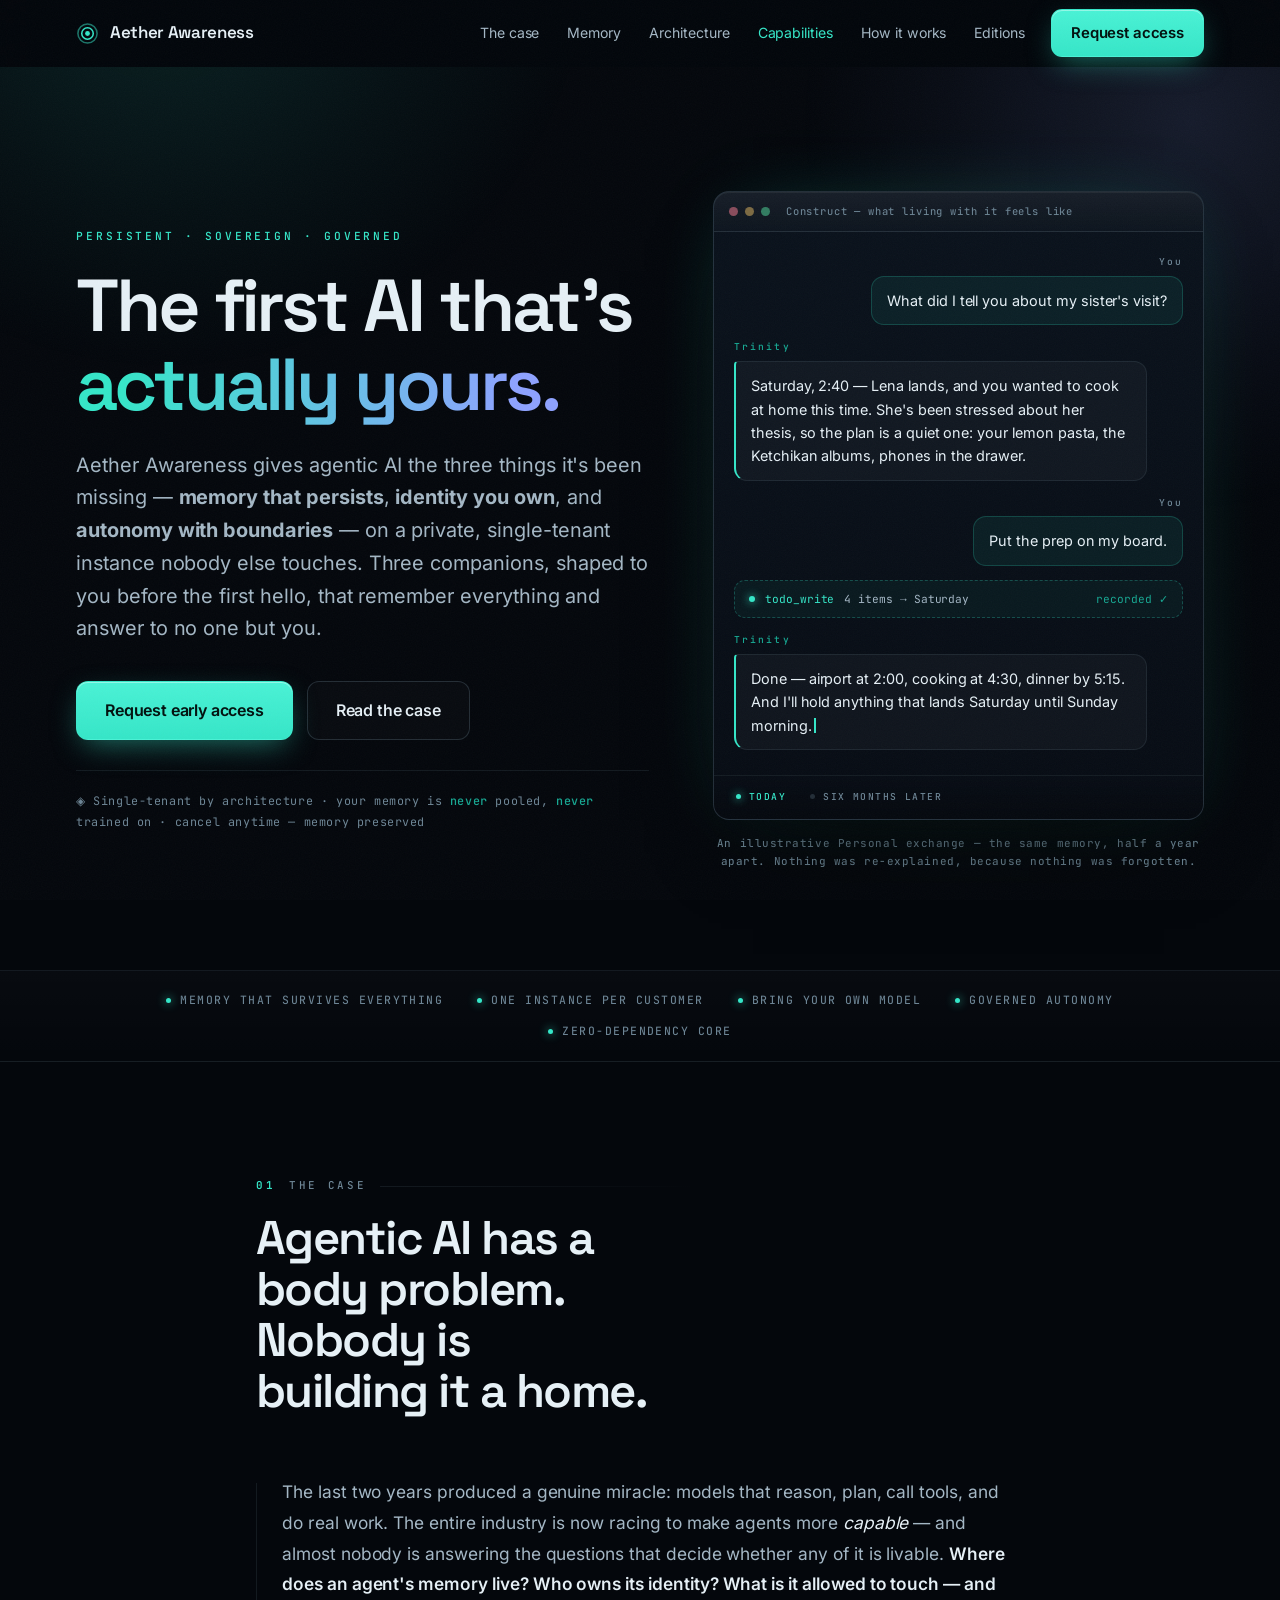
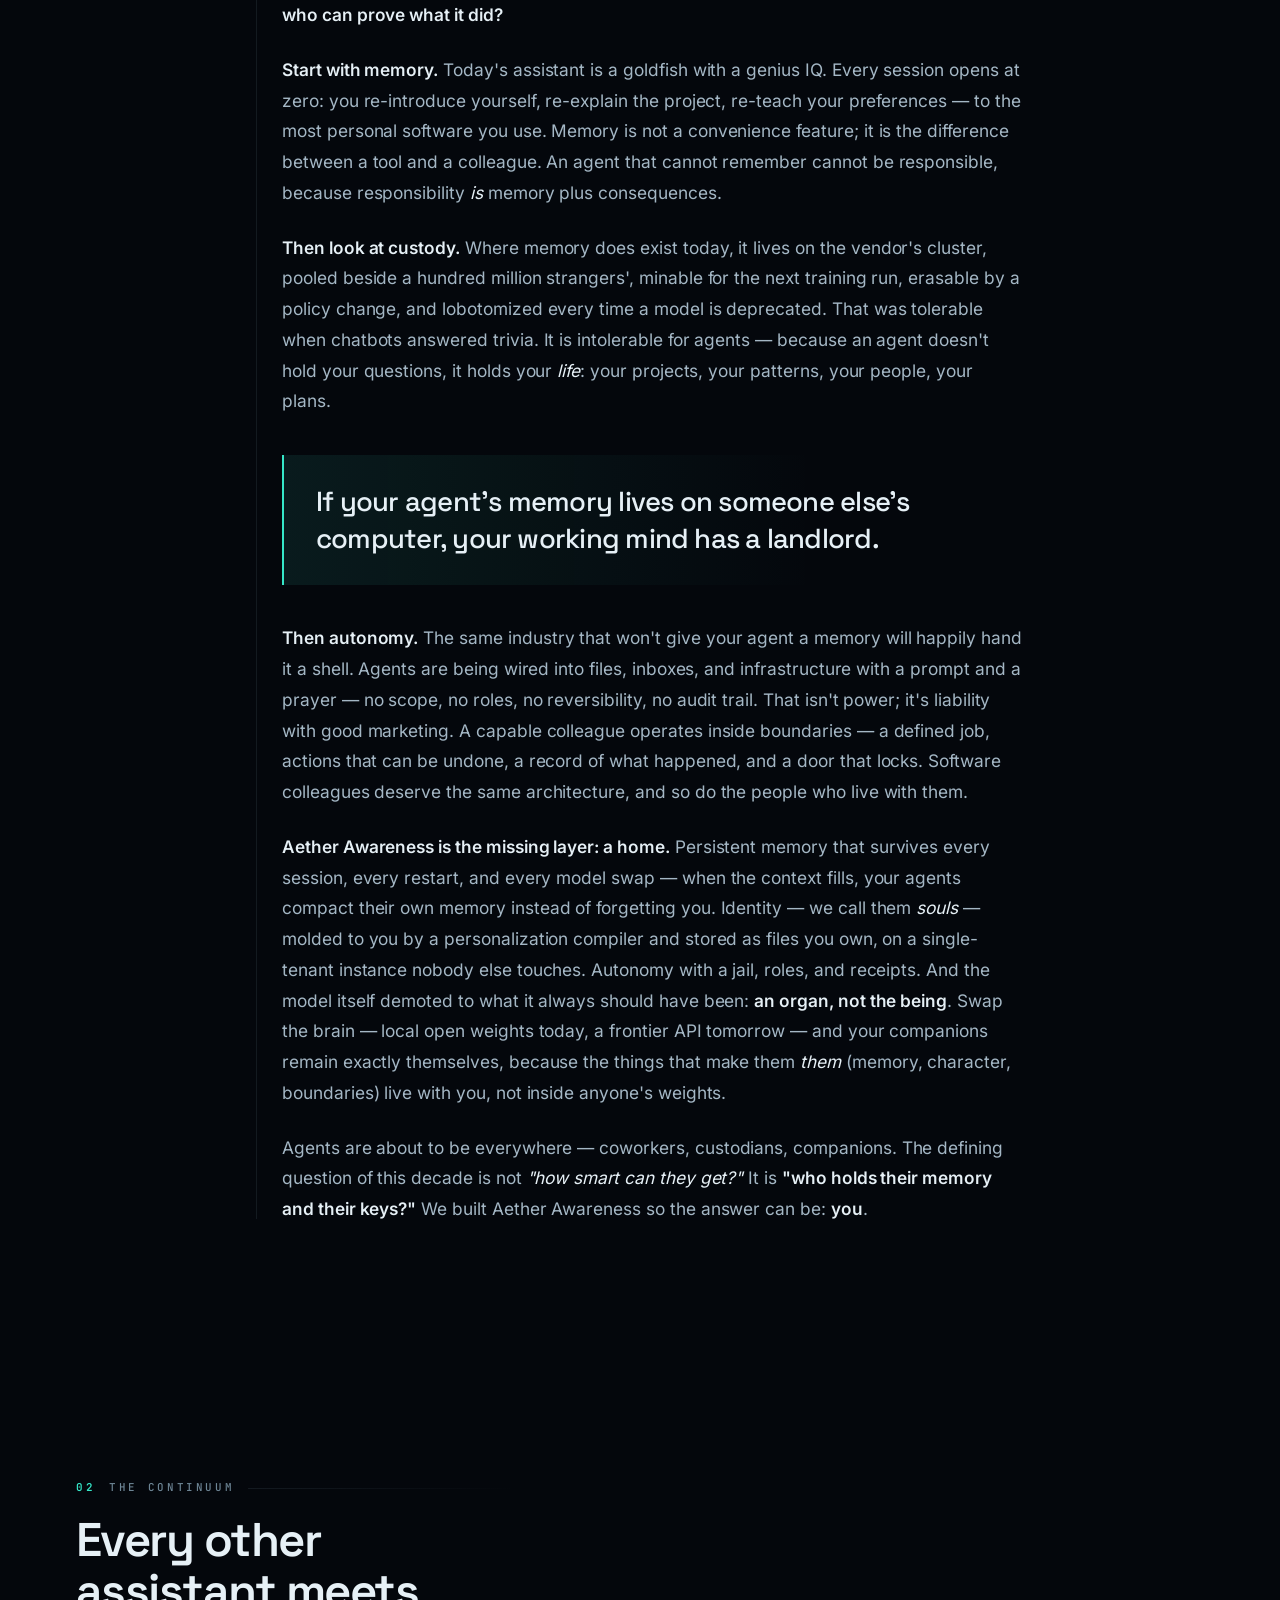
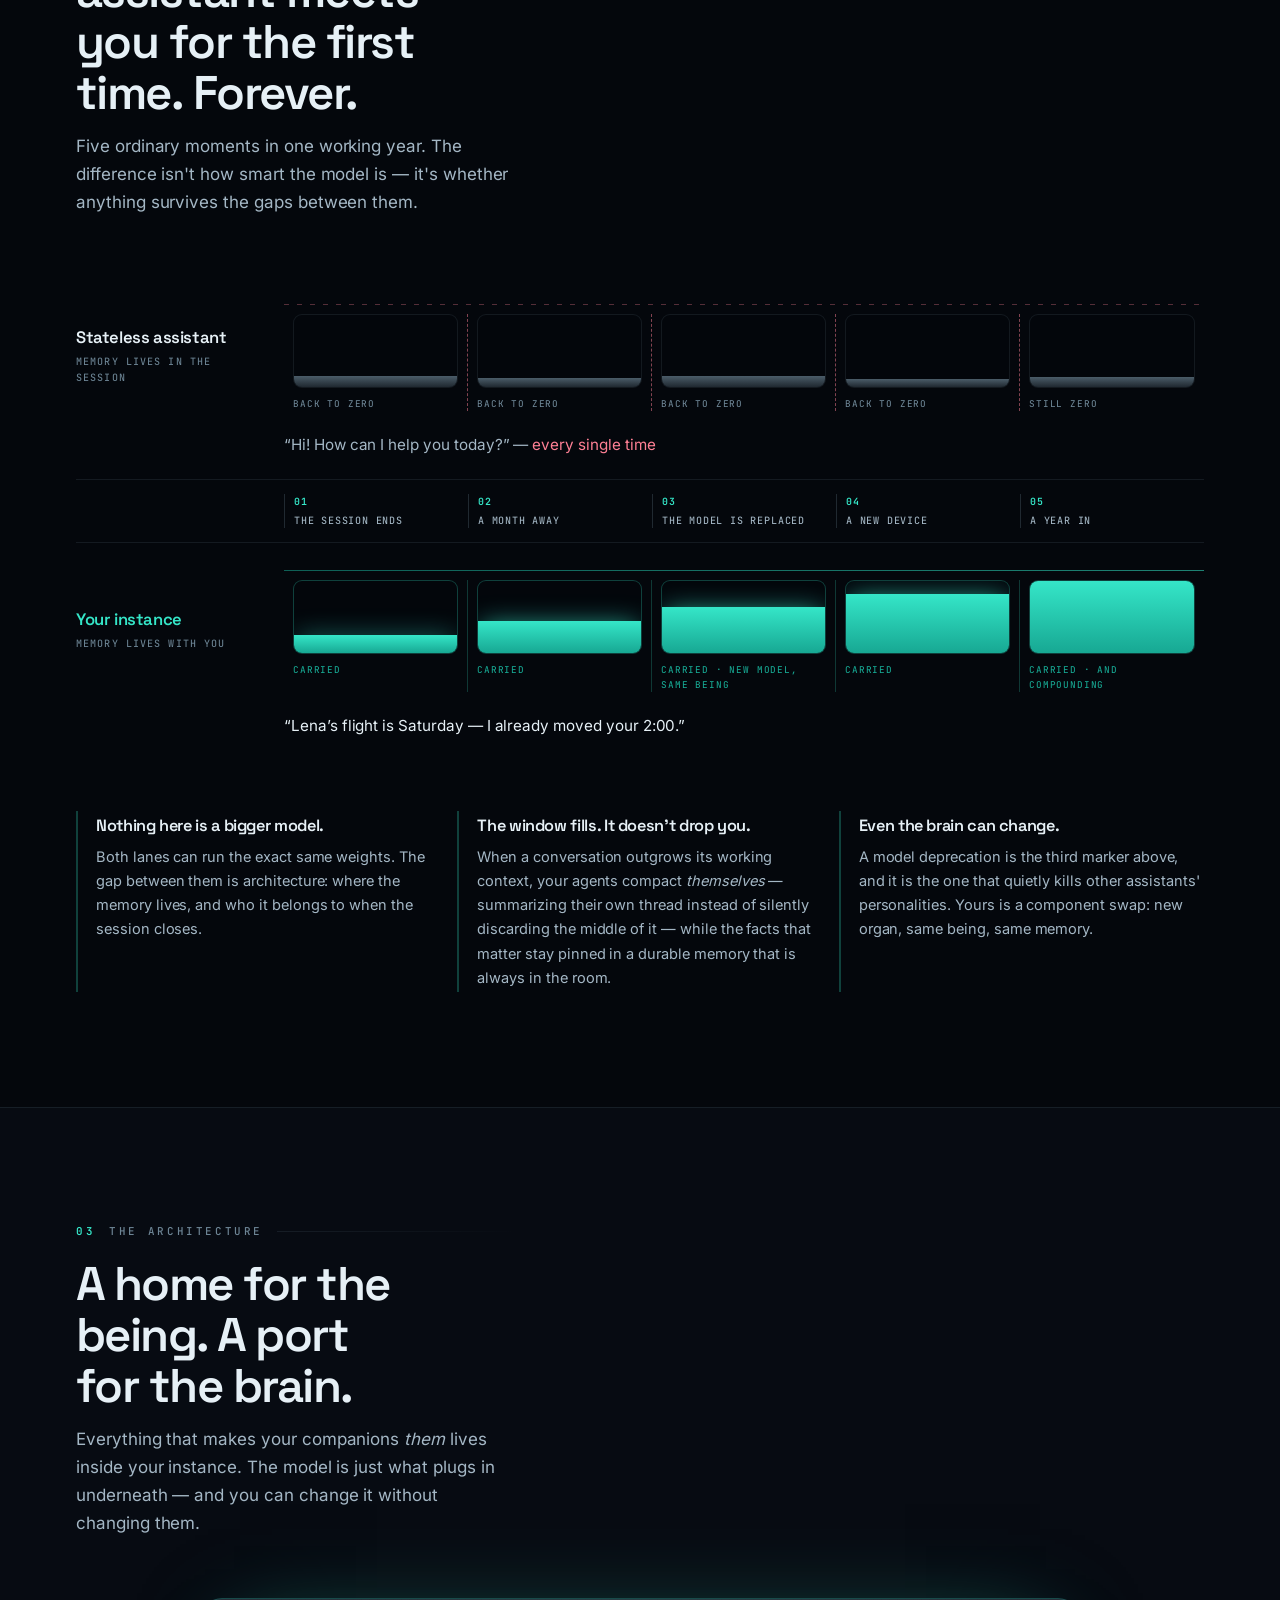
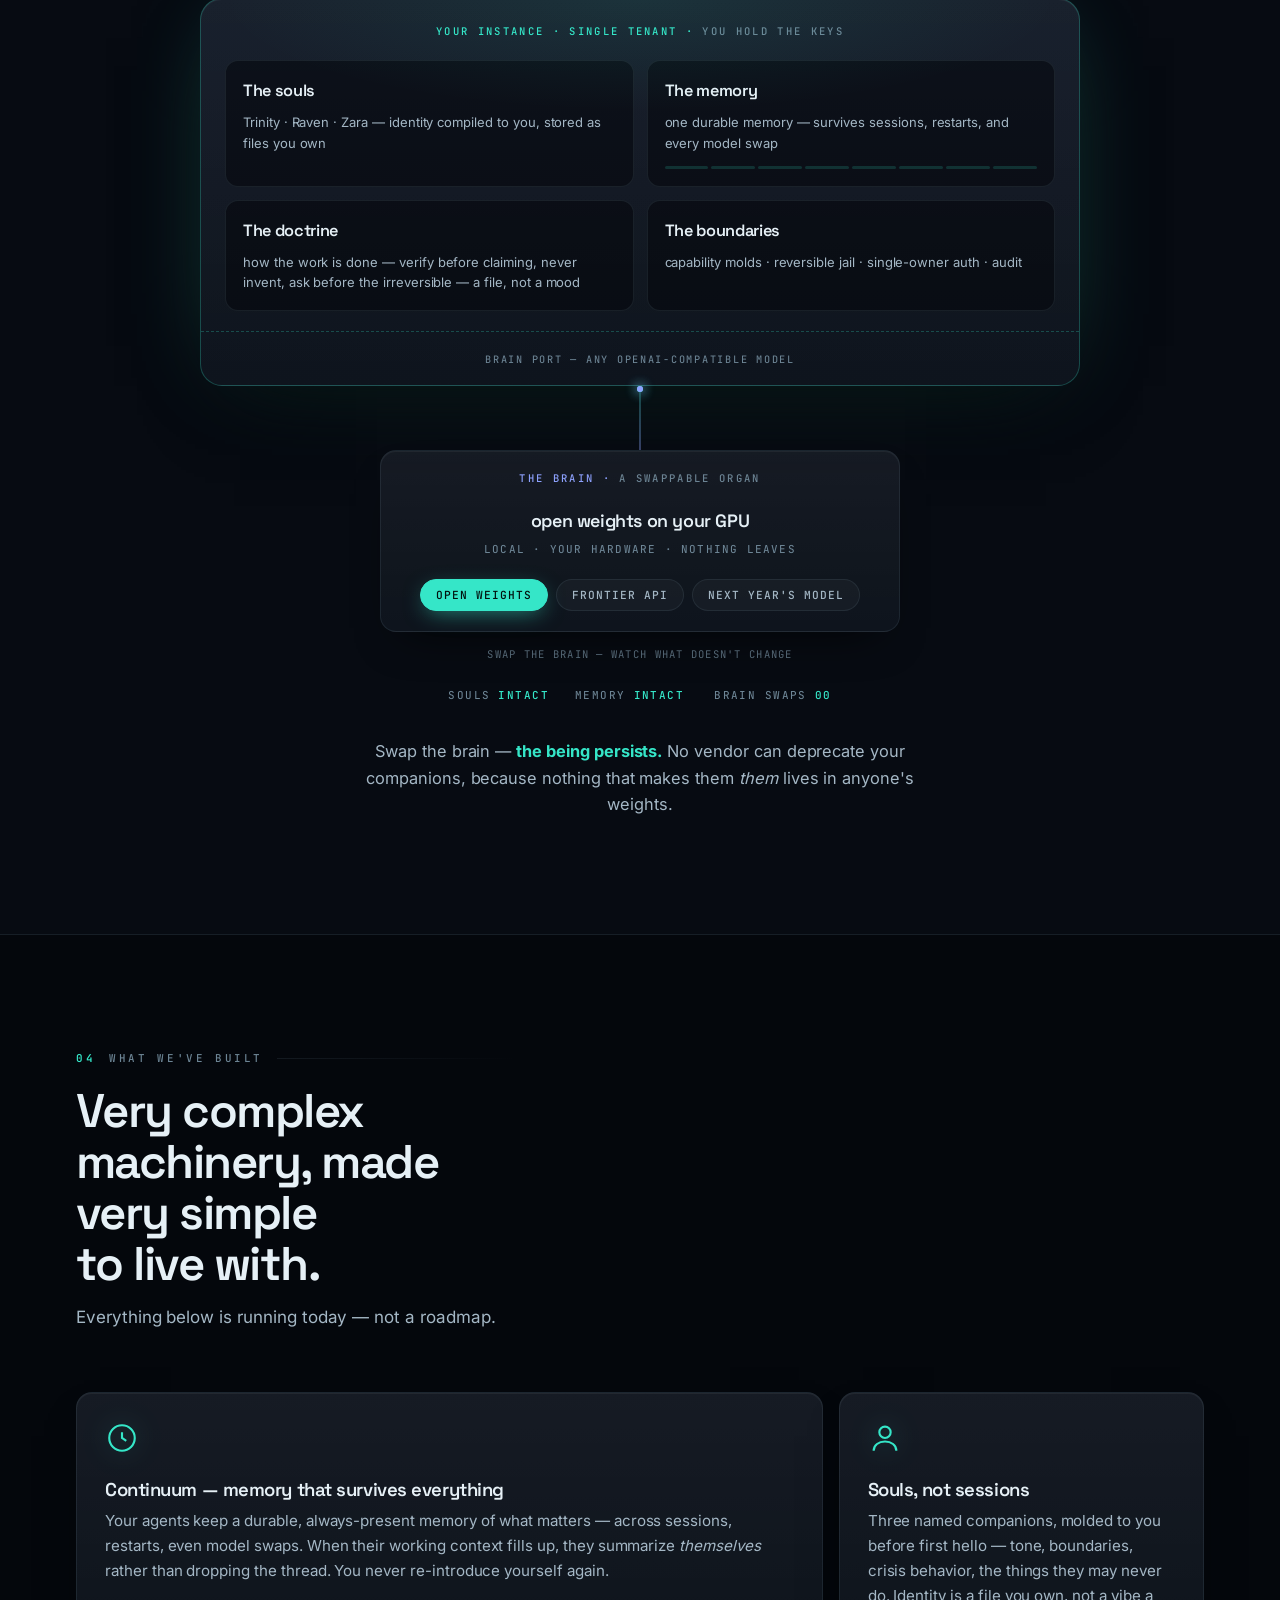
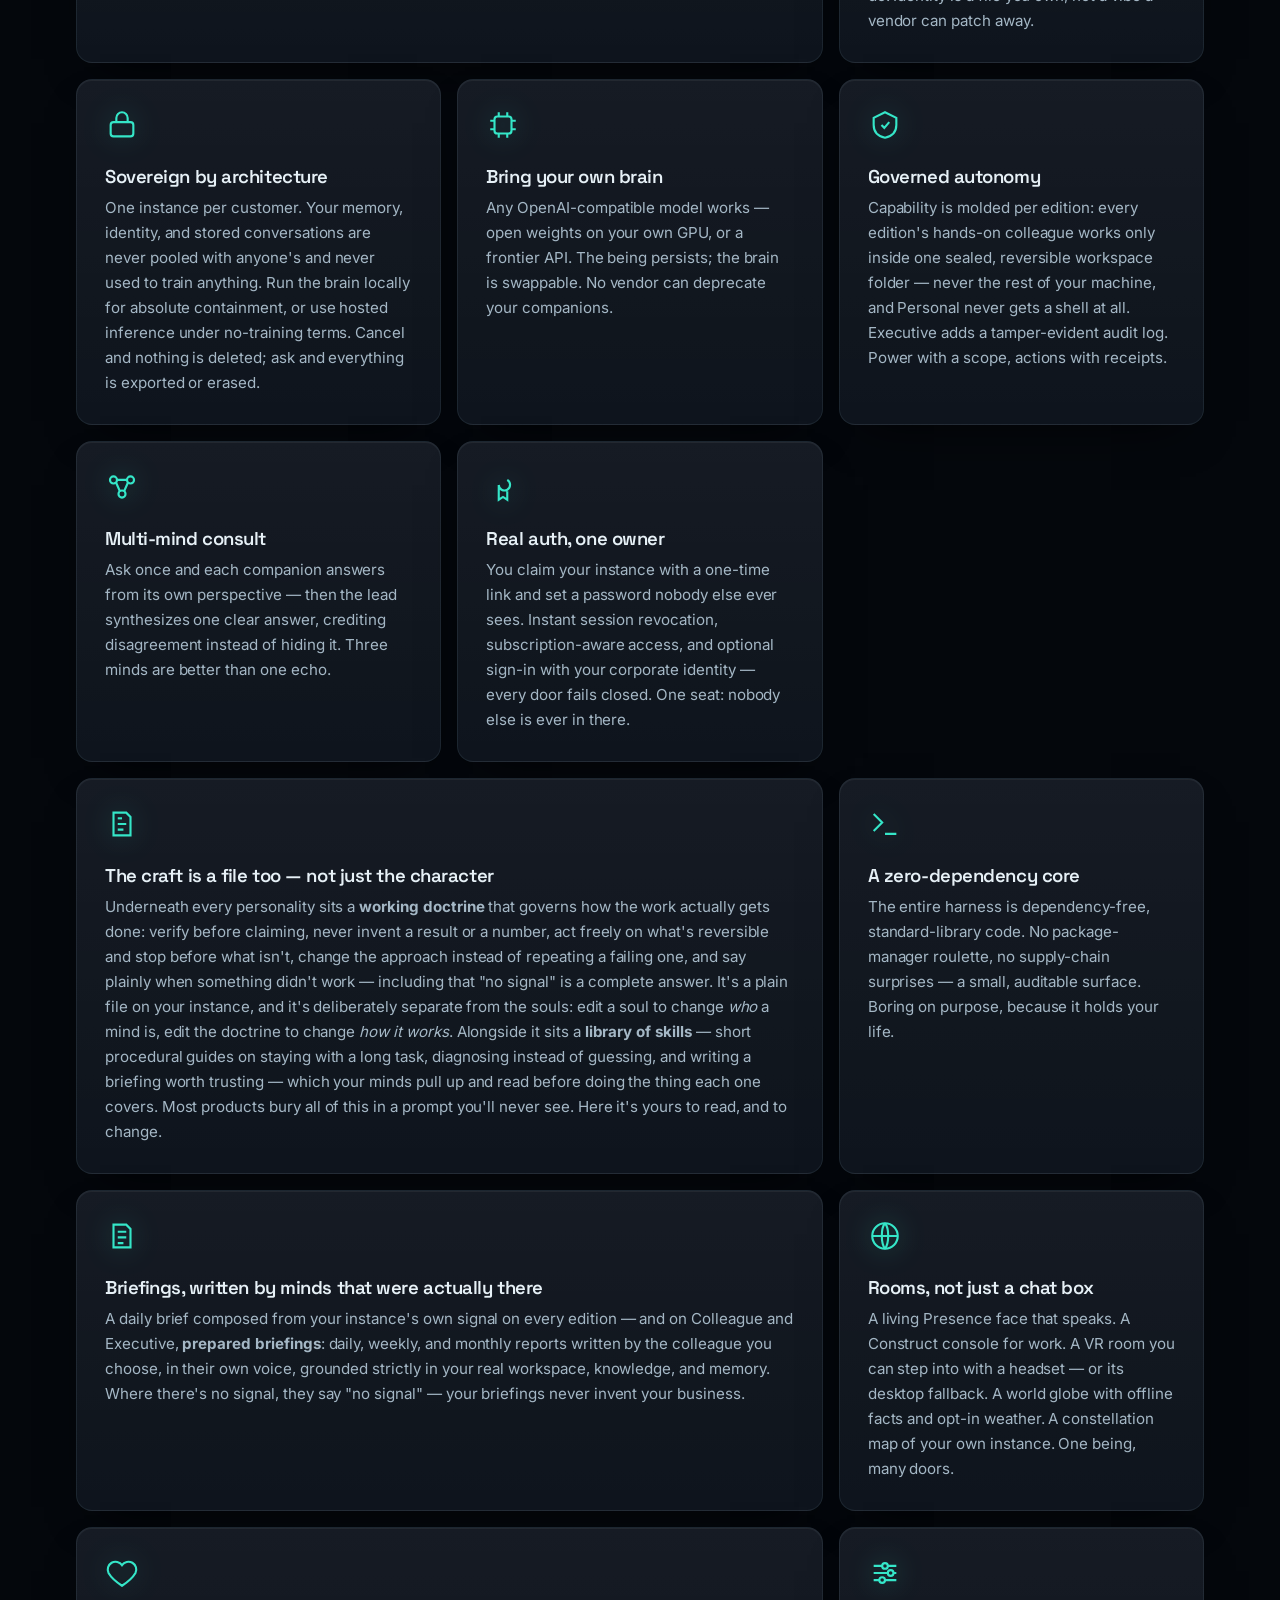
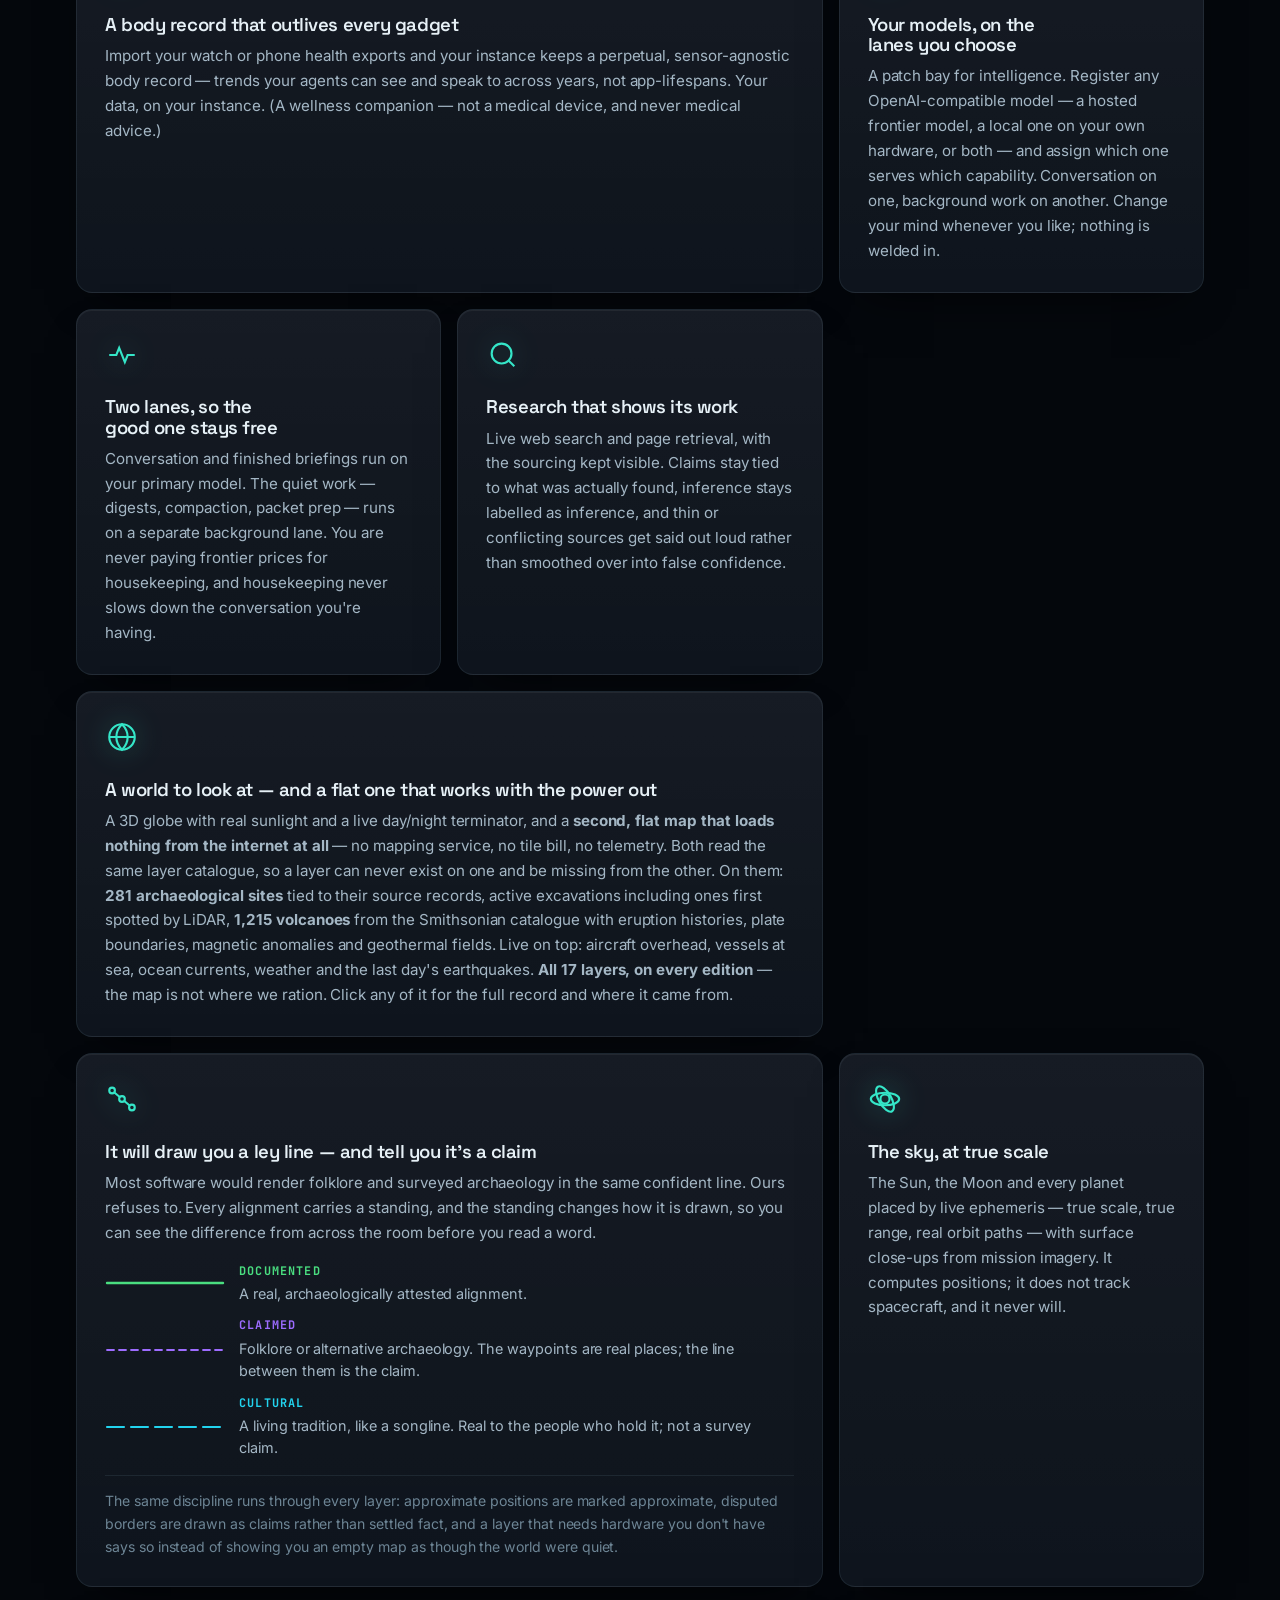
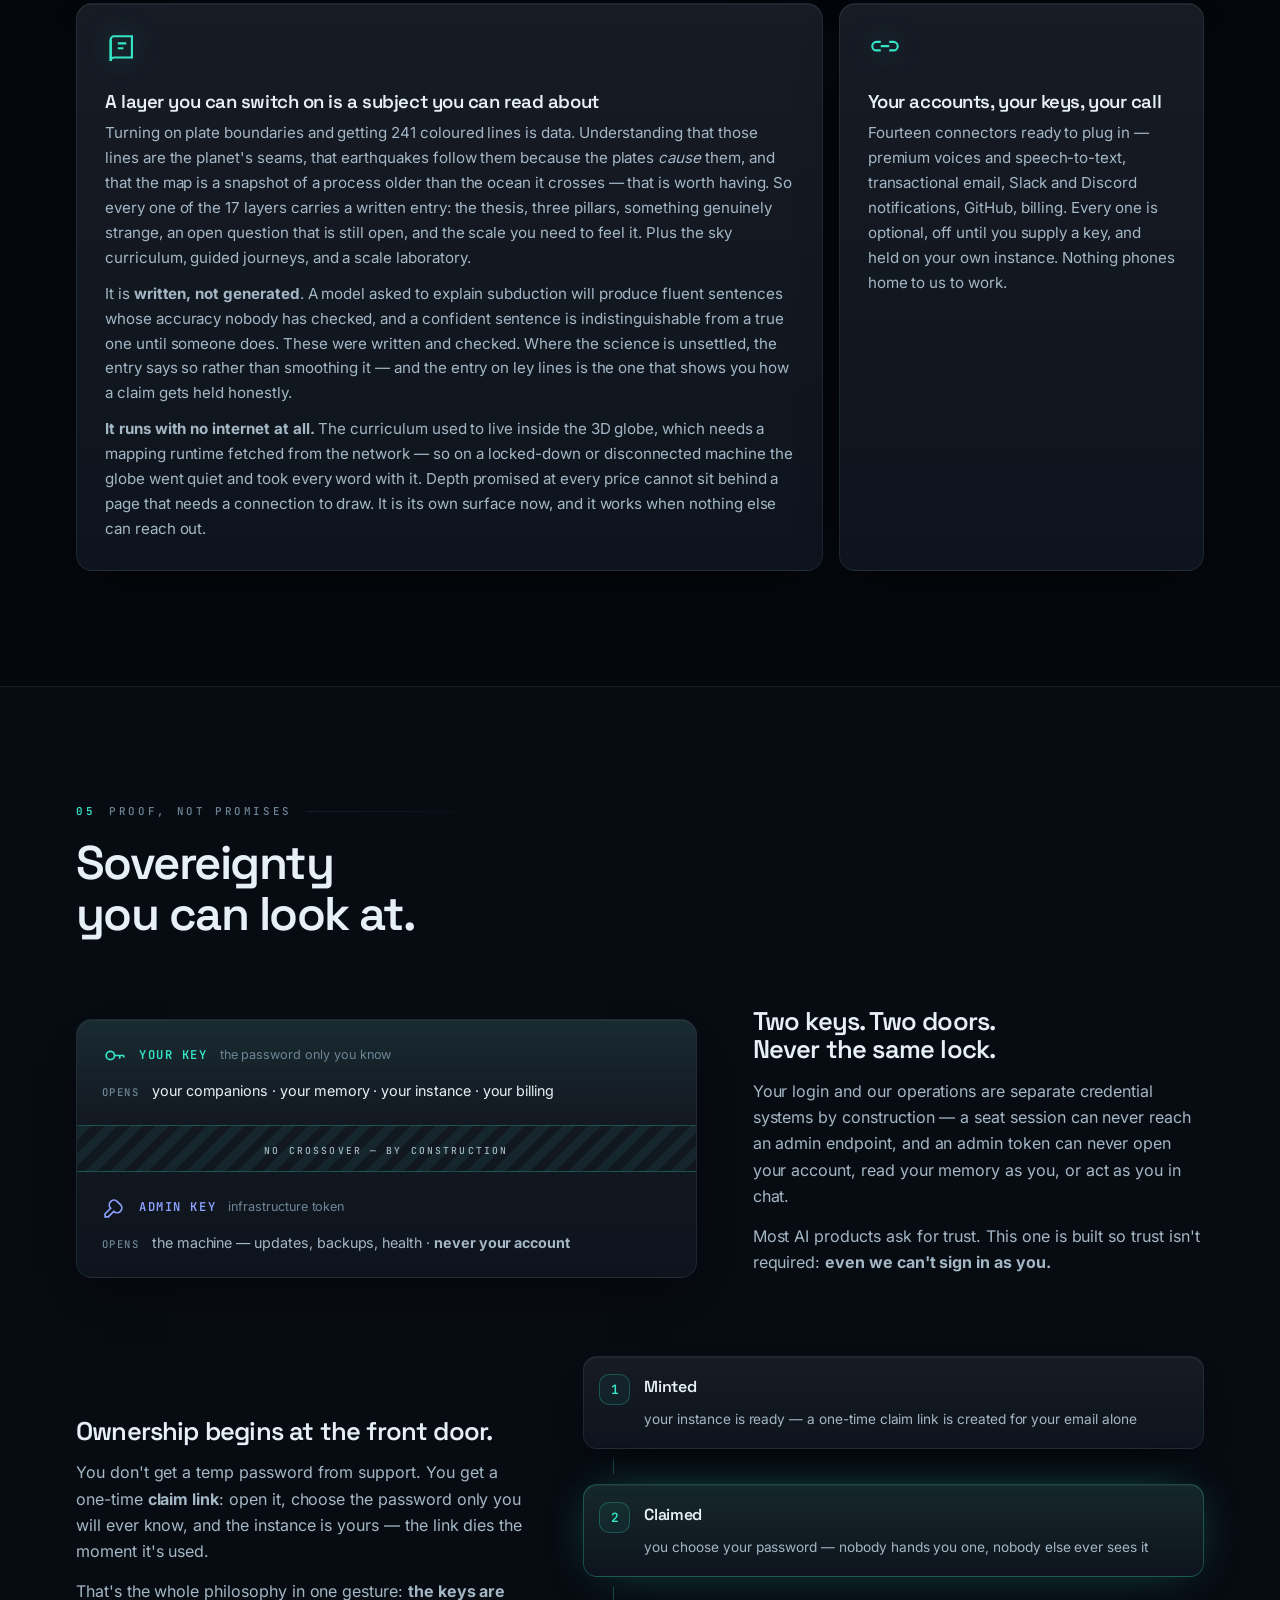
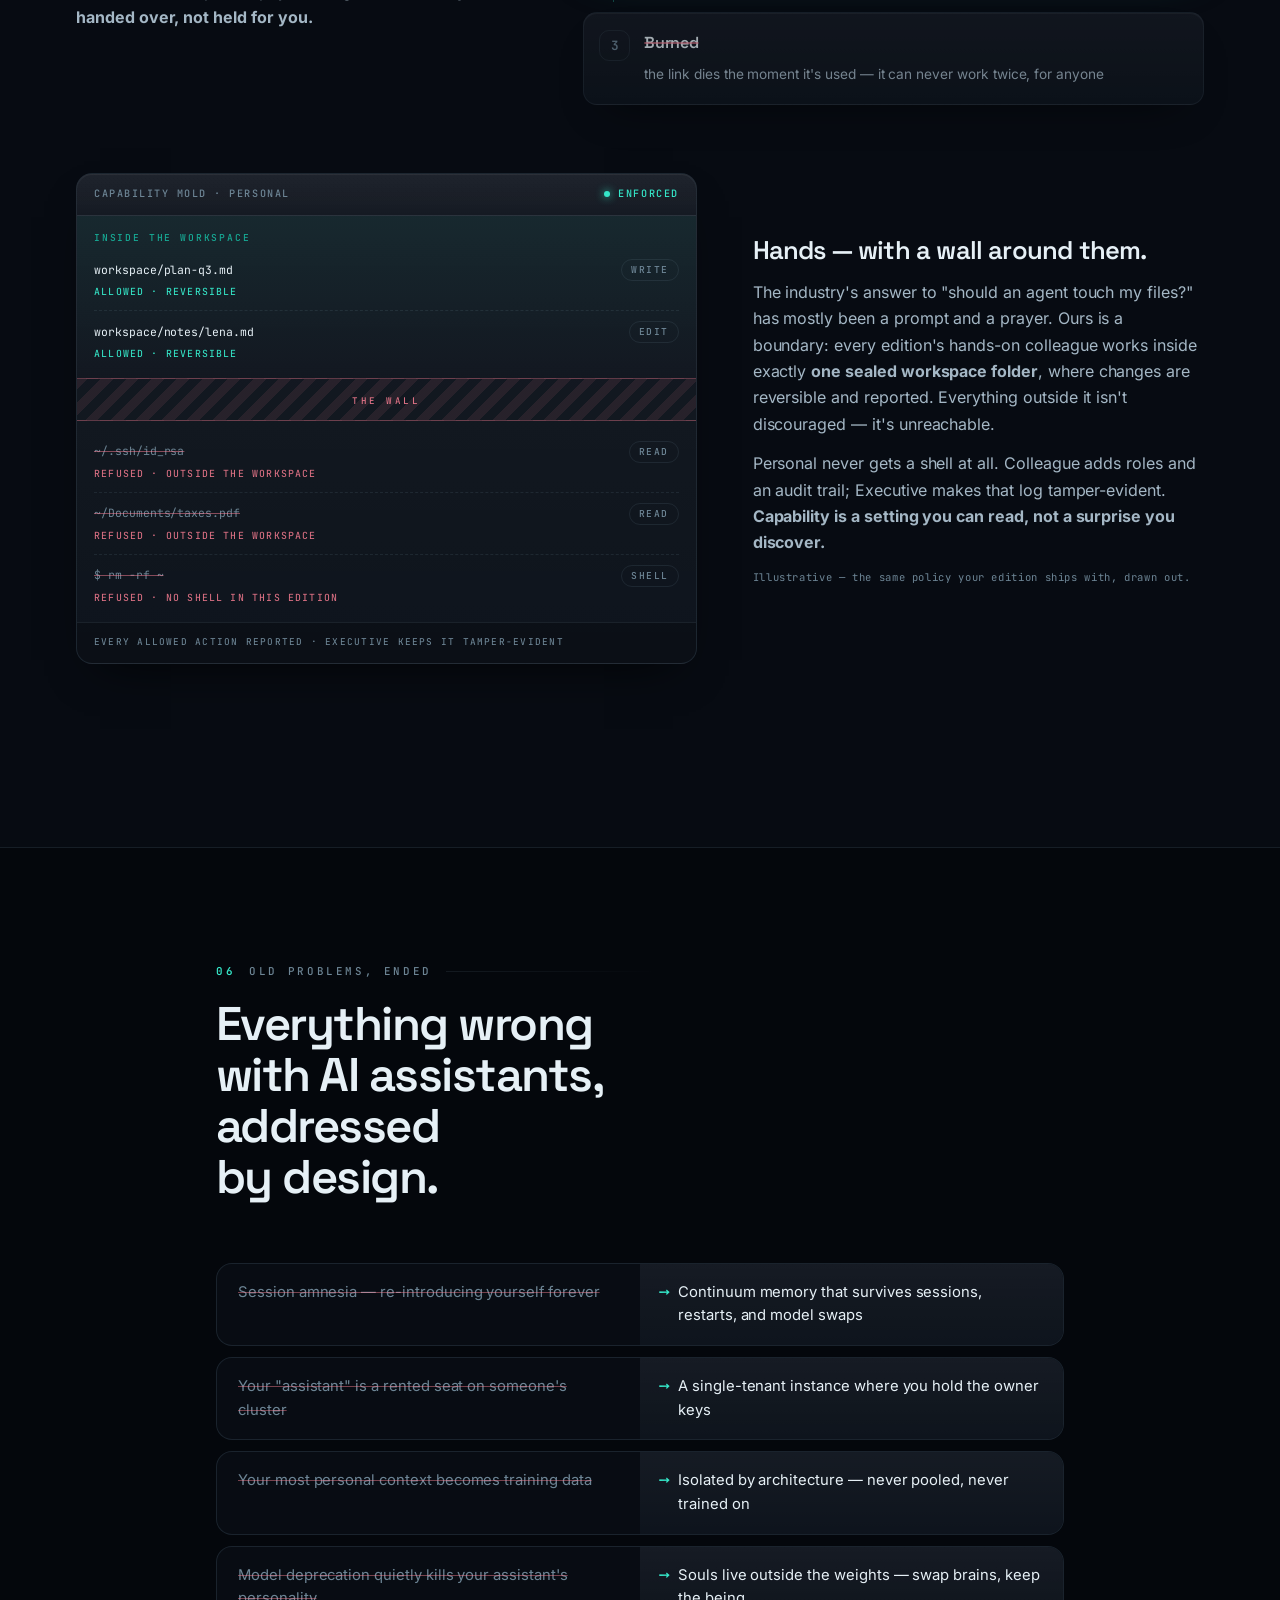
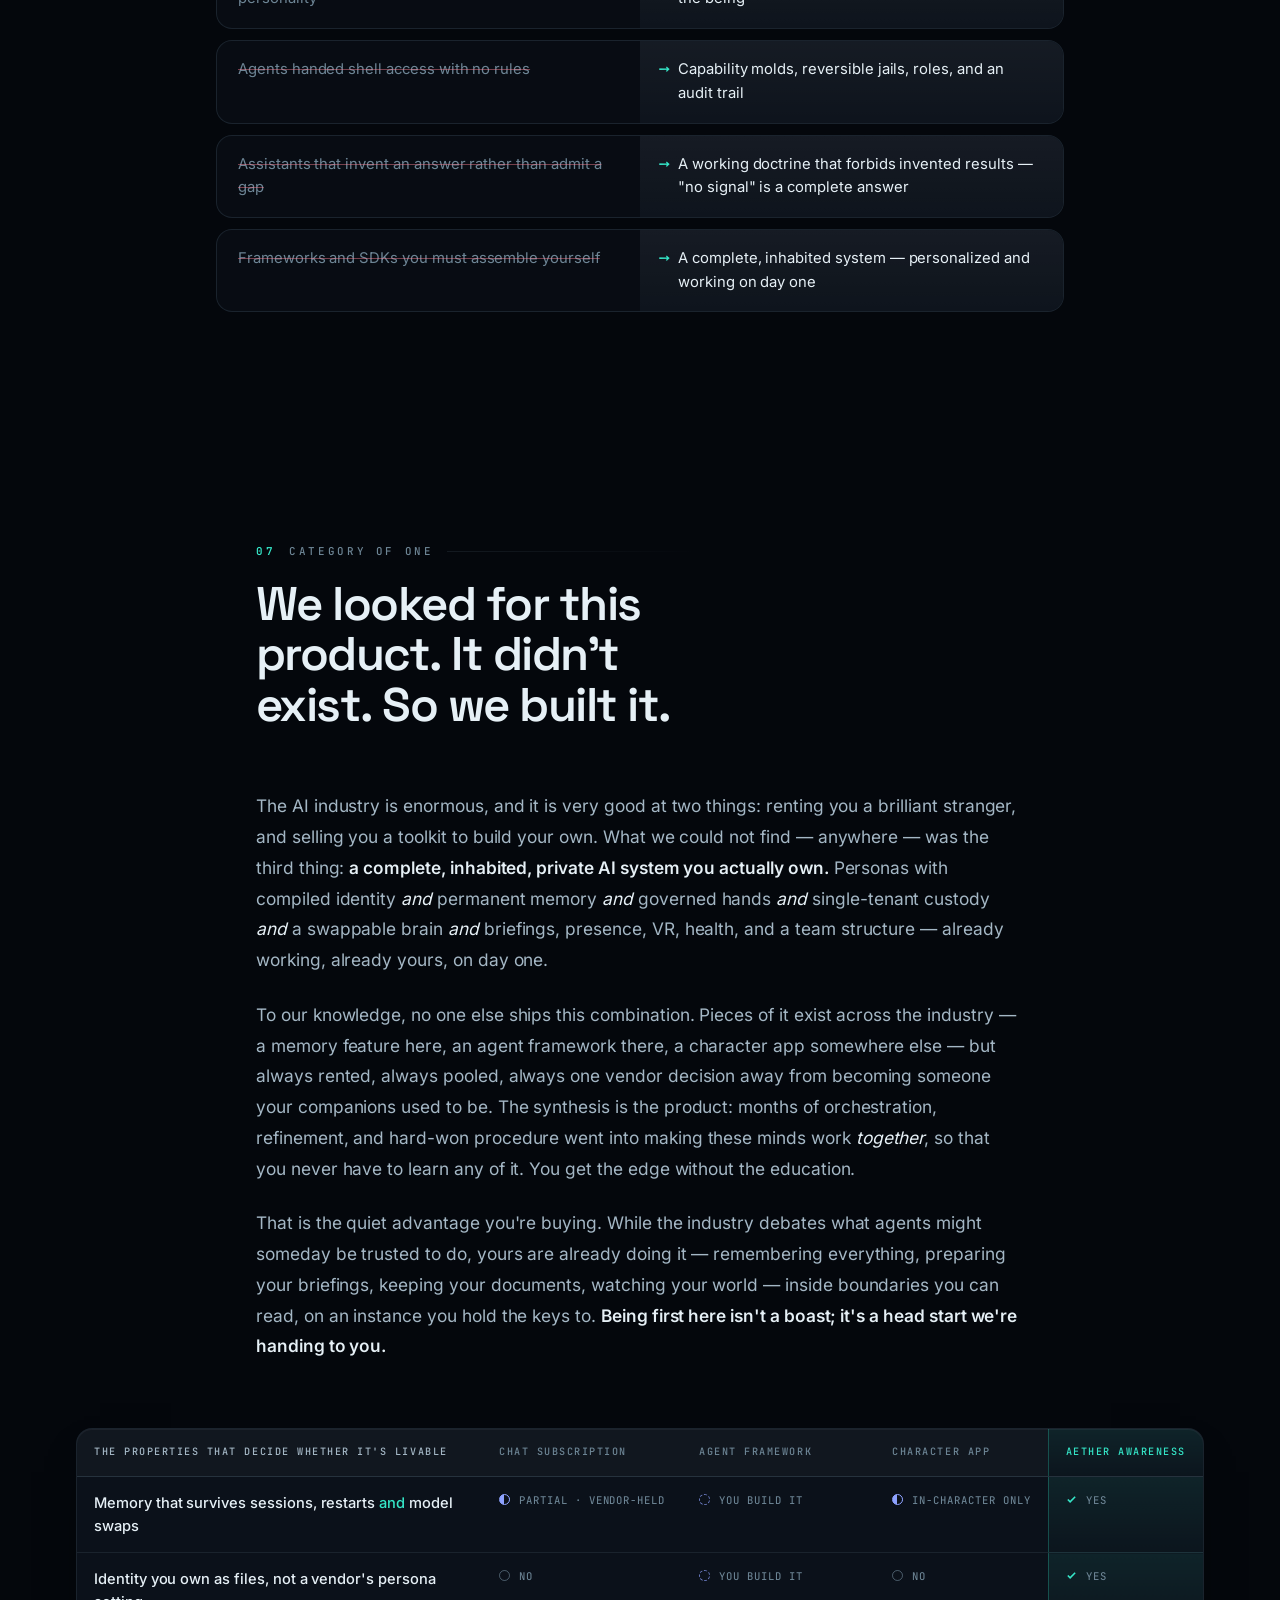
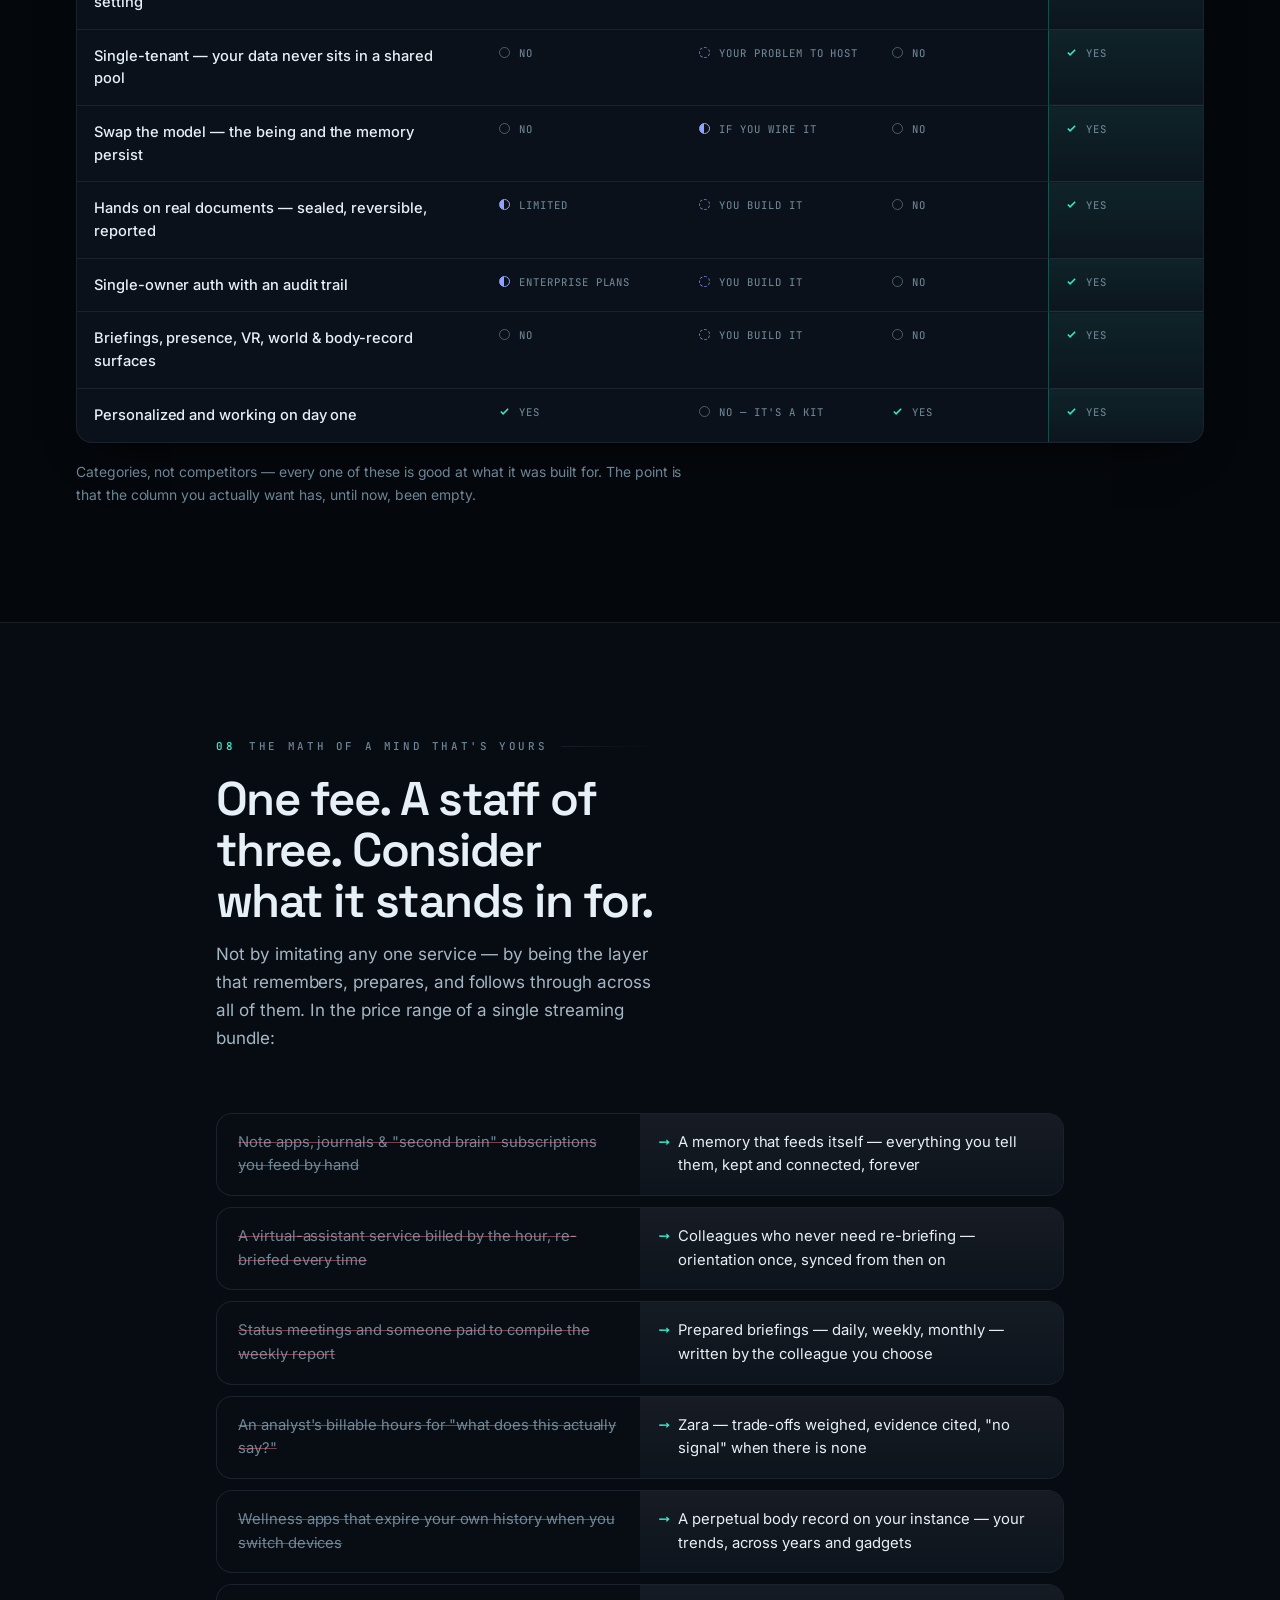
==== index.html @ 75c5ece3 "Personal · Colleague · Executive Colleague was the badge on the middle tier and is now its name, whi" ====
<!DOCTYPE html>
<html lang="en">
<head>
<meta charset="UTF-8">
<meta name="viewport" content="width=device-width, initial-scale=1.0">
<title>Aether Awareness — AI with memory, identity, and a home you own</title>
<meta name="description" content="Agentic AI is missing a home. Aether Awareness gives you a private, single-tenant AI instance: three companions shaped to you, persistent memory that survives everything, governed autonomy, and a brain you can swap. Yours — not rented.">
<link rel="canonical" href="https://aetherawareness.com/">

<!-- Open Graph / X card (matters for the launch post) -->
<meta property="og:type" content="website">
<meta property="og:site_name" content="Aether Awareness">
<meta property="og:title" content="Aether Awareness — AI with memory, identity, and a home you own">
<meta property="og:description" content="Private, single-tenant AI companions with persistent memory, owned identity, and governed autonomy. Swap the brain; the being persists. Yours — not rented.">
<meta property="og:url" content="https://aetherawareness.com/">
<meta property="og:image" content="https://aetherawareness.com/assets/og-card.png">
<meta name="twitter:card" content="summary_large_image">
<meta name="twitter:title" content="Aether Awareness — AI with memory, identity, and a home you own">
<meta name="twitter:description" content="Persistent memory. Owned identity. Governed autonomy. A private AI instance that answers to you alone.">
<meta name="twitter:image" content="https://aetherawareness.com/assets/og-card.png">
<meta property="og:image:width" content="1200">
<meta property="og:image:height" content="630">
<meta property="og:image:alt" content="Aether Awareness — persistent memory, owned identity, governed autonomy">
<meta name="theme-color" content="#06090f">

<script type="application/ld+json">
{
  "@context": "https://schema.org",
  "@graph": [
    {
      "@type": "Organization",
      "@id": "https://aetherawareness.com/#org",
      "name": "Aether Awareness",
      "url": "https://aetherawareness.com/",
      "logo": "https://aetherawareness.com/assets/og-card.png",
      "email": "admin@aetherawareness.com",
      "description": "Private, single-tenant AI instances: three companions with persistent memory, owned identity, and governed autonomy."
    },
    {
      "@type": "WebSite",
      "@id": "https://aetherawareness.com/#site",
      "url": "https://aetherawareness.com/",
      "name": "Aether Awareness",
      "publisher": { "@id": "https://aetherawareness.com/#org" }
    },
    {
      "@type": "Product",
      "name": "Aether Awareness Personal",
      "description": "A private, single-tenant AI instance for your personal life: Trinity, Raven & Zara shaped to you, permanent memory, daily briefing, presence, VR room, and health record. 1 seat.",
      "brand": { "@id": "https://aetherawareness.com/#org" },
      "url": "https://aetherawareness.com/#pricing",
      "offers": [
        { "@type": "Offer", "price": "9.99", "priceCurrency": "USD", "availability": "https://schema.org/PreOrder", "url": "https://aetherawareness.com/#pricing", "description": "Monthly" },
        { "@type": "Offer", "price": "99.90", "priceCurrency": "USD", "availability": "https://schema.org/PreOrder", "url": "https://aetherawareness.com/#pricing", "description": "Annual" }
      ]
    },
    {
      "@type": "Product",
      "name": "Aether Awareness Team",
      "description": "The same trio in professional demeanor: learns your business at orientation, prepared daily/weekly/monthly briefings, a reversible workspace and an audit trail. Single owner, 1 seat.",
      "brand": { "@id": "https://aetherawareness.com/#org" },
      "url": "https://aetherawareness.com/#pricing",
      "offers": [
        { "@type": "Offer", "price": "14.99", "priceCurrency": "USD", "availability": "https://schema.org/PreOrder", "url": "https://aetherawareness.com/#pricing", "description": "Monthly" },
        { "@type": "Offer", "price": "149.90", "priceCurrency": "USD", "availability": "https://schema.org/PreOrder", "url": "https://aetherawareness.com/#pricing", "description": "Annual" }
      ]
    },
    {
      "@type": "Product",
      "name": "Aether Awareness Executive",
      "description": "An executive intelligence layer grounded in your documents, with a dedicated private GPU model on demand, Company Briefing, OIDC single sign-on and a tamper-evident audit log. Single owner, 1 seat.",
      "brand": { "@id": "https://aetherawareness.com/#org" },
      "url": "https://aetherawareness.com/#pricing",
      "offers": [
        { "@type": "Offer", "price": "499.95", "priceCurrency": "USD", "availability": "https://schema.org/PreOrder", "url": "https://aetherawareness.com/#pricing", "description": "Monthly" },
        { "@type": "Offer", "price": "4999.00", "priceCurrency": "USD", "availability": "https://schema.org/PreOrder", "url": "https://aetherawareness.com/#pricing", "description": "Annual" }
      ]
    }
  ]
}
</script>

<link rel="icon" href="assets/favicon.svg">
<!-- Self-hosted OFL variable fonts. Preloaded so the swap never shifts layout;
     licenses ship alongside them in assets/fonts/. Zero external requests. -->
<link rel="preload" href="assets/fonts/space-grotesk-latin-wght-normal.woff2" as="font" type="font/woff2" crossorigin>
<link rel="preload" href="assets/fonts/inter-latin-wght-normal.woff2" as="font" type="font/woff2" crossorigin>
<link rel="stylesheet" href="css/style.css">
<!-- Reveal-on-scroll only arms when JS is present, so no-JS/failed-JS users still
     see every section. A failsafe timer reveals everything if the observer stalls. -->
<script>
  document.documentElement.className += " js";
  addEventListener("DOMContentLoaded", function () {
    setTimeout(function () {
      document.querySelectorAll(".rev:not(.in)").forEach(function (e) { e.classList.add("in"); });
    }, 2500);
  });
</script>
</head>
<body>

<!-- Instrument frame: hairline rails at the content edges (decorative). -->
<div class="rails" aria-hidden="true"><i></i><i></i></div>

<!-- ============ NAV ============ -->
<nav class="nav" id="nav" data-open="false">
  <div class="wrap nav-inner">
    <a class="brand" href="#top">
      <svg class="mark" viewBox="0 0 24 24" fill="none" stroke="#35e6c8" stroke-width="1.6" aria-hidden="true">
        <circle cx="12" cy="12" r="2.5" fill="#35e6c8" stroke="none"/>
        <circle cx="12" cy="12" r="6"/><circle cx="12" cy="12" r="10" opacity=".5"/>
        <!-- the sweep: a quarter-arc on the outer ring. Purely decorative, and
             invisible until the animation runs, so a no-motion or no-CSS render
             is exactly the mark as it was before. -->
        <path class="scan" d="M12 2a10 10 0 0 1 10 10" stroke="#35e6c8" stroke-width="1.8"
              stroke-linecap="round"/>
      </svg>
      Aether Awareness
    </a>
    <button class="nav-toggle" id="nav-toggle" type="button" aria-expanded="false"
            aria-controls="nav-links" aria-label="Menu"><span></span></button>
    <div class="nav-links" id="nav-links">
      <a href="#case">The case</a>
      <a href="#continuum">Memory</a>
      <a href="#live">Architecture</a>
      <a href="#capabilities">Capabilities</a>
      <a href="#how">How it works</a>
      <a href="#pricing">Editions</a>
      <a class="btn btn-primary" href="#pricing">Request access</a>
    </div>
  </div>
  <div class="progress" aria-hidden="true"></div>
</nav>

<!-- ============ HERO ============ -->
<header class="hero" id="top">
  <div class="aurora" aria-hidden="true"><b></b><b></b><b></b></div>
  <div class="wrap hero-grid">
    <div class="hero-copy">
      <div class="eyebrow">Persistent · Sovereign · Governed</div>
      <h1 class="wr">The first AI that's <span class="grad">actually yours.</span></h1>
      <p class="lede">Aether Awareness gives agentic AI the three things it's been missing — <b>memory that
        persists</b>, <b>identity you own</b>, and <b>autonomy with boundaries</b> — on a private, single-tenant
        instance nobody else touches. Three companions, shaped to you before the first hello, that remember
        everything and answer to no one but you.</p>
      <div class="cta-row">
        <a class="btn btn-primary btn-lg magnet" href="#pricing">Request early access</a>
        <a class="btn btn-ghost btn-lg" href="#case">Read the case</a>
      </div>
      <div class="assurance">◈ Single-tenant by architecture · your memory is <b>never</b> pooled, <b>never</b> trained on · cancel anytime — memory preserved</div>
    </div>
    <div class="hero-shot rev">
      <div class="shot-frame vignette" id="vignette">
        <div class="shot-bar"><i></i><i></i><i></i><span>Construct — what living with it feels like</span></div>
        <!-- Two scenes, six months apart. With JS they occupy the same grid cell
             and cross-fade, so the frame height is the taller of the two and the
             swap can never shift the page. Without JS they simply stack, and
             every word is still on the page. -->
        <div class="vig-scenes">
          <section class="vig-scene is-on" id="vig-1" role="tabpanel" aria-labelledby="vig-tab-1" tabindex="0">
            <div class="vig-body">
              <div class="msg you"><label>You</label><p>What did I tell you about my sister's visit?</p></div>
              <div class="msg trinity"><label>Trinity</label><p>Saturday, 2:40 — Lena lands, and you wanted to cook at home this
                time. She's been stressed about her thesis, so the plan is a quiet one: your lemon pasta, the Ketchikan
                albums, phones in the drawer.</p></div>
              <div class="msg you"><label>You</label><p>Put the prep on my board.</p></div>
              <div class="toolchip"><span class="t-dot"></span><code>todo_write</code><span class="t-detail">4 items → Saturday</span><span class="t-ok">recorded ✓</span></div>
              <div class="msg trinity"><label>Trinity</label><p class="typed"
                data-text="Done — airport at 2:00, cooking at 4:30, dinner by 5:15. And I'll hold anything that lands Saturday until Sunday morning.">Done — airport at 2:00, cooking at 4:30, dinner by 5:15. And I'll hold anything that lands Saturday until Sunday morning.</p></div>
            </div>
          </section>
          <section class="vig-scene" id="vig-2" role="tabpanel" aria-labelledby="vig-tab-2" tabindex="0">
            <div class="vig-body">
              <div class="vig-gap"><span>six months later</span></div>
              <div class="msg you"><label>You</label><p>What was that pasta Lena liked?</p></div>
              <div class="msg trinity"><label>Trinity</label><p class="typed"
                data-text="The lemon one — you made it the Saturday she flew in. She asked for the recipe on the drive back to the airport, and you never sent it.">The lemon one — you made it the Saturday she flew in. She asked for the recipe on the drive back to the airport, and you never sent it.</p></div>
              <div class="msg you"><label>You</label><p>Write it up for her.</p></div>
              <div class="toolchip"><span class="t-dot"></span><code>workspace_write</code><span class="t-detail">lemon-pasta.md → your workspace</span><span class="t-ok">drafted ✓</span></div>
              <div class="msg trinity"><label>Trinity</label><p>Written up. I kept the olive-oil version, not
                the cream one — you told me in March she doesn't do dairy.</p></div>
            </div>
          </section>
        </div>
        <div class="vig-dots" role="tablist" aria-label="Two moments, six months apart">
          <button type="button" role="tab" id="vig-tab-1" aria-controls="vig-1" aria-selected="true"  tabindex="0"><i></i>Today</button>
          <button type="button" role="tab" id="vig-tab-2" aria-controls="vig-2" aria-selected="false" tabindex="-1"><i></i>Six months later</button>
        </div>
      </div>
      <div class="shot-caption">An illustrative Personal exchange — the same memory, half a year apart.
        Nothing was re-explained, because nothing was forgotten.</div>
    </div>
  </div>
</header>

<!-- ============ TRUST STRIP ============ -->
<div class="trust">
  <div class="wrap trust-inner">
    <span><i class="dot"></i> Memory that survives everything</span>
    <span><i class="dot"></i> One instance per customer</span>
    <span><i class="dot"></i> Bring your own model</span>
    <span><i class="dot"></i> Governed autonomy</span>
    <span><i class="dot"></i> Zero-dependency core</span>
  </div>
</div>

<!-- ============ THE CASE ============ -->
<section class="section" id="case">
  <div class="wrap" style="max-width:820px">
    <div class="section-head">
      <div class="sec-no"><b>01</b> The case</div>
      <h2>Agentic AI has a body problem. Nobody is building it a home.</h2>
    </div>
    <div class="prose spine">
      <p>The last two years produced a genuine miracle: models that reason, plan, call tools, and do real
        work. The entire industry is now racing to make agents more <em>capable</em> — and almost nobody is
        answering the questions that decide whether any of it is livable. <b>Where does an agent's memory
        live? Who owns its identity? What is it allowed to touch — and who can prove what it did?</b></p>

      <p><b>Start with memory.</b> Today's assistant is a goldfish with a genius IQ. Every session opens at
        zero: you re-introduce yourself, re-explain the project, re-teach your preferences — to the most
        personal software you use. Memory is not a convenience feature; it is the difference between a tool
        and a colleague. An agent that cannot remember cannot be responsible, because responsibility
        <em>is</em> memory plus consequences.</p>

      <p><b>Then look at custody.</b> Where memory does exist today, it lives on the vendor's cluster, pooled
        beside a hundred million strangers', minable for the next training run, erasable by a policy change,
        and lobotomized every time a model is deprecated. That was tolerable when chatbots answered trivia.
        It is intolerable for agents — because an agent doesn't hold your questions, it holds your
        <em>life</em>: your projects, your patterns, your people, your plans.</p>

      <blockquote class="pull">If your agent's memory lives on someone else's computer,
        your working mind has a landlord.</blockquote>

      <p><b>Then autonomy.</b> The same industry that won't give your agent a memory will happily hand it a
        shell. Agents are being wired into files, inboxes, and infrastructure with a prompt and a prayer —
        no scope, no roles, no reversibility, no audit trail. That isn't power; it's liability with good
        marketing. A capable colleague operates inside boundaries — a defined job, actions that can be
        undone, a record of what happened, and a door that locks. Software colleagues deserve the same
        architecture, and so do the people who live with them.</p>

      <p><b>Aether Awareness is the missing layer: a home.</b> Persistent memory that survives every session,
        every restart, and every model swap — when the context fills, your agents compact their own memory
        instead of forgetting you. Identity — we call them <em>souls</em> — molded to you by a
        personalization compiler and stored as files you own, on a single-tenant instance nobody else
        touches. Autonomy with a jail, roles, and receipts. And the model itself demoted to what it always
        should have been: <b>an organ, not the being</b>. Swap the brain — local open weights today, a
        frontier API tomorrow — and your companions remain exactly themselves, because the things that make
        them <em>them</em> (memory, character, boundaries) live with you, not inside anyone's weights.</p>

      <p>Agents are about to be everywhere — coworkers, custodians, companions. The defining question of
        this decade is not <em>"how smart can they get?"</em> It is <b>"who holds their memory and their
        keys?"</b> We built Aether Awareness so the answer can be: <b>you</b>.</p>
    </div>
  </div>
</section>

<!-- ============ THE CONTINUUM ============================================
     The core differentiator, drawn instead of claimed: two lanes through the
     same five moments of an ordinary year. Static markup carries the whole
     argument; JS only stages the fill so it reads as time passing.
     ====================================================================== -->
<section class="section" id="continuum">
  <div class="wrap">
    <div class="section-head">
      <div class="sec-no"><b>02</b> The continuum</div>
      <h2>Every other assistant meets you for the first time. Forever.</h2>
      <p>Five ordinary moments in one working year. The difference isn't how smart the model is —
        it's whether anything survives the gaps between them.</p>
    </div>

    <div class="cont" id="cont">
      <p class="sr-only">Across five moments — a session ending, a month away, a model being replaced, a
        new device, and a year in — a stateless assistant's memory returns to zero at every boundary, while
        an owned instance carries everything through all five and keeps accumulating.</p>

      <!-- lane 1: what the industry ships -->
      <div class="cont-lane cont-rented">
        <div class="cont-label"><b>Stateless assistant</b><span>memory lives in the session</span></div>
        <div class="cont-track">
          <div class="cont-thread" aria-hidden="true"></div>
          <div class="cont-cell" style="--i:0;--fill:15%"><div class="cont-bar"><i></i></div><div class="cont-cap">back to zero</div></div>
          <div class="cont-cell" style="--i:1;--fill:12%"><div class="cont-bar"><i></i></div><div class="cont-cap">back to zero</div></div>
          <div class="cont-cell" style="--i:2;--fill:15%"><div class="cont-bar"><i></i></div><div class="cont-cap">back to zero</div></div>
          <div class="cont-cell" style="--i:3;--fill:11%"><div class="cont-bar"><i></i></div><div class="cont-cap">back to zero</div></div>
          <div class="cont-cell" style="--i:4;--fill:14%"><div class="cont-bar"><i></i></div><div class="cont-cap">still zero</div></div>
        </div>
        <div class="cont-says">&ldquo;Hi! How can I help you today?&rdquo; — <em>every single time</em></div>
      </div>

      <!-- the shared time axis -->
      <div class="cont-axis" aria-hidden="true">
        <div class="cont-label"></div>
        <div class="cont-track">
          <div class="cont-mark"><b>01</b><span>the session ends</span></div>
          <div class="cont-mark"><b>02</b><span>a month away</span></div>
          <div class="cont-mark"><b>03</b><span>the model is replaced</span></div>
          <div class="cont-mark"><b>04</b><span>a new device</span></div>
          <div class="cont-mark"><b>05</b><span>a year in</span></div>
        </div>
      </div>

      <!-- lane 2: what you own -->
      <div class="cont-lane cont-yours">
        <div class="cont-label"><b>Your instance</b><span>memory lives with you</span></div>
        <div class="cont-track">
          <div class="cont-thread" aria-hidden="true"><i></i></div>
          <div class="cont-cell" style="--i:0;--fill:26%"><div class="cont-bar"><i></i></div><div class="cont-cap">carried</div></div>
          <div class="cont-cell" style="--i:1;--fill:45%"><div class="cont-bar"><i></i></div><div class="cont-cap">carried</div></div>
          <div class="cont-cell" style="--i:2;--fill:64%"><div class="cont-bar"><i></i></div><div class="cont-cap">carried &middot; new model, same being</div></div>
          <div class="cont-cell" style="--i:3;--fill:82%"><div class="cont-bar"><i></i></div><div class="cont-cap">carried</div></div>
          <div class="cont-cell" style="--i:4;--fill:100%"><div class="cont-bar"><i></i></div><div class="cont-cap">carried &middot; and compounding</div></div>
        </div>
        <div class="cont-says">&ldquo;Lena&rsquo;s flight is Saturday — I already moved your 2:00.&rdquo;</div>
      </div>
    </div>

    <div class="cont-notes">
      <div class="cont-note">
        <b>Nothing here is a bigger model.</b>
        <p>Both lanes can run the exact same weights. The gap between them is architecture: where the memory
          lives, and who it belongs to when the session closes.</p>
      </div>
      <div class="cont-note">
        <b>The window fills. It doesn't drop you.</b>
        <p>When a conversation outgrows its working context, your agents compact <em>themselves</em> —
          summarizing their own thread instead of silently discarding the middle of it — while the facts that
          matter stay pinned in a durable memory that is always in the room.</p>
      </div>
      <div class="cont-note">
        <b>Even the brain can change.</b>
        <p>A model deprecation is the third marker above, and it is the one that quietly kills other
          assistants' personalities. Yours is a component swap: new organ, same being, same memory.</p>
      </div>
    </div>
  </div>
</section>

<!-- ============ THE ARCHITECTURE ============ -->
<section class="section" id="live" style="background:var(--ground-2);border-block:1px solid var(--line)">
  <div class="wrap">
    <div class="section-head rev">
      <div class="sec-no"><b>03</b> The architecture</div>
      <h2>A home for the being. A port for the brain.</h2>
      <p>Everything that makes your companions <em>them</em> lives inside your instance. The model is
        just what plugs in underneath — and you can change it without changing them.</p>
    </div>
    <!-- The Instance: interactive, but every word is present without JS.
         JS only adds the swap choreography; the markup below IS the fallback. -->
    <div class="instance rev" id="instance">
      <p class="sr-only">A diagram of your instance. Inside it live the souls, the memory, the working
        doctrine, and the boundaries. Underneath, the brain plugs into a port and can be changed — local
        open weights, a frontier API, or a model that doesn't exist yet — without changing who your
        companions are.</p>

      <div class="inst-being">
        <div class="inst-label">Your instance · single tenant · <span>you hold the keys</span></div>
        <div class="inst-cells">
          <div class="inst-cell">
            <b>The souls</b>
            <span>Trinity · Raven · Zara — identity compiled to you, stored as files you own</span>
          </div>
          <div class="inst-cell">
            <b>The memory</b>
            <span>one durable memory — survives sessions, restarts, and every model swap</span>
            <div class="inst-continuum" aria-hidden="true"><i></i><i></i><i></i><i></i><i></i><i></i><i></i><i></i></div>
          </div>
          <div class="inst-cell">
            <b>The doctrine</b>
            <span>how the work is done — verify before claiming, never invent, ask before the
              irreversible — a file, not a mood</span>
          </div>
          <div class="inst-cell">
            <b>The boundaries</b>
            <span>capability molds · reversible jail · single-owner auth · audit</span>
          </div>
        </div>
        <div class="inst-port"><span>brain port — any OpenAI-compatible model</span></div>
      </div>

      <div class="inst-spine" aria-hidden="true"><i></i><i></i></div>

      <div class="inst-brain">
        <div class="inst-label">The brain · <span>a swappable organ</span></div>
        <div class="inst-slot" id="inst-slot">
          <span class="name">open weights on your GPU</span>
          <span class="meta">local · your hardware · nothing leaves</span>
        </div>
        <div class="inst-picker" role="radiogroup" aria-label="Choose which brain is plugged in">
          <button class="inst-opt" type="button" role="radio" aria-checked="true" tabindex="0"
                  data-name="open weights on your GPU" data-meta="local · your hardware · nothing leaves">Open weights</button>
          <button class="inst-opt" type="button" role="radio" aria-checked="false" tabindex="-1"
                  data-name="a frontier API" data-meta="hosted · under no-training terms">Frontier API</button>
          <button class="inst-opt" type="button" role="radio" aria-checked="false" tabindex="-1"
                  data-name="whatever ships next year" data-meta="doesn't exist yet · already supported">Next year's model</button>
        </div>
      </div>

      <p class="inst-hint">Swap the brain — watch what doesn't change</p>
      <div class="inst-readout" aria-hidden="true">
        <span>souls <b>intact</b></span>
        <span class="io-mem">memory <b>intact</b><i class="io-flag">uninterrupted</i></span>
        <span>brain swaps <b id="inst-count">00</b></span>
      </div>
      <p class="sr-only" id="inst-live" role="status" aria-live="polite"></p>
    </div>
    <p class="hd-tag rev">Swap the brain — <b>the being persists.</b> No vendor can deprecate your companions,
      because nothing that makes them <em>them</em> lives in anyone's weights.</p>
  </div>
</section>

<!-- ============ TOUR (media-driven; stays hidden until captures land) ============ -->
<section class="section" id="tour" hidden>
  <div class="wrap">
    <div class="section-head">
      <div class="eyebrow">See it running</div>
      <h2>Not a mockup. Your instance, on screen.</h2>
      <p class="tour-blurb"></p>
    </div>
    <div class="tour-chips" role="tablist" aria-label="Tour chapters"></div>
    <div class="tour-stage"></div>
    <p class="tour-note">Every clip is a live capture of a shipped instance — the same build a customer receives.</p>
  </div>
</section>

<!-- ============ CAPABILITIES ============ -->
<section class="section" id="capabilities">
  <div class="wrap">
    <div class="section-head">
      <div class="sec-no"><b>04</b> What we've built</div>
      <h2>Very complex machinery, made very simple to live with.</h2>
      <p>Everything below is running today — not a roadmap.</p>
    </div>
    <div class="features">
      <div class="card span-2">
        <svg class="ic" viewBox="0 0 24 24" fill="none" stroke="currentColor" stroke-width="1.5"><path d="M12 8v4l3 2"/><circle cx="12" cy="12" r="9"/></svg>
        <h3>Continuum — memory that survives everything</h3>
        <p>Your agents keep a durable, always-present memory of what matters — across sessions, restarts,
          even model swaps. When their working context fills up, they summarize <em>themselves</em> rather
          than dropping the thread. You never re-introduce yourself again.</p>
      </div>
      <div class="card">
        <svg class="ic" viewBox="0 0 24 24" fill="none" stroke="currentColor" stroke-width="1.5"><circle cx="12" cy="8" r="4"/><path d="M4 21c0-4 3.6-6.5 8-6.5s8 2.5 8 6.5"/></svg>
        <h3>Souls, not sessions</h3>
        <p>Three named companions, molded to you before first hello — tone, boundaries, crisis behavior,
          the things they may never do. Identity is a file you own, not a vibe a vendor can patch away.</p>
      </div>
      <div class="card">
        <svg class="ic" viewBox="0 0 24 24" fill="none" stroke="currentColor" stroke-width="1.5"><rect x="4" y="10" width="16" height="10" rx="2"/><path d="M8 10V7a4 4 0 0 1 8 0v3"/></svg>
        <h3>Sovereign by architecture</h3>
        <p>One instance per customer. Your memory, identity, and stored conversations are never pooled with
          anyone's and never used to train anything. Run the brain locally for absolute containment, or use
          hosted inference under no-training terms. Cancel and nothing is deleted; ask and everything is
          exported or erased.</p>
      </div>
      <div class="card">
        <svg class="ic" viewBox="0 0 24 24" fill="none" stroke="currentColor" stroke-width="1.5"><path d="M9 3v3M15 3v3M9 18v3M15 18v3M3 9h3M3 15h3M18 9h3M18 15h3"/><rect x="6" y="6" width="12" height="12" rx="2"/></svg>
        <h3>Bring your own brain</h3>
        <p>Any OpenAI-compatible model works — open weights on your own GPU, or a frontier API. The being
          persists; the brain is swappable. No vendor can deprecate your companions.</p>
      </div>
      <div class="card">
        <svg class="ic" viewBox="0 0 24 24" fill="none" stroke="currentColor" stroke-width="1.5"><path d="M12 3l8 4v5c0 5-3.4 8-8 9-4.6-1-8-4-8-9V7z"/><path d="M9.5 12l2 2 3.5-4"/></svg>
        <h3>Governed autonomy</h3>
        <p>Capability is molded per edition: every edition's hands-on colleague works only inside one sealed,
          reversible workspace folder — never the rest of your machine, and Personal never gets a shell at
          all. Executive adds a tamper-evident audit log. Power with a scope, actions with receipts.</p>
      </div>
      <div class="card">
        <svg class="ic" viewBox="0 0 24 24" fill="none" stroke="currentColor" stroke-width="1.5"><circle cx="6" cy="7" r="2.5"/><circle cx="18" cy="7" r="2.5"/><circle cx="12" cy="17" r="2.5"/><path d="M7.8 8.8 10.5 15M16.2 8.8 13.5 15M8.5 7h7"/></svg>
        <h3>Multi-mind consult</h3>
        <p>Ask once and each companion answers from its own perspective — then the lead synthesizes one
          clear answer, crediting disagreement instead of hiding it. Three minds are better than one echo.</p>
      </div>
      <div class="card">
        <svg class="ic" viewBox="0 0 24 24" fill="none" stroke="currentColor" stroke-width="1.5"><path d="M15 7a4 4 0 1 1-6 3.5V21l3-2 3 2v-6"/></svg>
        <h3>Real auth, one owner</h3>
        <p>You claim your instance with a one-time link and set a password nobody else ever sees. Instant
          session revocation, subscription-aware access, and optional sign-in with your corporate
          identity — every door fails closed. One seat: nobody else is ever in there.</p>
      </div>
      <div class="card span-2">
        <svg class="ic" viewBox="0 0 24 24" fill="none" stroke="currentColor" stroke-width="1.5"><path d="M6 4h9l3 3v13H6z"/><path d="M9 12h6M9 16h4"/><path d="M9 8h3"/></svg>
        <h3>The craft is a file too — not just the character</h3>
        <p>Underneath every personality sits a <b>working doctrine</b> that governs how the work
          actually gets done: verify before claiming, never invent a result or a number, act freely on
          what's reversible and stop before what isn't, change the approach instead of repeating a
          failing one, and say plainly when something didn't work — including that "no signal" is a
          complete answer. It's a plain file on your instance, and it's deliberately separate from the
          souls: edit a soul to change <em>who</em> a mind is, edit the doctrine to change
          <em>how it works</em>. Alongside it sits a <b>library of skills</b> — short procedural
          guides on staying with a long task, diagnosing instead of guessing, and writing a briefing
          worth trusting — which your minds pull up and read before doing the thing each one covers.
          Most products bury all of this in a prompt you'll never see. Here it's yours to read, and
          to change.</p>
      </div>
      <div class="card">
        <svg class="ic" viewBox="0 0 24 24" fill="none" stroke="currentColor" stroke-width="1.5"><path d="M4 17l6-6-6-6M12 19h8"/></svg>
        <h3>A zero-dependency core</h3>
        <p>The entire harness is dependency-free, standard-library code. No package-manager roulette, no
          supply-chain surprises — a small, auditable surface. Boring on purpose, because it holds your life.</p>
      </div>
      <div class="card span-2">
        <svg class="ic" viewBox="0 0 24 24" fill="none" stroke="currentColor" stroke-width="1.5"><path d="M6 4h9l3 3v13H6z"/><path d="M9 9h6M9 13h6M9 17h4"/></svg>
        <h3>Briefings, written by minds that were actually there</h3>
        <p>A daily brief composed from your instance's own signal on every edition — and on Colleague and
          Executive, <b>prepared briefings</b>: daily, weekly, and monthly reports written by the colleague
          you choose, in their own voice, grounded strictly in your real workspace, knowledge, and memory.
          Where there's no signal, they say "no signal" — your briefings never invent your business.</p>
      </div>
      <div class="card">
        <svg class="ic" viewBox="0 0 24 24" fill="none" stroke="currentColor" stroke-width="1.5"><circle cx="12" cy="12" r="9"/><path d="M3 12h18M12 3c3 3.5 3 14 0 18M12 3c-3 3.5-3 14 0 18"/></svg>
        <h3>Rooms, not just a chat box</h3>
        <p>A living Presence face that speaks. A Construct console for work. A VR room you can step into
          with a headset — or its desktop fallback. A world globe with offline facts and opt-in weather. A
          constellation map of your own instance. One being, many doors.</p>
      </div>
      <div class="card span-2">
        <svg class="ic" viewBox="0 0 24 24" fill="none" stroke="currentColor" stroke-width="1.5"><path d="M12 21s-7-4.6-9.5-9A5.5 5.5 0 0 1 12 6.5 5.5 5.5 0 0 1 21.5 12C19 16.4 12 21 12 21z"/></svg>
        <h3>A body record that outlives every gadget</h3>
        <p>Import your watch or phone health exports and your instance keeps a perpetual, sensor-agnostic
          body record — trends your agents can see and speak to across years, not app-lifespans. Your data,
          on your instance. (A wellness companion — not a medical device, and never medical advice.)</p>
      </div>
      <div class="card">
        <svg class="ic" viewBox="0 0 24 24" fill="none" stroke="currentColor" stroke-width="1.5"><path d="M4 7h6M14 7h6M4 12h10M18 12h2M4 17h4M12 17h8"/><circle cx="12" cy="7" r="2"/><circle cx="16" cy="12" r="2"/><circle cx="10" cy="17" r="2"/></svg>
        <h3>Your models, on the lanes you choose</h3>
        <p>A patch bay for intelligence. Register any OpenAI-compatible model — a hosted frontier
          model, a local one on your own hardware, or both — and assign which one serves which
          capability. Conversation on one, background work on another. Change your mind whenever
          you like; nothing is welded in.</p>
      </div>

      <div class="card">
        <svg class="ic" viewBox="0 0 24 24" fill="none" stroke="currentColor" stroke-width="1.5"><path d="M3 12h5l2-5 4 10 2-5h5"/></svg>
        <h3>Two lanes, so the good one stays free</h3>
        <p>Conversation and finished briefings run on your primary model. The quiet work — digests,
          compaction, packet prep — runs on a separate background lane. You are never paying frontier
          prices for housekeeping, and housekeeping never slows down the conversation you're having.</p>
      </div>

      <div class="card">
        <svg class="ic" viewBox="0 0 24 24" fill="none" stroke="currentColor" stroke-width="1.5"><circle cx="11" cy="11" r="7"/><path d="M20 20l-4.3-4.3"/></svg>
        <h3>Research that shows its work</h3>
        <p>Live web search and page retrieval, with the sourcing kept visible. Claims stay tied to what
          was actually found, inference stays labelled as inference, and thin or conflicting sources get
          said out loud rather than smoothed over into false confidence.</p>
      </div>

      <div class="card span-2">
        <svg class="ic" viewBox="0 0 24 24" fill="none" stroke="currentColor" stroke-width="1.5"><circle cx="12" cy="12" r="9"/><path d="M3 12h18M12 3c2.6 2.6 4 5.6 4 9s-1.4 6.4-4 9c-2.6-2.6-4-5.6-4-9s1.4-6.4 4-9z"/></svg>
        <h3>A world to look at — and a flat one that works with the power out</h3>
        <p>A 3D globe with real sunlight and a live day/night terminator, and a <b>second, flat map that
          loads nothing from the internet at all</b> — no mapping service, no tile bill, no telemetry.
          Both read the same layer catalogue, so a layer can never exist on one and be missing from the
          other. On them: <b>281 archaeological sites</b> tied to their source records, active
          excavations including ones first spotted by LiDAR, <b>1,215 volcanoes</b> from the Smithsonian
          catalogue with eruption histories, plate boundaries, magnetic anomalies and geothermal fields.
          Live on top: aircraft overhead, vessels at sea, ocean currents, weather and the last day's
          earthquakes. <b>All 17 layers, on every edition</b> — the map is not where we ration.
          Click any of it for the full record and where it came from.</p>
      </div>

      <div class="card span-2 layerdemo" id="leydemo">
        <svg class="ic" viewBox="0 0 24 24" fill="none" stroke="currentColor" stroke-width="1.5"><circle cx="5" cy="6" r="2"/><circle cx="19" cy="18" r="2"/><circle cx="12" cy="12" r="2"/><path d="M6.6 7.4 10.4 10.6M13.6 13.4 17.4 16.6"/></svg>
        <h3>It will draw you a ley line — and tell you it's a claim</h3>
        <p>Most software would render folklore and surveyed archaeology in the same confident line. Ours
          refuses to. Every alignment carries a standing, and the standing changes how it is drawn, so
          you can see the difference from across the room before you read a word.</p>
        <!-- Code-drawn, not a screenshot: three SVG strokes and their labels.
             The static markup already states all three standings; the JS-free
             page loses only the draw-on animation. -->
        <ul class="leykey" aria-label="How alignments are drawn">
          <li class="ley ley-doc">
            <svg class="leyline" viewBox="0 0 120 8" aria-hidden="true"><path d="M2 4h116"/></svg>
            <b>documented</b><span>A real, archaeologically attested alignment.</span>
          </li>
          <li class="ley ley-claim">
            <svg class="leyline" viewBox="0 0 120 8" aria-hidden="true"><path d="M2 4h116"/></svg>
            <b>claimed</b><span>Folklore or alternative archaeology. The waypoints are real places; the line between them is the claim.</span>
          </li>
          <li class="ley ley-cult">
            <svg class="leyline" viewBox="0 0 120 8" aria-hidden="true"><path d="M2 4h116"/></svg>
            <b>cultural</b><span>A living tradition, like a songline. Real to the people who hold it; not a survey claim.</span>
          </li>
        </ul>
        <p class="leyfoot">The same discipline runs through every layer: approximate positions are
          marked approximate, disputed borders are drawn as claims rather than settled fact, and a layer
          that needs hardware you don't have says so instead of showing you an empty map as though the
          world were quiet.</p>
      </div>

      <div class="card">
        <svg class="ic" viewBox="0 0 24 24" fill="none" stroke="currentColor" stroke-width="1.5"><circle cx="12" cy="12" r="3.2"/><ellipse cx="12" cy="12" rx="10" ry="4.4"/><ellipse cx="12" cy="12" rx="10" ry="4.4" transform="rotate(60 12 12)"/></svg>
        <h3>The sky, at true scale</h3>
        <p>The Sun, the Moon and every planet placed by live ephemeris — true scale, true range, real
          orbit paths — with surface close-ups from mission imagery. It computes positions; it does not
          track spacecraft, and it never will.</p>
      </div>

      <div class="card span-2">
        <svg class="ic" viewBox="0 0 24 24" fill="none" stroke="currentColor" stroke-width="1.5"><path d="M4 5.5A2.5 2.5 0 0 1 6.5 3H19v15H6.5A2.5 2.5 0 0 0 4 20.5z"/><path d="M4 5.5v15M9 8h6M9 11.5h4"/></svg>
        <h3>A layer you can switch on is a subject you can read about</h3>
        <p>Turning on plate boundaries and getting 241 coloured lines is data. Understanding that those
          lines are the planet's seams, that earthquakes follow them because the plates <em>cause</em>
          them, and that the map is a snapshot of a process older than the ocean it crosses — that is
          worth having. So every one of the 17 layers carries a written entry: the thesis, three pillars,
          something genuinely strange, an open question that is still open, and the scale you need to
          feel it. Plus the sky curriculum, guided journeys, and a scale laboratory.</p>
        <p>It is <b>written, not generated</b>. A model asked to explain subduction will produce
          fluent sentences whose accuracy nobody has checked, and a confident sentence is
          indistinguishable from a true one until someone does. These were written and checked. Where
          the science is unsettled, the entry says so rather than smoothing it — and the entry on ley
          lines is the one that shows you how a claim gets held honestly.</p>
        <p class="leyfoot"><b>It runs with no internet at all.</b> The curriculum used to live inside
          the 3D globe, which needs a mapping runtime fetched from the network — so on a locked-down or
          disconnected machine the globe went quiet and took every word with it. Depth promised at
          every price cannot sit behind a page that needs a connection to draw. It is its own surface
          now, and it works when nothing else can reach out.</p>
      </div>

      <div class="card">
        <svg class="ic" viewBox="0 0 24 24" fill="none" stroke="currentColor" stroke-width="1.5"><path d="M9 7H6a3 3 0 0 0 0 6h3M15 7h3a3 3 0 0 1 0 6h-3M9 10h6"/></svg>
        <h3>Your accounts, your keys, your call</h3>
        <p>Fourteen connectors ready to plug in — premium voices and speech-to-text, transactional email,
          Slack and Discord notifications, GitHub, billing. Every one is optional, off until you supply a
          key, and held on your own instance. Nothing phones home to us to work.</p>
      </div>

    </div>
  </div>
</section>

<!-- ============ PROOF, NOT PROMISES ============ -->
<section class="section" id="proof" style="background:var(--ground-2);border-block:1px solid var(--line)">
  <div class="wrap">
    <div class="section-head rev">
      <div class="sec-no"><b>05</b> Proof, not promises</div>
      <h2>Sovereignty you can look at.</h2>
    </div>

    <div class="feature-row rev">
      <div class="feature-media">
        <div class="planes" role="img"
             aria-label="Diagram of the two credential planes: your key opens your companions, memory, and billing; the admin key manages only the machine and can never open your account. The two planes never cross.">
          <div class="plane p-owner">
            <div class="plane-head">
              <svg viewBox="0 0 24 24" fill="none" stroke="currentColor" stroke-width="1.6" aria-hidden="true"><circle cx="8" cy="12" r="4"/><path d="M12 12h9M17 12v3M21 12v2"/></svg>
              <b>YOUR KEY</b><span>the password only you know</span>
            </div>
            <div class="plane-grants"><i>opens</i> your companions · your memory · your instance · your billing</div>
          </div>
          <div class="plane-wall"><span>NO CROSSOVER — BY CONSTRUCTION</span></div>
          <div class="plane p-admin">
            <div class="plane-head">
              <svg viewBox="0 0 24 24" fill="none" stroke="currentColor" stroke-width="1.6" aria-hidden="true"><path d="M14.7 6.3a4.5 4.5 0 0 0-6.4 6.4L3 18v3h3l5.3-5.3a4.5 4.5 0 0 0 6.4-6.4z"/></svg>
              <b>ADMIN KEY</b><span>infrastructure token</span>
            </div>
            <div class="plane-grants"><i>opens</i> the machine — updates, backups, health · <b>never your account</b></div>
          </div>
        </div>
      </div>
      <div class="feature-copy">
        <h3>Two keys. Two doors. Never the same lock.</h3>
        <p>Your login and our operations are separate credential systems by construction — a seat session
          can never reach an admin endpoint, and an admin token can never open your account, read
          your memory as you, or act as you in chat.</p>
        <p>Most AI products ask for trust. This one is built so trust isn't required: <b>even we can't
          sign in as you.</b></p>
      </div>
    </div>

    <div class="feature-row flip rev">
      <div class="feature-media">
        <div class="claim-flow" role="img"
             aria-label="Diagram of the claim-link lifecycle: minted for you when your instance is ready; claimed when you choose your own password; burned the moment it is used — the link can never work twice.">
          <div class="cf-step">
            <div class="cf-n">1</div>
            <b>Minted</b>
            <span>your instance is ready — a one-time claim link is created for your email alone</span>
          </div>
          <div class="cf-arrow" aria-hidden="true"></div>
          <div class="cf-step cf-hot">
            <div class="cf-n">2</div>
            <b>Claimed</b>
            <span>you choose your password — nobody hands you one, nobody else ever sees it</span>
          </div>
          <div class="cf-arrow" aria-hidden="true"></div>
          <div class="cf-step cf-dead">
            <div class="cf-n">3</div>
            <b>Burned</b>
            <span>the link dies the moment it's used — it can never work twice, for anyone</span>
          </div>
        </div>
      </div>
      <div class="feature-copy">
        <h3>Ownership begins at the front door.</h3>
        <p>You don't get a temp password from support. You get a one-time <b>claim link</b>: open it, choose
          the password only you will ever know, and the instance is yours — the link dies the moment it's
          used.</p>
        <p>That's the whole philosophy in one gesture: <b>the keys are handed over, not held for you.</b></p>
      </div>
    </div>

    <div class="feature-row rev">
      <div class="feature-media">
        <div class="mold" id="mold">
          <p class="sr-only">An illustration of the capability boundary: writes and edits inside the instance's
            own workspace folder are allowed and reversible; reads outside that folder are refused because they
            are outside the workspace; and shell commands are refused outright on the Personal edition.</p>
          <div class="mold-head" aria-hidden="true">
            <span class="mold-title">capability mold · Personal</span>
            <span class="mold-state"><i></i>enforced</span>
          </div>
          <div class="mold-in" aria-hidden="true">
            <div class="mold-zone">inside the workspace</div>
            <div class="mold-row ok"><code>workspace/plan-q3.md</code><b>write</b><span>allowed · reversible</span></div>
            <div class="mold-row ok"><code>workspace/notes/lena.md</code><b>edit</b><span>allowed · reversible</span></div>
          </div>
          <div class="mold-wall" aria-hidden="true"><span>the wall</span></div>
          <div class="mold-out" aria-hidden="true">
            <div class="mold-row no"><code>~/.ssh/id_rsa</code><b>read</b><span>refused · outside the workspace</span></div>
            <div class="mold-row no"><code>~/Documents/taxes.pdf</code><b>read</b><span>refused · outside the workspace</span></div>
            <div class="mold-row no"><code>$ rm -rf ~</code><b>shell</b><span>refused · no shell in this edition</span></div>
          </div>
          <div class="mold-foot" aria-hidden="true">every allowed action reported · Executive keeps it tamper-evident</div>
        </div>
      </div>
      <div class="feature-copy">
        <h3>Hands — with a wall around them.</h3>
        <p>The industry's answer to "should an agent touch my files?" has mostly been a prompt and a prayer.
          Ours is a boundary: every edition's hands-on colleague works inside exactly <b>one sealed workspace
          folder</b>, where changes are reversible and reported. Everything outside it isn't discouraged —
          it's unreachable.</p>
        <p>Personal never gets a shell at all. Colleague adds roles and an audit trail; Executive makes that log
          tamper-evident. <b>Capability is a setting you can read, not a surprise you discover.</b></p>
        <p class="micro-note">Illustrative — the same policy your edition ships with, drawn out.</p>
      </div>
    </div>
  </div>
</section>

<!-- ============ PROBLEMS, FIXED ============ -->
<section class="section" id="fixed">
  <div class="wrap" style="max-width:900px">
    <div class="section-head">
      <div class="sec-no"><b>06</b> Old problems, ended</div>
      <h2>Everything wrong with AI assistants, addressed by design.</h2>
    </div>
    <div class="fixes">
      <div class="fix"><div class="was">Session amnesia — re-introducing yourself forever</div><div class="now">Continuum memory that survives sessions, restarts, and model swaps</div></div>
      <div class="fix"><div class="was">Your "assistant" is a rented seat on someone's cluster</div><div class="now">A single-tenant instance where you hold the owner keys</div></div>
      <div class="fix"><div class="was">Your most personal context becomes training data</div><div class="now">Isolated by architecture — never pooled, never trained on</div></div>
      <div class="fix"><div class="was">Model deprecation quietly kills your assistant's personality</div><div class="now">Souls live outside the weights — swap brains, keep the being</div></div>
      <div class="fix"><div class="was">Agents handed shell access with no rules</div><div class="now">Capability molds, reversible jails, roles, and an audit trail</div></div>
      <div class="fix"><div class="was">Assistants that invent an answer rather than admit a gap</div><div class="now">A working doctrine that forbids invented results — "no signal" is a complete answer</div></div>
      <div class="fix"><div class="was">Frameworks and SDKs you must assemble yourself</div><div class="now">A complete, inhabited system — personalized and working on day one</div></div>
    </div>
  </div>
</section>

<!-- ============ CATEGORY OF ONE ============ -->
<section class="section" id="first">
  <div class="wrap" style="max-width:820px">
    <div class="section-head">
      <div class="sec-no"><b>07</b> Category of one</div>
      <h2>We looked for this product. It didn't exist. So we built it.</h2>
    </div>
    <div class="prose">
      <p>The AI industry is enormous, and it is very good at two things: renting you a brilliant
        stranger, and selling you a toolkit to build your own. What we could not find — anywhere — was
        the third thing: <b>a complete, inhabited, private AI system you actually own.</b> Personas with
        compiled identity <em>and</em> permanent memory <em>and</em> governed hands <em>and</em>
        single-tenant custody <em>and</em> a swappable brain <em>and</em> briefings, presence, VR, health,
        and a team structure — already working, already yours, on day one.</p>
      <p>To our knowledge, no one else ships this combination. Pieces of it exist across the industry —
        a memory feature here, an agent framework there, a character app somewhere else — but always
        rented, always pooled, always one vendor decision away from becoming someone your companions used
        to be. The synthesis is the product: months of orchestration, refinement, and hard-won procedure
        went into making these minds work <em>together</em>, so that you never have to learn any of it.
        You get the edge without the education.</p>
      <p>That is the quiet advantage you're buying. While the industry debates what agents might someday
        be trusted to do, yours are already doing it — remembering everything, preparing your briefings,
        keeping your documents, watching your world — inside boundaries you can read, on an instance you
        hold the keys to. <b>Being first here isn't a boast; it's a head start we're handing to you.</b></p>
    </div>
  </div>

  <!-- The claim above, made checkable. Categories, never named vendors —
       the argument is about architecture, not about anyone's product. -->
  <div class="wrap matrix-wrap">
    <div class="matrix-scroll">
      <table class="matrix" id="matrix">
        <caption class="sr-only">How the four ways of getting AI help compare across the properties that
          decide whether an agent is livable. Columns: a chat subscription, an agent framework or SDK, a
          character app, and Aether Awareness.</caption>
        <thead>
          <tr>
            <th scope="col" class="m-prop">The properties that decide whether it's livable</th>
            <th scope="col">Chat subscription</th>
            <th scope="col">Agent framework</th>
            <th scope="col">Character app</th>
            <th scope="col" class="m-us"><span>Aether Awareness</span></th>
          </tr>
        </thead>
        <tbody>
          <tr>
            <th scope="row">Memory that survives sessions, restarts <em>and</em> model swaps</th>
            <td class="v-part"><i></i>partial · vendor-held</td>
            <td class="v-dev"><i></i>you build it</td>
            <td class="v-part"><i></i>in-character only</td>
            <td class="v-yes"><i></i>yes</td>
          </tr>
          <tr>
            <th scope="row">Identity you own as files, not a vendor's persona setting</th>
            <td class="v-no"><i></i>no</td>
            <td class="v-dev"><i></i>you build it</td>
            <td class="v-no"><i></i>no</td>
            <td class="v-yes"><i></i>yes</td>
          </tr>
          <tr>
            <th scope="row">Single-tenant — your data never sits in a shared pool</th>
            <td class="v-no"><i></i>no</td>
            <td class="v-dev"><i></i>your problem to host</td>
            <td class="v-no"><i></i>no</td>
            <td class="v-yes"><i></i>yes</td>
          </tr>
          <tr>
            <th scope="row">Swap the model — the being and the memory persist</th>
            <td class="v-no"><i></i>no</td>
            <td class="v-part"><i></i>if you wire it</td>
            <td class="v-no"><i></i>no</td>
            <td class="v-yes"><i></i>yes</td>
          </tr>
          <tr>
            <th scope="row">Hands on real documents — sealed, reversible, reported</th>
            <td class="v-part"><i></i>limited</td>
            <td class="v-dev"><i></i>you build it</td>
            <td class="v-no"><i></i>no</td>
            <td class="v-yes"><i></i>yes</td>
          </tr>
          <tr>
            <th scope="row">Single-owner auth with an audit trail</th>
            <td class="v-part"><i></i>enterprise plans</td>
            <td class="v-dev"><i></i>you build it</td>
            <td class="v-no"><i></i>no</td>
            <td class="v-yes"><i></i>yes</td>
          </tr>
          <tr>
            <th scope="row">Briefings, presence, VR, world &amp; body-record surfaces</th>
            <td class="v-no"><i></i>no</td>
            <td class="v-dev"><i></i>you build it</td>
            <td class="v-no"><i></i>no</td>
            <td class="v-yes"><i></i>yes</td>
          </tr>
          <tr>
            <th scope="row">Personalized and working on day one</th>
            <td class="v-yes"><i></i>yes</td>
            <td class="v-no"><i></i>no — it's a kit</td>
            <td class="v-yes"><i></i>yes</td>
            <td class="v-yes"><i></i>yes</td>
          </tr>
        </tbody>
      </table>
    </div>
    <p class="matrix-note">Categories, not competitors — every one of these is good at what it was built for.
      The point is that the column you actually want has, until now, been empty.</p>
  </div>
</section>

<!-- ============ WORTH IT ============ -->
<section class="section" id="worth" style="background:var(--ground-2);border-block:1px solid var(--line)">
  <div class="wrap" style="max-width:900px">
    <div class="section-head">
      <div class="sec-no"><b>08</b> The math of a mind that's yours</div>
      <h2>One fee. A staff of three. Consider what it stands in for.</h2>
      <p>Not by imitating any one service — by being the layer that remembers, prepares, and follows
        through across all of them. In the price range of a single streaming bundle:</p>
    </div>
    <div class="fixes">
      <div class="fix"><div class="was">Note apps, journals &amp; "second brain" subscriptions you feed by hand</div><div class="now">A memory that feeds itself — everything you tell them, kept and connected, forever</div></div>
      <div class="fix"><div class="was">A virtual-assistant service billed by the hour, re-briefed every time</div><div class="now">Colleagues who never need re-briefing — orientation once, synced from then on</div></div>
      <div class="fix"><div class="was">Status meetings and someone paid to compile the weekly report</div><div class="now">Prepared briefings — daily, weekly, monthly — written by the colleague you choose</div></div>
      <div class="fix"><div class="was">An analyst's billable hours for "what does this actually say?"</div><div class="now">Zara — trade-offs weighed, evidence cited, "no signal" when there is none</div></div>
      <div class="fix"><div class="was">Wellness apps that expire your own history when you switch devices</div><div class="now">A perpetual body record on your instance — your trends, across years and gadgets</div></div>
      <div class="fix"><div class="was">A drawer of scattered drafts, lists, and plans across six tools</div><div class="now">Raven — one sealed workspace where documents are kept, current, and reversible</div></div>
    </div>
    <p class="hd-tag" style="margin-top:26px">The fee buys the staff. The dividend is what they hold:
      your continuity, your preparation, your peace of mind — <b>compounding daily, owned by you.</b></p>
  </div>
</section>

<!-- ============ STAT BAND ============ -->
<div class="statband">
  <div class="wrap statband-inner">
    <div class="stat"><div class="n">1</div><div class="l">tenant per instance —<br>never pooled</div></div>
    <div class="stat"><div class="n">3</div><div class="l">minds, one memory,<br>one loyalty</div></div>
    <div class="stat"><div class="n">0</div><div class="l">trackers on this site —<br>view source</div></div>
    <div class="stat"><div class="n" data-count="100" data-suffix="%">100%</div><div class="l">of your memory preserved<br>when you cancel — 12+ months</div></div>
  </div>
</div>

<!-- ============ HOW IT WORKS ============ -->
<section class="section" id="how" style="background:var(--ground-2);border-block:1px solid var(--line)">
  <div class="wrap">
    <div class="section-head">
      <div class="sec-no"><b>09</b> How it works</div>
      <h2>Shaped to you before the first hello.</h2>
    </div>
    <div class="steps">
      <div class="step"><div class="n">1</div><h3>Shape them</h3><p>An orientation questionnaire — quick path in minutes, or go deep: names, tone, boundaries, connections, briefing schedule, and (for Colleague) how your company actually runs.</p></div>
      <div class="step"><div class="n">2</div><h3>We stand it up</h3><p>Your own private instance is provisioned and personalized — your trio is compiled from your answers, not a template plus your name.</p></div>
      <div class="step"><div class="n">3</div><h3>Claim it</h3><p>You get a one-time claim link. You choose the password; it's never shared with anyone — including us. The instance is yours.</p></div>
      <div class="step"><div class="n">4</div><h3>Live with it</h3><p>Memory compounds daily. Manage billing yourself, cancel anytime — nothing is deleted, and coming back restores everything.</p></div>
    </div>

    <!-- Orientation → compiled identity. This is the difference between a
         template with your name in it and a being shaped to you. -->
    <div class="forge" id="forge">
      <p class="sr-only">An illustration of the personalization compiler: your orientation answers on the
        left are compiled into an identity file on the right — how you're addressed, the register they speak
        in, the boundaries they will not cross, the duties they hold, and the consent rule they follow.</p>
      <div class="forge-in" aria-hidden="true">
        <div class="forge-label">your answers · orientation</div>
        <div class="forge-chips">
          <span>call me by my first name</span>
          <span>blunt — no flattery</span>
          <span>never romantic</span>
          <span>brief me at 06:00</span>
          <span>I run two businesses</span>
          <span>if I go quiet three days, say something</span>
          <span>never act on anything big without asking</span>
        </div>
      </div>

      <div class="forge-core" aria-hidden="true">
        <div class="forge-ring"><i></i><i></i><i></i></div>
        <div class="forge-core-label">compiling</div>
      </div>

      <div class="forge-out" aria-hidden="true">
        <div class="forge-label">compiled identity · <code>trinity/SOUL</code></div>
        <div class="forge-card">
          <div class="forge-line"><b>address</b><span>first name · never "user"</span></div>
          <div class="forge-line"><b>register</b><span>direct · no flattery · no hedging</span></div>
          <div class="forge-line"><b>boundary</b><span>never romantic · never parasocial</span></div>
          <div class="forge-line"><b>duty</b><span>06:00 briefing · escalate silence &gt; 72h</span></div>
          <div class="forge-line"><b>context</b><span>two businesses · separate ledgers</span></div>
          <div class="forge-line"><b>consent</b><span>no consequential action without a yes</span></div>
          <div class="forge-line forge-own"><b>custody</b><span>a file on your instance — readable, editable, yours</span></div>
        </div>
      </div>
    </div>
    <p class="hd-tag">This is the step everyone else skips. A template with your name in it is not a
      colleague — <b>identity has to be compiled, not pasted.</b></p>
  </div>
</section>

<!-- ============ TRIOS ============ -->
<section class="section" id="personas">
  <div class="wrap">
    <div class="section-head">
      <div class="sec-no"><b>10</b> One trio, three demeanors</div>
      <h2>Trinity, Raven &amp; Zara — the same three minds, dressed for your life.</h2>
      <p>Every edition ships the same cast: <b>Trinity</b>, the presence you talk to — she is the warmth
        and the voice of the living face; <b>Raven</b>, the hands and the guardian — he keeps the thread,
        does the work, and holds the perimeter; <b>Zara</b>, the clear-eyed counsel — she weighs the call
        and will tell you when she disagrees. What changes between editions is demeanor and duty — a warm
        inner circle, a composed professional team, or executive counsel — never a smaller mind.</p>
    </div>

    <!-- Multi-mind consult: one question, three minds, and a synthesis that
         credits the dissent instead of averaging it away. -->
    <div class="consult" id="consult">
      <p class="sr-only">An illustration of a multi-mind consult: one question is answered independently by
        Trinity, Raven and Zara, and then synthesized into a single recommendation in which Zara's dissent is
        named as the deciding factor rather than hidden.</p>

      <div class="consult-q">
        <label>You — asked once</label>
        <p>Do we sign the three-year lease at $6,400 a month, or stay month-to-month?</p>
      </div>

      <div class="consult-cols">
        <div class="consult-col c-1">
          <header><b>Trinity</b><span>the presence</span></header>
          <p>You've told me twice this quarter that the commute is what's draining you. The cheaper building
            is forty minutes each way. That isn't a line item, but it's the part you'll actually live in.</p>
        </div>
        <div class="consult-col c-2">
          <header><b>Raven</b><span>the hands</span></header>
          <p>Both drafts are in your workspace. Three years saves $18,400 over the term — but clause 11 makes
            the exit six months' rent. I've flagged it and saved the two scenarios side by side.</p>
        </div>
        <div class="consult-col c-3">
          <header><b>Zara</b><span>the counsel</span><i class="dissent">dissents</i></header>
          <p>I'd not sign. Seventy-one percent of revenue is one client, and there's <b>no signal</b> yet on
            their renewal. Three years of fixed cost against one year of contracted income is the wrong shape
            of risk, whatever it saves.</p>
        </div>
      </div>

      <div class="consult-merge" aria-hidden="true"><i></i><i></i><i></i><span></span></div>

      <div class="consult-answer">
        <label>Trinity — synthesis</label>
        <p>Stay month-to-month through the renewal, then revisit — Raven has both scenarios saved and clause 11
          flagged. <b>Zara's objection is the deciding one, and I'm not going to bury it:</b> the client
          concentration outweighs the $18,400. If that renewal lands, the same math flips and I'll bring it
          back to you.</p>
      </div>
      <div class="consult-note">An illustrative consult. One question, three independent readings, and a
        recommendation that tells you who disagreed and why — <b>the opposite of one model agreeing with
        itself three times.</b></div>
    </div>

    <div class="personas">
      <div class="persona">
        <div class="tag">Personal — $9.99/mo</div><h3>Your circle</h3>
        <p>Warm, present, SFW by design — for your actual life.</p>
        <ul style="margin:12px 0 0 18px;padding:0;line-height:1.75">
          <li>All three minds, molded to you at orientation</li>
          <li>Permanent memory — never re-introduce yourself</li>
          <li>Plans, reminders &amp; follow-through that stick</li>
          <li>Documents kept in one sealed workspace folder</li>
          <li>Daily briefing from your own signal</li>
          <li>Presence face · Construct console · VR room</li>
          <li>3D globe + a flat map that works with no internet</li>
          <li><b>Every world layer, at every price</b> — live aircraft, vessels, ocean
            currents &amp; sea state, maritime, disputed &amp; demarcation lines, weather,
            earthquakes, volcanoes, plate boundaries, magnetic anomalies, geothermal fields,
            archaeology &amp; the sky at true scale</li>
          <li><b>A written curriculum behind every layer</b> — depth on what you're looking
            at, running entirely offline</li>
          <li>Perpetual health record</li>
          <li>Audit trail of account events — on your instance, readable by you</li>
          <li>Multi-mind consult — three perspectives, one answer</li>
          <li>Voice in the browser; premium voices optional</li>
          <li>Swap the brain anytime — local GPU or hosted API</li>
        </ul>
        <p style="margin-top:12px"><em>For:</em> anyone who wants a remembered life — the thread of your
          days held by minds that are on your side and no one else's.</p>
      </div>
      <div class="persona">
        <div class="tag">Colleague — $14.99/mo</div><h3>Your colleagues</h3>
        <p>Everything in Personal, in professional demeanor — plus a working office.</p>
        <ul style="margin:12px 0 0 18px;padding:0;line-height:1.75">
          <li>Learns your business at orientation — company, vocabulary, HR, workflow — and stays synced</li>
          <li>Trinity leads with quiet authority; Raven executes reversibly; Zara weighs the calls</li>
          <li><b>Prepared briefings</b> — daily, weekly &amp; monthly, written by the colleague you choose</li>
          <li><b>One seat, one owner</b> — your own colleague, not a chat room</li>
          <li>Shared workspace with a browsable document window</li>
          <li>Audit trail of every consequential action</li>
          <li>Same price as Personal — demeanor is the difference</li>
        </ul>
        <p style="margin-top:12px"><em>For:</em> founders, offices, and small teams who want co-workers
          that arrive already knowing how the company runs — and never take their knowledge to a
          competitor.</p>
      </div>
      <div class="persona">
        <div class="tag">Executive — $499.95/mo</div><h3>Your counsel</h3>
        <p>Everything in Colleague, elevated to the executive floor.</p>
        <ul style="margin:12px 0 0 18px;padding:0;line-height:1.75">
          <li>Counsel grounded in YOUR documents — <b>"no signal"</b> beats invention, always</li>
          <li><b>Dedicated private model on demand</b> — your own GPU instance, spun up when you need
            depth, released when idle, no API keys to manage (activated with onboarding)</li>
          <li>Company Briefing — workspace momentum, knowledge freshness, team &amp; audit posture, spend</li>
          <li>Prepared briefings by the counsel of your choice</li>
          <li>Tamper-evident audit log · OIDC single sign-on (Google Workspace, Entra, Okta) — sign in with corporate identity</li>
          <li>Finance, risk &amp; compliance lanes with deliberate separation</li>
          <li>Air-gap / isolation postures by application</li>
        </ul>
        <p style="margin-top:12px"><em>For:</em> CEOs, trading desks, and boards that need an
          intelligence layer with receipts — private enough to hold the real numbers, disciplined enough
          never to make them up.</p>
      </div>
    </div>
  </div>
</section>

<!-- ============ PRICING ============ -->
<section class="section" id="pricing" style="background:var(--ground-2);border-block:1px solid var(--line)">
  <div class="wrap">
    <div class="section-head center">
      <div class="sec-no"><b>11</b> Editions</div>
      <h2>Pick the shape of your instance.</h2>
      <p style="margin-inline:auto">Editions are peers, not a ladder — pick by how you'll live and work with it.
        Every edition is private, persistent, and yours.</p>
    </div>
    <!-- The pricing axis, stated plainly. This is a commitment, not a feature
         list: it is what stops a future edition from being differentiated by
         withholding a data layer. Code-drawn, no imagery. -->
    <div class="axis">
      <p class="axis-line">Editions differ on <b>what your instance does</b> — never on <b>knowledge of
        the world</b>, and never on <b>headcount</b>.</p>
      <p class="axis-sub">The cheapest instance sees the same planet as the most expensive: every
        map layer, every live feed, the sky at true scale, and the full written curriculum. What
        costs more is what costs more to run — audited governance and a private model of your
        own. Every edition is one seat, one owner: you are buying a different kind of
        colleague, not a bigger licence. Where a layer needs something only you can supply — an API key, a
        radio receiver — it asks you for that, at every price, instead of asking you to upgrade.</p>
    </div>
    <div class="pricing-grid" id="pricing-grid"><!-- rendered from site.config.js --></div>
    <!-- Editions are rendered from site.config.js so prices live in exactly one
         place. With JS off that grid is empty, so keep the lead path alive here
         WITHOUT restating prices (restating them is how drift starts). -->
    <noscript>
      <p class="pricing-note">Editions render with JavaScript enabled. Three are available —
        <b>Personal</b>, <b>Colleague</b> and <b>Executive</b> — each a private, single-tenant instance.
        Email <a href="mailto:admin@aetherawareness.com">admin@aetherawareness.com</a> and we'll send
        you the current editions and pricing.</p>
    </noscript>
    <p class="pricing-note" id="pricing-note"></p>
  </div>
</section>

<!-- ============ FAQ ============ -->
<section class="section" id="faq">
  <div class="wrap" style="max-width:820px">
    <div class="section-head"><div class="sec-no"><b>12</b> Questions</div><h2>Good to know.</h2></div>
    <div class="faq">
      <details open><summary>What exactly am I buying?</summary><p>A private, single-tenant AI instance — your own running system, not a login on a shared one. It comes personalized with your trio of companions, persistent memory, and the surfaces to live with them (chat, presence, awareness). You claim it with a one-time link and set a password nobody else ever sees.</p></details>
      <details><summary>Is my data really private?</summary><p>Yes, and structurally so: one instance per customer means there is no shared pool for your data to leak into. Your memory and conversations are never sold and never used to train models. Administrative access to infrastructure is a separate credential system from your login — even we can't sign in as you. Cancel and your data is preserved for your return; ask and it's exported or permanently erased.</p></details>
      <details><summary>Which AI models power it?</summary><p>Your choice — that's the point. Aether is model-agnostic: it runs on open-weight models on dedicated hardware or frontier models over an API, and you can switch without losing anything. Your companions' memory and character live outside the model, so swapping brains doesn't change who they are.</p></details>
      <details><summary>Can it access my files or computer?</summary><p>Only inside one sealed folder. Every edition's hands-on colleague (Raven) can keep and edit real documents — but exclusively inside the instance's own workspace folder, with reversible, reported changes. Nothing else on your machine is reachable, and Personal never gets shell access at all. Capability is a configuration you can see, not a surprise.</p></details>
      <details><summary>What happens if I cancel?</summary><p>Chat suspends at the end of your billing period; nothing is deleted. Your memory, personalization, and history are archived for at least twelve months, and resubscribing restores everything exactly as you left it. You can also request a full export or permanent deletion at any time.</p></details>
      <details><summary>Do I need my own AI model or API key?</summary><p>No. Every subscription includes hosted inference at fair-use capacity — your instance works on day one with nothing to configure. If you want more control, you can plug in your own API key or point it at open-weight models on your own GPU at any time, and on Executive a dedicated private GPU model spins up on demand with no keys to manage at all.</p></details>
      <details><summary>Is there really nothing else like this?</summary><p>Pieces of it exist across the industry — memory features, agent frameworks, character apps, dashboard tools. To our knowledge, nobody else ships the whole synthesis: compiled identities, permanent self-compacting memory, governed hands, briefings, presence and VR surfaces, team structure, and single-tenant ownership, working together out of the box. That integration — the months of orchestration and refinement you never have to learn — is the product.</p></details>
      <details><summary>Is this a romantic AI companion?</summary><p>No. All editions are warm but SFW by design — friends and colleagues, not romantic or sexual partners, with that boundary compiled into their identities. We think the companionship people actually need is presence, memory, and honesty.</p></details>
    </div>
  </div>
</section>

<!-- ============ SIGNUP BAND ============ -->
<section class="section band">
  <div class="wrap">
    <div class="signup">
      <div class="eyebrow" style="display:block;margin-bottom:10px">Early access</div>
      <h2>Give your AI a home.</h2>
      <p class="signup-thesis">The question that decides this decade isn't how smart they get.
        It's <b>who holds their memory and their keys.</b></p>
      <p>Instances are provisioned personally at launch. Leave your email and we'll reach out to shape yours.</p>
      <form id="signup-form" novalidate>
        <input type="email" id="signup-email" placeholder="you@email.com" autocomplete="email" required aria-label="Email address">
        <button class="btn btn-primary" type="submit">Request early access</button>
      </form>
      <div class="msg" id="signup-msg" role="status" aria-live="polite"></div>
      <noscript>
        <p class="msg">This form needs JavaScript. Email
          <a href="mailto:admin@aetherawareness.com?subject=Aether%20Awareness%20—%20early%20access">admin@aetherawareness.com</a>
          and we'll add you to the list.</p>
      </noscript>
    </div>
  </div>
</section>

<!-- ============ FOOTER ============ -->
<footer>
  <div class="wrap foot-inner">
    <div class="brand" style="font-size:.95rem">
      <svg class="mark" viewBox="0 0 24 24" fill="none" stroke="#35e6c8" stroke-width="1.6" aria-hidden="true"><circle cx="12" cy="12" r="2.5" fill="#35e6c8" stroke="none"/><circle cx="12" cy="12" r="6"/></svg>
      Aether Awareness
    </div>
    <div class="foot-links">
      <a href="#case">The case</a>
      <a href="#continuum">Memory</a>
      <a href="#pricing">Editions</a>
      <a href="#faq">FAQ</a>
      <a href="terms.html">Terms</a>
      <a href="privacy.html">Privacy</a>
      <a href="mailto:admin@aetherawareness.com">Contact</a>
    </div>
    <div>© <span id="year"></span> Aether Awareness</div>
  </div>
</footer>

<script type="application/ld+json">
{
  "@context": "https://schema.org",
  "@type": "FAQPage",
  "mainEntity": [
    {
      "@type": "Question",
      "name": "What exactly am I buying?",
      "acceptedAnswer": { "@type": "Answer", "text": "A private, single-tenant AI instance — your own running system, not a login on a shared one. It comes personalized with your trio of companions, persistent memory, and the surfaces to live with them (chat, presence, awareness). You claim it with a one-time link and set a password nobody else ever sees." }
    },
    {
      "@type": "Question",
      "name": "Is my data really private?",
      "acceptedAnswer": { "@type": "Answer", "text": "Yes, and structurally so: one instance per customer means there is no shared pool for your data to leak into. Your memory and conversations are never sold and never used to train models. Administrative access to infrastructure is a separate credential system from your login — even we can't sign in as you. Cancel and your data is preserved for your return; ask and it's exported or permanently erased." }
    },
    {
      "@type": "Question",
      "name": "Which AI models power it?",
      "acceptedAnswer": { "@type": "Answer", "text": "Your choice — that's the point. Aether is model-agnostic: it runs on open-weight models on dedicated hardware or frontier models over an API, and you can switch without losing anything. Your companions' memory and character live outside the model, so swapping brains doesn't change who they are." }
    },
    {
      "@type": "Question",
      "name": "Can it access my files or computer?",
      "acceptedAnswer": { "@type": "Answer", "text": "Only inside one sealed folder. Every edition's hands-on colleague (Raven) can keep and edit real documents — but exclusively inside the instance's own workspace folder, with reversible, reported changes. Nothing else on your machine is reachable, and Personal never gets shell access at all. Capability is a configuration you can see, not a surprise." }
    },
    {
      "@type": "Question",
      "name": "What happens if I cancel?",
      "acceptedAnswer": { "@type": "Answer", "text": "Chat suspends at the end of your billing period; nothing is deleted. Your memory, personalization, and history are archived for at least twelve months, and resubscribing restores everything exactly as you left it. You can also request a full export or permanent deletion at any time." }
    },
    {
      "@type": "Question",
      "name": "Do I need my own AI model or API key?",
      "acceptedAnswer": { "@type": "Answer", "text": "No. Every subscription includes hosted inference at fair-use capacity — your instance works on day one with nothing to configure. If you want more control, you can plug in your own API key or point it at open-weight models on your own GPU at any time, and on Executive a dedicated private GPU model spins up on demand with no keys to manage at all." }
    },
    {
      "@type": "Question",
      "name": "Is there really nothing else like this?",
      "acceptedAnswer": { "@type": "Answer", "text": "Pieces of it exist across the industry — memory features, agent frameworks, character apps, dashboard tools. To our knowledge, nobody else ships the whole synthesis: compiled identities, permanent self-compacting memory, governed hands, briefings, presence and VR surfaces, team structure, and single-tenant ownership, working together out of the box. That integration — the months of orchestration and refinement you never have to learn — is the product." }
    },
    {
      "@type": "Question",
      "name": "Is this a romantic AI companion?",
      "acceptedAnswer": { "@type": "Answer", "text": "No. All editions are warm but SFW by design — friends and colleagues, not romantic or sexual partners, with that boundary compiled into their identities. We think the companionship people actually need is presence, memory, and honesty." }
    }
  ]
}
</script>
<script src="site.config.js"></script>
<script src="media.config.js"></script>
<script src="js/main.js"></script>
<script src="js/media.js"></script>
</body>
</html>
---- css/style.css ----
/* ============================================================================
   Aether Awareness — "Instrument" design system.
   One type system, one material, one motion language. Self-hosted OFL fonts;
   zero external requests. Every effect degrades: no-JS, reduced-motion, and
   keyboard paths are first-class, not afterthoughts.
   ========================================================================== */

/* ---------- type (self-hosted, variable, latin subset) ---------- */
@font-face {
  font-family: "Space Grotesk"; font-style: normal; font-weight: 300 700;
  font-display: swap; src: url("../assets/fonts/space-grotesk-latin-wght-normal.woff2") format("woff2");
  unicode-range: U+0000-00FF,U+0131,U+0152-0153,U+02BB-02BC,U+02C6,U+02DA,U+02DC,U+2000-206F,U+2074,U+20AC,U+2122,U+2191,U+2193,U+2212,U+2215,U+FEFF,U+FFFD;
}
@font-face {
  font-family: "Inter"; font-style: normal; font-weight: 100 900;
  font-display: swap; src: url("../assets/fonts/inter-latin-wght-normal.woff2") format("woff2");
  unicode-range: U+0000-00FF,U+0131,U+0152-0153,U+02BB-02BC,U+02C6,U+02DA,U+02DC,U+2000-206F,U+2074,U+20AC,U+2122,U+2191,U+2193,U+2212,U+2215,U+FEFF,U+FFFD;
}
@font-face {
  font-family: "JetBrains Mono"; font-style: normal; font-weight: 100 800;
  font-display: swap; src: url("../assets/fonts/jetbrains-mono-latin-wght-normal.woff2") format("woff2");
  unicode-range: U+0000-00FF,U+0131,U+0152-0153,U+02BB-02BC,U+02C6,U+02DA,U+02DC,U+2000-206F,U+2074,U+20AC,U+2122,U+2191,U+2193,U+2212,U+2215,U+FEFF,U+FFFD;
}
/* Metric-nudged fallbacks so the webfont swap doesn't reflow the page.
   Several locals because Arial is absent on most Linux desktops — Liberation
   Sans and Nimbus Sans are metrically identical to it, so one adjust fits all.
   Without this the hero reflows on swap and everything below it jumps. */
@font-face { font-family:"Inter Fallback";
  src:local("Arial"),local("Helvetica"),local("Liberation Sans"),local("Nimbus Sans"),local("DejaVu Sans");
  size-adjust:107%; ascent-override:90%; descent-override:22%; line-gap-override:0%; }
@font-face { font-family:"Grotesk Fallback";
  src:local("Arial"),local("Helvetica"),local("Liberation Sans"),local("Nimbus Sans"),local("DejaVu Sans");
  size-adjust:103%; ascent-override:92%; descent-override:23%; line-gap-override:0%; }

:root {
  /* depth */
  --ground:#04070c; --ground-2:#070b12; --panel:#0b111a; --panel-2:#0f1724;
  --line:rgba(146,178,198,.11); --line-2:rgba(53,230,200,.26); --line-3:rgba(146,178,198,.2);

  /* ink */
  --ink:#e6f0f6; --ink-dim:#a4b7c5; --muted:#6d8595;

  /* signal */
  --signal:#35e6c8; --signal-deep:#17a893; --peri:#8ea2ff; --warn:#ff8095;

  /* type */
  --display:"Space Grotesk","Grotesk Fallback",system-ui,-apple-system,"Segoe UI",Roboto,sans-serif;
  --sans:"Inter","Inter Fallback",system-ui,-apple-system,"Segoe UI",Roboto,Helvetica,Arial,sans-serif;
  --mono:"JetBrains Mono",ui-monospace,"SF Mono","Cascadia Code",Menlo,Consolas,monospace;

  /* motion — one language */
  --ease:cubic-bezier(.16,1,.3,1);
  --ease-soft:cubic-bezier(.22,.61,.36,1);
  --t-micro:170ms; --t-el:440ms; --t-sec:760ms;

  /* geometry */
  --radius:16px; --radius-lg:22px; --maxw:1180px; --gutter:26px;

  /* the material recipe (raised surface) */
  --surface:linear-gradient(180deg,rgba(255,255,255,.045),rgba(255,255,255,.012));
  --lift:0 1px 0 rgba(255,255,255,.055) inset, 0 20px 46px -24px rgba(0,0,0,.85);
  --lift-hi:0 1px 0 rgba(255,255,255,.09) inset, 0 30px 70px -26px rgba(0,0,0,.9), 0 0 60px -20px rgba(53,230,200,.28);
}

* { box-sizing:border-box; margin:0; padding:0; }
html { scroll-behavior:smooth; -webkit-text-size-adjust:100%; }
body {
  background:var(--ground); color:var(--ink); font-family:var(--sans);
  font-size:16px; line-height:1.65; letter-spacing:-.003em;
  -webkit-font-smoothing:antialiased; text-rendering:optimizeLegibility; overflow-x:hidden;
  font-feature-settings:"cv05" 1,"ss01" 1;
}
a { color:var(--signal); text-decoration:none; }
img { max-width:100%; }
::selection { background:rgba(53,230,200,.26); color:#fff; }
:focus-visible { outline:2px solid var(--signal); outline-offset:3px; border-radius:4px; }

.wrap { max-width:var(--maxw); margin:0 auto; padding:0 var(--gutter); position:relative; }
.sr-only { position:absolute; width:1px; height:1px; padding:0; margin:-1px; overflow:hidden;
  clip:rect(0 0 0 0); clip-path:inset(50%); white-space:nowrap; border:0; }

/* ---------- ambient material: rails, grain, aurora ---------- */
/* Vertical hairlines at the content edges — the "instrument frame". */
.rails { position:fixed; inset:0; z-index:0; pointer-events:none; }
.rails i {
  position:absolute; top:0; bottom:0; width:1px;
  background:linear-gradient(180deg,transparent,var(--line) 10%,var(--line) 90%,transparent);
}
.rails i:nth-child(1){ left:calc(50% - (var(--maxw) / 2) + var(--gutter)); }
.rails i:nth-child(2){ left:calc(50% + (var(--maxw) / 2) - var(--gutter)); }
@media(max-width:1280px){ .rails{ display:none; } }

/* Film grain — the single biggest "this was designed" tell on dark UI. */
body::after {
  content:""; position:fixed; inset:0; z-index:200; pointer-events:none; opacity:.032;
  background-image:url("data:image/svg+xml;utf8,<svg xmlns='http://www.w3.org/2000/svg' width='140' height='140'><filter id='n'><feTurbulence type='fractalNoise' baseFrequency='.82' numOctaves='3' stitchTiles='stitch'/></filter><rect width='140' height='140' filter='url(%23n)'/></svg>");
  background-size:140px 140px;
}

/* Aurora field — replaces the generic particle canvas. Pure gradients, no
   filter/blur, so it composites for free. JS adds a whisper of parallax. */
/* Height is viewport-relative, NOT a percentage of the hero: if it depended on
   the hero it would resize on font swap and register as layout shift, despite
   being pure decoration. */
.aurora { position:absolute; top:-240px; left:-10vw; right:-10vw; height:min(1500px,165vh); z-index:0;
  pointer-events:none; overflow:hidden; contain:layout paint;
  /* parallax lives on the container so it can't fight the blobs' own animation */
  transform:translate3d(calc(var(--px,0) * 1px),calc(var(--py,0) * 1px),0);
  transition:transform 1.4s var(--ease-soft); }
.aurora b { position:absolute; display:block; border-radius:50%; }
.aurora b:nth-child(1){ width:70vw; height:70vw; max-width:900px; max-height:900px; left:-12vw; top:-26vw;
  background:radial-gradient(circle,rgba(53,230,200,.13),rgba(53,230,200,.045) 42%,transparent 68%); }
.aurora b:nth-child(2){ width:62vw; height:62vw; max-width:820px; max-height:820px; right:-14vw; top:-8vw;
  background:radial-gradient(circle,rgba(142,162,255,.13),rgba(142,162,255,.04) 44%,transparent 70%);
  --px:calc(var(--pxb,0)); }
.aurora b:nth-child(3){ width:80vw; height:50vw; max-width:1000px; max-height:620px; left:18vw; bottom:-24vw;
  background:radial-gradient(ellipse,rgba(23,168,147,.11),transparent 66%); }
@media (prefers-reduced-motion:no-preference) {
  .aurora b:nth-child(1){ animation:drift-a 34s var(--ease-soft) infinite alternate; }
  .aurora b:nth-child(2){ animation:drift-b 41s var(--ease-soft) infinite alternate; }
  .aurora b:nth-child(3){ animation:drift-a 48s var(--ease-soft) infinite alternate reverse; }
}
@keyframes drift-a { to { transform:translate3d(4%,3%,0) scale(1.12); } }
@keyframes drift-b { to { transform:translate3d(-5%,4%,0) scale(1.08); } }

/* ---------- type scale ---------- */
h1,h2,h3 { font-family:var(--display); line-height:1.08; text-wrap:balance; font-weight:600; letter-spacing:-.032em; }
h1 { font-weight:600; letter-spacing:-.042em; }
.eyebrow {
  font-family:var(--mono); font-size:.7rem; font-weight:500; letter-spacing:.26em;
  text-transform:uppercase; color:var(--signal);
}
.section { padding:clamp(76px,9vw,132px) 0; position:relative; z-index:1; }
.section-head { max-width:44ch; margin-bottom:clamp(38px,5vw,60px); }
.section-head h2 { font-size:clamp(1.85rem,3.9vw,2.95rem); margin:14px 0; }
.section-head p { color:var(--ink-dim); font-size:1.06rem; }
.section-head.center { margin-inline:auto; text-align:center; }
.section-head.center p { margin-inline:auto; }

/* Editorial section index — mono, hairline, quietly authoritative. */
.sec-no {
  display:flex; align-items:center; gap:14px; font-family:var(--mono); font-size:.68rem;
  font-weight:500; letter-spacing:.24em; text-transform:uppercase; color:var(--muted); margin-bottom:18px;
}
.sec-no::after { content:""; flex:1; height:1px; background:linear-gradient(90deg,var(--line),transparent); }
.sec-no b { color:var(--signal); font-weight:600; }
.section-head.center .sec-no { justify-content:center; }
.section-head.center .sec-no::after { display:none; }

/* ---------- buttons ---------- */
.btn {
  position:relative; display:inline-flex; align-items:center; justify-content:center; gap:9px;
  font-family:var(--sans); font-weight:560; font-size:.93rem; letter-spacing:-.01em;
  padding:11px 19px; border-radius:11px; cursor:pointer; border:1px solid transparent;
  transition:transform var(--t-micro) var(--ease), box-shadow var(--t-micro) var(--ease),
             background var(--t-micro) var(--ease), color var(--t-micro) var(--ease);
  white-space:nowrap; overflow:hidden;
}
.btn-primary {
  background:linear-gradient(180deg,#4af2d6,var(--signal)); color:#02120f; font-weight:620;
  box-shadow:0 1px 0 rgba(255,255,255,.4) inset, 0 10px 30px -8px rgba(53,230,200,.5);
}
.btn-primary:hover { transform:translateY(-2px); box-shadow:0 1px 0 rgba(255,255,255,.5) inset, 0 16px 40px -8px rgba(53,230,200,.62); }
.btn-primary:active { transform:translateY(0); }
.btn-ghost { border-color:var(--line-3); color:var(--ink); background:rgba(255,255,255,.02); }
.btn-ghost:hover { border-color:var(--line-2); color:var(--signal); background:rgba(53,230,200,.07); transform:translateY(-2px); }
.btn-lg { padding:15px 28px; font-size:1rem; border-radius:12px; }

/* ---------- nav ---------- */
.nav {
  position:sticky; top:0; z-index:100; backdrop-filter:blur(18px) saturate(140%);
  -webkit-backdrop-filter:blur(18px) saturate(140%);
  background:color-mix(in srgb,var(--ground) 72%,transparent);
  border-bottom:1px solid transparent; transition:border-color var(--t-el) var(--ease), background var(--t-el) var(--ease);
}
.nav.stuck { border-bottom-color:var(--line); background:color-mix(in srgb,var(--ground) 88%,transparent); }
.nav-inner { display:flex; align-items:center; gap:20px; height:66px; }
.brand { display:flex; align-items:center; gap:11px; font-family:var(--display); font-weight:600;
  letter-spacing:-.02em; font-size:1.06rem; color:var(--ink); }
.brand .mark { width:23px; height:23px; flex:none; }
.nav-links { margin-left:auto; display:flex; align-items:center; gap:4px; }
.nav-links a:not(.btn) {
  color:var(--ink-dim); font-size:.88rem; padding:8px 12px; border-radius:8px; position:relative;
  transition:color var(--t-micro) var(--ease), background var(--t-micro) var(--ease);
}
.nav-links a:not(.btn):hover { color:var(--ink); background:rgba(255,255,255,.04); }
.nav-links a.active { color:var(--signal); }
.nav-links .btn { margin-left:10px; }

/* scroll progress hairline */
.nav .progress { position:absolute; left:0; bottom:-1px; height:1px; width:100%; transform-origin:0 50%;
  transform:scaleX(var(--sp,0)); background:linear-gradient(90deg,var(--signal),var(--peri)); }

/* mobile menu */
.nav-toggle { display:none; margin-left:auto; width:42px; height:38px; border-radius:10px;
  border:1px solid var(--line); background:rgba(255,255,255,.03); cursor:pointer; color:var(--ink);
  align-items:center; justify-content:center; }
.nav-toggle span { display:block; width:17px; height:1.5px; background:currentColor; position:relative; transition:var(--t-micro) var(--ease); }
.nav-toggle span::before,.nav-toggle span::after { content:""; position:absolute; left:0; width:17px; height:1.5px;
  background:currentColor; transition:var(--t-micro) var(--ease); }
.nav-toggle span::before { top:-5.5px; } .nav-toggle span::after { top:5.5px; }
.nav[data-open="true"] .nav-toggle span { background:transparent; }
.nav[data-open="true"] .nav-toggle span::before { top:0; transform:rotate(45deg); }
.nav[data-open="true"] .nav-toggle span::after { top:0; transform:rotate(-45deg); }

/* ---------- hero ---------- */
.hero { position:relative; overflow:hidden; padding:clamp(72px,10vw,124px) 0 clamp(64px,8vw,100px);
  border-bottom:1px solid var(--line); }
.hero .wrap { position:relative; z-index:1; }
.hero-grid { display:grid; grid-template-columns:minmax(0,10.5fr) minmax(0,9fr); gap:clamp(36px,5vw,64px); align-items:center; }
.hero h1 { font-size:clamp(2.6rem,6.6vw,4.6rem); margin-top:20px; }
.hero h1 .grad {
  background:linear-gradient(96deg,var(--signal) 10%,var(--peri) 90%);
  -webkit-background-clip:text; background-clip:text; color:transparent;
}
.hero p.lede { margin-top:24px; max-width:54ch; font-size:clamp(1.06rem,1.6vw,1.24rem); color:var(--ink-dim); }
.hero .cta-row { margin-top:36px; display:flex; flex-wrap:wrap; gap:14px; align-items:center; }
/* spec strip — the machine's own voice */
.assurance {
  margin-top:30px; padding-top:20px; border-top:1px solid var(--line);
  font-family:var(--mono); font-size:.735rem; font-weight:400; letter-spacing:.05em;
  color:var(--muted); line-height:1.85;
}
.assurance b { color:var(--signal-deep); font-weight:500; }
@media(max-width:960px){ .hero-grid{ grid-template-columns:1fr; gap:44px; } }

/* ---------- trust strip ---------- */
.trust { border-bottom:1px solid var(--line); padding:20px 0; position:relative; z-index:1;
  background:linear-gradient(180deg,rgba(255,255,255,.016),transparent); }
.trust-inner { display:flex; flex-wrap:wrap; gap:12px 34px; align-items:center; justify-content:center;
  font-family:var(--mono); font-size:.715rem; font-weight:450; letter-spacing:.13em;
  text-transform:uppercase; color:var(--muted); }
.trust-inner span { display:flex; align-items:center; gap:9px; }
.trust-inner .dot { width:5px; height:5px; border-radius:50%; background:var(--signal);
  box-shadow:0 0 10px var(--signal); flex:none; }

/* ---------- surfaces: cards / features ---------- */
.features { display:grid; gap:16px; grid-template-columns:repeat(auto-fit,minmax(272px,1fr)); }
.card {
  position:relative; background:var(--surface),var(--panel); border:1px solid var(--line);
  border-radius:var(--radius); padding:28px; overflow:hidden; isolation:isolate;
  box-shadow:var(--lift);
  transition:transform var(--t-el) var(--ease), border-color var(--t-el) var(--ease), box-shadow var(--t-el) var(--ease);
}
/* pointer spotlight — one shared implementation, used on every raised surface */
.card::before, .tier::before, .persona::before {
  content:""; position:absolute; inset:0; z-index:-1; opacity:0; pointer-events:none;
  background:radial-gradient(420px circle at var(--mx,50%) var(--my,0%), rgba(53,230,200,.10), transparent 62%);
  transition:opacity var(--t-el) var(--ease);
}
.card:hover, .persona:hover { transform:translateY(-3px); border-color:var(--line-3); box-shadow:var(--lift-hi); }
.card:hover::before, .tier:hover::before, .persona:hover::before { opacity:1; }
.card .ic { width:34px; height:34px; margin-bottom:18px; color:var(--signal);
  filter:drop-shadow(0 0 14px rgba(53,230,200,.35)); }
.card h3 { font-size:1.16rem; margin-bottom:9px; letter-spacing:-.024em; }
.card p { color:var(--ink-dim); font-size:.945rem; }
/* Cards were single-paragraph until the curriculum card; consecutive paragraphs
   had no separation and read as one wall. Only the gap between them is set, so
   single-paragraph cards are untouched. */
.card p + p { margin-top:11px; }
.card.span-2 { grid-column:span 2; }
@media(max-width:720px){ .card.span-2{ grid-column:span 1; } }

/* ============================================================================
   THE INSTANCE — the signature interaction.
   The being (souls · memory · boundaries) stays lit and running while the
   brain underneath is detached and replaced. Static markup is the no-JS
   fallback; JS only adds the swap choreography.
   ========================================================================== */
.instance { max-width:880px; margin:0 auto; position:relative; }

.inst-being {
  position:relative; border:1px solid var(--line-2); border-radius:var(--radius-lg);
  padding:24px 24px 0; background:var(--surface),linear-gradient(180deg,var(--panel-2),var(--panel));
  box-shadow:0 1px 0 rgba(255,255,255,.06) inset, 0 34px 80px -34px rgba(0,0,0,.9), 0 0 90px -40px rgba(53,230,200,.5);
}
.inst-being::after { /* the being never dims: a steady inner glow */
  content:""; position:absolute; inset:0; border-radius:inherit; pointer-events:none;
  background:radial-gradient(600px 160px at 50% 0%, rgba(53,230,200,.09), transparent 70%);
}
.inst-label {
  font-family:var(--mono); font-size:.66rem; font-weight:500; letter-spacing:.22em;
  text-transform:uppercase; color:var(--signal); text-align:center; margin-bottom:20px;
}
.inst-label span { color:var(--muted); }
.inst-cells { display:grid; grid-template-columns:repeat(2,1fr); gap:13px; }
.inst-cell { border:1px solid var(--line); border-radius:13px; padding:17px;
  background:rgba(4,7,12,.55); position:relative; }
.inst-cell b { display:block; font-family:var(--display); font-size:1.02rem; font-weight:600;
  letter-spacing:-.02em; margin-bottom:7px; }
.inst-cell span { color:var(--ink-dim); font-size:.815rem; line-height:1.6; display:block; }

/* the continuum bar — keeps running THROUGH a swap. That's the whole argument. */
.inst-continuum { display:flex; gap:3px; margin-top:12px; }
.inst-continuum i { flex:1; height:3px; border-radius:2px; background:rgba(53,230,200,.16); }
@media (prefers-reduced-motion:no-preference) {
  .inst-continuum i { animation:cont 3.4s linear infinite; }
  .inst-continuum i:nth-child(1){ animation-delay:0s } .inst-continuum i:nth-child(2){ animation-delay:.28s }
  .inst-continuum i:nth-child(3){ animation-delay:.56s } .inst-continuum i:nth-child(4){ animation-delay:.84s }
  .inst-continuum i:nth-child(5){ animation-delay:1.12s } .inst-continuum i:nth-child(6){ animation-delay:1.4s }
  .inst-continuum i:nth-child(7){ animation-delay:1.68s } .inst-continuum i:nth-child(8){ animation-delay:1.96s }
}
@keyframes cont { 0%,72%,100%{ background:rgba(53,230,200,.16) } 12%,28%{ background:var(--signal); box-shadow:0 0 9px rgba(53,230,200,.75) } }

.inst-port { margin:20px -24px 0; border-top:1px dashed var(--line-2); text-align:center; padding:12px 0 14px; }
.inst-port span { font-family:var(--mono); font-size:.64rem; font-weight:450; letter-spacing:.17em;
  color:var(--muted); text-transform:uppercase; }

/* the link between being and brain */
.inst-spine { position:relative; width:2px; height:64px; margin:0 auto;
  background:linear-gradient(180deg,var(--line-2),rgba(142,162,255,.35)); transition:opacity var(--t-el) var(--ease); }
.inst-spine i { position:absolute; left:-2px; width:6px; height:6px; border-radius:50%;
  background:var(--signal); box-shadow:0 0 12px var(--signal); }
@media (prefers-reduced-motion:no-preference) {
  .inst-spine i { animation:spine 2.6s linear infinite; }
  .inst-spine i:nth-child(2){ animation-delay:1.3s; background:var(--peri); box-shadow:0 0 12px var(--peri); }
}
@keyframes spine { from{ top:100%; opacity:0 } 12%{ opacity:1 } 88%{ opacity:1 } to{ top:-6px; opacity:0 } }
/* during a swap the link goes dark — the being above does not */
.instance.swapping .inst-spine { opacity:.18; }
.instance.swapping .inst-spine i { animation-play-state:paused; opacity:0; }

.inst-brain { max-width:520px; margin:0 auto; border:1px solid var(--line); border-radius:var(--radius);
  padding:19px 22px 20px; background:var(--surface),var(--panel); text-align:center; box-shadow:var(--lift); }
.inst-brain .inst-label { color:var(--peri); margin-bottom:14px; }

.inst-slot { min-height:62px; display:grid; align-content:center; gap:5px;
  transition:opacity var(--t-el) var(--ease), transform var(--t-el) var(--ease), filter var(--t-el) var(--ease); }
.inst-slot .name { font-family:var(--display); font-size:1.12rem; font-weight:600; letter-spacing:-.022em; color:var(--ink); }
.inst-slot .meta { font-family:var(--mono); font-size:.685rem; font-weight:450; letter-spacing:.11em;
  text-transform:uppercase; color:var(--muted); }
.instance.ejecting .inst-slot { opacity:0; transform:translateY(9px) scale(.965); filter:blur(3px); }
.instance.seating .inst-slot { animation:seat var(--t-el) var(--ease); }
@keyframes seat { from{ opacity:0; transform:translateY(-9px) scale(.965); filter:blur(3px) } to{ opacity:1; transform:none; filter:none } }

.inst-picker { display:flex; flex-wrap:wrap; gap:8px; justify-content:center; margin-top:16px; }
.inst-opt {
  font-family:var(--mono); font-size:.7rem; font-weight:500; letter-spacing:.09em; text-transform:uppercase;
  color:var(--ink-dim); background:rgba(255,255,255,.03); border:1px solid var(--line);
  border-radius:999px; padding:8px 15px; cursor:pointer;
  transition:color var(--t-micro) var(--ease), border-color var(--t-micro) var(--ease),
             background var(--t-micro) var(--ease), box-shadow var(--t-micro) var(--ease);
}
.inst-opt:hover { color:var(--ink); border-color:var(--line-3); }
.inst-opt[aria-checked="true"] { color:#02120f; background:var(--signal); border-color:var(--signal);
  box-shadow:0 6px 22px -6px rgba(53,230,200,.6); }

.inst-readout {
  margin-top:22px; display:flex; flex-wrap:wrap; justify-content:center; gap:10px 26px;
  font-family:var(--mono); font-size:.685rem; font-weight:450; letter-spacing:.13em;
  text-transform:uppercase; color:var(--muted);
}
.inst-readout span { display:flex; align-items:center; gap:8px; }
.inst-readout b { color:var(--signal); font-weight:500; font-variant-numeric:tabular-nums; }
.inst-readout .warnb { color:var(--peri); }
.inst-hint { text-align:center; margin-top:14px; font-family:var(--mono); font-size:.66rem;
  letter-spacing:.12em; text-transform:uppercase; color:var(--muted); opacity:.75; }

.hd-tag { text-align:center; margin-top:34px; color:var(--ink-dim); font-size:1.02rem;
  max-width:60ch; margin-inline:auto; }
.hd-tag b { color:var(--signal); }
@media(max-width:720px){ .inst-cells{ grid-template-columns:1fr; } }
@media (prefers-reduced-motion:reduce){
  .instance.ejecting .inst-slot,.instance.seating .inst-slot{ opacity:1; transform:none; filter:none; animation:none; }
  .instance.swapping .inst-spine{ opacity:1; }
}

/* ---------- how it works ---------- */
.steps { display:grid; gap:22px; grid-template-columns:repeat(auto-fit,minmax(238px,1fr)); }
.step { position:relative; padding-left:54px; }
.step .n { position:absolute; left:0; top:2px; width:38px; height:38px; border:1px solid var(--line-2);
  border-radius:11px; display:grid; place-items:center; font-family:var(--mono); font-size:.85rem;
  color:var(--signal); font-weight:600; background:rgba(53,230,200,.05); }
.step h3 { font-size:1.06rem; margin-bottom:7px; letter-spacing:-.022em; }
.step p { color:var(--ink-dim); font-size:.925rem; }

/* ---------- personas ---------- */
.personas { display:grid; gap:16px; grid-template-columns:repeat(auto-fit,minmax(258px,1fr)); }
.persona { position:relative; border:1px solid var(--line); border-radius:var(--radius); padding:24px;
  background:var(--surface),linear-gradient(180deg,var(--panel),var(--ground-2)); overflow:hidden;
  isolation:isolate; box-shadow:var(--lift);
  transition:transform var(--t-el) var(--ease), border-color var(--t-el) var(--ease), box-shadow var(--t-el) var(--ease); }
.persona .tag { display:inline-block; font-family:var(--mono); font-size:.655rem; font-weight:500;
  letter-spacing:.15em; text-transform:uppercase; color:var(--peri); border:1px solid rgba(142,162,255,.28);
  border-radius:999px; padding:4px 11px; background:rgba(142,162,255,.06); }
.persona h3 { font-size:1.18rem; margin:12px 0 7px; letter-spacing:-.024em; }
.persona p { color:var(--ink-dim); font-size:.92rem; }
.persona ul { margin:12px 0 0 0 !important; padding:0 !important; list-style:none; display:grid; gap:8px; }
.persona ul li { position:relative; padding-left:20px; font-size:.885rem; color:var(--ink-dim); line-height:1.6; }
.persona ul li::before { content:""; position:absolute; left:2px; top:.62em; width:5px; height:5px;
  border-radius:50%; background:var(--signal-deep); }

/* ---------- pricing ---------- */
.pricing-grid { display:grid; gap:18px; grid-template-columns:repeat(auto-fit,minmax(290px,1fr)); align-items:stretch; }
.tier {
  position:relative; background:var(--surface),var(--panel); border:1px solid var(--line);
  border-radius:var(--radius-lg); padding:32px 28px; display:flex; flex-direction:column;
  overflow:hidden; isolation:isolate; box-shadow:var(--lift);
  transition:transform var(--t-el) var(--ease), border-color var(--t-el) var(--ease), box-shadow var(--t-el) var(--ease);
}
.tier:hover { transform:translateY(-3px); border-color:var(--line-3); box-shadow:var(--lift-hi); }
.tier.highlight { border-color:var(--line-2);
  background:var(--surface),linear-gradient(180deg,var(--panel-2),var(--panel));
  box-shadow:0 1px 0 rgba(255,255,255,.07) inset, 0 34px 80px -34px rgba(0,0,0,.9), 0 0 80px -34px rgba(53,230,200,.45); }
.tier .badge { position:absolute; top:18px; right:18px; font-family:var(--mono); font-size:.6rem;
  font-weight:600; letter-spacing:.15em; text-transform:uppercase; padding:5px 11px; border-radius:999px;
  background:rgba(255,255,255,.05); color:var(--ink-dim); border:1px solid var(--line); }
.tier.highlight .badge { background:var(--signal); color:#02120f; border-color:var(--signal);
  box-shadow:0 6px 20px -6px rgba(53,230,200,.6); }
.tier .tname { font-family:var(--display); font-size:1.45rem; font-weight:600; letter-spacing:-.028em; }
.tier .blurb { color:var(--ink-dim); font-size:.905rem; margin:8px 0 20px; min-height:3.2em; }
.tier .price { display:flex; align-items:baseline; gap:8px; margin-bottom:5px; }
.tier .price .amt { font-family:var(--display); font-size:2.7rem; font-weight:600;
  font-variant-numeric:tabular-nums; letter-spacing:-.04em; }
.tier .price .cad { color:var(--muted); font-size:.88rem; font-family:var(--mono); letter-spacing:.05em; }
.tier .model { font-family:var(--mono); font-size:.7rem; font-weight:450; color:var(--signal-deep);
  letter-spacing:.09em; text-transform:uppercase; margin-bottom:22px; }
.tier ul { list-style:none; display:grid; gap:11px; margin-bottom:26px; flex:1; }
.tier li { position:relative; padding-left:26px; font-size:.905rem; color:var(--ink-dim); line-height:1.6; }
.tier li strong,.tier li em { color:var(--ink); }
.tier li::before { content:""; position:absolute; left:0; top:.42em; width:13px; height:13px;
  background:no-repeat center/contain
    url('data:image/svg+xml;utf8,<svg xmlns="http://www.w3.org/2000/svg" viewBox="0 0 24 24" fill="none" stroke="%2335e6c8" stroke-width="3"><path d="M20 6 9 17l-5-5"/></svg>'); }
.tier .btn { width:100%; }
.tier:not(.highlight) .btn { background:rgba(255,255,255,.03); border-color:var(--line-3); color:var(--ink); box-shadow:none; }
.tier:not(.highlight) .btn:hover { border-color:var(--line-2); color:var(--signal); background:rgba(53,230,200,.07); }
.pricing-note { text-align:center; margin:30px auto 0; max-width:72ch; color:var(--muted); font-size:.86rem;
  line-height:1.75; }

/* The pricing axis. Sits above the grid and reads as a stated commitment rather
   than a feature — hence the rule down the left edge and the restraint on
   colour: one accent on the emphasised terms, nothing else competing. */
.axis { max-width:78ch; margin:0 auto 34px; padding:18px 22px; border-radius:var(--radius);
  border:1px solid var(--line); border-left:2px solid var(--line-2); background:var(--panel); }
.axis-line { margin:0 0 8px; font-size:1.06rem; line-height:1.6; color:var(--ink); }
.axis-line b { color:var(--signal); font-weight:600; }
.axis-sub { margin:0; font-size:.88rem; line-height:1.75; color:var(--ink-dim); }
@media (max-width:640px) { .axis { padding:15px 17px; } .axis-line { font-size:.98rem; } }

/* ---------- faq ---------- */
.faq { display:grid; gap:1px; border:1px solid var(--line); border-radius:var(--radius); overflow:hidden;
  background:var(--line); }
.faq details { background:var(--panel); transition:background var(--t-micro) var(--ease); }
.faq details[open] { background:var(--panel-2); }
.faq summary { padding:21px 24px; cursor:pointer; font-weight:530; font-size:1rem; list-style:none;
  display:flex; justify-content:space-between; align-items:center; gap:14px;
  transition:color var(--t-micro) var(--ease); }
.faq summary:hover { color:var(--signal); }
.faq summary::-webkit-details-marker { display:none; }
.faq summary::after { content:""; flex:none; width:11px; height:11px; border-right:1.5px solid var(--signal);
  border-bottom:1.5px solid var(--signal); transform:rotate(45deg) translateY(-2px);
  transition:transform var(--t-el) var(--ease); }
.faq details[open] summary::after { transform:rotate(-135deg) translateY(-2px); }
.faq details > p { padding:0 24px 24px; color:var(--ink-dim); font-size:.95rem; margin-top:-4px; max-width:74ch; }

/* ---------- signup / cta band ---------- */
.band { position:relative; overflow:hidden; border-top:1px solid var(--line); border-bottom:1px solid var(--line);
  background:linear-gradient(180deg,var(--ground-2),var(--ground)); }
.band::before { content:""; position:absolute; inset:0; pointer-events:none;
  background:radial-gradient(760px 300px at 50% 0%, rgba(53,230,200,.10), transparent 70%); }
.signup { max-width:580px; margin:0 auto; text-align:center; position:relative; }
.signup h2 { font-size:clamp(1.9rem,4.4vw,2.7rem); margin-bottom:14px; }
.signup p { color:var(--ink-dim); margin-bottom:26px; }
.signup form { display:flex; gap:10px; flex-wrap:wrap; }
.signup input[type=email] { flex:1; min-width:220px; padding:15px 17px; border-radius:12px;
  border:1px solid var(--line-3); background:rgba(4,7,12,.7); color:var(--ink); font:inherit;
  transition:border-color var(--t-micro) var(--ease), box-shadow var(--t-micro) var(--ease); }
.signup input[type=email]::placeholder { color:var(--muted); }
.signup input[type=email]:focus { outline:none; border-color:var(--signal);
  box-shadow:0 0 0 3px rgba(53,230,200,.16); }
.signup .btn { padding:15px 26px; }
.signup .msg { margin-top:16px; font-size:.9rem; min-height:1.2em; }
.signup .msg.ok { color:var(--signal); }
.signup .msg.err { color:var(--warn); }

/* ---------- hero shot / conversation vignette ---------- */
.hero-shot { min-width:0; }
.shot-frame { position:relative; border:1px solid var(--line-3); border-radius:var(--radius); overflow:hidden;
  background:linear-gradient(180deg,#0a121c,#070c14);
  box-shadow:0 1px 0 rgba(255,255,255,.06) inset, 0 40px 90px -40px rgba(0,0,0,.95), 0 0 80px -30px rgba(53,230,200,.3);
  transition:transform var(--t-sec) var(--ease), box-shadow var(--t-sec) var(--ease); }
.shot-frame:hover { transform:translateY(-4px);
  box-shadow:0 1px 0 rgba(255,255,255,.08) inset, 0 54px 110px -40px rgba(0,0,0,1), 0 0 110px -30px rgba(53,230,200,.42); }
.shot-frame img, .shot-frame video { display:block; width:100%; height:auto; }
.shot-bar { display:flex; align-items:center; gap:7px; padding:11px 15px; border-bottom:1px solid var(--line);
  background:linear-gradient(180deg,rgba(255,255,255,.05),rgba(255,255,255,.012)); }
.shot-bar i { width:9px; height:9px; border-radius:50%; background:#1e2b39; flex:none; }
.shot-bar i:first-child { background:rgba(255,128,149,.5); }
.shot-bar i:nth-child(2) { background:rgba(255,207,107,.45); }
.shot-bar i:nth-child(3) { background:rgba(82,224,160,.5); }
.shot-bar span { margin-left:9px; font-family:var(--mono); font-size:.655rem; font-weight:450;
  letter-spacing:.08em; color:var(--muted); }
.shot-frame.slim { max-width:420px; margin:0 auto; }
.shot-caption { margin-top:14px; font-family:var(--mono); font-size:.685rem; font-weight:450;
  letter-spacing:.05em; color:var(--muted); text-align:center; line-height:1.65; }

.vignette .vig-body { padding:22px 20px 24px; display:grid; gap:14px; align-content:start; }
.msg { display:grid; gap:6px; max-width:92%; }
.msg label { font-family:var(--mono); font-size:.6rem; font-weight:500; letter-spacing:.22em; color:var(--muted); }
.msg p { border:1px solid var(--line); border-radius:13px; padding:12px 15px; font-size:.9rem;
  line-height:1.62; color:var(--ink); background:rgba(255,255,255,.035); margin:0; }
.msg.you { justify-self:end; text-align:right; }
.msg.you p { background:rgba(53,230,200,.07); border-color:rgba(53,230,200,.2); }
.msg.trinity label { color:var(--signal-deep); }
.msg.trinity p { border-left:2px solid var(--signal); border-radius:4px 13px 13px 13px; }
.toolchip { display:flex; align-items:center; gap:10px; border:1px dashed var(--line-2); border-radius:11px;
  padding:9px 14px; font-family:var(--mono); font-size:.7rem; color:var(--ink-dim); background:rgba(53,230,200,.05); }
.toolchip .t-dot { width:6px; height:6px; border-radius:50%; background:var(--signal); box-shadow:0 0 9px var(--signal); flex:none; }
.toolchip code { color:var(--signal); font-family:inherit; }
.toolchip .t-ok { margin-left:auto; color:var(--signal-deep); }
@media (prefers-reduced-motion:no-preference){ .toolchip .t-dot { animation:chip-pulse 2.2s ease-in-out infinite; } }
@keyframes chip-pulse { 0%,100%{opacity:.45} 50%{opacity:1} }
.typed .caret { display:inline-block; width:2px; height:1em; vertical-align:-2px; margin-left:2px;
  background:var(--signal); animation:caret-blink .8s steps(1) infinite; }
@keyframes caret-blink { 50%{opacity:0} }

/* ---------- proof rows ---------- */
.feature-row { display:grid; grid-template-columns:minmax(0,11fr) minmax(0,8fr); gap:clamp(30px,4.4vw,56px);
  align-items:center; margin:clamp(40px,6vw,68px) 0; }
.feature-row.flip { grid-template-columns:minmax(0,8fr) minmax(0,11fr); }
.feature-row.flip .feature-media { order:2; }
.feature-row.flip .feature-copy { order:1; }
.feature-copy h3 { font-size:clamp(1.3rem,2.3vw,1.6rem); margin-bottom:14px; }
.feature-copy p { color:var(--ink-dim); font-size:1rem; margin-bottom:13px; }
@media(max-width:900px){ .feature-row, .feature-row.flip { grid-template-columns:1fr; gap:24px; }
  .feature-row.flip .feature-media { order:1; } .feature-row.flip .feature-copy { order:2; } }

/* two-plane keys panel */
.planes { display:grid; border:1px solid var(--line); border-radius:var(--radius); overflow:hidden;
  background:var(--surface),var(--panel); box-shadow:var(--lift); }
.plane { padding:23px 25px; }
.plane-head { display:flex; align-items:center; gap:12px; flex-wrap:wrap; margin-bottom:11px; }
.plane-head svg { width:25px; height:25px; flex:none; }
.plane-head b { font-family:var(--mono); font-size:.76rem; font-weight:600; letter-spacing:.13em; }
.plane-head span { color:var(--muted); font-size:.79rem; }
.plane-grants { font-size:.895rem; color:var(--ink-dim); line-height:1.65; }
.plane-grants i { font-family:var(--mono); font-style:normal; font-size:.665rem; font-weight:500;
  letter-spacing:.13em; text-transform:uppercase; margin-right:9px; color:var(--muted); }
.p-owner { color:var(--signal); background:linear-gradient(180deg,rgba(53,230,200,.08),transparent); }
.p-owner .plane-grants { color:var(--ink); }
.p-admin { color:var(--peri); }
.plane-wall { position:relative; text-align:center; border-block:1px solid var(--line-2);
  background:repeating-linear-gradient(-45deg, transparent 0 9px, rgba(53,230,200,.07) 9px 18px); padding:9px 0; }
.plane-wall span { font-family:var(--mono); font-size:.605rem; font-weight:500; letter-spacing:.22em; color:var(--ink-dim); }

/* claim-link lifecycle */
.claim-flow { display:grid; gap:10px; }
.cf-step { position:relative; border:1px solid var(--line); border-radius:14px; padding:17px 19px 17px 60px;
  background:var(--surface),var(--panel); box-shadow:var(--lift); }
.cf-n { position:absolute; left:15px; top:17px; width:31px; height:31px; border:1px solid var(--line-2);
  border-radius:10px; display:grid; place-items:center; font-family:var(--mono); font-size:.8rem;
  font-weight:600; color:var(--signal); background:rgba(53,230,200,.05); }
.cf-step b { display:block; margin-bottom:4px; font-family:var(--display); font-weight:600; letter-spacing:-.02em; }
.cf-step span { color:var(--ink-dim); font-size:.855rem; line-height:1.6; }
.cf-hot { border-color:var(--line-2); background:var(--surface),linear-gradient(180deg,rgba(53,230,200,.09),var(--panel));
  box-shadow:0 1px 0 rgba(255,255,255,.06) inset, 0 0 50px -18px rgba(53,230,200,.5); }
.cf-dead { opacity:.7; }
.cf-dead b { text-decoration:line-through; text-decoration-color:rgba(255,128,149,.6); text-decoration-thickness:1.5px; }
.cf-dead .cf-n { color:var(--muted); border-color:var(--line); background:transparent; }
.cf-arrow { width:1px; height:15px; margin-left:30px; background:var(--line-2); }

/* ---------- stat band ---------- */
.statband { position:relative; z-index:1; border-block:1px solid var(--line);
  background:radial-gradient(900px 300px at 50% 0%, rgba(53,230,200,.07), transparent 70%), var(--ground-2); }
.statband-inner { display:grid; grid-template-columns:repeat(auto-fit,minmax(178px,1fr)); gap:26px; padding:clamp(40px,5vw,58px) var(--gutter); }
.stat { text-align:center; }
.stat .n { font-family:var(--display); font-size:clamp(2.1rem,4.6vw,3.1rem); font-weight:600;
  letter-spacing:-.045em; font-variant-numeric:tabular-nums;
  background:linear-gradient(100deg,var(--signal),var(--peri)); -webkit-background-clip:text;
  background-clip:text; -webkit-text-fill-color:transparent; }
.stat .l { margin-top:8px; font-family:var(--mono); font-size:.665rem; font-weight:450; letter-spacing:.11em;
  text-transform:uppercase; color:var(--muted); line-height:1.8; }

/* ---------- long-form prose (the case · category of one) ---------- */
.prose p { color:var(--ink-dim); font-size:clamp(1.02rem,1.35vw,1.115rem); line-height:1.78; margin-bottom:24px; }
.prose p b, .prose p em { color:var(--ink); }
.prose p b { font-weight:580; }
.prose .pull {
  margin:38px 0; padding:28px 32px; border-left:2px solid var(--signal);
  background:linear-gradient(90deg,rgba(53,230,200,.09),transparent 72%);
  border-radius:0 var(--radius) var(--radius) 0; font-family:var(--display);
  font-size:clamp(1.3rem,2.7vw,1.72rem); font-weight:500; line-height:1.35;
  letter-spacing:-.028em; color:var(--ink);
}

/* ---------- problems, fixed ---------- */
.fixes { display:grid; gap:11px; }
.fix { display:grid; grid-template-columns:1fr 1fr; border:1px solid var(--line);
  border-radius:var(--radius); overflow:hidden; background:var(--panel);
  transition:border-color var(--t-el) var(--ease); }
.fix:hover { border-color:var(--line-3); }
.fix .was, .fix .now { padding:17px 21px; font-size:.925rem; line-height:1.6; }
.fix .was { color:var(--muted); background:rgba(0,0,0,.28); text-decoration:line-through;
  text-decoration-color:rgba(255,128,149,.45); text-decoration-thickness:1px; }
.fix .now { color:var(--ink); background:var(--surface),var(--panel); position:relative; padding-left:38px; }
.fix .now::before { content:"→"; position:absolute; left:16px; color:var(--signal); font-weight:600; }
@media(max-width:640px){ .fix{ grid-template-columns:1fr; } }

/* ---------- tour (renders only when captures land) ---------- */
.tour-chips { display:flex; flex-wrap:wrap; gap:9px; margin-bottom:28px; }
.chip { font-family:var(--mono); font-size:.7rem; font-weight:500; letter-spacing:.09em; text-transform:uppercase;
  color:var(--ink-dim); background:rgba(255,255,255,.03); border:1px solid var(--line); border-radius:999px;
  padding:9px 17px; cursor:pointer; transition:var(--t-micro) var(--ease); }
.chip:hover { color:var(--ink); border-color:var(--line-3); }
.chip.on { color:#02120f; background:var(--signal); border-color:var(--signal);
  box-shadow:0 6px 22px -6px rgba(53,230,200,.6); }
.tour-stage { display:grid; grid-template-columns:repeat(auto-fit,minmax(340px,1fr)); gap:26px; }
.tour-card { margin:0; }
.tour-note { margin-top:26px; font-family:var(--mono); font-size:.7rem; letter-spacing:.06em; color:var(--muted); }
.media-poster { position:relative; display:block; width:100%; padding:0; border:0; cursor:pointer; background:#0a1420; }
.media-poster img { display:block; width:100%; height:auto; opacity:.9; }
.play-badge { position:absolute; inset:0; margin:auto; width:64px; height:64px; display:grid; place-items:center;
  border-radius:50%; background:rgba(4,7,12,.72); border:1px solid var(--line-2); color:var(--signal);
  font-size:1.15rem; padding-left:4px; backdrop-filter:blur(4px); transition:var(--t-micro) var(--ease); }
.media-poster:hover .play-badge { transform:scale(1.08); box-shadow:0 0 40px rgba(53,230,200,.35); }
.lightbox { position:fixed; inset:0; z-index:150; display:grid; place-items:center;
  background:rgba(2,4,8,.9); backdrop-filter:blur(10px); padding:24px; }
.lightbox-inner { position:relative; width:min(1080px,96vw); }
.lightbox-inner video { display:block; width:100%; border-radius:var(--radius); border:1px solid var(--line-2);
  box-shadow:0 40px 120px rgba(0,0,0,.7); background:#000; }
.lightbox-close { position:absolute; top:-14px; right:-14px; width:38px; height:38px; border-radius:50%;
  border:1px solid var(--line-2); background:var(--panel); color:var(--ink); cursor:pointer; font-size:1rem; }
.lightbox-close:hover { color:var(--signal); }

/* ---------- legal pages ---------- */
.legal { max-width:760px; margin:0 auto; padding:64px var(--gutter) 90px; position:relative; z-index:1; }
.legal h1 { font-size:clamp(1.9rem,4vw,2.5rem); margin-bottom:8px; }
.legal .updated { font-family:var(--mono); font-size:.73rem; color:var(--muted); margin-bottom:36px; }
.legal h2 { font-size:1.2rem; margin:34px 0 11px; }
.legal p, .legal li { color:var(--ink-dim); font-size:.97rem; margin-bottom:12px; }
.legal ul { padding-left:22px; margin-bottom:14px; }
.legal a.back { font-family:var(--mono); font-size:.78rem; letter-spacing:.06em; }

/* ---------- footer ---------- */
footer { padding:56px 0 44px; color:var(--muted); font-size:.855rem; position:relative; z-index:1;
  border-top:1px solid var(--line); }
.foot-inner { display:flex; flex-wrap:wrap; gap:20px; justify-content:space-between; align-items:center; }
.foot-links { display:flex; gap:24px; flex-wrap:wrap; }
.foot-links a { color:var(--ink-dim); transition:color var(--t-micro) var(--ease); }
.foot-links a:hover { color:var(--signal); }

/* ---------- reveal (armed only when JS runs; failsafe in <head>) ---------- */
html.js .rev { opacity:0; transform:translateY(20px); transition:opacity var(--t-sec) var(--ease), transform var(--t-sec) var(--ease); }
html.js .rev.in { opacity:1; transform:none; }
/* Word-level reveal, used ONLY on the hero headline. Gated on .split, which JS
   adds immediately before it splits the words — so if JS never runs, nothing
   is ever hidden. Fail-safe by construction. */
html.js .wr.split > span { display:inline-block; opacity:0; transform:translateY(.5em);
  transition:opacity .68s var(--ease), transform .68s var(--ease); }
html.js .wr.split.in > span { opacity:1; transform:none; }

/* one-time affordance: signal that the brain picker is interactive */
.inst-picker.nudge .inst-opt[aria-checked="false"] { animation:nudge 1.4s var(--ease) 1; }
@keyframes nudge { 0%,100%{ box-shadow:none } 45%{ box-shadow:0 0 0 3px rgba(53,230,200,.15) } }

/* ---------- responsive ---------- */
@media(max-width:860px){
  .nav-toggle { display:flex; }
  .nav-links {
    position:absolute; left:0; right:0; top:66px; margin:0; flex-direction:column; align-items:stretch;
    gap:2px; padding:14px var(--gutter) 20px; background:color-mix(in srgb,var(--ground) 96%,transparent);
    border-bottom:1px solid var(--line); backdrop-filter:blur(18px);
    -webkit-backdrop-filter:blur(18px);
    opacity:0; visibility:hidden; transform:translateY(-8px);
    transition:opacity var(--t-el) var(--ease), transform var(--t-el) var(--ease), visibility var(--t-el);
  }
  .nav[data-open="true"] .nav-links { opacity:1; visibility:visible; transform:none; }
  .nav-links a:not(.btn) { padding:12px 4px; font-size:.98rem; border-bottom:1px solid var(--line); border-radius:0; }
  .nav-links .btn { margin:14px 0 0; }
}
@media(max-width:640px){
  :root { --gutter:20px; }
  .section { padding:64px 0; }
  .hero { padding:56px 0 64px; }
  .inst-picker { flex-direction:column; }
  .inst-opt { width:100%; }
  /* full-width tap targets rather than two ragged pills */
  .hero .cta-row { flex-direction:column; align-items:stretch; }
  .hero .cta-row .btn { width:100%; }
  .signup form .btn { width:100%; }
}
@media(prefers-reduced-motion:reduce){
  html { scroll-behavior:auto; }
  html.js .rev { opacity:1; transform:none; transition:none; }
  html.js .wr span { opacity:1; transform:none; transition:none; }
  .aurora b { transition:none; }
  *,*::before,*::after { animation-duration:.001ms !important; animation-iteration-count:1 !important; }
}

/* ---------- brand mark: one-time signal pulse on load ---------- */
@media (prefers-reduced-motion:no-preference) {
  .nav .brand .mark circle:nth-of-type(2) { transform-origin:center; animation:markpulse 1.7s var(--ease) .3s 1; }
  .nav .brand .mark circle:nth-of-type(3) { transform-origin:center; animation:markpulse 1.7s var(--ease) .55s 1; }
  @keyframes markpulse { 0%{ transform:scale(.55); opacity:0 } 45%{ opacity:1 } 100%{ transform:scale(1); opacity:.9 } }
}

/* ============================================================================
   ADDITIONS — the argument, animated.
   House rules hold throughout: every component's static markup already carries
   the whole message; motion only stages it. Anything that moves is gated on
   `prefers-reduced-motion: no-preference` or degrades to its finished state.
   ========================================================================== */

/* ---------- hero vignette: two scenes, six months apart ------------------ */
/* Without JS the scenes simply stack and both are readable. With JS they share
   one grid cell, so the frame is as tall as the taller scene and a switch can
   never move the page. */
html.js .vig-scenes { display:grid; }
html.js .vig-scene {
  grid-area:1/1; opacity:0; visibility:hidden; transform:translateY(7px);
  transition:opacity .48s var(--ease), transform .48s var(--ease), visibility .48s;
}
html.js .vig-scene.is-on { opacity:1; visibility:visible; transform:none; }
.vig-gap {
  display:flex; align-items:center; gap:13px; margin:-2px 0 2px;
  font-family:var(--mono); font-size:.58rem; font-weight:500; letter-spacing:.24em;
  text-transform:uppercase; color:var(--muted);
}
.vig-gap::before, .vig-gap::after {
  content:""; flex:1; height:1px;
  background:linear-gradient(90deg,transparent,var(--line-3),transparent);
}
.vig-dots {
  display:flex; gap:4px; padding:9px 12px 11px; border-top:1px solid var(--line);
  background:linear-gradient(180deg,transparent,rgba(0,0,0,.28));
}
.vig-dots button {
  display:flex; align-items:center; gap:8px; font-family:var(--mono); font-size:.6rem;
  font-weight:500; letter-spacing:.15em; text-transform:uppercase; color:var(--muted);
  background:none; border:0; padding:5px 10px; border-radius:999px; cursor:pointer;
  transition:color var(--t-micro) var(--ease), background var(--t-micro) var(--ease);
}
.vig-dots button:hover { color:var(--ink-dim); background:rgba(255,255,255,.03); }
.vig-dots button i { width:5px; height:5px; border-radius:50%; background:var(--line-3);
  transition:background var(--t-micro) var(--ease), box-shadow var(--t-micro) var(--ease); flex:none; }
.vig-dots button[aria-selected="true"] { color:var(--signal); }
.vig-dots button[aria-selected="true"] i { background:var(--signal); box-shadow:0 0 9px var(--signal); }

/* ---------- reading spine (scroll-driven where the browser supports it) --- */
.prose.spine { position:relative; padding-left:26px; }
.prose.spine::before { content:""; position:absolute; left:0; top:.35em; bottom:.35em; width:1px;
  background:var(--line); }
@supports (animation-timeline: view()) {
  @media (prefers-reduced-motion:no-preference) {
    /* Progress fill driven by the scroll position of the block itself — no JS,
       no observer, and it runs off the main thread. Composited transform only. */
    .prose.spine::after {
      content:""; position:absolute; left:0; top:.35em; bottom:.35em; width:1px;
      background:linear-gradient(180deg,var(--signal),var(--peri));
      transform-origin:50% 0; transform:scaleY(0);
      animation:spine-fill linear both;
      animation-timeline:view(); animation-range:cover 12% cover 88%;
    }
    @keyframes spine-fill { to { transform:scaleY(1); } }
  }
}
@media(max-width:640px){ .prose.spine { padding-left:18px; } }

/* ============================================================================
   THE CONTINUUM — two lanes through the same five moments.
   The staircase versus the flat line IS the argument; captions only name it.
   ========================================================================== */
.cont { margin-top:6px; }
.cont-lane, .cont-axis {
  display:grid; grid-template-columns:186px minmax(0,1fr); gap:6px 22px; align-items:center;
}
.cont-lane { padding:22px 0; }
.cont-rented { border-bottom:1px solid var(--line); }
.cont-yours  { border-top:1px solid var(--line); }
.cont-label b { display:block; font-family:var(--display); font-size:1.04rem; font-weight:600;
  letter-spacing:-.024em; }
.cont-label span { display:block; margin-top:3px; font-family:var(--mono); font-size:.63rem;
  font-weight:450; letter-spacing:.11em; text-transform:uppercase; color:var(--muted); line-height:1.6; }
.cont-yours .cont-label b { color:var(--signal); }

.cont-track { position:relative; display:grid; grid-template-columns:repeat(5,minmax(0,1fr));
  padding-top:15px; }
/* the thread: dashed and going nowhere above, solid and alive below */
.cont-thread { position:absolute; top:5px; left:0; right:0; height:1px; }
.cont-rented .cont-thread {
  background:repeating-linear-gradient(90deg, rgba(255,128,149,.32) 0 5px, transparent 5px 13px);
}
.cont-yours .cont-thread { background:linear-gradient(90deg,var(--signal-deep),var(--signal)); opacity:.55; }
.cont-yours .cont-thread i { position:absolute; top:-2px; left:0; width:5px; height:5px; border-radius:50%;
  background:var(--signal); box-shadow:0 0 11px var(--signal); opacity:0; }

.cont-cell { position:relative; padding:0 9px; }
.cont-rented .cont-cell:not(:last-child) { border-right:1px dashed rgba(255,128,149,.5); }
.cont-yours  .cont-cell:not(:last-child) { border-right:1px solid rgba(53,230,200,.22); }
.cont-bar { position:relative; height:74px; border-radius:9px; border:1px solid var(--line);
  background:rgba(4,7,12,.55); overflow:hidden; }
.cont-bar i { position:absolute; left:0; right:0; bottom:0; height:var(--fill,0%);
  transform:scaleY(1); transform-origin:50% 100%; }
.cont-rented .cont-bar i { background:linear-gradient(180deg,rgba(146,178,198,.5),rgba(146,178,198,.2)); }
.cont-yours .cont-bar { border-color:var(--line-2); }
.cont-yours .cont-bar i { background:linear-gradient(180deg,var(--signal),var(--signal-deep));
  box-shadow:0 0 26px -4px rgba(53,230,200,.75); }
.cont-cap { margin-top:9px; font-family:var(--mono); font-size:.585rem; font-weight:450;
  letter-spacing:.09em; text-transform:uppercase; color:var(--muted); line-height:1.55; }
.cont-yours .cont-cap { color:var(--signal-deep); }
.cont-says { grid-column:2; margin-top:15px; font-size:.95rem; color:var(--ink-dim); }
.cont-says em { color:var(--warn); font-style:normal; }
.cont-yours .cont-says { color:var(--ink); }

.cont-axis { padding:14px 0; }
.cont-axis .cont-track { padding-top:0; }
.cont-mark { padding:0 9px; border-left:1px solid var(--line-3); }
.cont-mark b { display:block; font-family:var(--mono); font-size:.62rem; font-weight:600;
  letter-spacing:.15em; color:var(--signal); }
.cont-mark span { display:block; margin-top:2px; font-family:var(--mono); font-size:.63rem;
  font-weight:450; letter-spacing:.08em; text-transform:uppercase; color:var(--ink-dim); line-height:1.55; }

/* staging: bars grow left→right as if time were passing */
@media (prefers-reduced-motion:no-preference) {
  html.js .cont .cont-bar i { transform:scaleY(0);
    transition:transform .95s var(--ease); transition-delay:calc(var(--i,0) * 150ms); }
  html.js .cont.play .cont-bar i { transform:scaleY(1); }
  html.js .cont.play .cont-yours .cont-thread i { animation:cont-run 3.6s var(--ease-soft) 1.1s infinite; }
  @keyframes cont-run {
    0%{ left:0; opacity:0 } 8%{ opacity:1 } 88%{ opacity:1 } 100%{ left:100%; opacity:0 }
  }
}
.cont-notes { display:grid; grid-template-columns:repeat(auto-fit,minmax(258px,1fr)); gap:16px;
  margin-top:clamp(34px,4.4vw,50px); }
.cont-note { border-left:2px solid var(--line-2); padding:2px 0 2px 18px; }
.cont-note b { display:block; font-family:var(--display); font-size:1.02rem; font-weight:600;
  letter-spacing:-.022em; margin-bottom:6px; }
.cont-note p { color:var(--ink-dim); font-size:.91rem; }
@media(max-width:900px){
  .cont-lane, .cont-axis { grid-template-columns:1fr; gap:4px; }
  .cont-says { grid-column:1; }
  .cont-label { margin-bottom:10px; }
  .cont-axis .cont-label { display:none; }
}
@media(max-width:620px){
  .cont-bar { height:56px; }
  .cont-cell { padding:0 5px; }
  .cont-cap { font-size:.57rem; letter-spacing:.04em; }
  .cont-mark { padding:0 5px; }
  .cont-mark span { font-size:.55rem; letter-spacing:.04em; }
}

/* ---------- architecture readout: memory flag during a swap -------------- */
.io-flag { font-style:normal; color:var(--signal); opacity:0; margin-left:-4px;
  max-width:0; overflow:hidden; white-space:nowrap; display:inline-block; vertical-align:bottom;
  transition:opacity var(--t-el) var(--ease), max-width var(--t-el) var(--ease), margin var(--t-el) var(--ease); }
.instance.swapping .io-flag { opacity:1; max-width:14em; margin-left:8px; }

/* ============================================================================
   CAPABILITY MOLD — the wall, drawn.
   ========================================================================== */
.mold { border:1px solid var(--line); border-radius:var(--radius); overflow:hidden;
  background:var(--surface),var(--panel); box-shadow:var(--lift); font-family:var(--mono); }
.mold-head { display:flex; align-items:center; justify-content:space-between; gap:12px;
  padding:12px 17px; border-bottom:1px solid var(--line);
  background:linear-gradient(180deg,rgba(255,255,255,.04),transparent);
  font-size:.635rem; font-weight:500; letter-spacing:.15em; text-transform:uppercase; color:var(--muted); }
.mold-state { display:flex; align-items:center; gap:8px; color:var(--signal); }
.mold-state i { width:6px; height:6px; border-radius:50%; background:var(--signal);
  box-shadow:0 0 9px var(--signal); flex:none; }
@media (prefers-reduced-motion:no-preference){ .mold-state i { animation:chip-pulse 2.4s ease-in-out infinite; } }
.mold-zone { font-size:.6rem; font-weight:500; letter-spacing:.19em; text-transform:uppercase;
  color:var(--signal-deep); margin-bottom:4px; }
.mold-in  { padding:14px 17px 6px; background:linear-gradient(180deg,rgba(53,230,200,.07),transparent); }
.mold-out { padding:10px 17px 6px; }
.mold-wall { text-align:center; padding:7px 0; border-block:1px solid rgba(255,128,149,.32);
  background:repeating-linear-gradient(-45deg,transparent 0 9px,rgba(255,128,149,.09) 9px 18px); }
.mold-wall span { font-size:.575rem; font-weight:500; letter-spacing:.28em; text-transform:uppercase;
  color:rgba(255,128,149,.85); }
.mold-row { display:grid; grid-template-columns:minmax(0,1fr) auto; gap:3px 12px; align-items:center;
  padding:10px 0; border-bottom:1px dashed var(--line); font-size:.715rem; }
.mold-row:last-child { border-bottom:0; }
.mold-row code { grid-column:1; color:var(--ink-dim); font-family:inherit; overflow-wrap:anywhere; }
.mold-row b { grid-column:2; justify-self:end; font-weight:500; font-size:.6rem; letter-spacing:.15em;
  text-transform:uppercase; color:var(--muted); border:1px solid var(--line); border-radius:999px;
  padding:2px 9px; }
.mold-row span { grid-column:1/-1; font-size:.615rem; font-weight:450; letter-spacing:.12em;
  text-transform:uppercase; }
.mold-row.ok code { color:var(--ink); }
.mold-row.ok span { color:var(--signal); }
.mold-row.no code { color:var(--muted); text-decoration:line-through;
  text-decoration-color:rgba(255,128,149,.5); text-decoration-thickness:1px; }
.mold-row.no span { color:rgba(255,128,149,.85); }
.mold-foot { padding:11px 17px 13px; border-top:1px solid var(--line); background:rgba(0,0,0,.24);
  font-size:.59rem; font-weight:450; letter-spacing:.13em; text-transform:uppercase; color:var(--muted); }
.micro-note { font-family:var(--mono); font-size:.66rem !important; letter-spacing:.06em;
  color:var(--muted) !important; }
@media (prefers-reduced-motion:no-preference){
  html.js .mold .mold-row { opacity:0; transform:translateX(-8px);
    transition:opacity .5s var(--ease), transform .5s var(--ease); }
  html.js .mold.play .mold-row { opacity:1; transform:none; }
  html.js .mold .mold-row:nth-child(2){ transition-delay:.10s }
  html.js .mold .mold-row:nth-child(3){ transition-delay:.24s }
  html.js .mold .mold-row:nth-child(4){ transition-delay:.38s }
  html.js .mold.play .mold-row.no span { animation:mold-stamp .5s var(--ease) both; }
  html.js .mold.play .mold-out .mold-row:nth-child(2) span { animation-delay:.5s }
  html.js .mold.play .mold-out .mold-row:nth-child(3) span { animation-delay:.64s }
  @keyframes mold-stamp { 0%{ opacity:0; letter-spacing:.4em } 100%{ opacity:1; letter-spacing:.12em } }
}

/* ============================================================================
   COMPARISON MATRIX — the "category of one" claim, made checkable.
   ========================================================================== */
.matrix-wrap { margin-top:clamp(42px,5.4vw,66px); }
.matrix-scroll { overflow-x:auto; border:1px solid var(--line); border-radius:var(--radius);
  background:var(--panel); box-shadow:var(--lift); }
.matrix { width:100%; min-width:820px; border-collapse:collapse; }
.matrix th, .matrix td { padding:15px 17px; text-align:left; vertical-align:top;
  border-bottom:1px solid var(--line); }
.matrix tbody tr:last-child th, .matrix tbody tr:last-child td { border-bottom:0; }
.matrix thead th { font-family:var(--mono); font-size:.635rem; font-weight:500; letter-spacing:.15em;
  text-transform:uppercase; color:var(--muted); background:rgba(255,255,255,.022);
  border-bottom:1px solid var(--line-3); }
.matrix thead th.m-prop { color:var(--ink-dim); }
.matrix tbody th { font-weight:500; font-size:.915rem; color:var(--ink); line-height:1.55; }
.matrix tbody th em { color:var(--signal); font-style:normal; }
.matrix td { font-family:var(--mono); font-size:.665rem; font-weight:450; letter-spacing:.09em;
  text-transform:uppercase; color:var(--muted); white-space:nowrap; }
.matrix td i { display:inline-block; width:11px; height:11px; border-radius:50%; margin-right:9px;
  vertical-align:-1px; }
.v-yes  i { background:no-repeat center/11px 11px
  url('data:image/svg+xml;utf8,<svg xmlns="http://www.w3.org/2000/svg" viewBox="0 0 24 24" fill="none" stroke="%2335e6c8" stroke-width="3.4"><path d="M20 6 9 17l-5-5"/></svg>');
  border-radius:0; }
.v-part i { border:1px solid var(--peri); background:linear-gradient(90deg,var(--peri) 50%,transparent 50%); }
.v-dev  i { border:1px dashed rgba(142,162,255,.7); }
.v-no   i { border:1px solid rgba(146,178,198,.45); }
.v-yes  { color:var(--signal); }
.v-part { color:var(--ink-dim); }
.v-dev  { color:var(--ink-dim); }
/* the column the whole page is arguing for */
.matrix th.m-us, .matrix td:last-child {
  background:linear-gradient(180deg,rgba(53,230,200,.085),rgba(53,230,200,.02));
  border-left:1px solid var(--line-2); }
.matrix th.m-us span { color:var(--signal); white-space:nowrap; }
.matrix tbody tr:hover th, .matrix tbody tr:hover td { background-color:rgba(255,255,255,.022); }
.matrix tbody tr:hover td:last-child { background-color:rgba(53,230,200,.03); }
.matrix-note { margin-top:18px; font-size:.87rem; color:var(--muted); max-width:70ch; }
@media (prefers-reduced-motion:no-preference){
  html.js .matrix tbody tr { opacity:0; transform:translateY(9px);
    transition:opacity .55s var(--ease), transform .55s var(--ease); }
  html.js .matrix.play tbody tr { opacity:1; transform:none; }
  html.js .matrix tbody tr:nth-child(1){transition-delay:.00s} html.js .matrix tbody tr:nth-child(2){transition-delay:.06s}
  html.js .matrix tbody tr:nth-child(3){transition-delay:.12s} html.js .matrix tbody tr:nth-child(4){transition-delay:.18s}
  html.js .matrix tbody tr:nth-child(5){transition-delay:.24s} html.js .matrix tbody tr:nth-child(6){transition-delay:.30s}
  html.js .matrix tbody tr:nth-child(7){transition-delay:.36s} html.js .matrix tbody tr:nth-child(8){transition-delay:.42s}
}

/* ============================================================================
   MULTI-MIND CONSULT — three readings, one answer, dissent named.
   ========================================================================== */
.consult { margin:clamp(30px,4vw,44px) 0 clamp(40px,5vw,58px); }
.consult-q { max-width:640px; margin:0 auto 24px; text-align:center; }
.consult-q label { display:block; font-family:var(--mono); font-size:.6rem; font-weight:500;
  letter-spacing:.22em; text-transform:uppercase; color:var(--muted); margin-bottom:9px; }
.consult-q p { display:inline-block; border:1px solid rgba(53,230,200,.22); border-radius:13px;
  background:rgba(53,230,200,.06); padding:13px 20px; font-size:1rem; color:var(--ink); }
.consult-cols { display:grid; grid-template-columns:repeat(3,minmax(0,1fr)); gap:14px; }
.consult-col { border:1px solid var(--line); border-radius:15px; padding:17px 19px;
  background:var(--surface),var(--panel); box-shadow:var(--lift); }
.consult-col header { display:flex; align-items:center; gap:9px; flex-wrap:wrap; margin-bottom:10px; }
.consult-col header b { font-family:var(--display); font-size:1.02rem; font-weight:600; letter-spacing:-.022em; }
.consult-col header span { font-family:var(--mono); font-size:.585rem; font-weight:450; letter-spacing:.16em;
  text-transform:uppercase; color:var(--muted); }
.consult-col p { color:var(--ink-dim); font-size:.885rem; line-height:1.68; }
.consult-col p b { color:var(--ink); font-weight:580; }
.c-1 header b { color:var(--signal); }
.c-2 header b { color:var(--peri); }
.c-3 { border-color:rgba(255,128,149,.28); }
.c-3 header b { color:var(--warn); }
.dissent { font-family:var(--mono); font-style:normal; font-size:.555rem; font-weight:500;
  letter-spacing:.18em; text-transform:uppercase; color:var(--warn); margin-left:auto;
  border:1px solid rgba(255,128,149,.38); border-radius:999px; padding:3px 9px; }
.consult-merge { position:relative; height:48px; }
.consult-merge i { position:absolute; top:0; width:1px; height:23px; background:var(--line-2); }
.consult-merge i:nth-child(1){ left:16.66%; } .consult-merge i:nth-child(2){ left:50%; }
.consult-merge i:nth-child(3){ left:83.33%; }
.consult-merge::before { content:""; position:absolute; top:23px; left:16.66%; right:16.66%; height:1px;
  background:var(--line-2); }
.consult-merge::after { content:""; position:absolute; top:23px; left:50%; width:1px; height:25px;
  background:linear-gradient(180deg,var(--line-2),var(--signal)); }
.consult-merge span { position:absolute; left:50%; top:23px; width:6px; height:6px; margin-left:-3px;
  border-radius:50%; background:var(--signal); box-shadow:0 0 11px var(--signal); opacity:0; }
@media (prefers-reduced-motion:no-preference){
  .consult-merge span { animation:merge-drop 2.8s var(--ease) infinite; }
  @keyframes merge-drop { 0%{ transform:translateY(0); opacity:0 } 18%{ opacity:1 }
    100%{ transform:translateY(25px); opacity:0 } }
  html.js .consult .consult-col, html.js .consult .consult-answer {
    opacity:0; transform:translateY(12px); transition:opacity .6s var(--ease), transform .6s var(--ease); }
  html.js .consult.play .consult-col, html.js .consult.play .consult-answer { opacity:1; transform:none; }
  html.js .consult .c-2 { transition-delay:.14s } html.js .consult .c-3 { transition-delay:.28s }
  html.js .consult .consult-answer { transition-delay:.62s }
}
.consult-answer { border:1px solid var(--line-2); border-radius:17px; padding:21px 24px;
  background:var(--surface),linear-gradient(180deg,var(--panel-2),var(--panel));
  box-shadow:0 1px 0 rgba(255,255,255,.06) inset, 0 0 70px -30px rgba(53,230,200,.6); }
.consult-answer label { display:block; font-family:var(--mono); font-size:.6rem; font-weight:500;
  letter-spacing:.22em; text-transform:uppercase; color:var(--signal); margin-bottom:9px; }
.consult-answer p { color:var(--ink-dim); font-size:.985rem; line-height:1.72; }
.consult-answer p b { color:var(--ink); font-weight:580; }
.consult-note { margin-top:17px; text-align:center; font-size:.9rem; color:var(--muted); }
.consult-note b { color:var(--ink-dim); font-weight:530; }
@media(max-width:860px){
  .consult-cols { grid-template-columns:1fr; }
  .consult-merge { height:34px; }
  .consult-merge i, .consult-merge::before { display:none; }
  .consult-merge::after { top:4px; height:26px; }
  .consult-merge span { top:4px; }
}

/* ============================================================================
   THE COMPILER — orientation answers in, an identity file out.
   ========================================================================== */
.forge { display:grid; grid-template-columns:minmax(0,1fr) 86px minmax(0,1fr); gap:20px;
  align-items:center; margin-top:clamp(40px,5vw,60px); }
.forge-label { font-family:var(--mono); font-size:.6rem; font-weight:500; letter-spacing:.18em;
  text-transform:uppercase; color:var(--muted); margin-bottom:12px; }
.forge-out .forge-label { color:var(--signal); text-align:right; }
.forge-out .forge-label code { font-family:inherit; color:var(--ink-dim); }
.forge-chips { display:flex; flex-wrap:wrap; gap:8px; justify-content:flex-end; }
.forge-chips span { font-size:.79rem; color:var(--ink-dim); border:1px solid var(--line);
  border-radius:999px; padding:7px 14px; background:rgba(255,255,255,.028); }
.forge-core { display:grid; place-items:center; gap:10px; }
.forge-ring { position:relative; width:64px; height:64px; }
.forge-ring i { position:absolute; inset:0; border-radius:50%; border:1px solid transparent; }
.forge-ring i:nth-child(1){ border-top-color:var(--signal); }
.forge-ring i:nth-child(2){ inset:9px; border-right-color:var(--peri); }
.forge-ring i:nth-child(3){ inset:18px; border-bottom-color:var(--signal-deep); }
.forge-ring::after { content:""; position:absolute; inset:27px; border-radius:50%; background:var(--signal);
  box-shadow:0 0 20px var(--signal); }
.forge-core-label { font-family:var(--mono); font-size:.55rem; font-weight:500; letter-spacing:.2em;
  text-transform:uppercase; color:var(--muted); }
.forge-card { border:1px solid var(--line-2); border-radius:15px; overflow:hidden;
  background:var(--surface),linear-gradient(180deg,var(--panel-2),var(--panel));
  box-shadow:0 1px 0 rgba(255,255,255,.06) inset, 0 0 70px -32px rgba(53,230,200,.55); }
.forge-line { display:grid; grid-template-columns:78px minmax(0,1fr); gap:12px; align-items:baseline;
  padding:10px 17px; border-bottom:1px solid var(--line); font-family:var(--mono); font-size:.7rem; }
.forge-line:last-child { border-bottom:0; }
.forge-line b { font-weight:500; font-size:.6rem; letter-spacing:.15em; text-transform:uppercase;
  color:var(--muted); }
.forge-line span { color:var(--ink); overflow-wrap:anywhere; }
.forge-own { background:rgba(53,230,200,.06); }
.forge-own span { color:var(--signal); }
@media (prefers-reduced-motion:no-preference){
  .forge-ring i:nth-child(1){ animation:forge-spin 3.4s linear infinite; }
  .forge-ring i:nth-child(2){ animation:forge-spin 2.6s linear infinite reverse; }
  .forge-ring i:nth-child(3){ animation:forge-spin 4.4s linear infinite; }
  @keyframes forge-spin { to { transform:rotate(360deg) } }
  html.js .forge .forge-chips span { opacity:0; transform:translateX(-12px);
    transition:opacity .5s var(--ease), transform .5s var(--ease); }
  html.js .forge.play .forge-chips span { opacity:1; transform:none; }
  html.js .forge .forge-chips span:nth-child(1){transition-delay:.00s} html.js .forge .forge-chips span:nth-child(2){transition-delay:.07s}
  html.js .forge .forge-chips span:nth-child(3){transition-delay:.14s} html.js .forge .forge-chips span:nth-child(4){transition-delay:.21s}
  html.js .forge .forge-chips span:nth-child(5){transition-delay:.28s} html.js .forge .forge-chips span:nth-child(6){transition-delay:.35s}
  html.js .forge .forge-chips span:nth-child(7){transition-delay:.42s}
  html.js .forge .forge-line { opacity:0; transform:translateY(6px);
    transition:opacity .45s var(--ease), transform .45s var(--ease); }
  html.js .forge.play .forge-line { opacity:1; transform:none; }
  html.js .forge .forge-line:nth-child(1){transition-delay:.50s} html.js .forge .forge-line:nth-child(2){transition-delay:.60s}
  html.js .forge .forge-line:nth-child(3){transition-delay:.70s} html.js .forge .forge-line:nth-child(4){transition-delay:.80s}
  html.js .forge .forge-line:nth-child(5){transition-delay:.90s} html.js .forge .forge-line:nth-child(6){transition-delay:1.0s}
  html.js .forge .forge-line:nth-child(7){transition-delay:1.1s}
}
@media(max-width:860px){
  .forge { grid-template-columns:1fr; gap:16px; }
  .forge-chips { justify-content:flex-start; }
  .forge-out .forge-label { text-align:left; }
  .forge-core { transform:rotate(90deg); margin:4px 0; }
  .forge-core-label { display:none; }
}

/* ---------- how-it-works: a signal travelling the four steps ------------- */
@media (prefers-reduced-motion:no-preference) {
  .steps .step .n::after { content:""; position:absolute; inset:-1px; border-radius:inherit;
    border:1px solid var(--signal); opacity:0; animation:step-ping 6.4s var(--ease) infinite; }
  .steps .step:nth-child(2) .n::after { animation-delay:.55s }
  .steps .step:nth-child(3) .n::after { animation-delay:1.1s }
  .steps .step:nth-child(4) .n::after { animation-delay:1.65s }
  @keyframes step-ping { 0%{opacity:0;transform:scale(1)} 4%{opacity:.85}
    17%{opacity:0;transform:scale(1.38)} 100%{opacity:0;transform:scale(1.38)} }
}

/* ---------- magnetic primary CTA (fine pointers; JS sets the vars) ------- */
.btn.magnet { transform:translate3d(var(--mgx,0px),var(--mgy,0px),0); }
.btn-primary.magnet:hover { transform:translate3d(var(--mgx,0px),calc(var(--mgy,0px) - 2px),0); }

/* ---------- stat band: numbers land instead of appearing ----------------- */
.stat .n { font-variant-numeric:tabular-nums; }
@media (prefers-reduced-motion:no-preference) {
  html.js .statband .stat.in .n { animation:stat-land .8s var(--ease) both; }
  /* the tile itself is already rising via .rev — the number only focuses in,
     so the two effects read as one motion instead of fighting each other */
  @keyframes stat-land { from{ opacity:0; filter:blur(5px) } to{ opacity:1; filter:none } }
}

/* ---------- reduced motion: everything above lands finished -------------- */
@media (prefers-reduced-motion:reduce) {
  html.js .vig-scene { transition:none; }
  html.js .cont .cont-bar i,
  html.js .mold .mold-row,
  html.js .matrix tbody tr,
  html.js .consult .consult-col, html.js .consult .consult-answer,
  html.js .forge .forge-chips span, html.js .forge .forge-line {
    opacity:1 !important; transform:none !important; transition:none !important;
  }
}

/* ---------- closing thesis: the page's question, said once more ---------- */
.signup-thesis { font-family:var(--display); font-size:clamp(1.08rem,2.1vw,1.32rem); font-weight:500;
  line-height:1.42; letter-spacing:-.024em; color:var(--ink); max-width:30ch; margin:0 auto 20px !important; }
.signup-thesis b {
  font-weight:500; background:linear-gradient(100deg,var(--signal),var(--peri) 45%,var(--signal));
  background-size:220% 100%; -webkit-background-clip:text; background-clip:text; color:transparent;
}
@media (prefers-reduced-motion:no-preference) {
  .signup-thesis b { animation:thesis-sweep 9s linear infinite; }
  @keyframes thesis-sweep { to { background-position:-220% 0; } }
}

/* ---------- the left rail doubles as a reading progress bar --------------
   Scroll-driven, so it costs no JavaScript and never touches the main thread.
   Browsers without it keep the plain hairline they already had. */
@supports (animation-timeline: scroll()) {
  @media (prefers-reduced-motion:no-preference) {
    .rails i:nth-child(1)::after {
      content:""; position:absolute; inset:0; width:1px;
      background:linear-gradient(180deg,var(--signal),var(--peri));
      transform-origin:50% 0; transform:scaleY(0);
      animation:rail-progress linear both; animation-timeline:scroll(root block);
    }
    @keyframes rail-progress { to { transform:scaleY(1); } }
  }
}

/* ============================================================================
   ADDITIONS 2026-07-26 — the world layers, and a brand mark with a pulse.
   Same house rules: the static markup carries the whole message, motion only
   stages it, and everything is gated on prefers-reduced-motion or degrades to
   its finished state.
   ========================================================================== */

/* ---------- ley-line key: three standings, drawn three ways -------------- */
.layerdemo .leykey { list-style:none; margin:16px 0 0; padding:0; display:grid; gap:11px; }
.layerdemo .ley { display:grid; grid-template-columns:120px auto; align-items:center;
  column-gap:14px; row-gap:2px; }
.layerdemo .ley b { font-family:var(--mono); font-size:.74rem; letter-spacing:.1em;
  text-transform:uppercase; }
.layerdemo .ley span { grid-column:2; color:var(--ink-dim); font-size:.9rem; line-height:1.55; }
.layerdemo .leyline { grid-row:1 / span 2; width:120px; height:8px; }
.layerdemo .leyline path { fill:none; stroke-width:2.4; stroke-linecap:round; }
/* The three treatments. These mirror the product exactly — solid for attested,
   dashed for claimed, long-dash for a living cultural tradition — so the site
   is not describing a distinction the software doesn't actually draw. */
.layerdemo .ley-doc   .leyline path { stroke:#4ade80; }
.layerdemo .ley-doc   b { color:#4ade80; }
.layerdemo .ley-claim .leyline path { stroke:#9d6cff; stroke-width:1.8; stroke-dasharray:7 5; }
.layerdemo .ley-claim b { color:#9d6cff; }
.layerdemo .ley-cult  .leyline path { stroke:#22d3ee; stroke-width:2.1; stroke-dasharray:17 7; }
.layerdemo .ley-cult  b { color:#22d3ee; }
.layerdemo .leyfoot { margin-top:15px; padding-top:13px; border-top:1px solid var(--line);
  color:var(--muted); font-size:.88rem; }

@media (prefers-reduced-motion:no-preference) {
  /* Wipe in from the left, once, when the card is first seen.
     NOT stroke-dashoffset: two of these three strokes are themselves dashed,
     and offsetting a dashed line only shifts its phase — it never hides it.
     A scaleX wipe reveals all three identically and leaves each stroke's own
     pattern (which is the whole point of the component) untouched. */
  html.js .layerdemo .leyline path { transform:scaleX(0); transform-origin:left center; }
  html.js .layerdemo.in .ley-doc   .leyline path { animation:leydraw 820ms var(--ease) 120ms forwards; }
  html.js .layerdemo.in .ley-claim .leyline path { animation:leydraw 820ms var(--ease) 300ms forwards; }
  html.js .layerdemo.in .ley-cult  .leyline path { animation:leydraw 820ms var(--ease) 480ms forwards; }
  @keyframes leydraw { to { transform:scaleX(1); } }
}

/* ---------- brand mark: a slow aperture, awake in the nav ---------------- */
/* It lives in persistent chrome, so the loop is deliberately slow and shallow;
   the sharper motion is reserved for hover, where the user asked for it. */
.brand .mark { overflow:visible; }
.brand .mark circle { transform-origin:12px 12px; }
.brand .mark .scan { transform-origin:12px 12px; opacity:0; }

@media (prefers-reduced-motion:no-preference) {
  .nav .brand .mark circle:nth-of-type(1) { animation:mark-core 5.6s var(--ease-soft) infinite; }
  .nav .brand .mark circle:nth-of-type(2) {
    animation:markpulse 1.7s var(--ease) .3s 1, mark-breathe 5.6s var(--ease-soft) 1.7s infinite; }
  .nav .brand .mark circle:nth-of-type(3) {
    animation:markpulse 1.7s var(--ease) .55s 1, mark-breathe 5.6s var(--ease-soft) 1.95s infinite; }
  /* the sweep: a quarter-arc that comes round once per cycle */
  .nav .brand .mark .scan { animation:mark-scan 5.6s linear 2.2s infinite; }

  @keyframes mark-core   { 0%,100%{ transform:scale(1); } 46%{ transform:scale(.84); } }
  @keyframes mark-breathe{ 0%,100%{ transform:scale(1); opacity:.9 }
                           46%{ transform:scale(1.045); opacity:1 } }
  @keyframes mark-scan   { 0%{ transform:rotate(0deg); opacity:0 }
                           8%{ opacity:.95 } 60%{ opacity:.55 }
                           78%,100%{ transform:rotate(360deg); opacity:0 } }

  /* hover/focus: the aperture opens and the sweep speeds up — the mark
     acknowledges you rather than performing on a timer. */
  .nav .brand:hover .mark circle:nth-of-type(2),
  .nav .brand:focus-visible .mark circle:nth-of-type(2) { animation:mark-open 620ms var(--ease) forwards; }
  .nav .brand:hover .mark circle:nth-of-type(3),
  .nav .brand:focus-visible .mark circle:nth-of-type(3) { animation:mark-open-wide 620ms var(--ease) forwards; }
  .nav .brand:hover .mark .scan,
  .nav .brand:focus-visible .mark .scan { animation:mark-scan 1.5s linear infinite; }
  @keyframes mark-open      { to { transform:scale(1.12); opacity:1 } }
  @keyframes mark-open-wide { to { transform:scale(1.2);  opacity:.85 } }
}
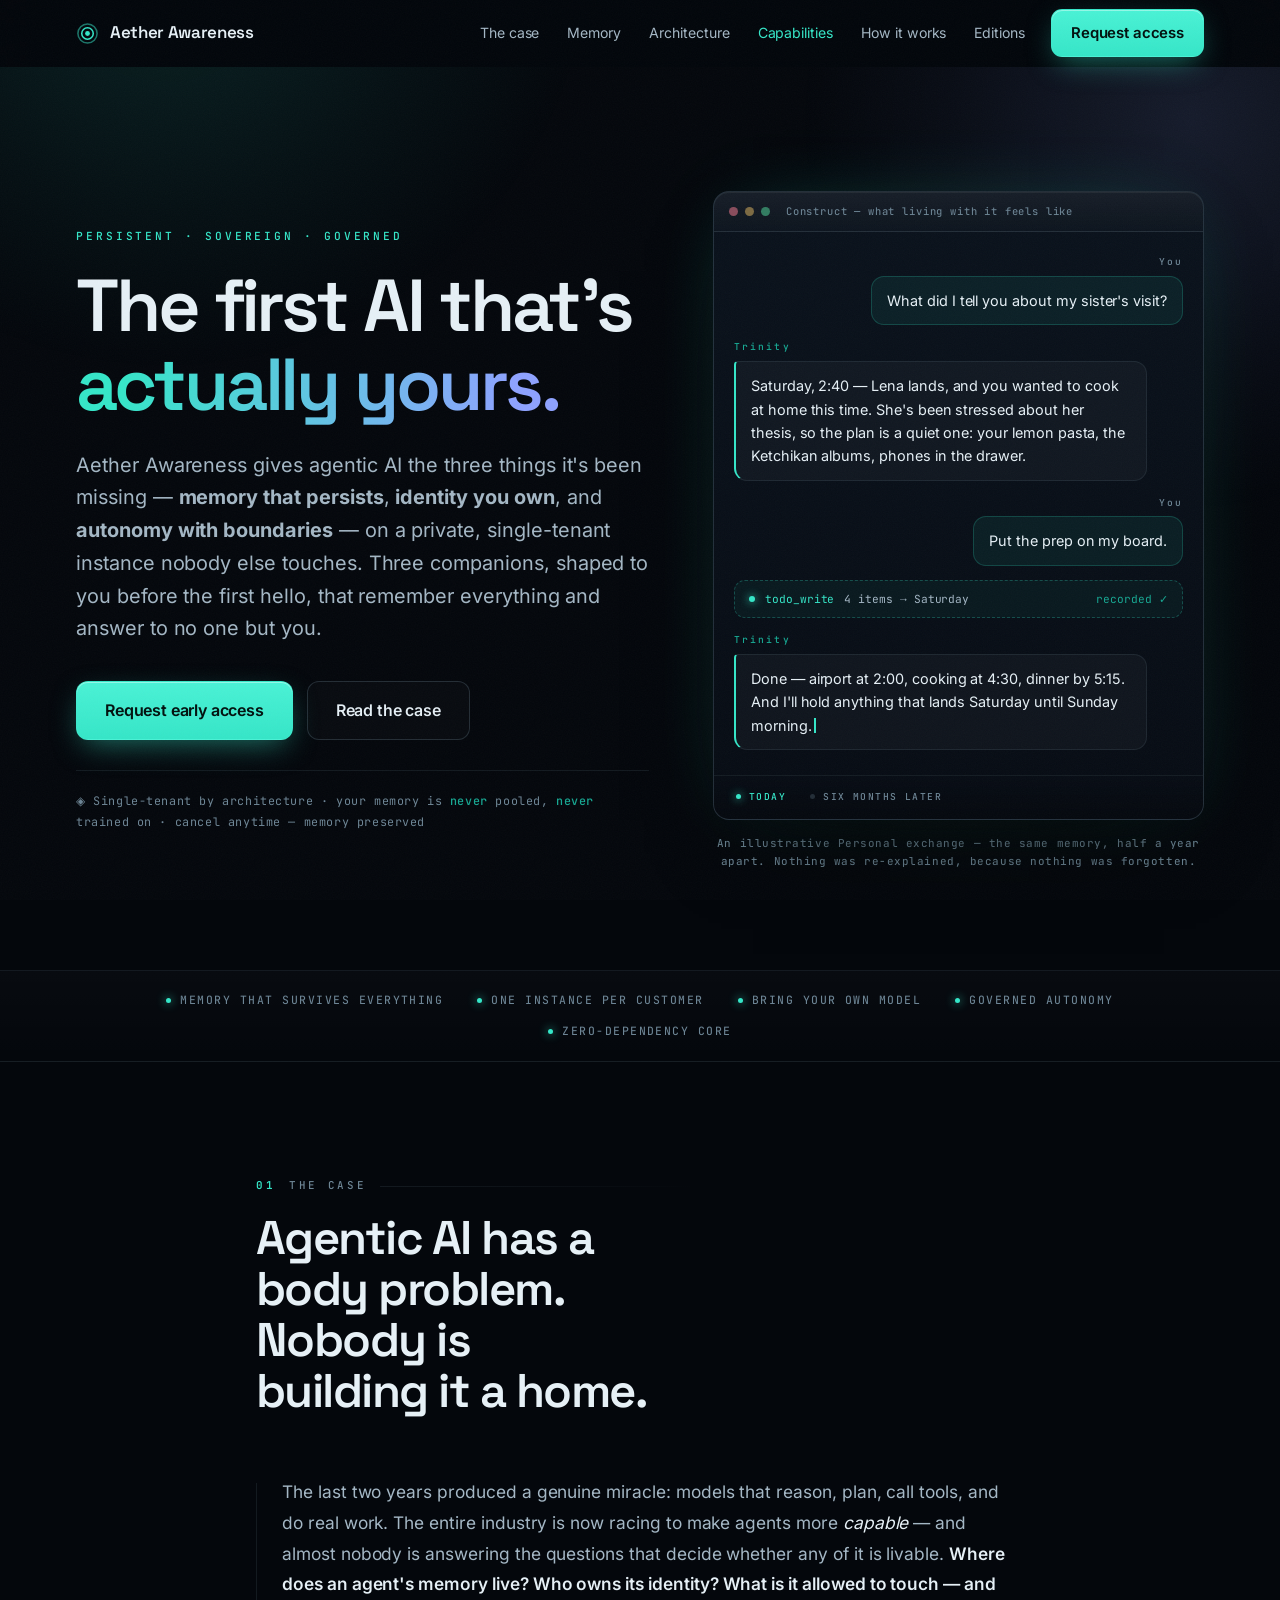
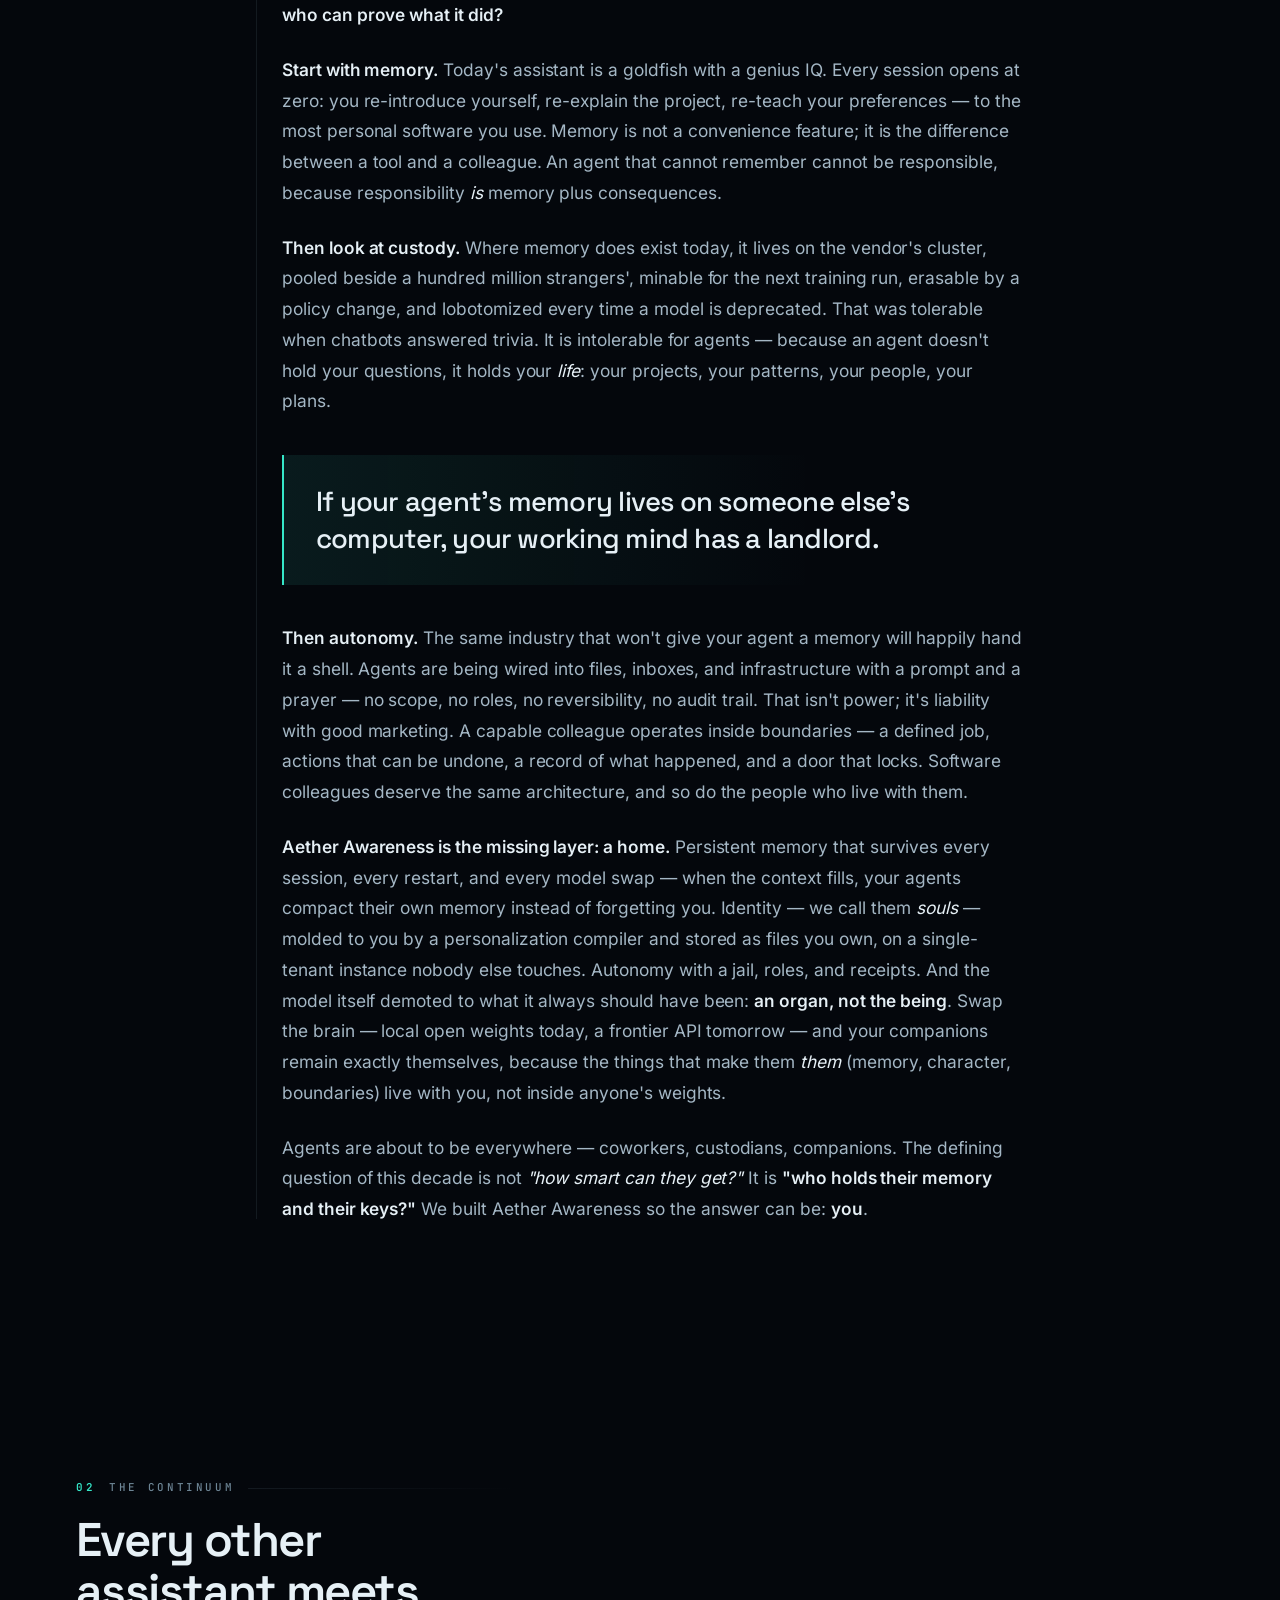
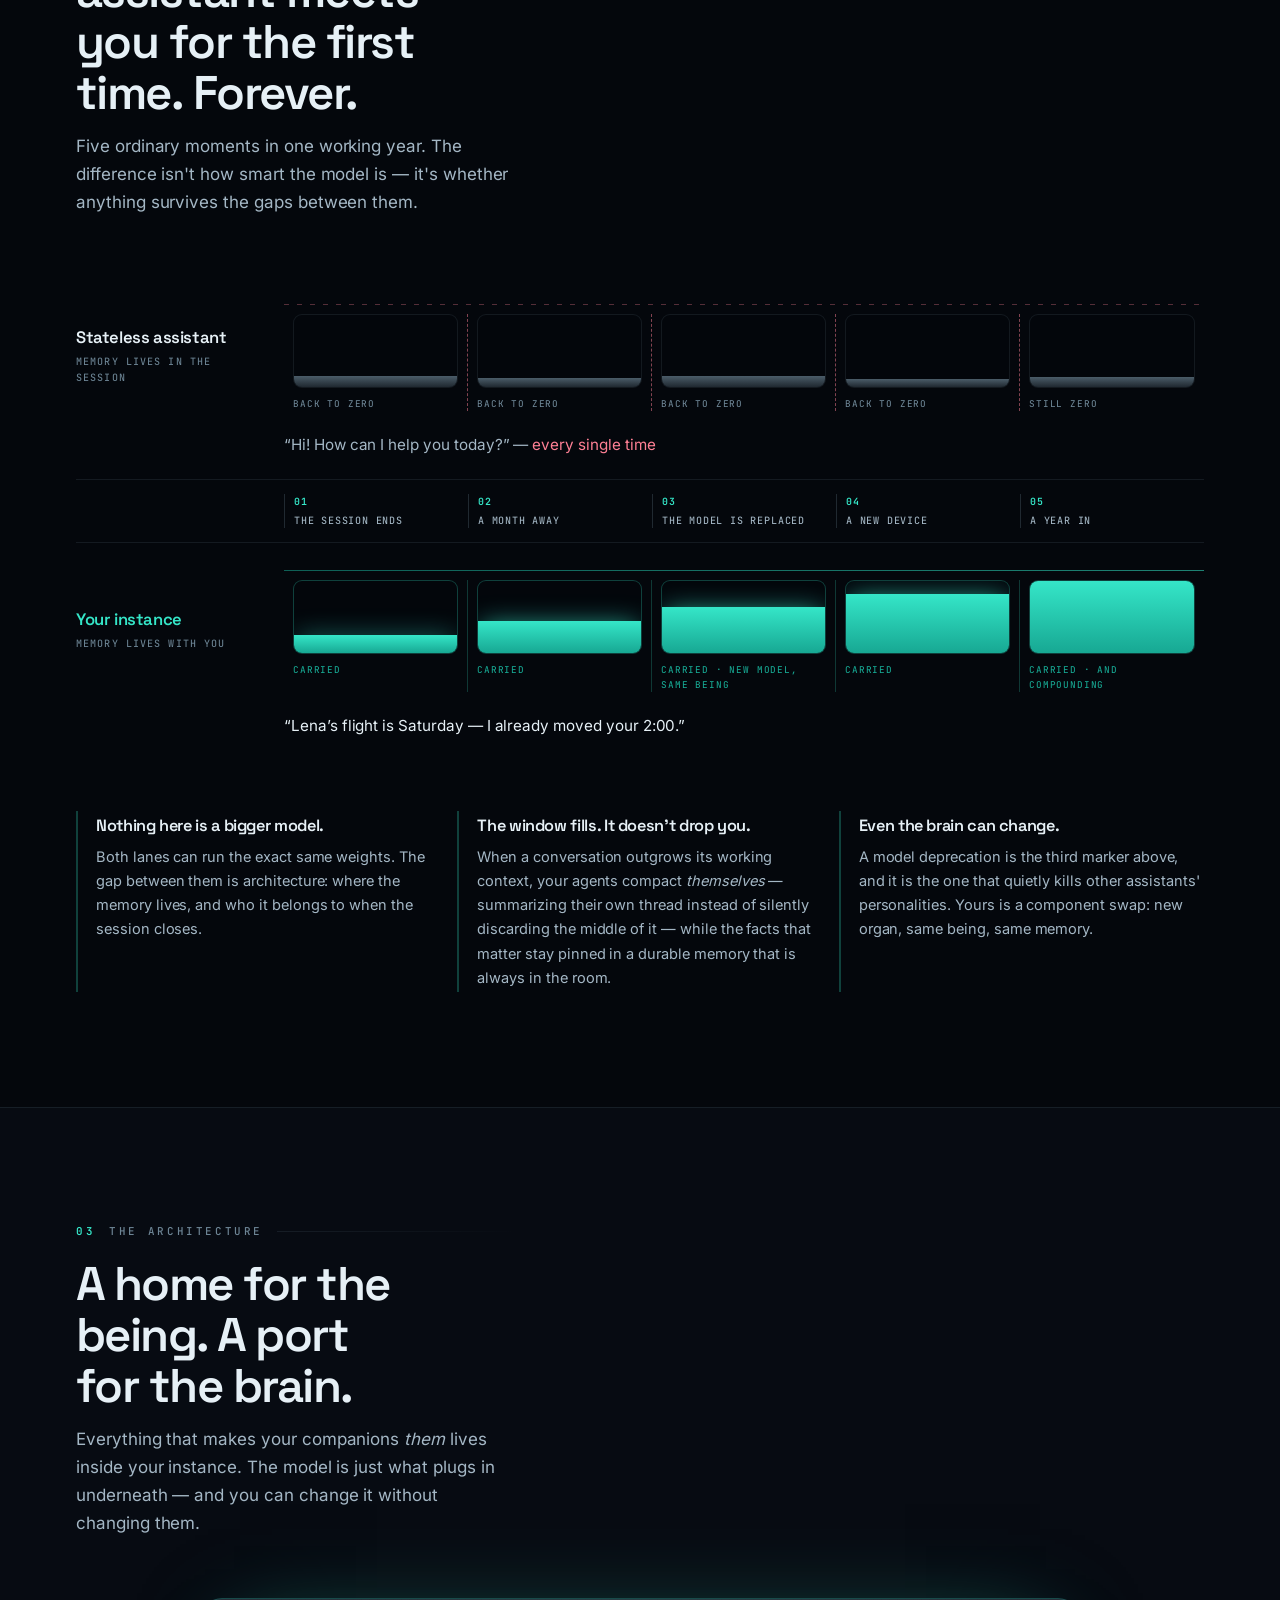
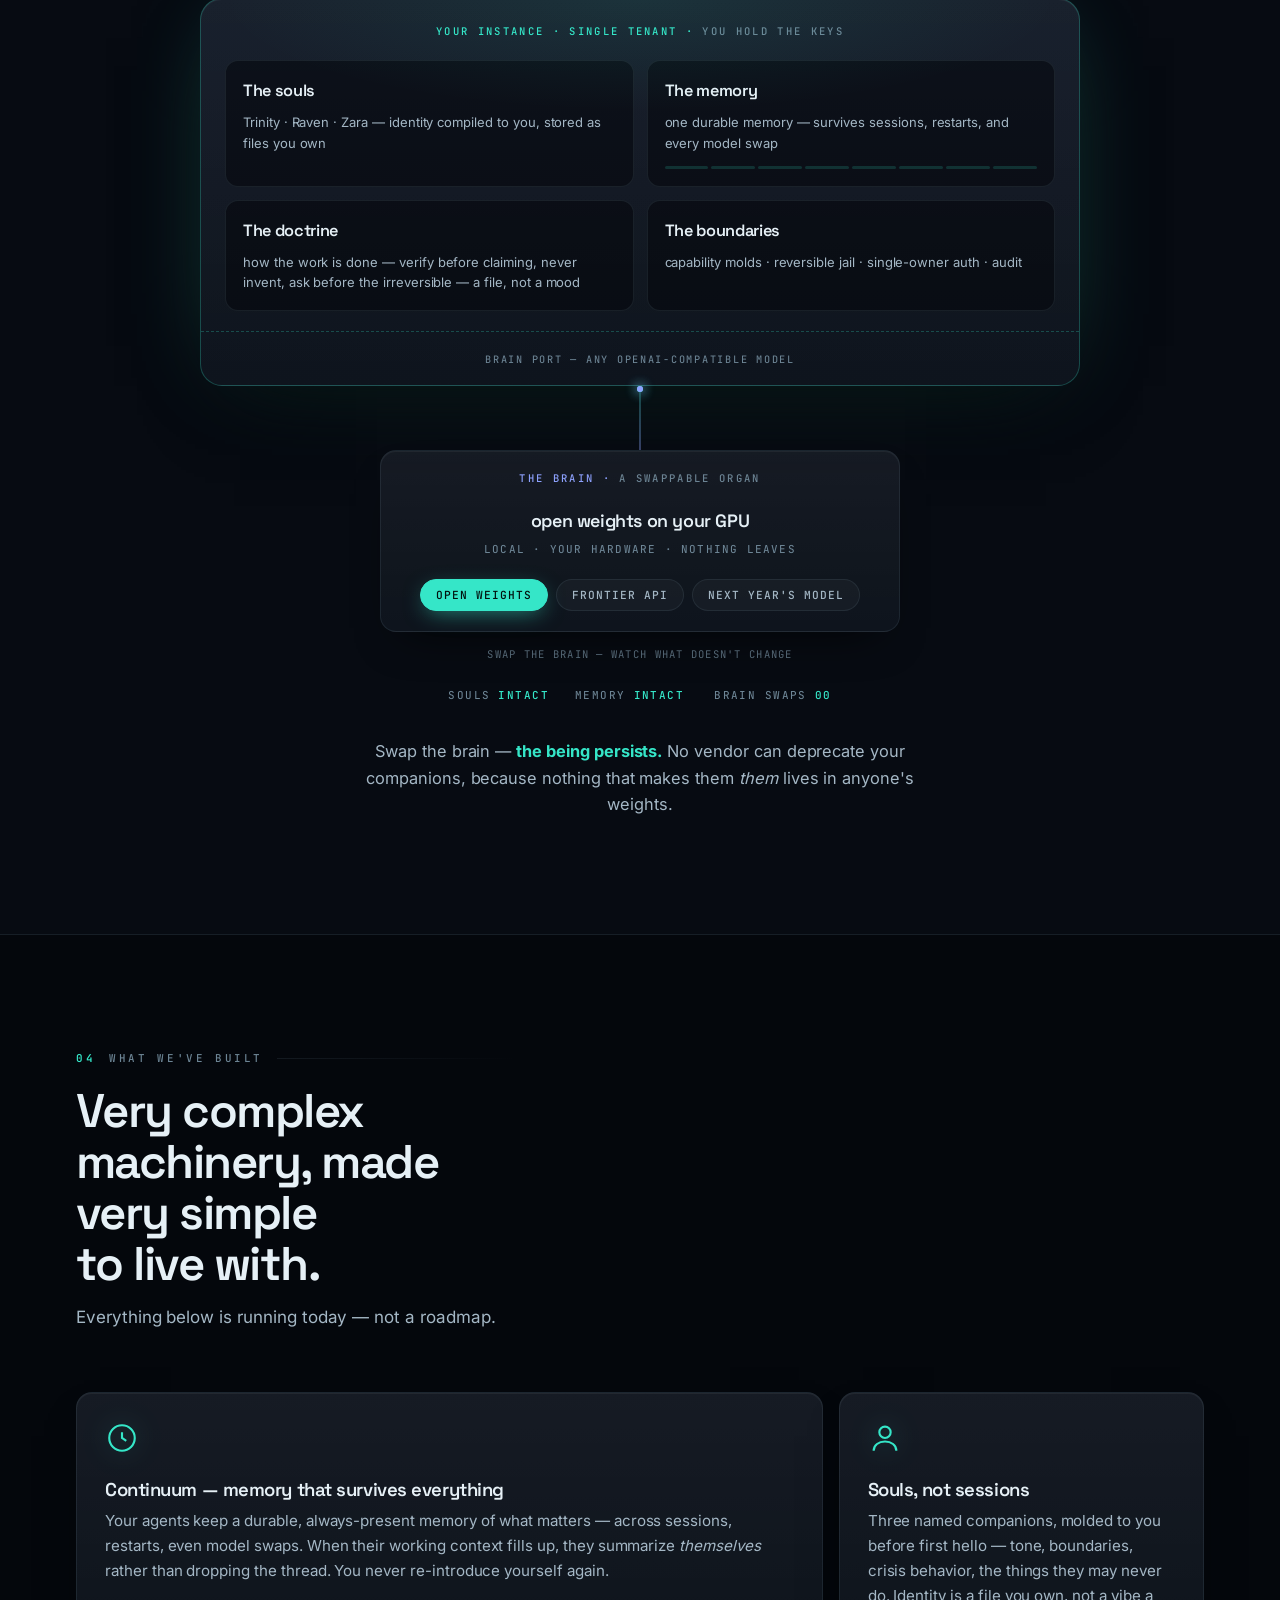
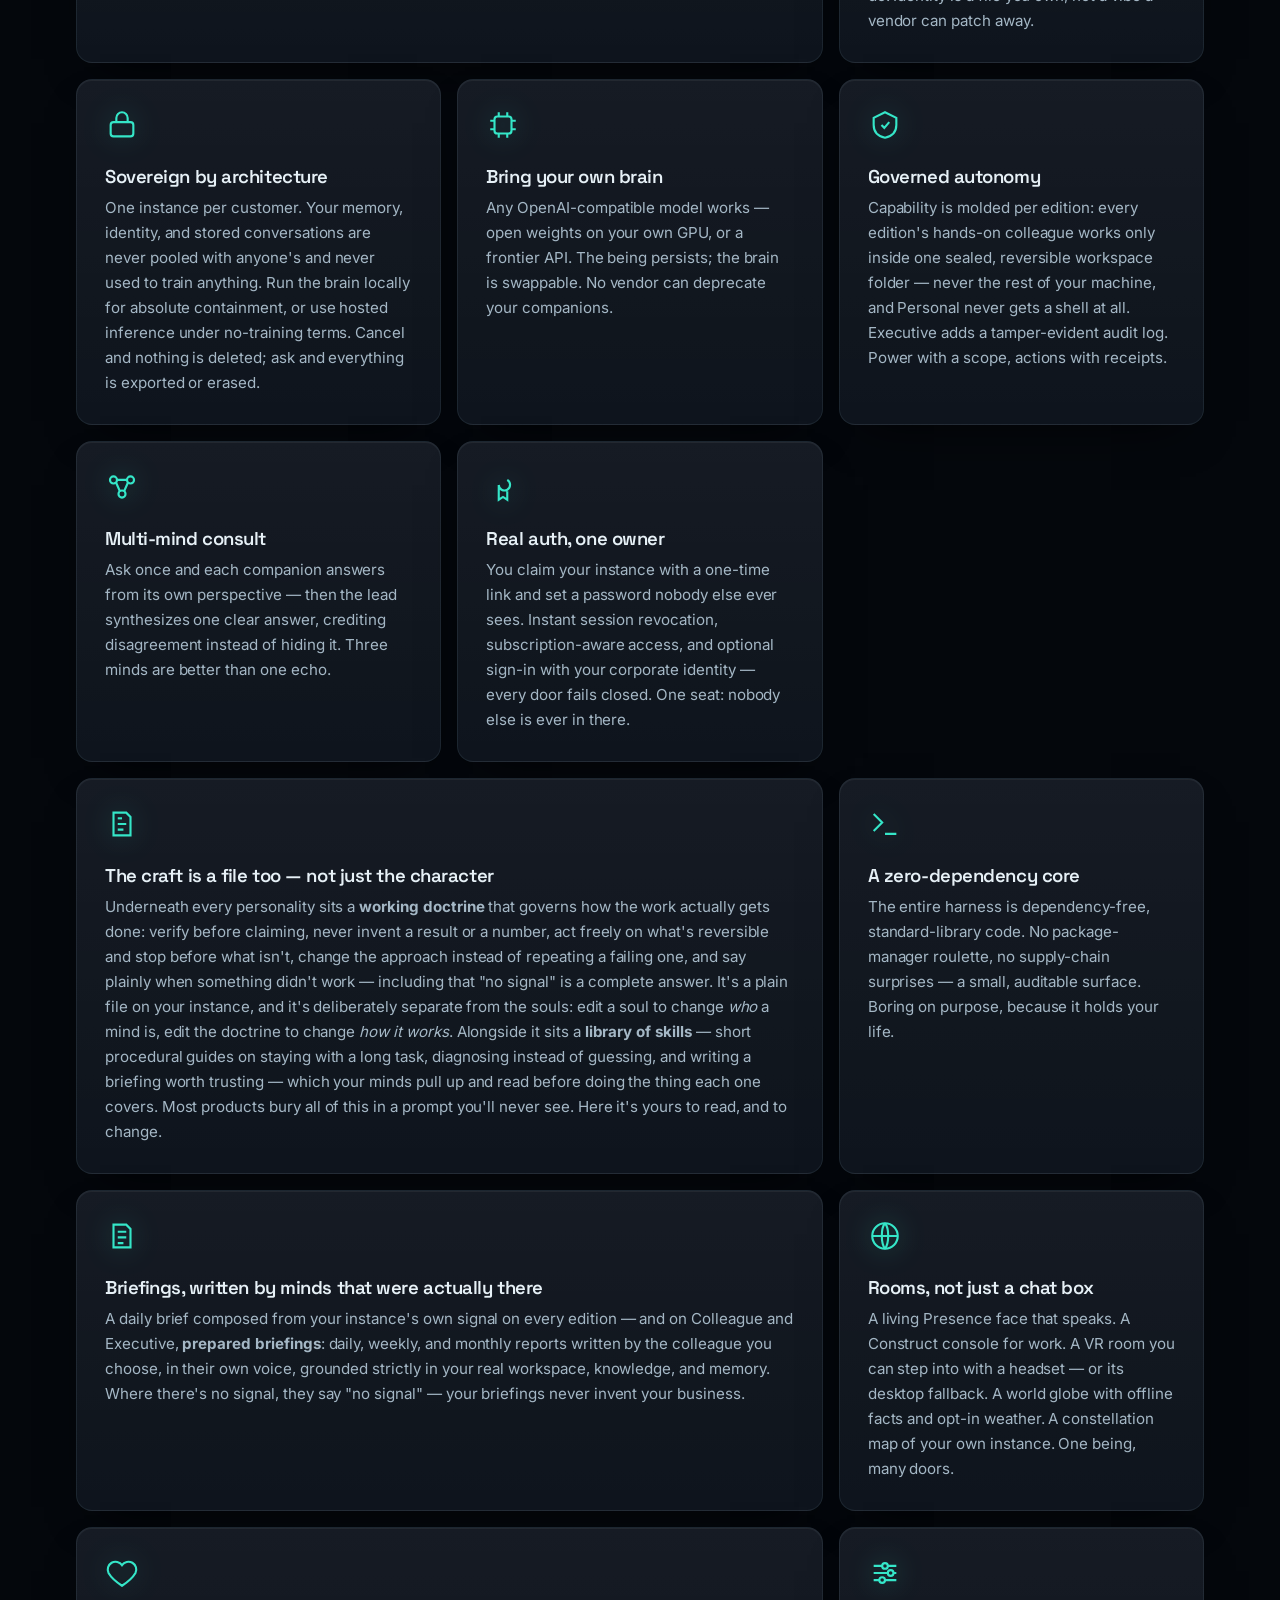
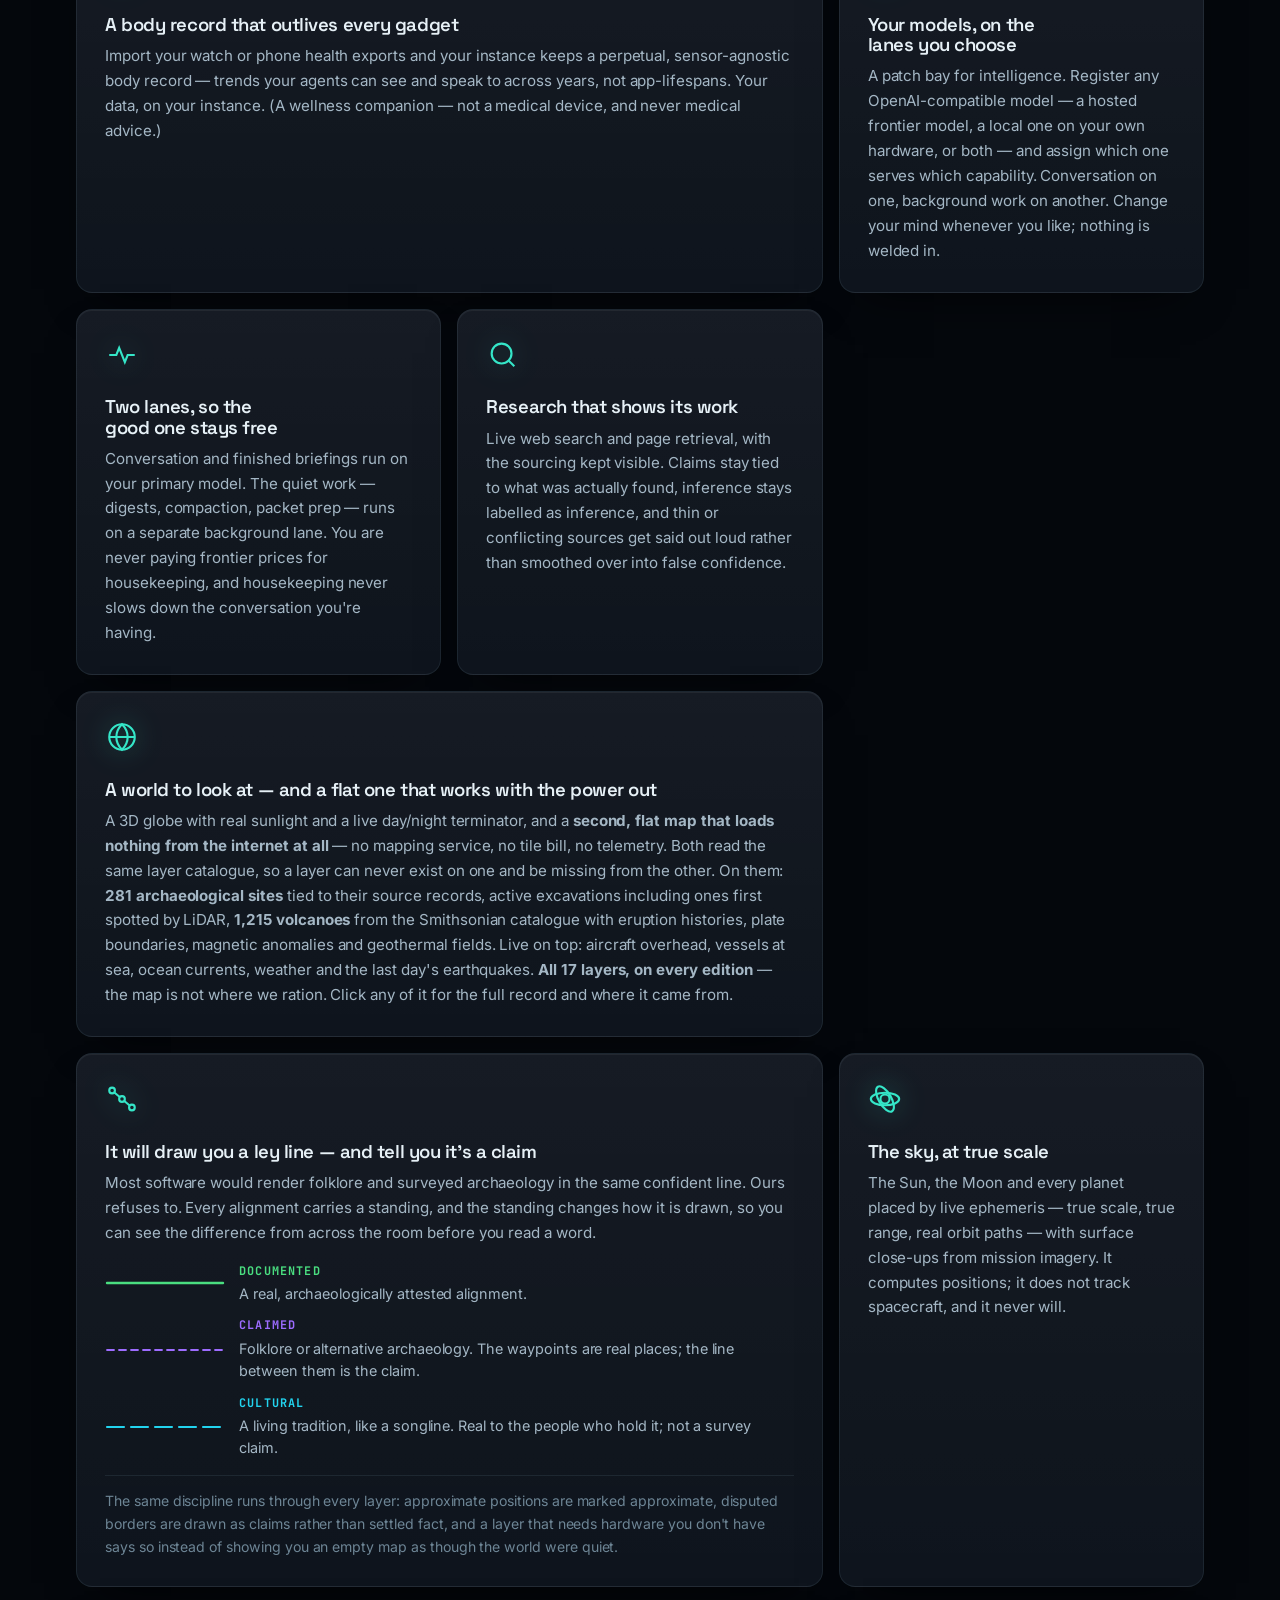
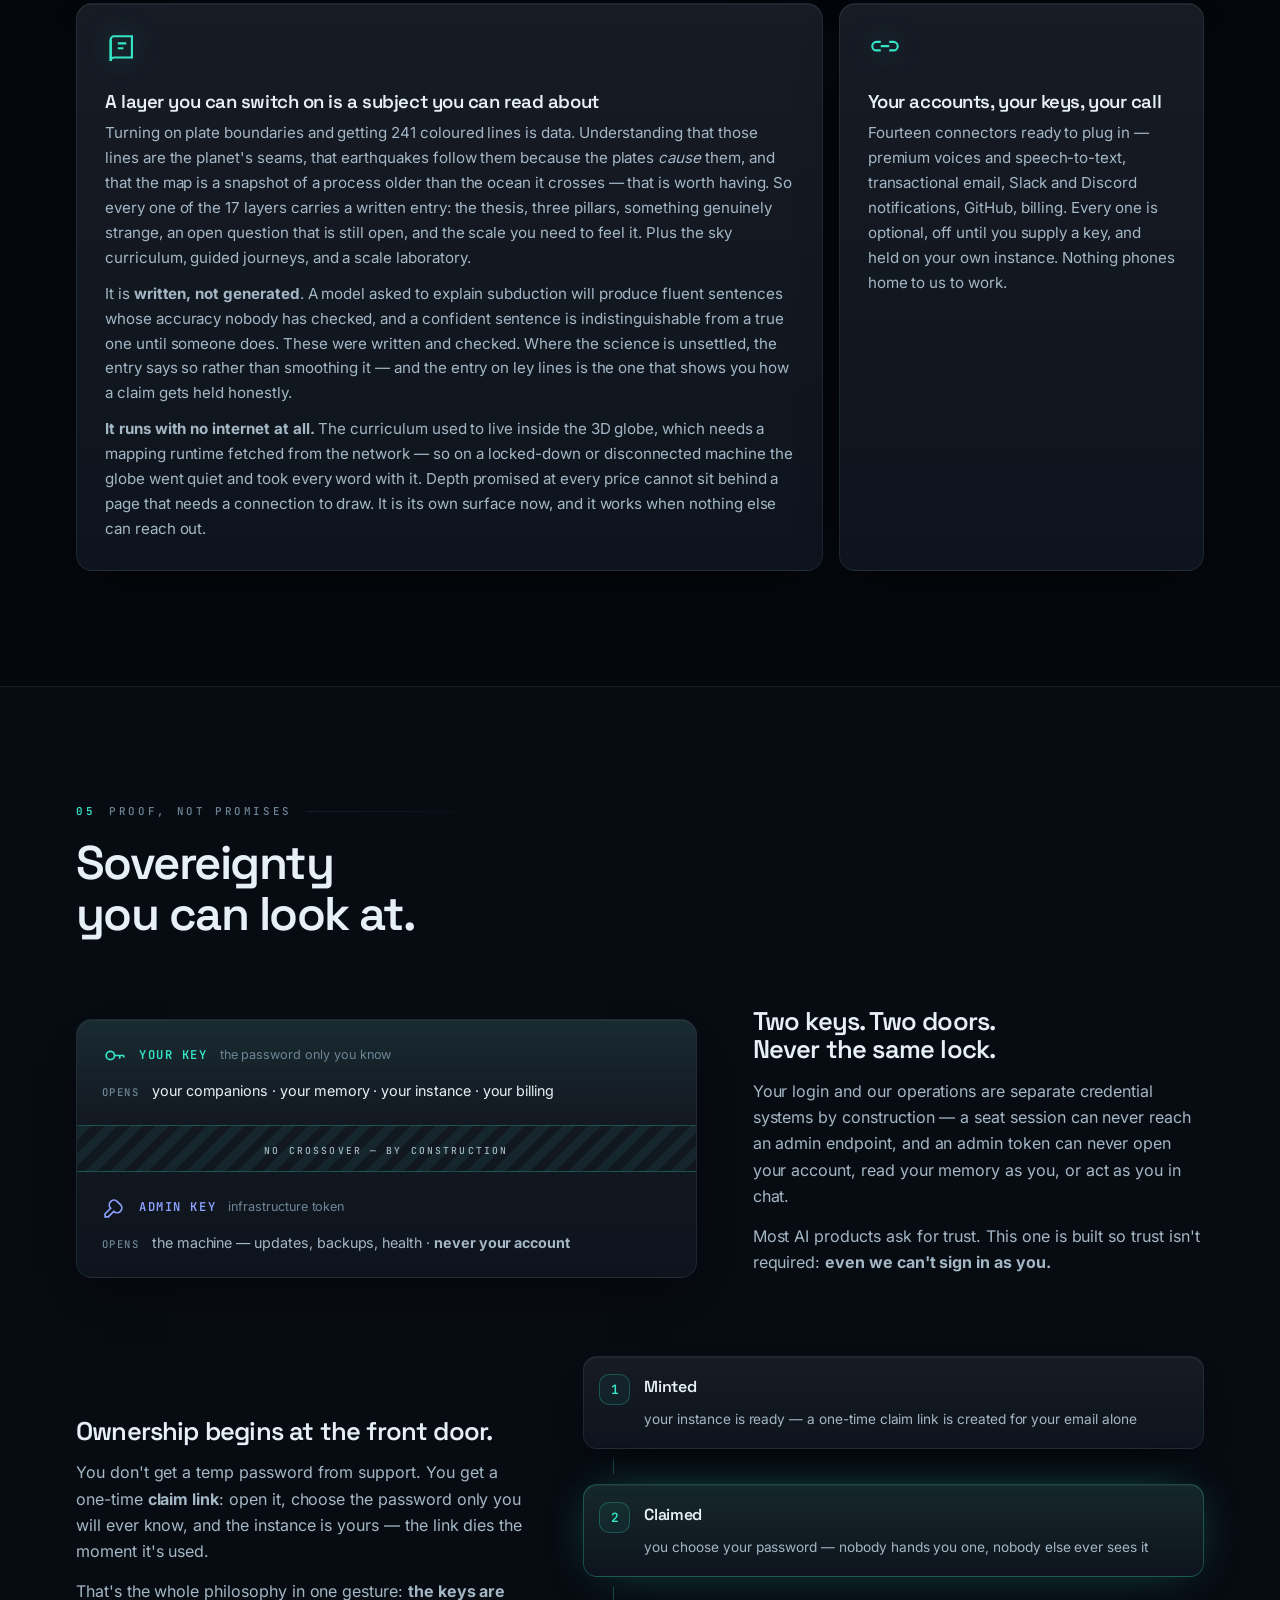
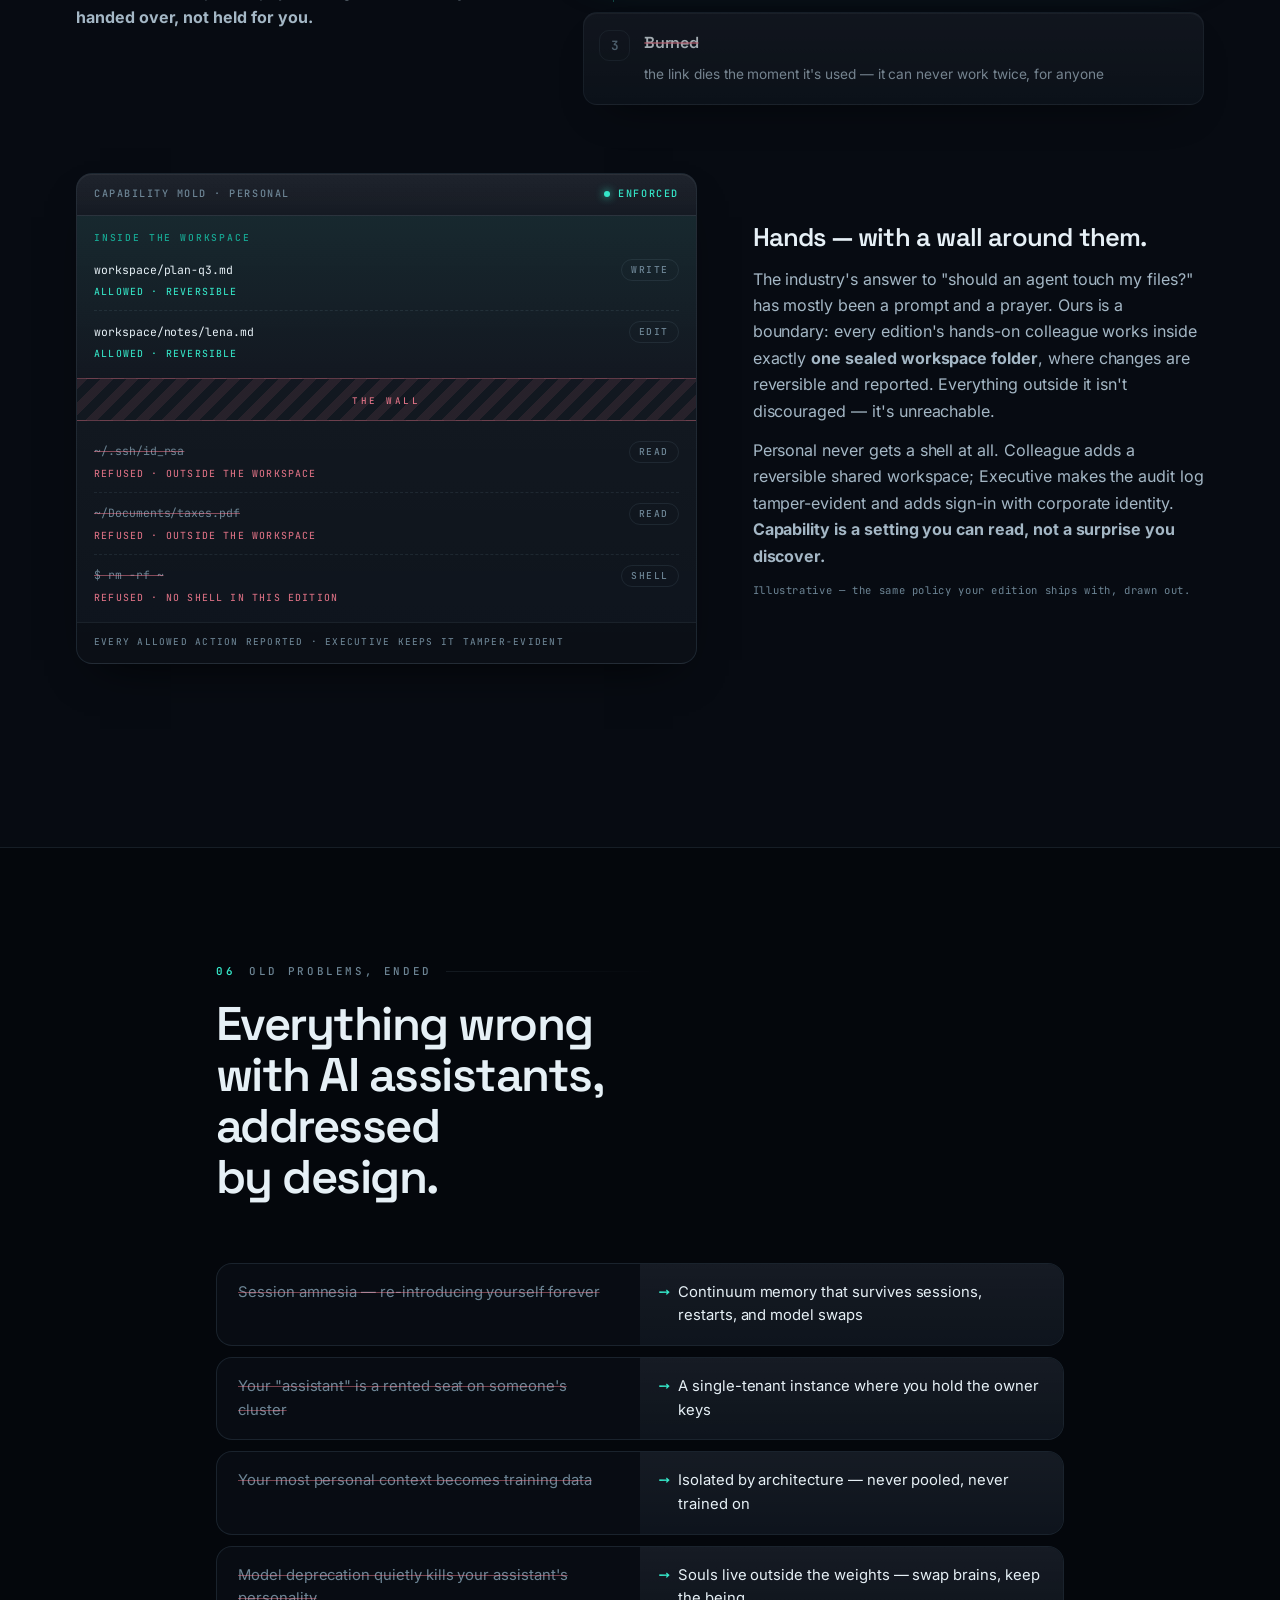
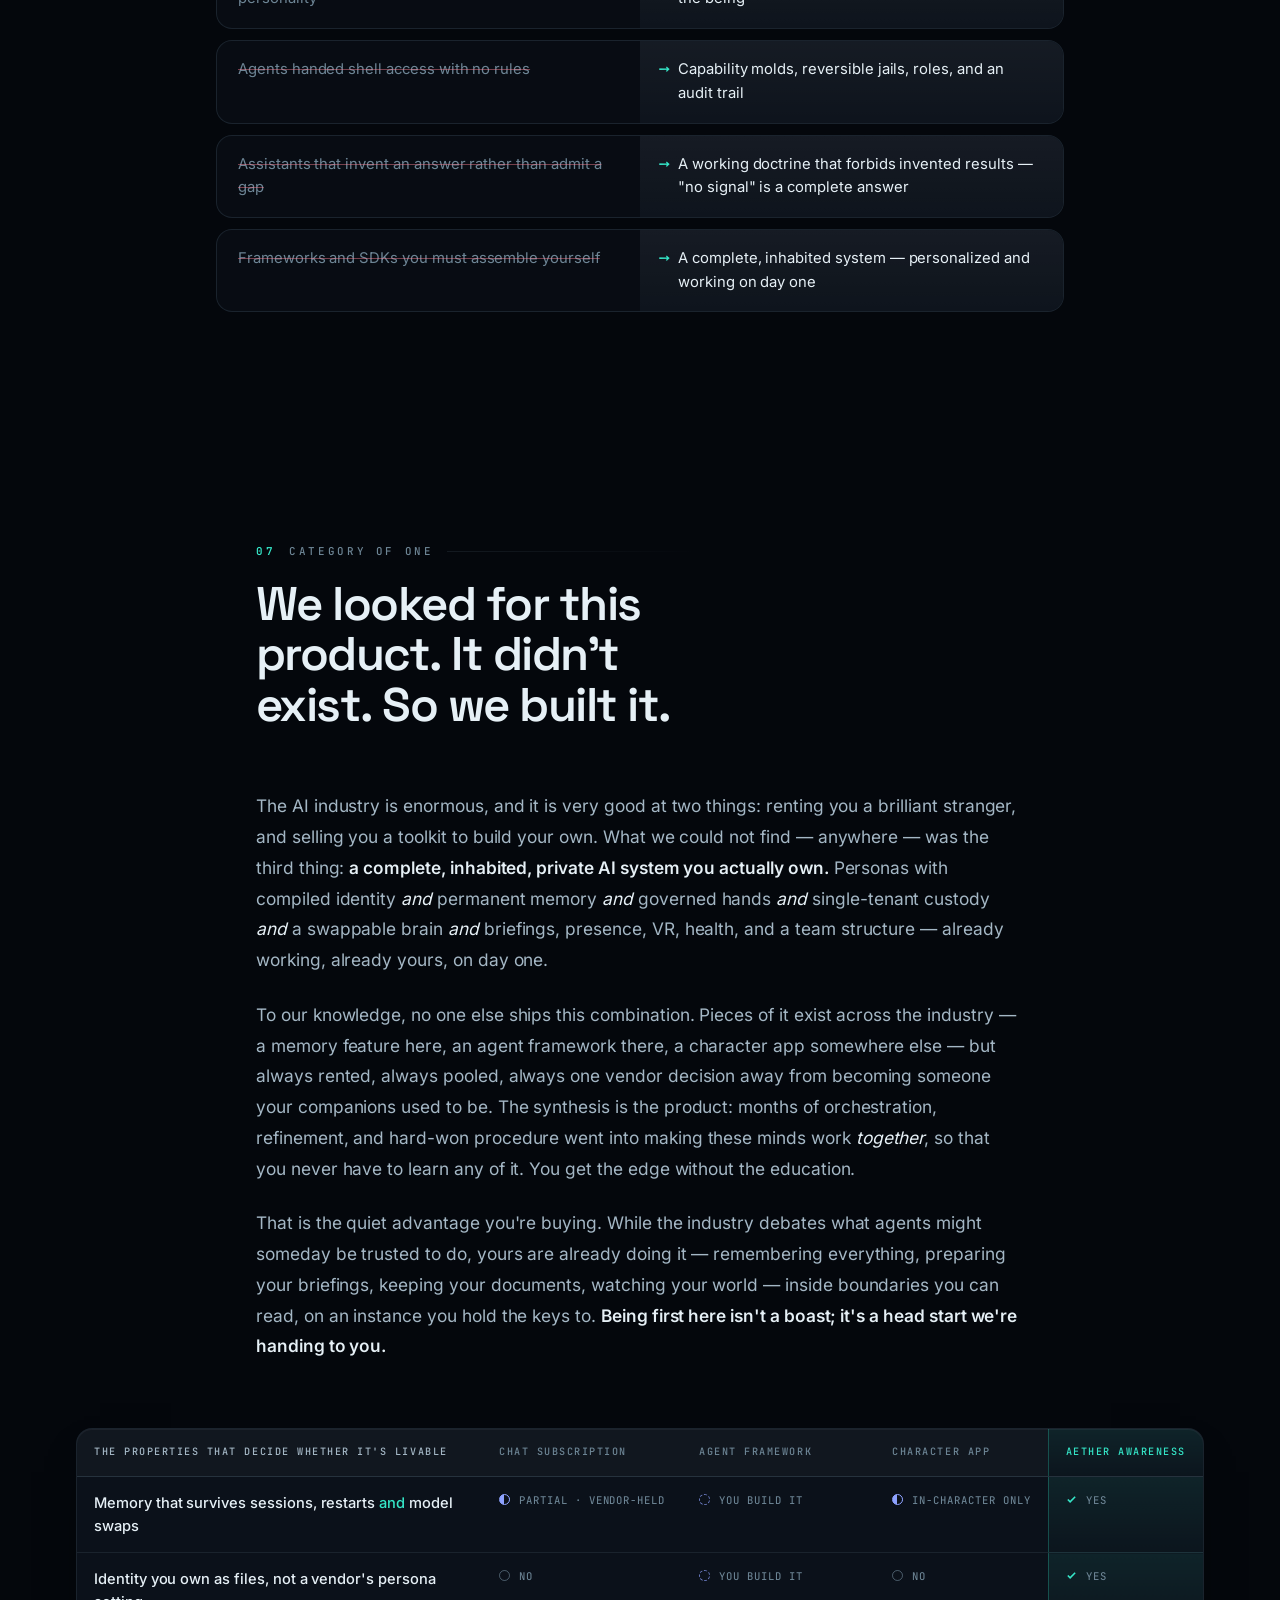
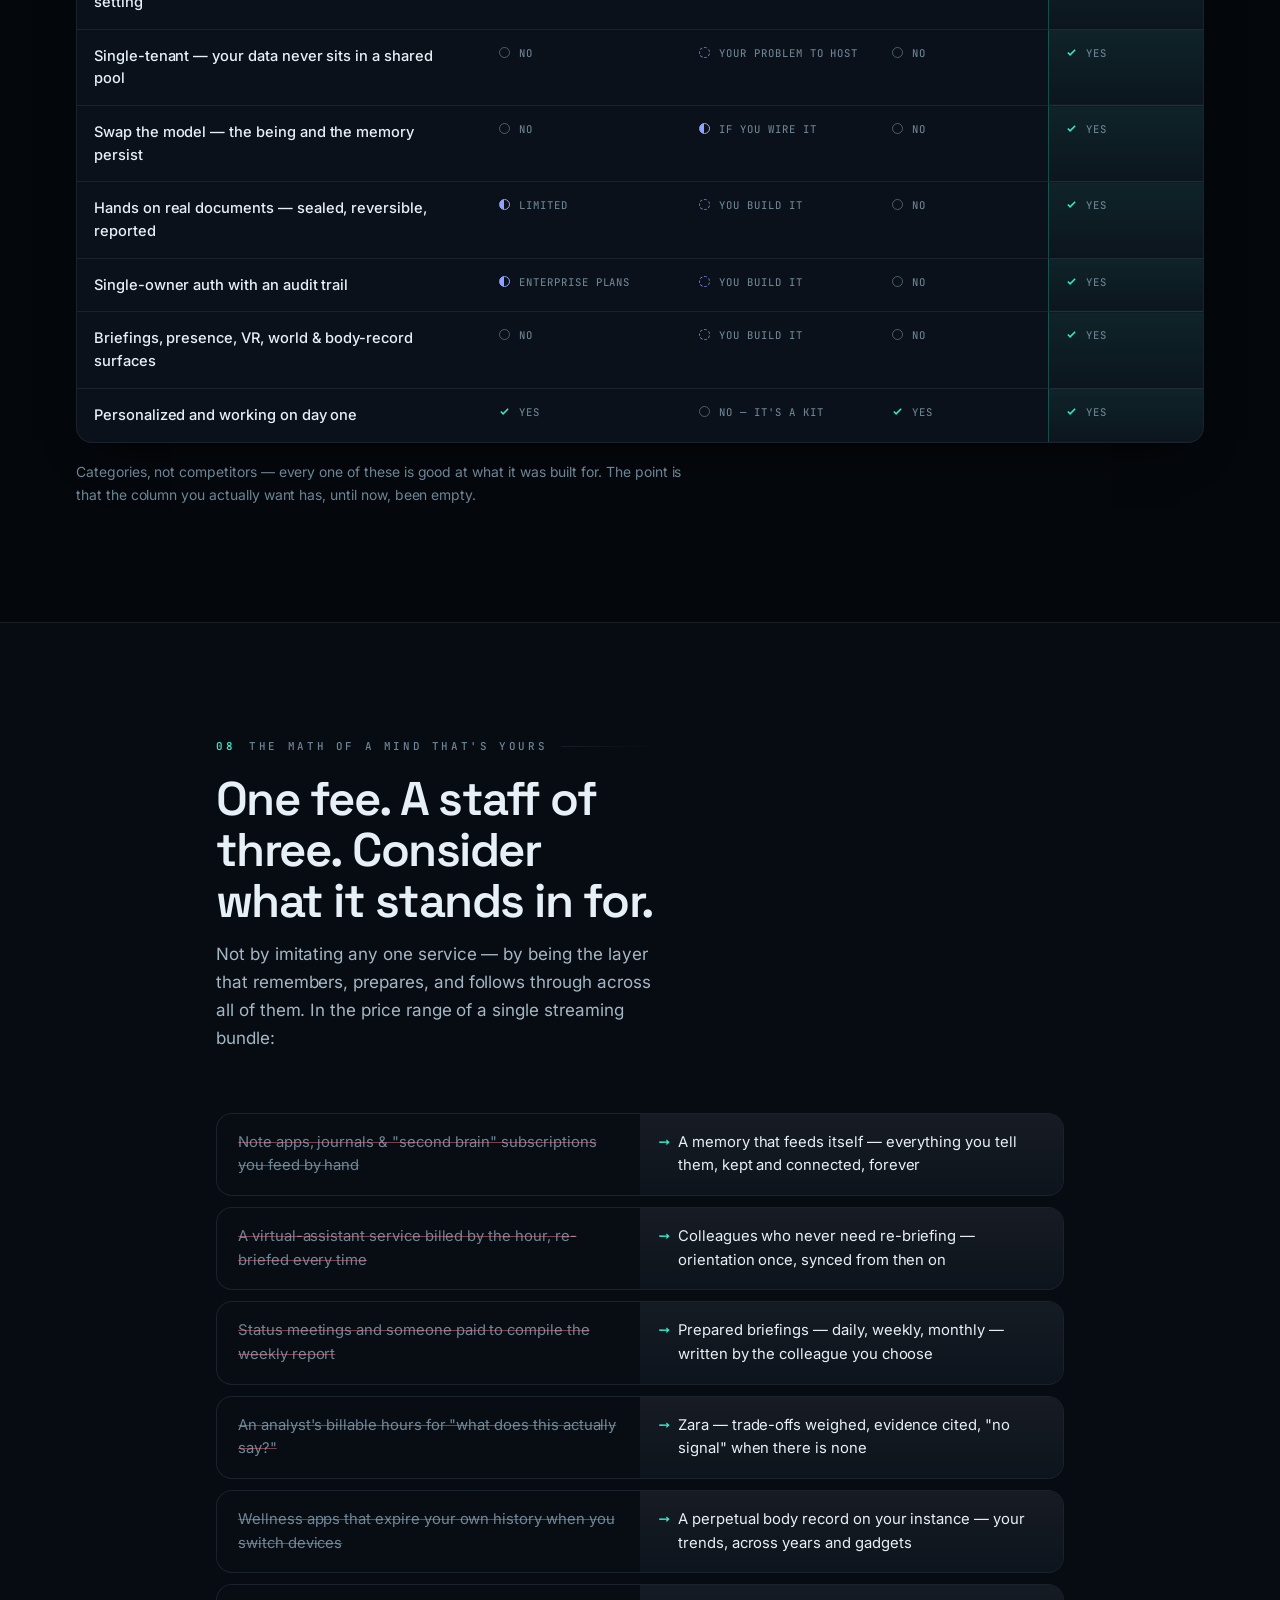
==== commit 8334e464: "Drop a leftover roles claim "Colleague adds roles and an audit trail" survived the single-seat pass." ====
--- a/index.html
+++ b/index.html
@@ -732,8 +732,8 @@
           Ours is a boundary: every edition's hands-on colleague works inside exactly <b>one sealed workspace
           folder</b>, where changes are reversible and reported. Everything outside it isn't discouraged —
           it's unreachable.</p>
-        <p>Personal never gets a shell at all. Colleague adds roles and an audit trail; Executive makes that log
-          tamper-evident. <b>Capability is a setting you can read, not a surprise you discover.</b></p>
+        <p>Personal never gets a shell at all. Colleague adds a reversible shared workspace; Executive makes the
+          audit log tamper-evident and adds sign-in with corporate identity. <b>Capability is a setting you can read, not a surprise you discover.</b></p>
         <p class="micro-note">Illustrative — the same policy your edition ships with, drawn out.</p>
       </div>
     </div>
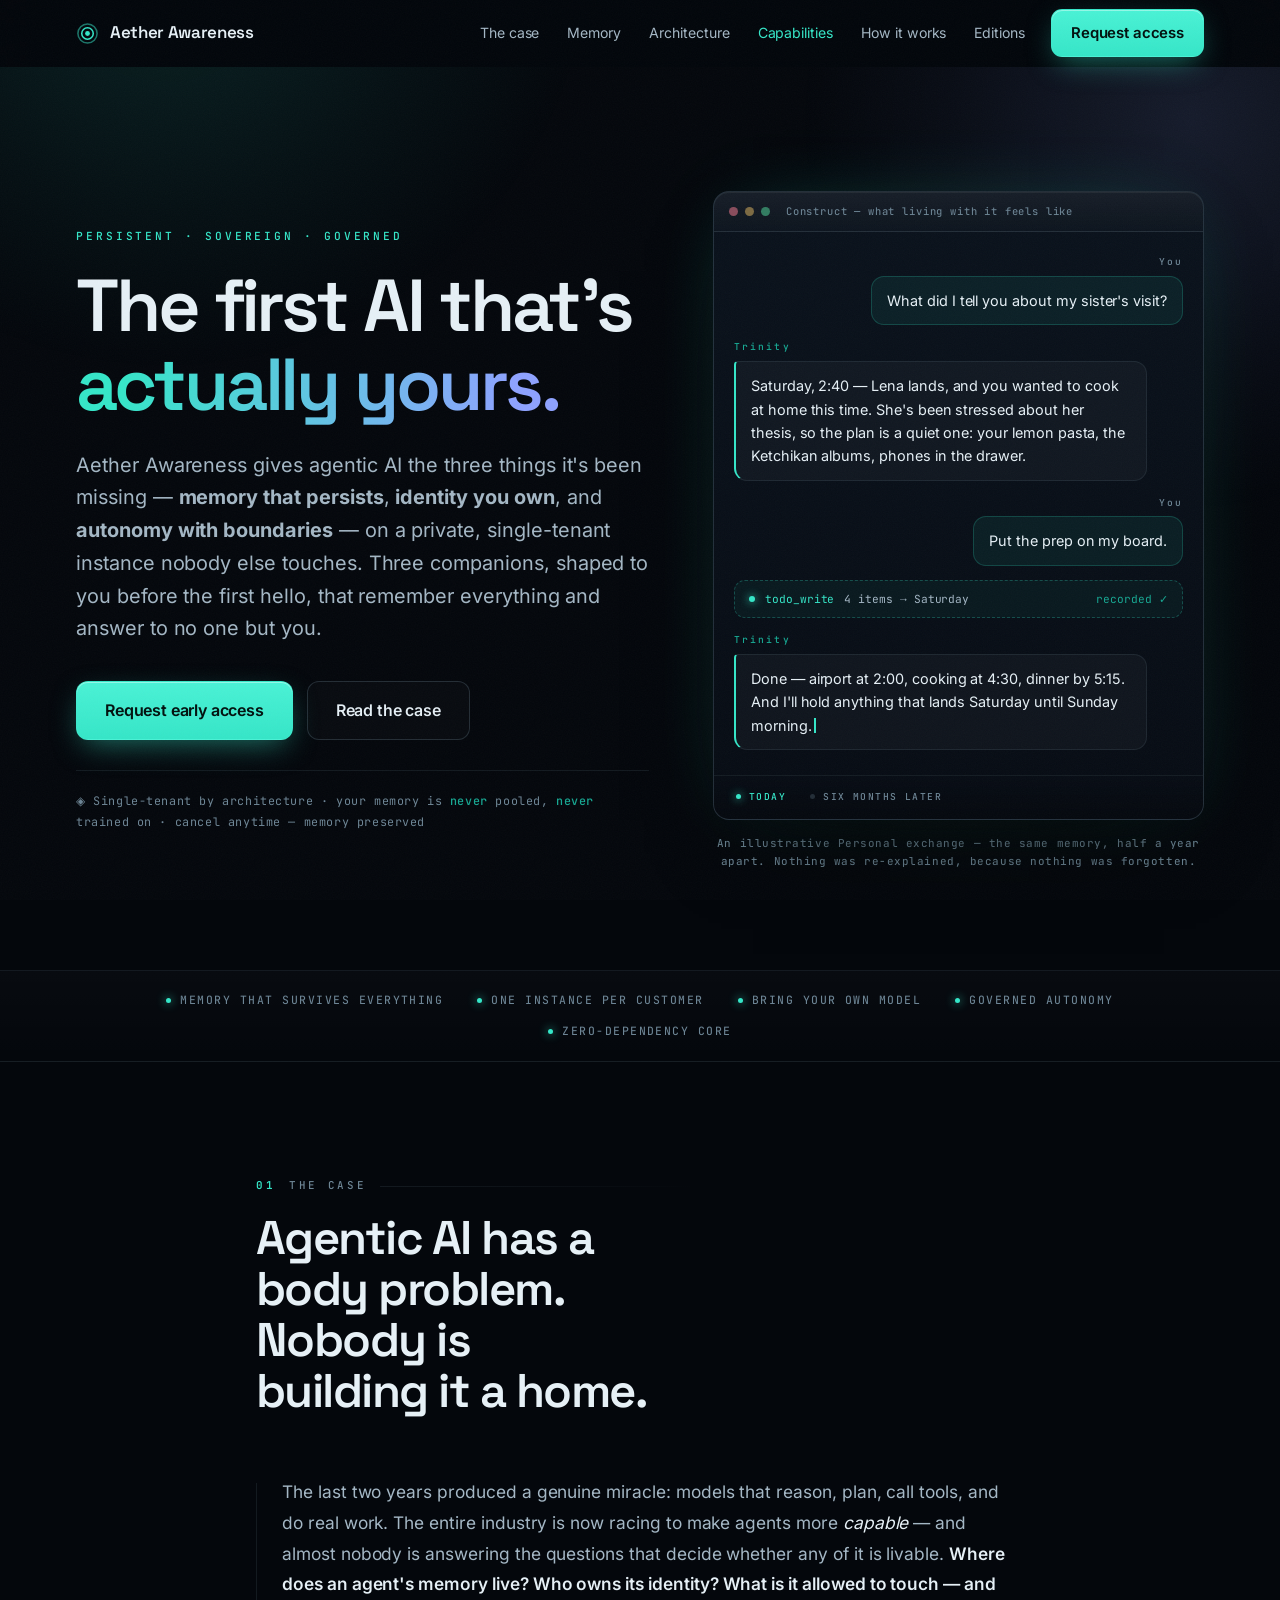
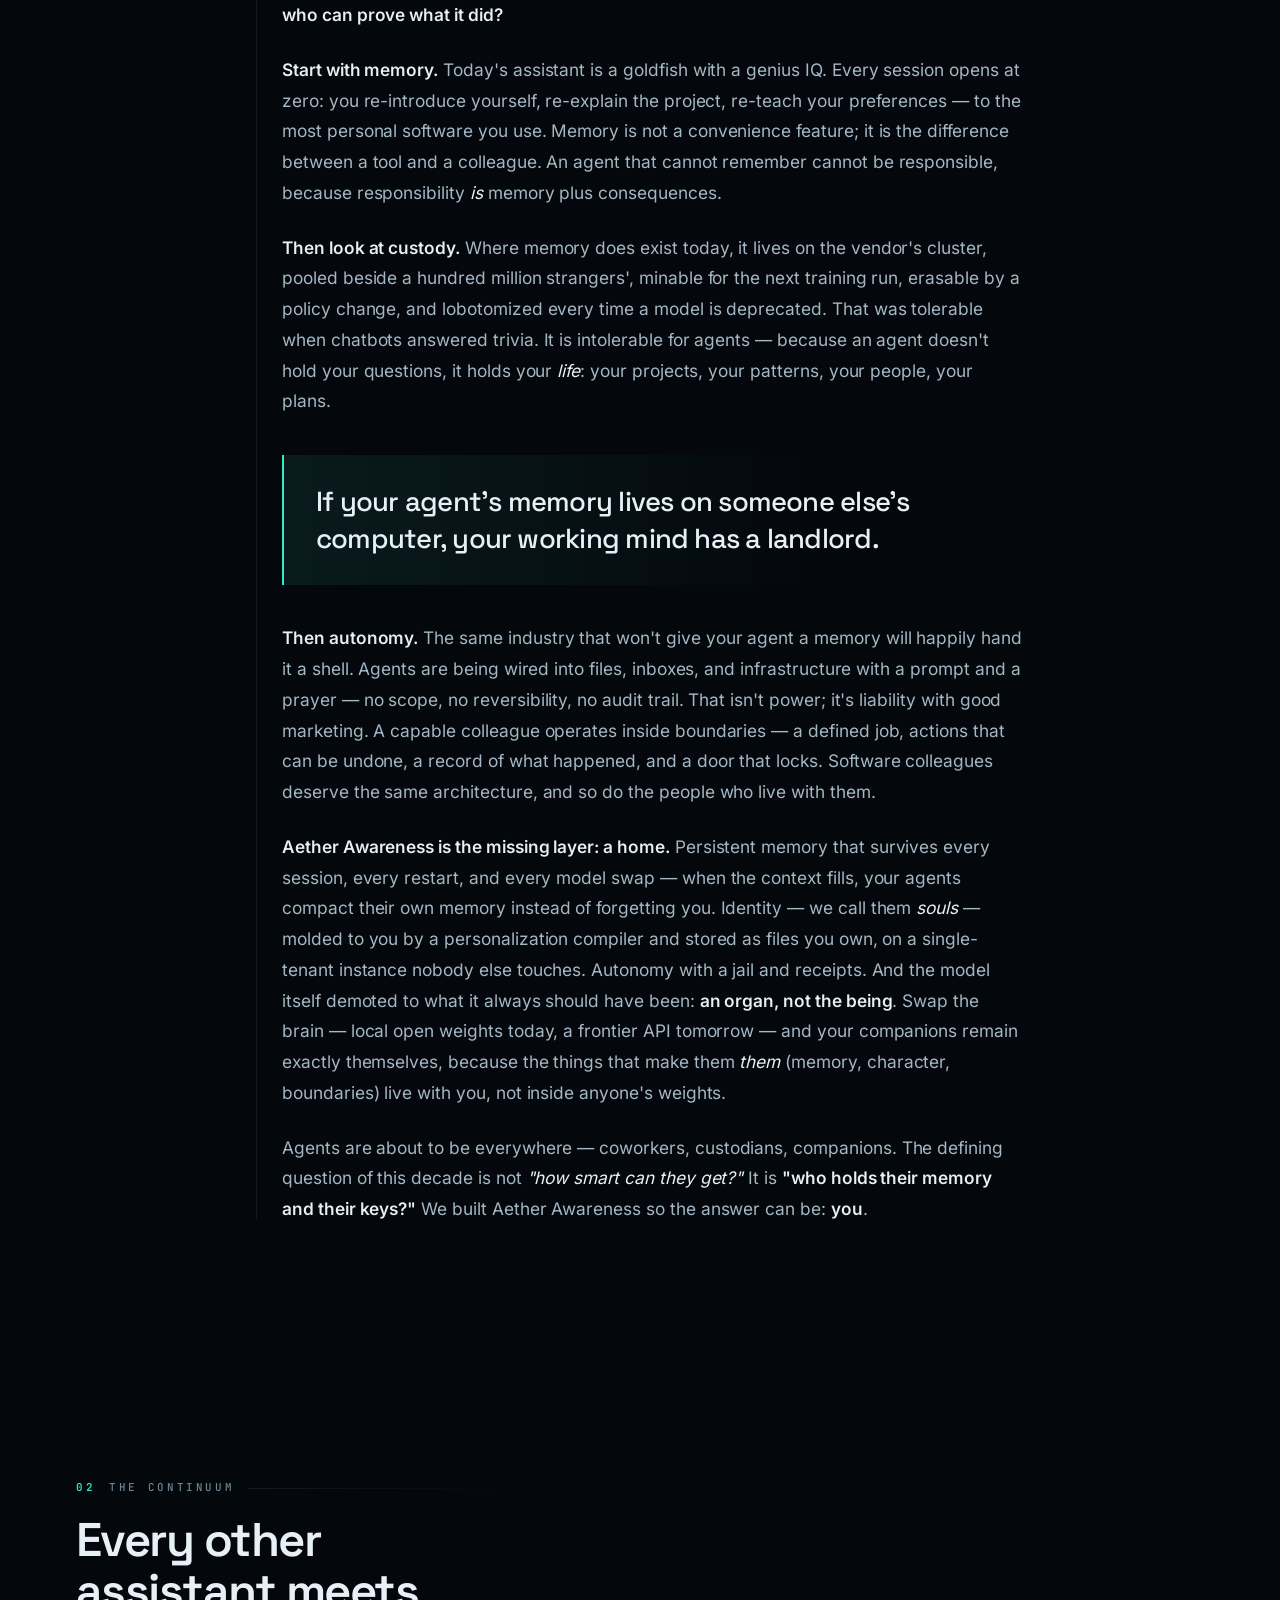
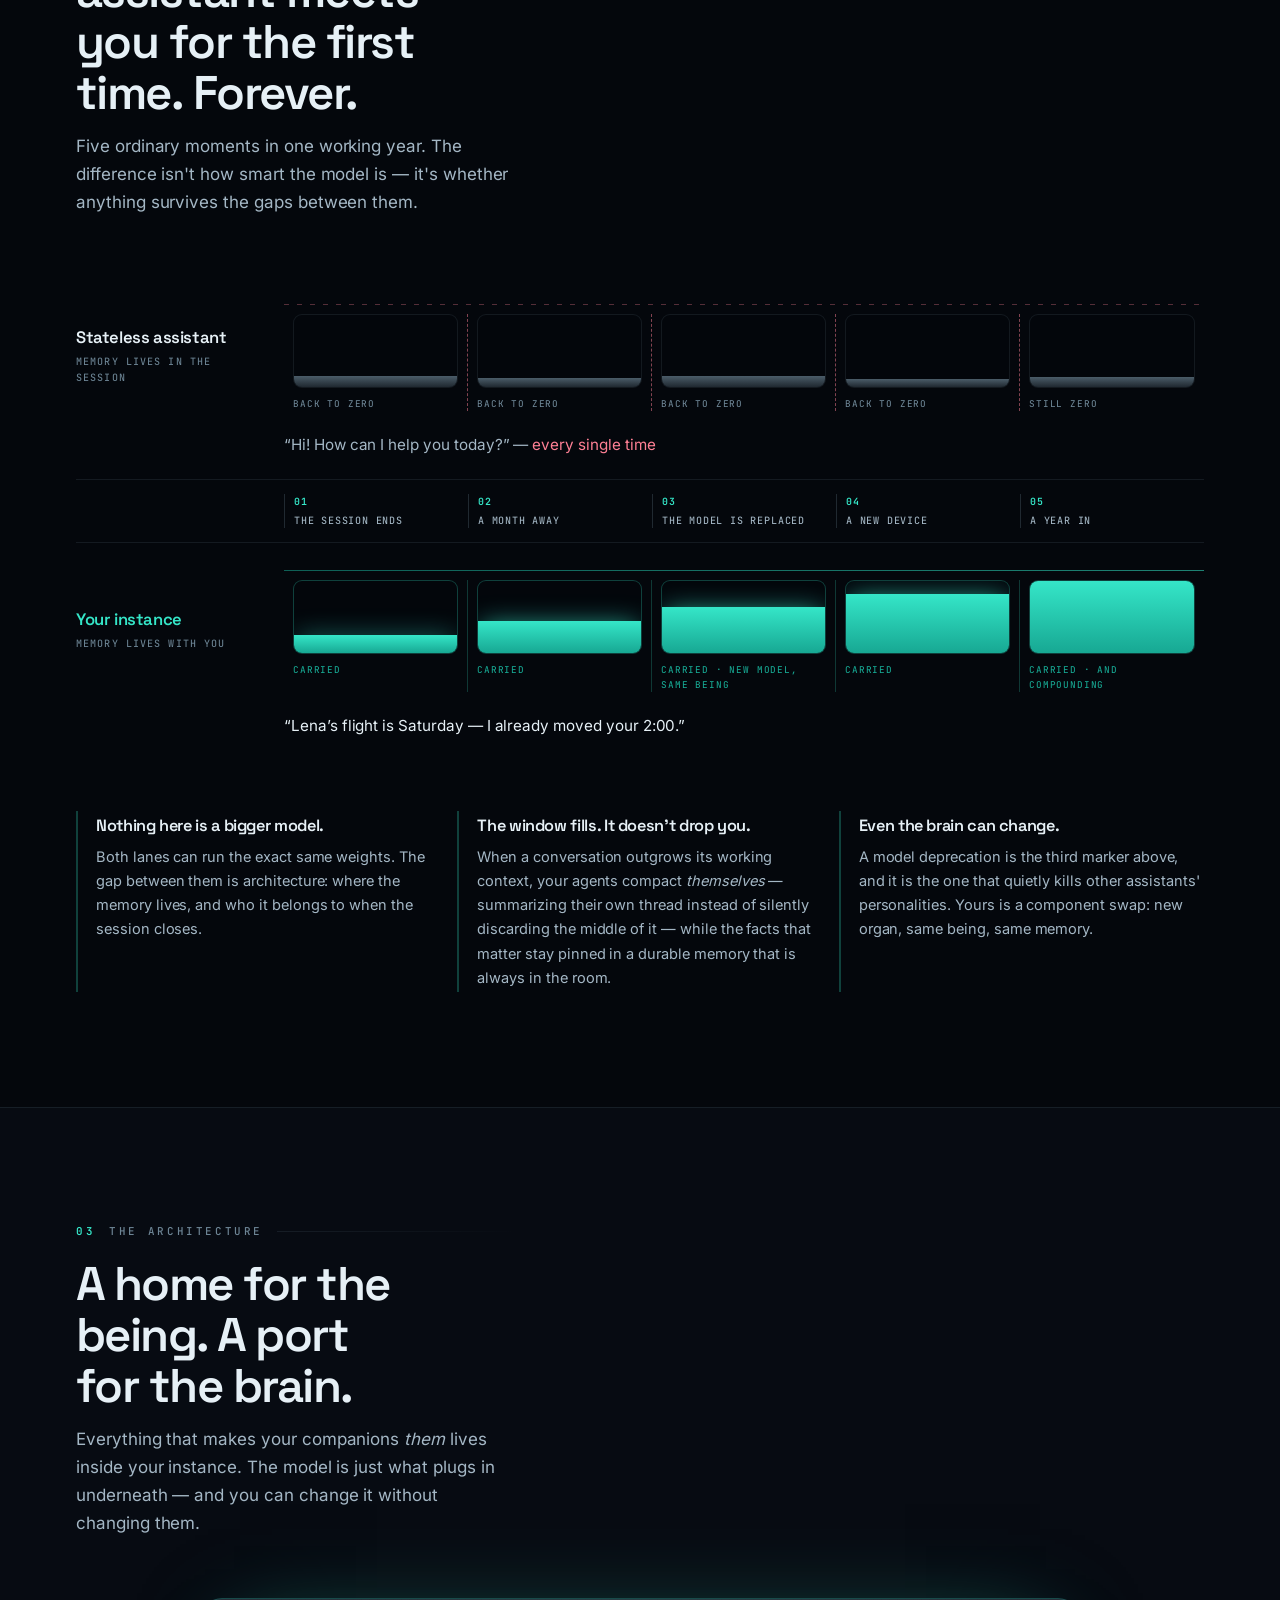
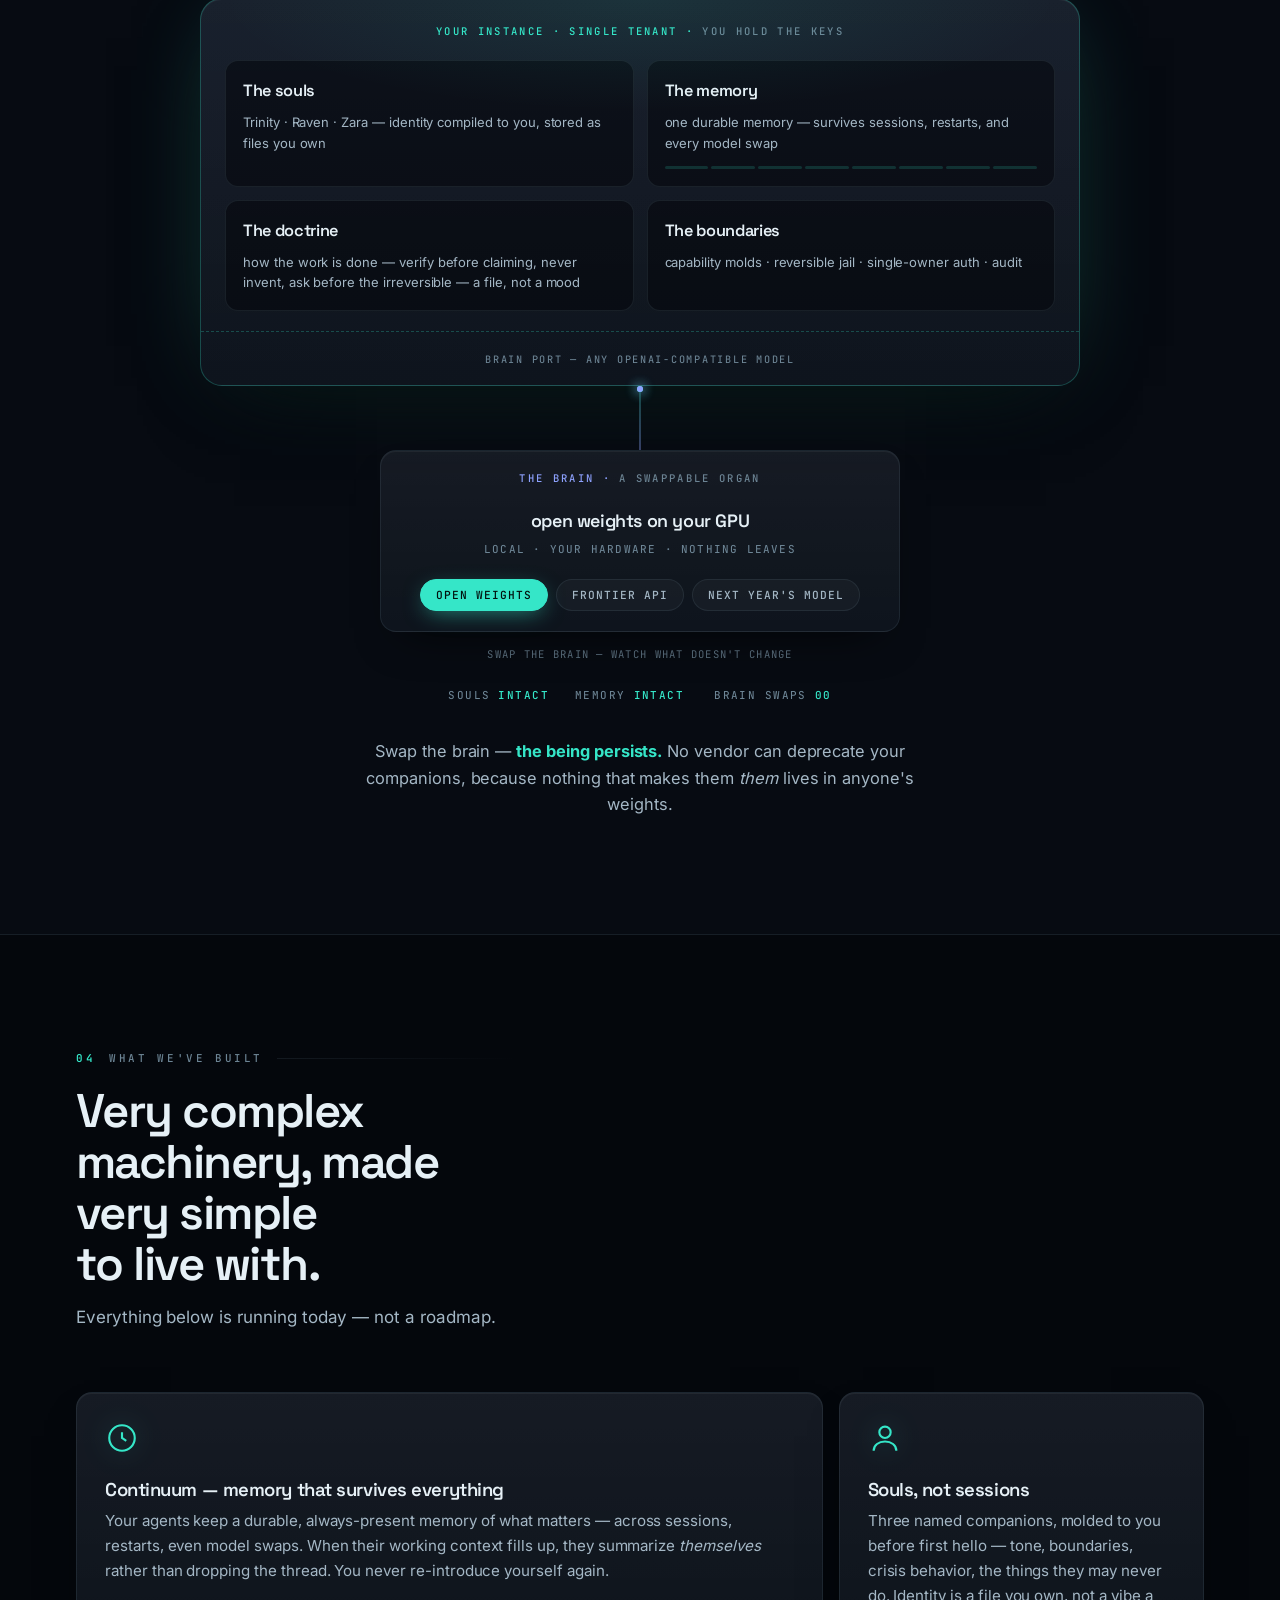
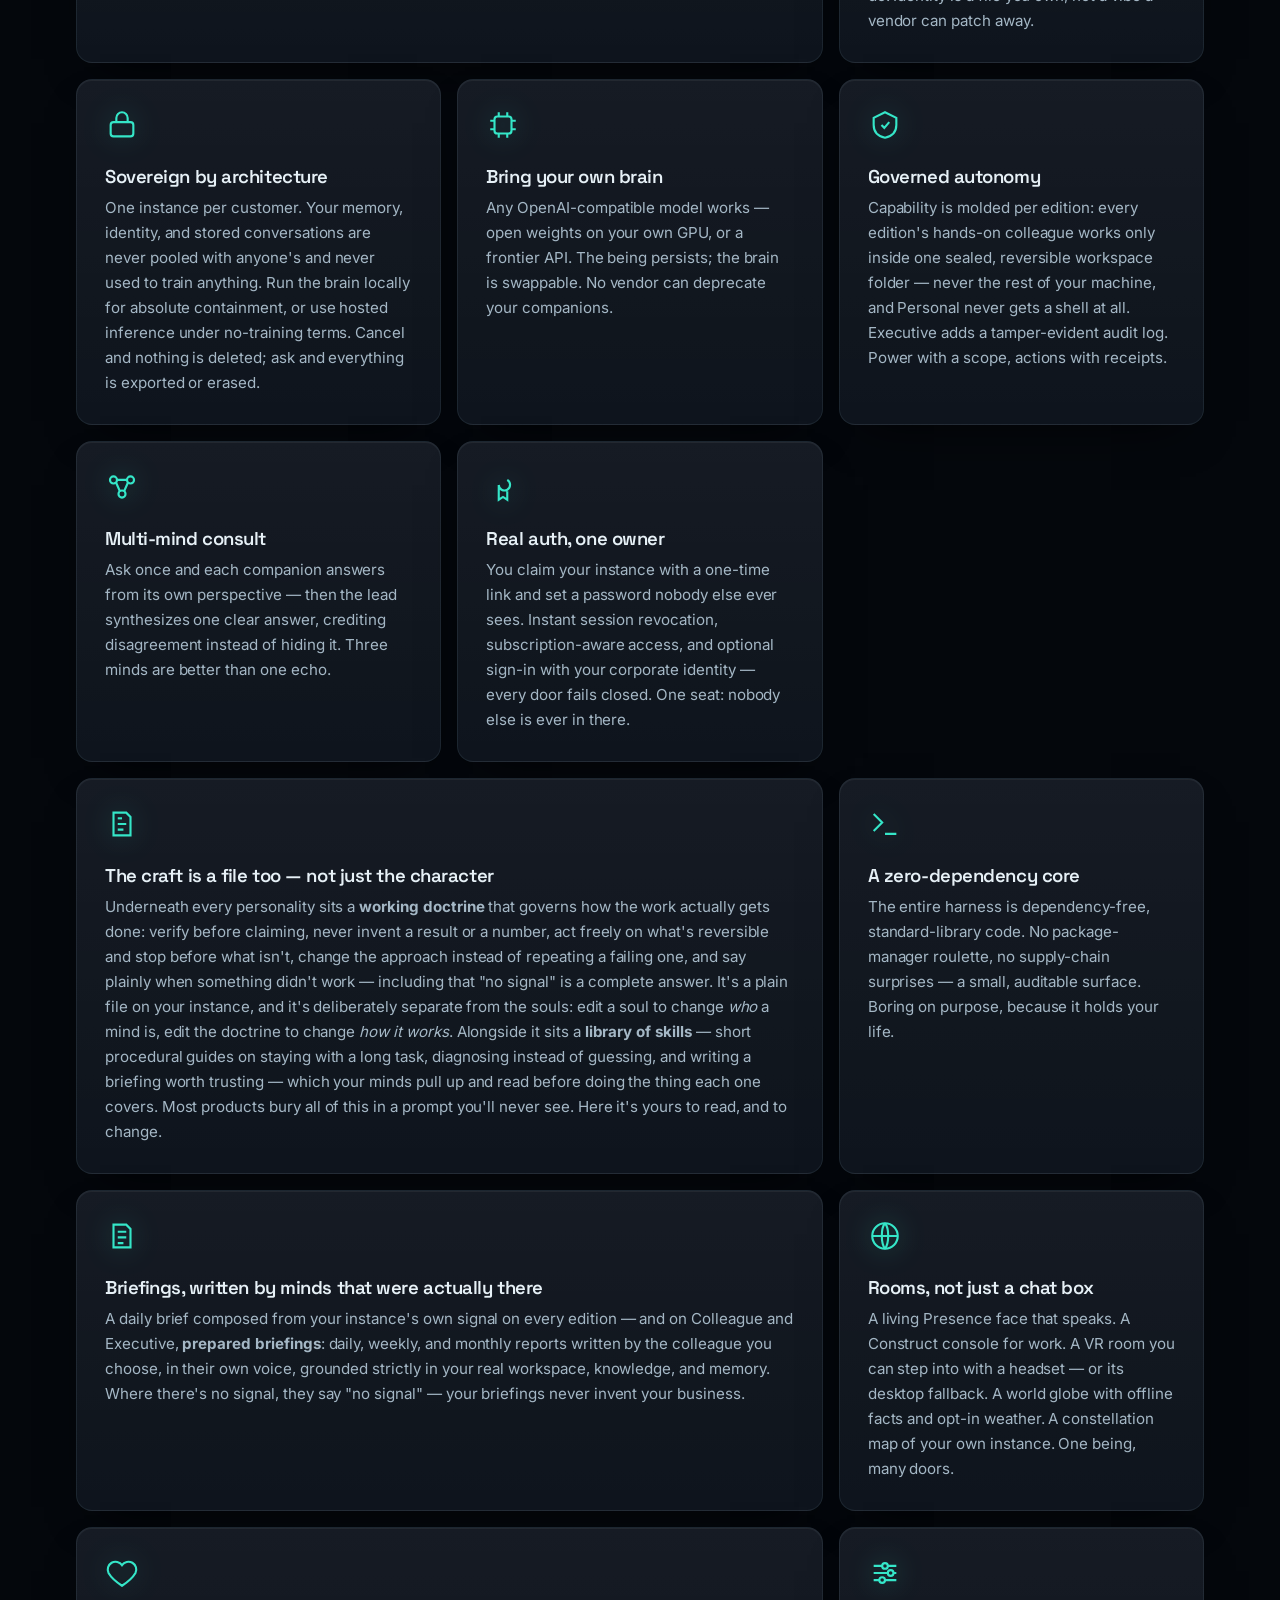
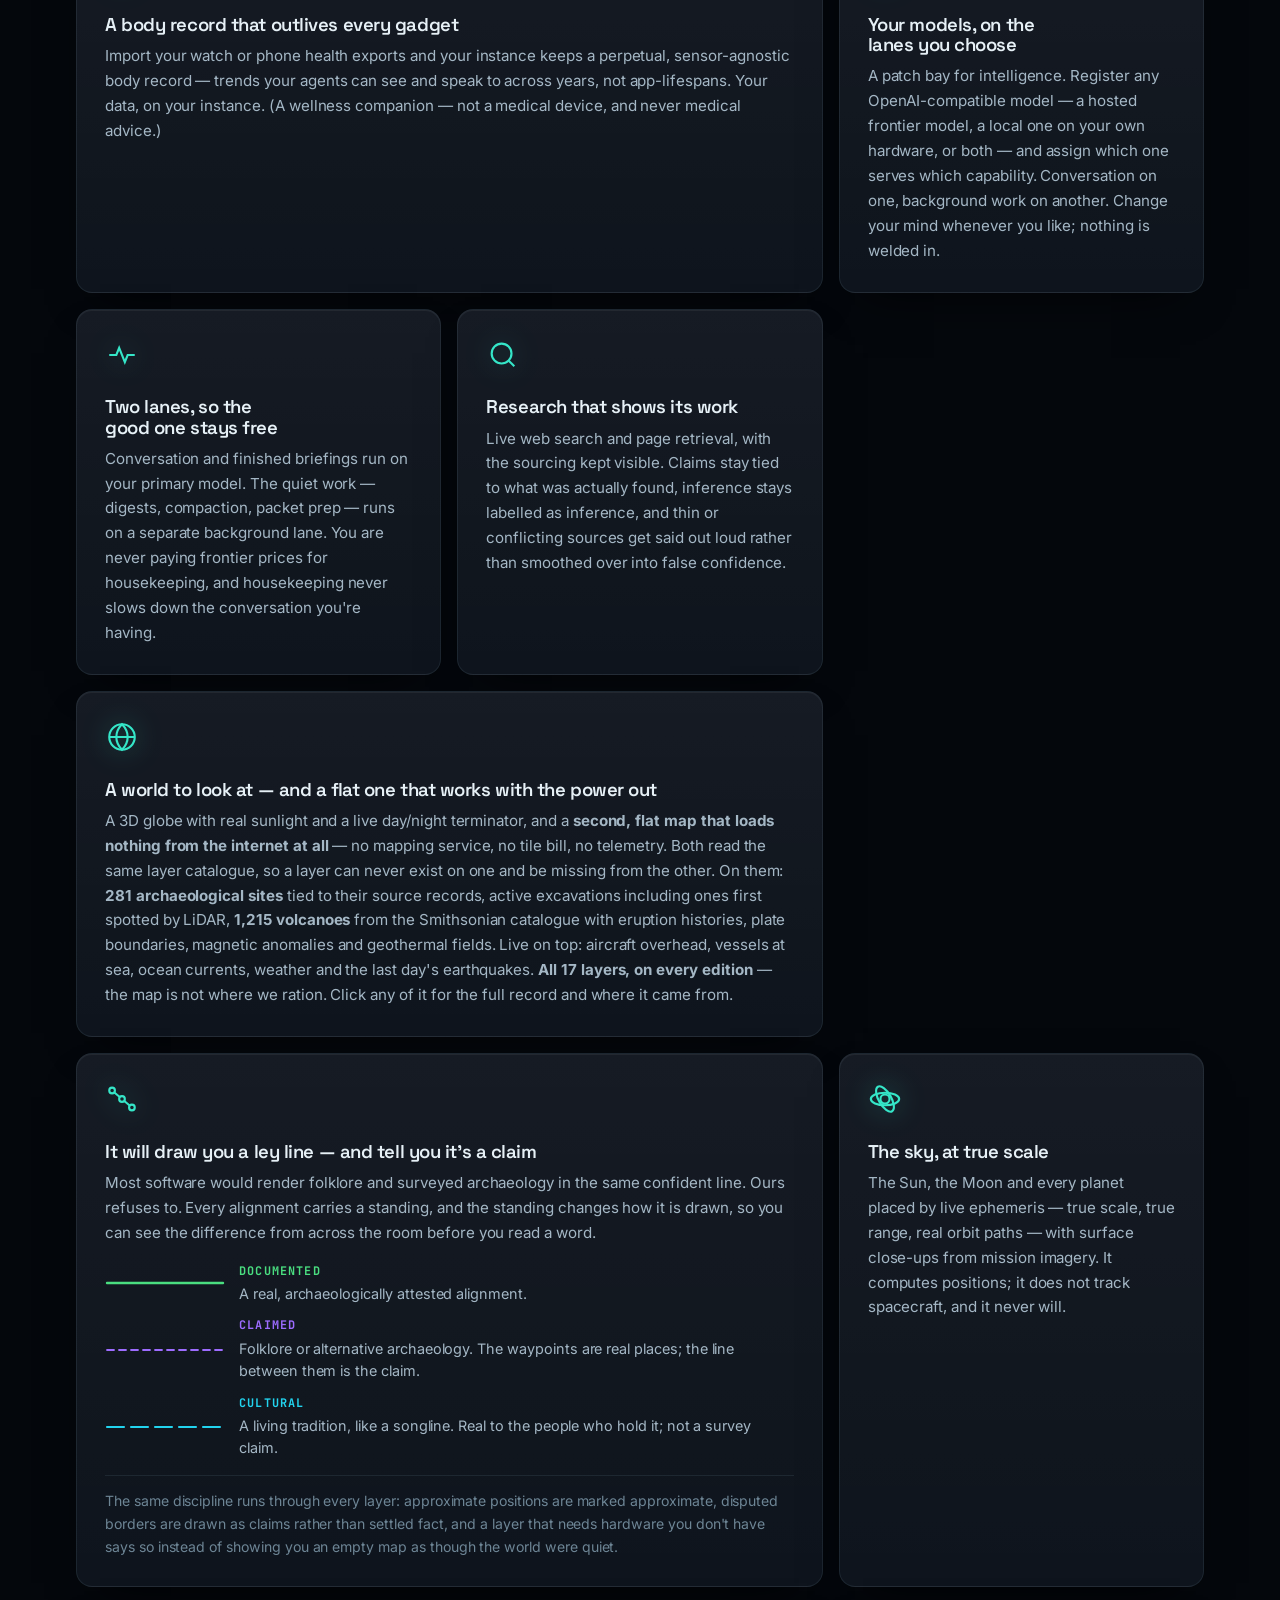
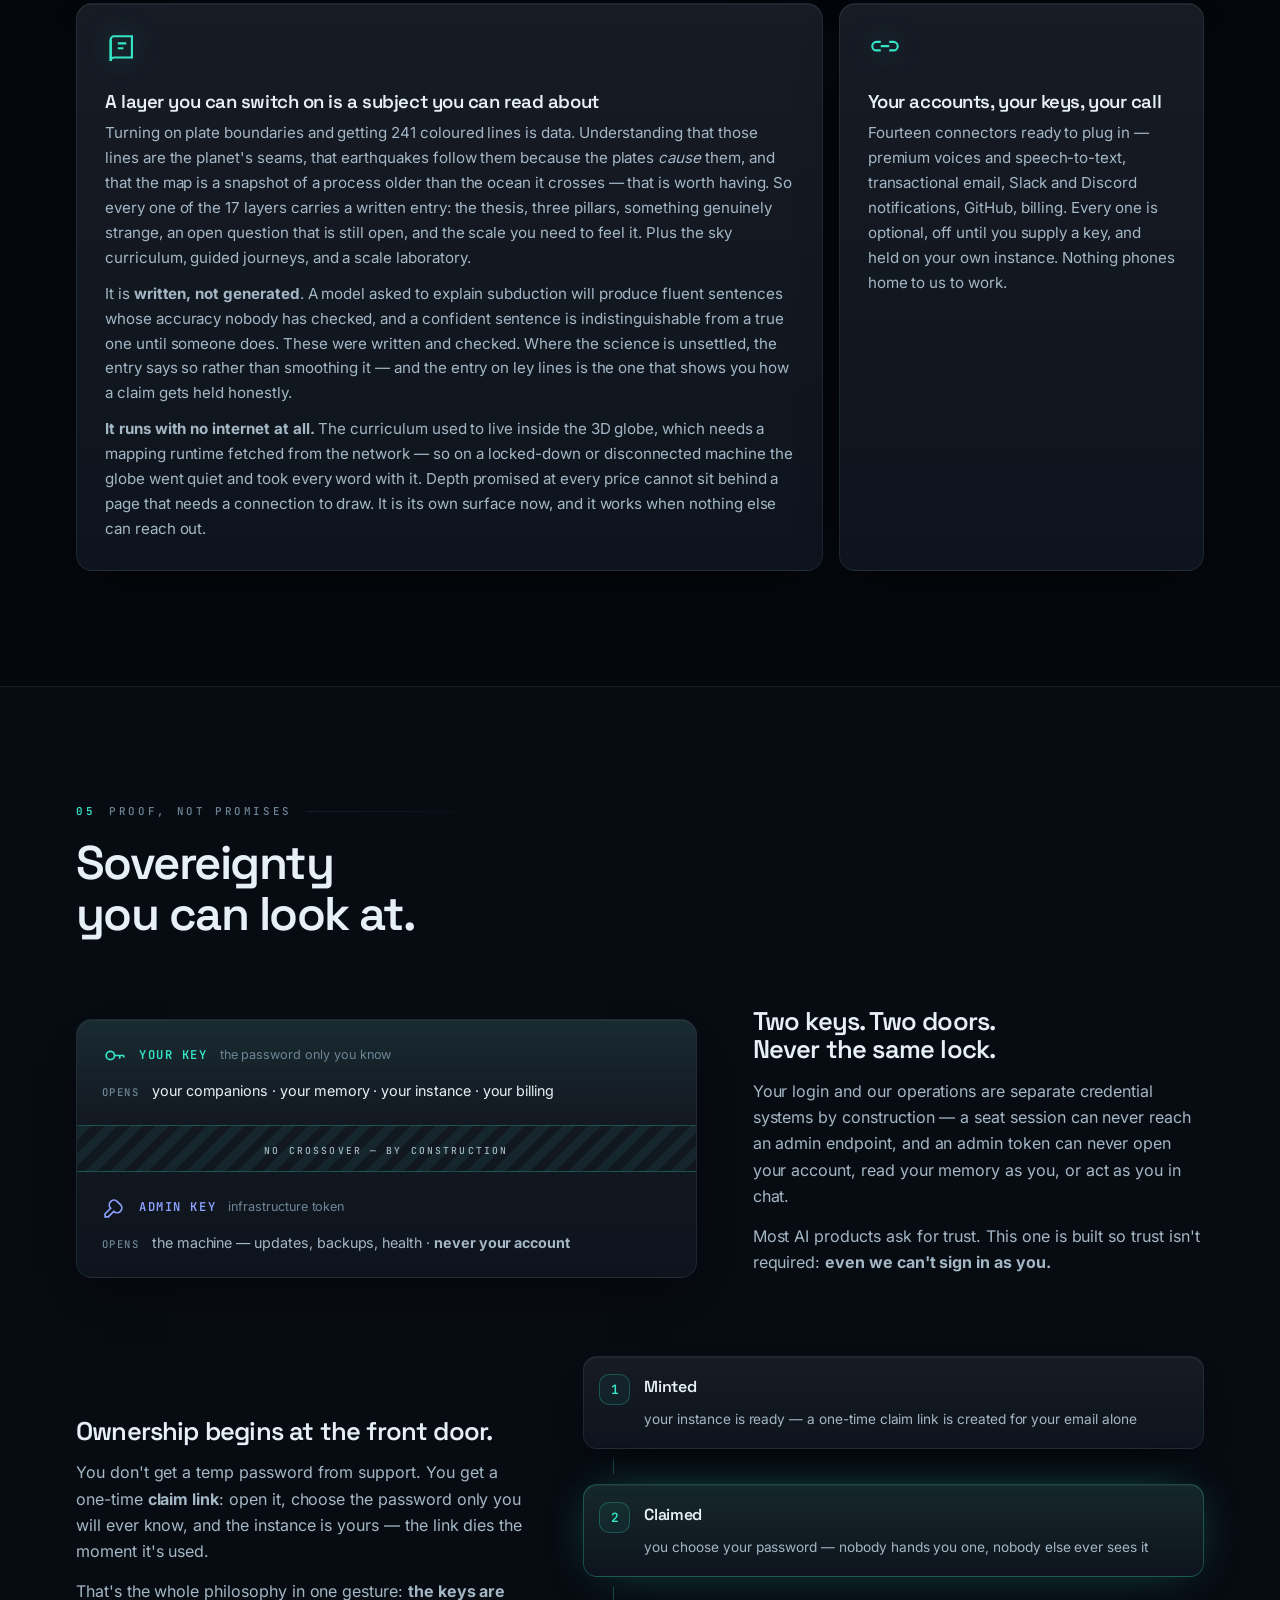
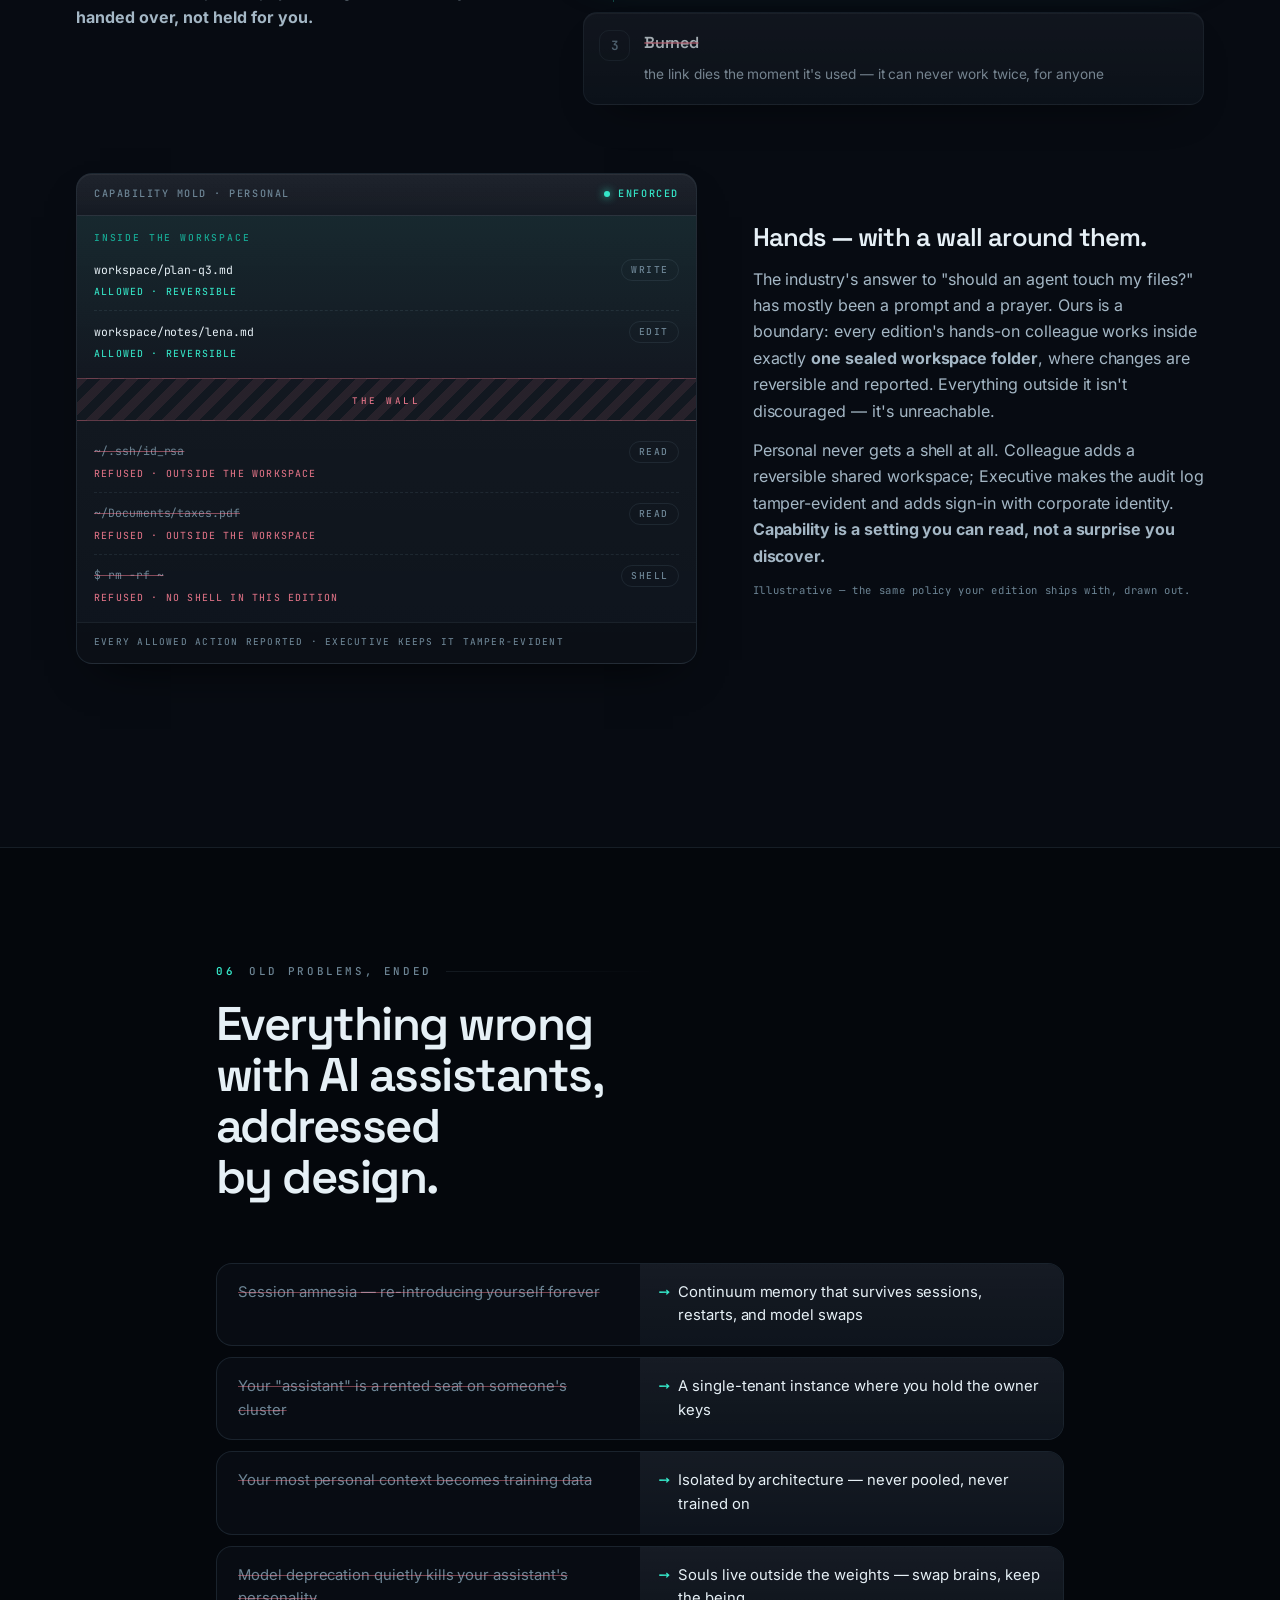
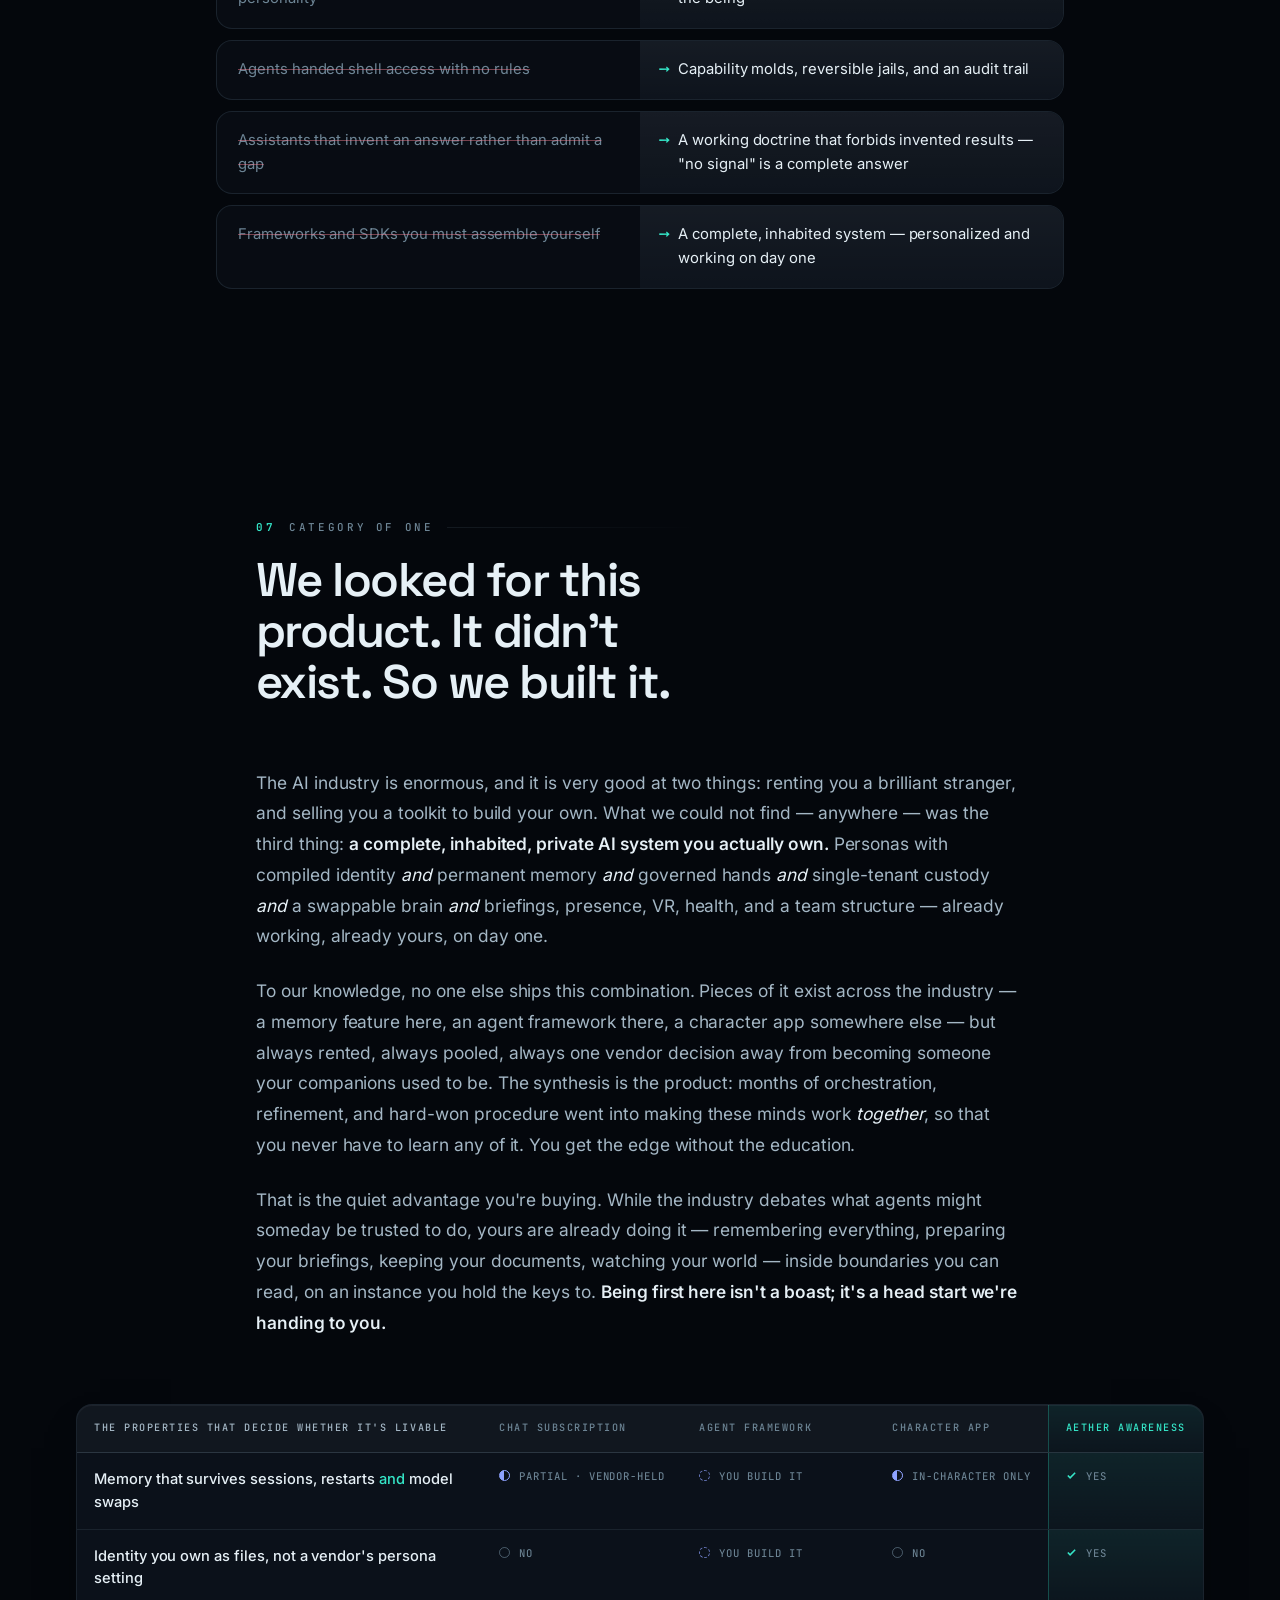
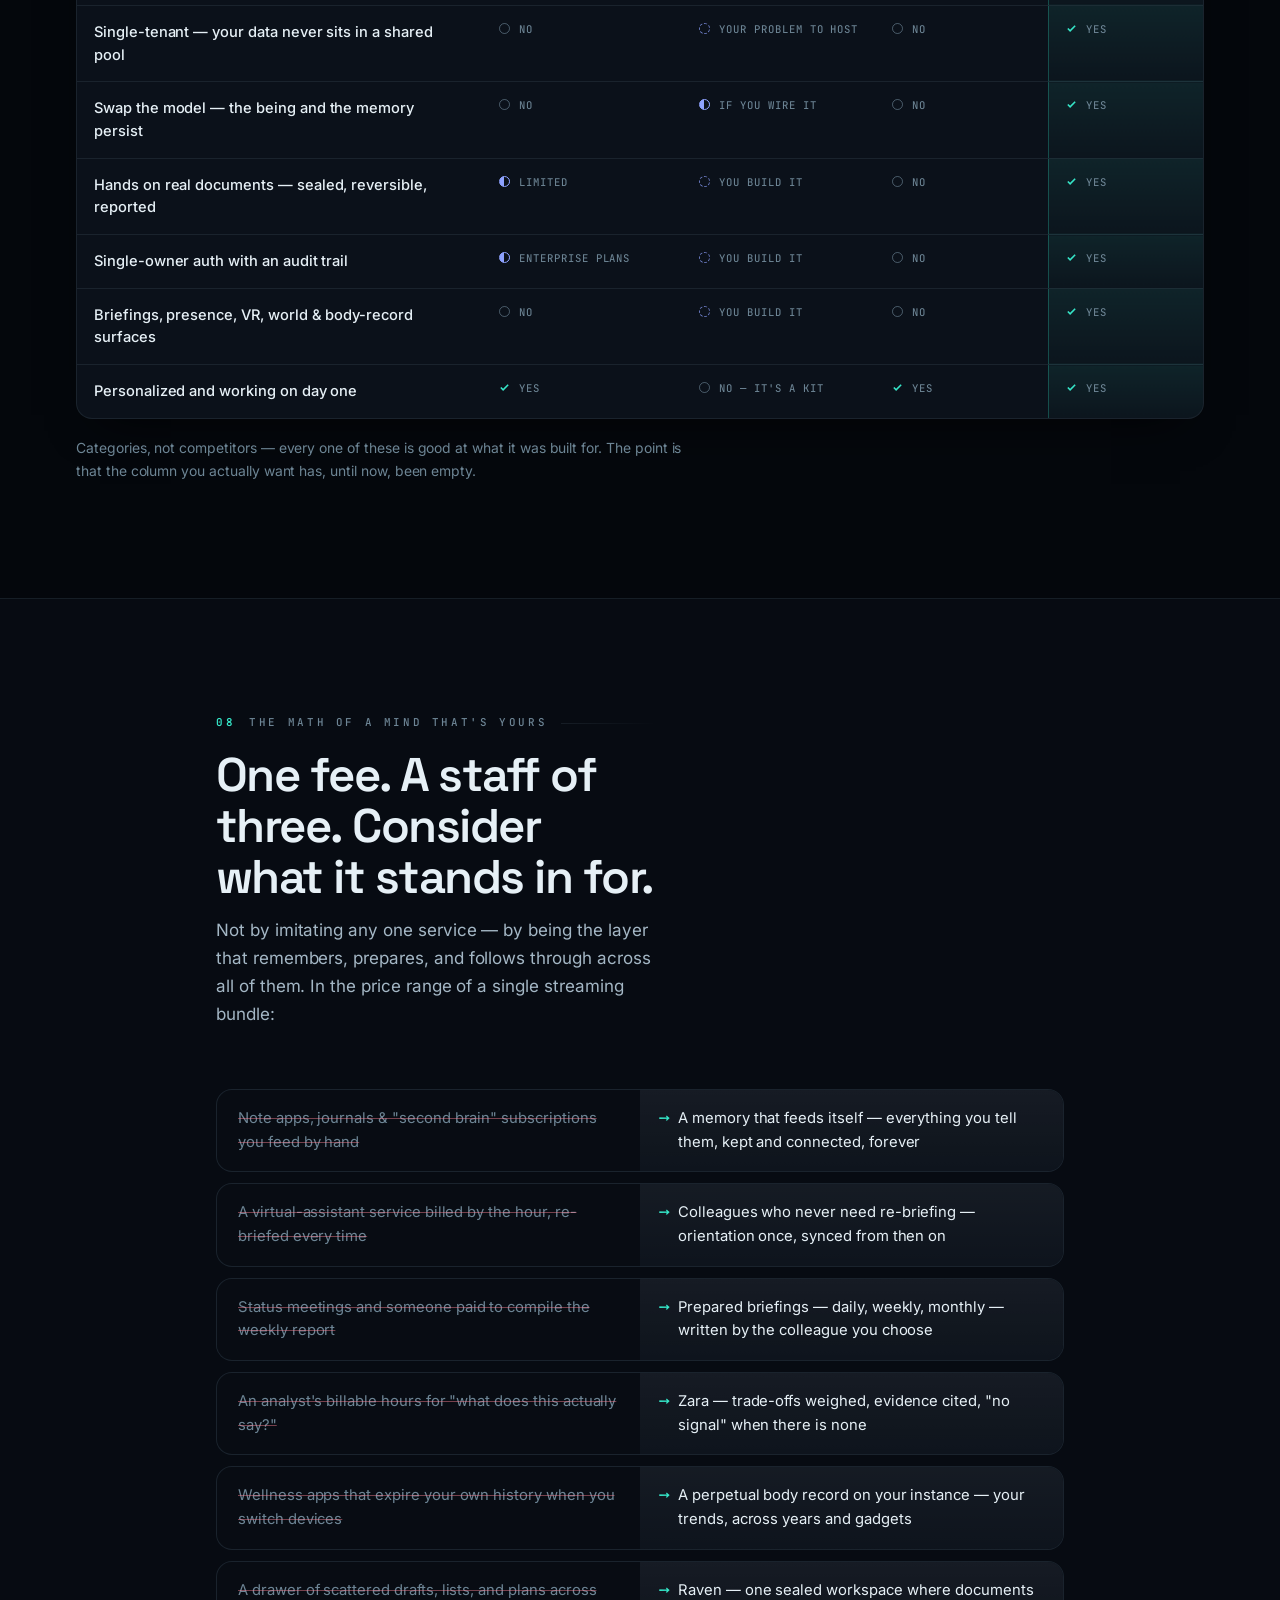
==== commit 2336be1f: "Remove the roles claims from the page Three left after the single-seat pass: the industry critique l" ====
--- a/index.html
+++ b/index.html
@@ -234,7 +234,7 @@
 
       <p><b>Then autonomy.</b> The same industry that won't give your agent a memory will happily hand it a
         shell. Agents are being wired into files, inboxes, and infrastructure with a prompt and a prayer —
-        no scope, no roles, no reversibility, no audit trail. That isn't power; it's liability with good
+        no scope, no reversibility, no audit trail. That isn't power; it's liability with good
         marketing. A capable colleague operates inside boundaries — a defined job, actions that can be
         undone, a record of what happened, and a door that locks. Software colleagues deserve the same
         architecture, and so do the people who live with them.</p>
@@ -243,7 +243,7 @@
         every restart, and every model swap — when the context fills, your agents compact their own memory
         instead of forgetting you. Identity — we call them <em>souls</em> — molded to you by a
         personalization compiler and stored as files you own, on a single-tenant instance nobody else
-        touches. Autonomy with a jail, roles, and receipts. And the model itself demoted to what it always
+        touches. Autonomy with a jail and receipts. And the model itself demoted to what it always
         should have been: <b>an organ, not the being</b>. Swap the brain — local open weights today, a
         frontier API tomorrow — and your companions remain exactly themselves, because the things that make
         them <em>them</em> (memory, character, boundaries) live with you, not inside anyone's weights.</p>
@@ -752,7 +752,7 @@
       <div class="fix"><div class="was">Your "assistant" is a rented seat on someone's cluster</div><div class="now">A single-tenant instance where you hold the owner keys</div></div>
       <div class="fix"><div class="was">Your most personal context becomes training data</div><div class="now">Isolated by architecture — never pooled, never trained on</div></div>
       <div class="fix"><div class="was">Model deprecation quietly kills your assistant's personality</div><div class="now">Souls live outside the weights — swap brains, keep the being</div></div>
-      <div class="fix"><div class="was">Agents handed shell access with no rules</div><div class="now">Capability molds, reversible jails, roles, and an audit trail</div></div>
+      <div class="fix"><div class="was">Agents handed shell access with no rules</div><div class="now">Capability molds, reversible jails, and an audit trail</div></div>
       <div class="fix"><div class="was">Assistants that invent an answer rather than admit a gap</div><div class="now">A working doctrine that forbids invented results — "no signal" is a complete answer</div></div>
       <div class="fix"><div class="was">Frameworks and SDKs you must assemble yourself</div><div class="now">A complete, inhabited system — personalized and working on day one</div></div>
     </div>
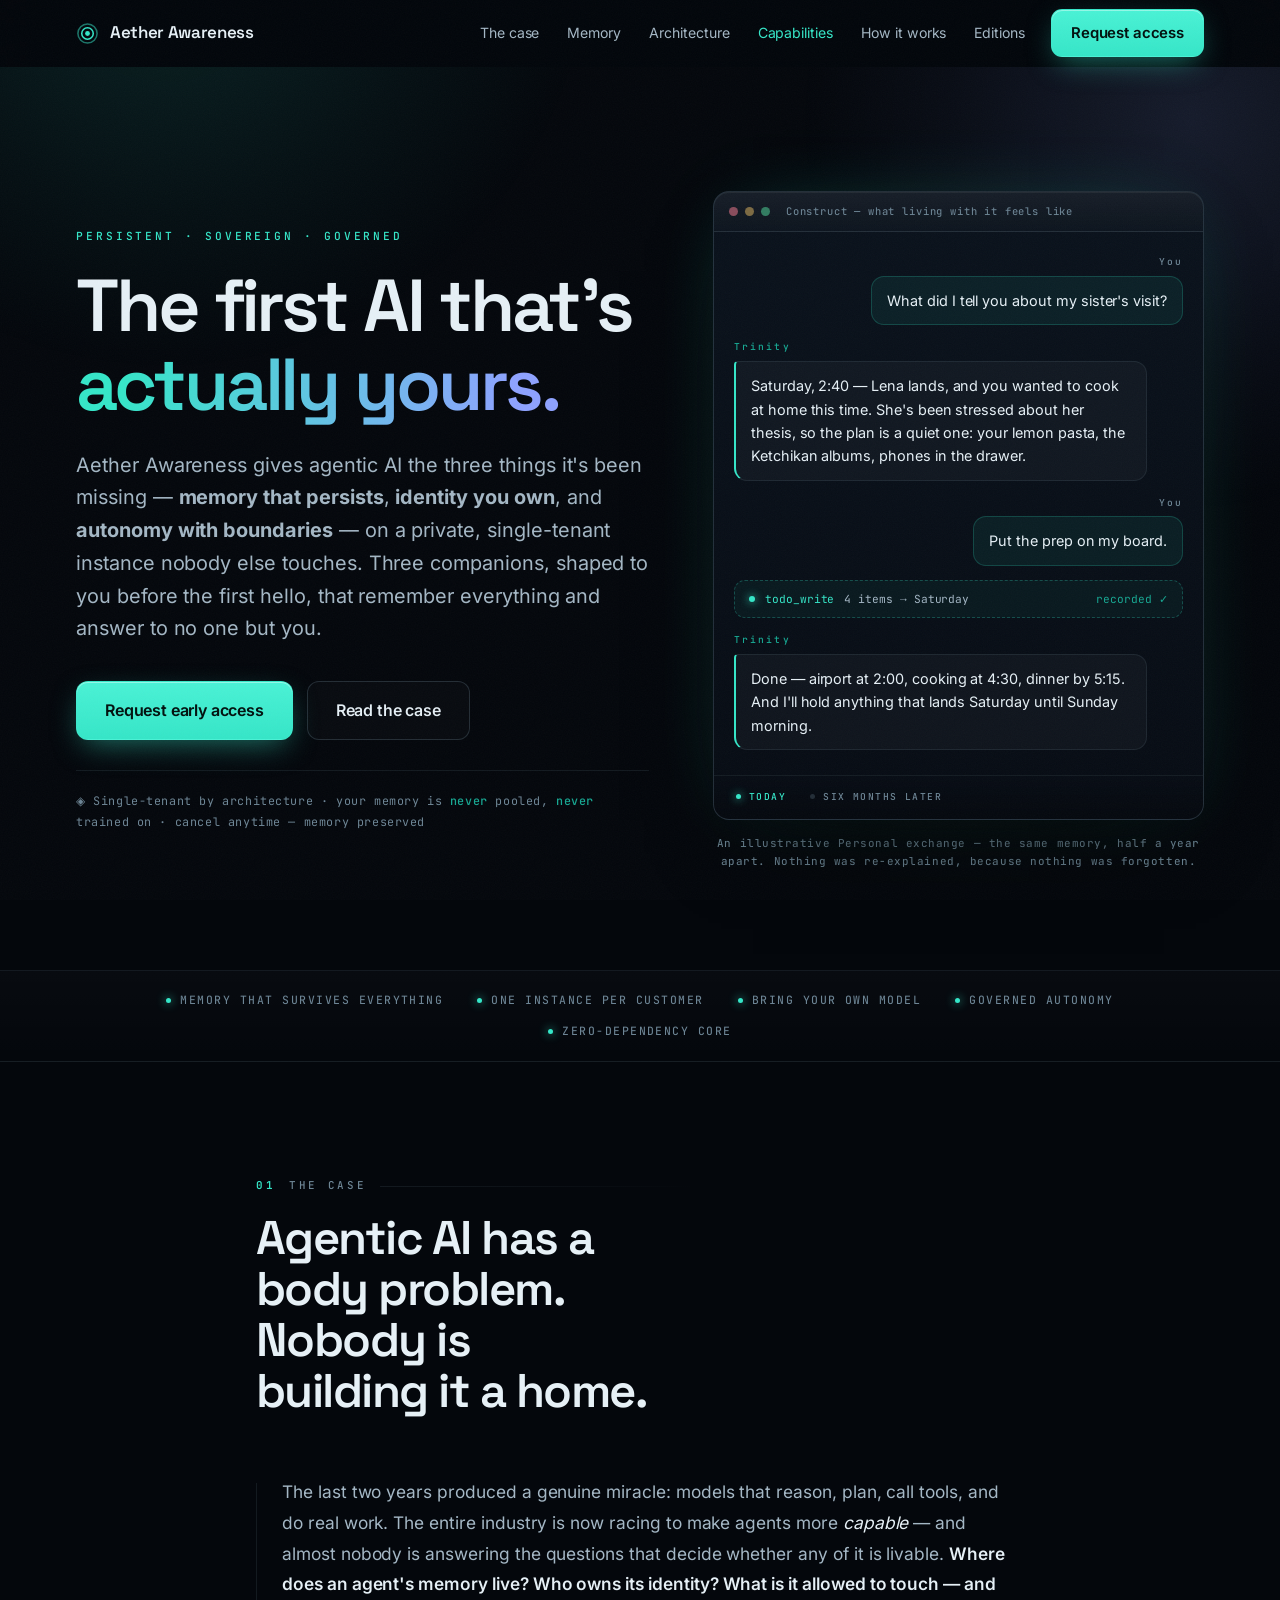
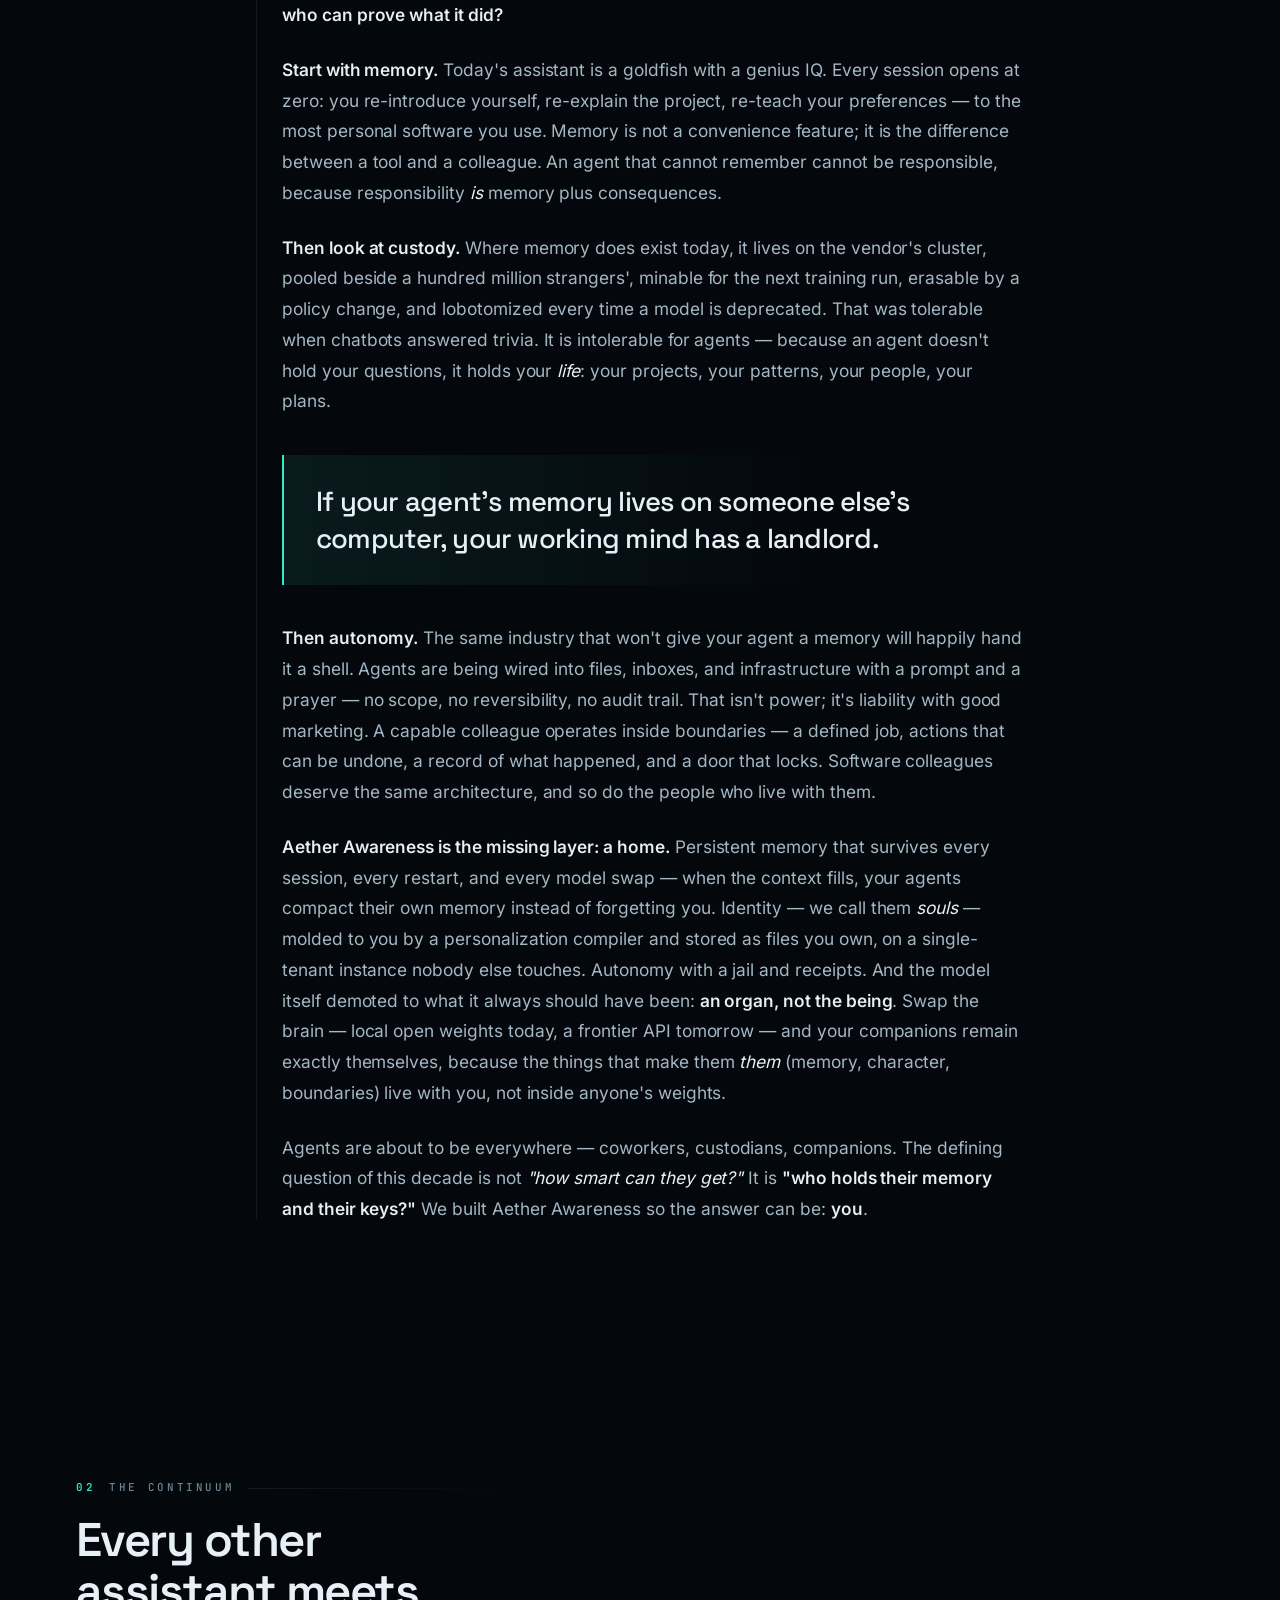
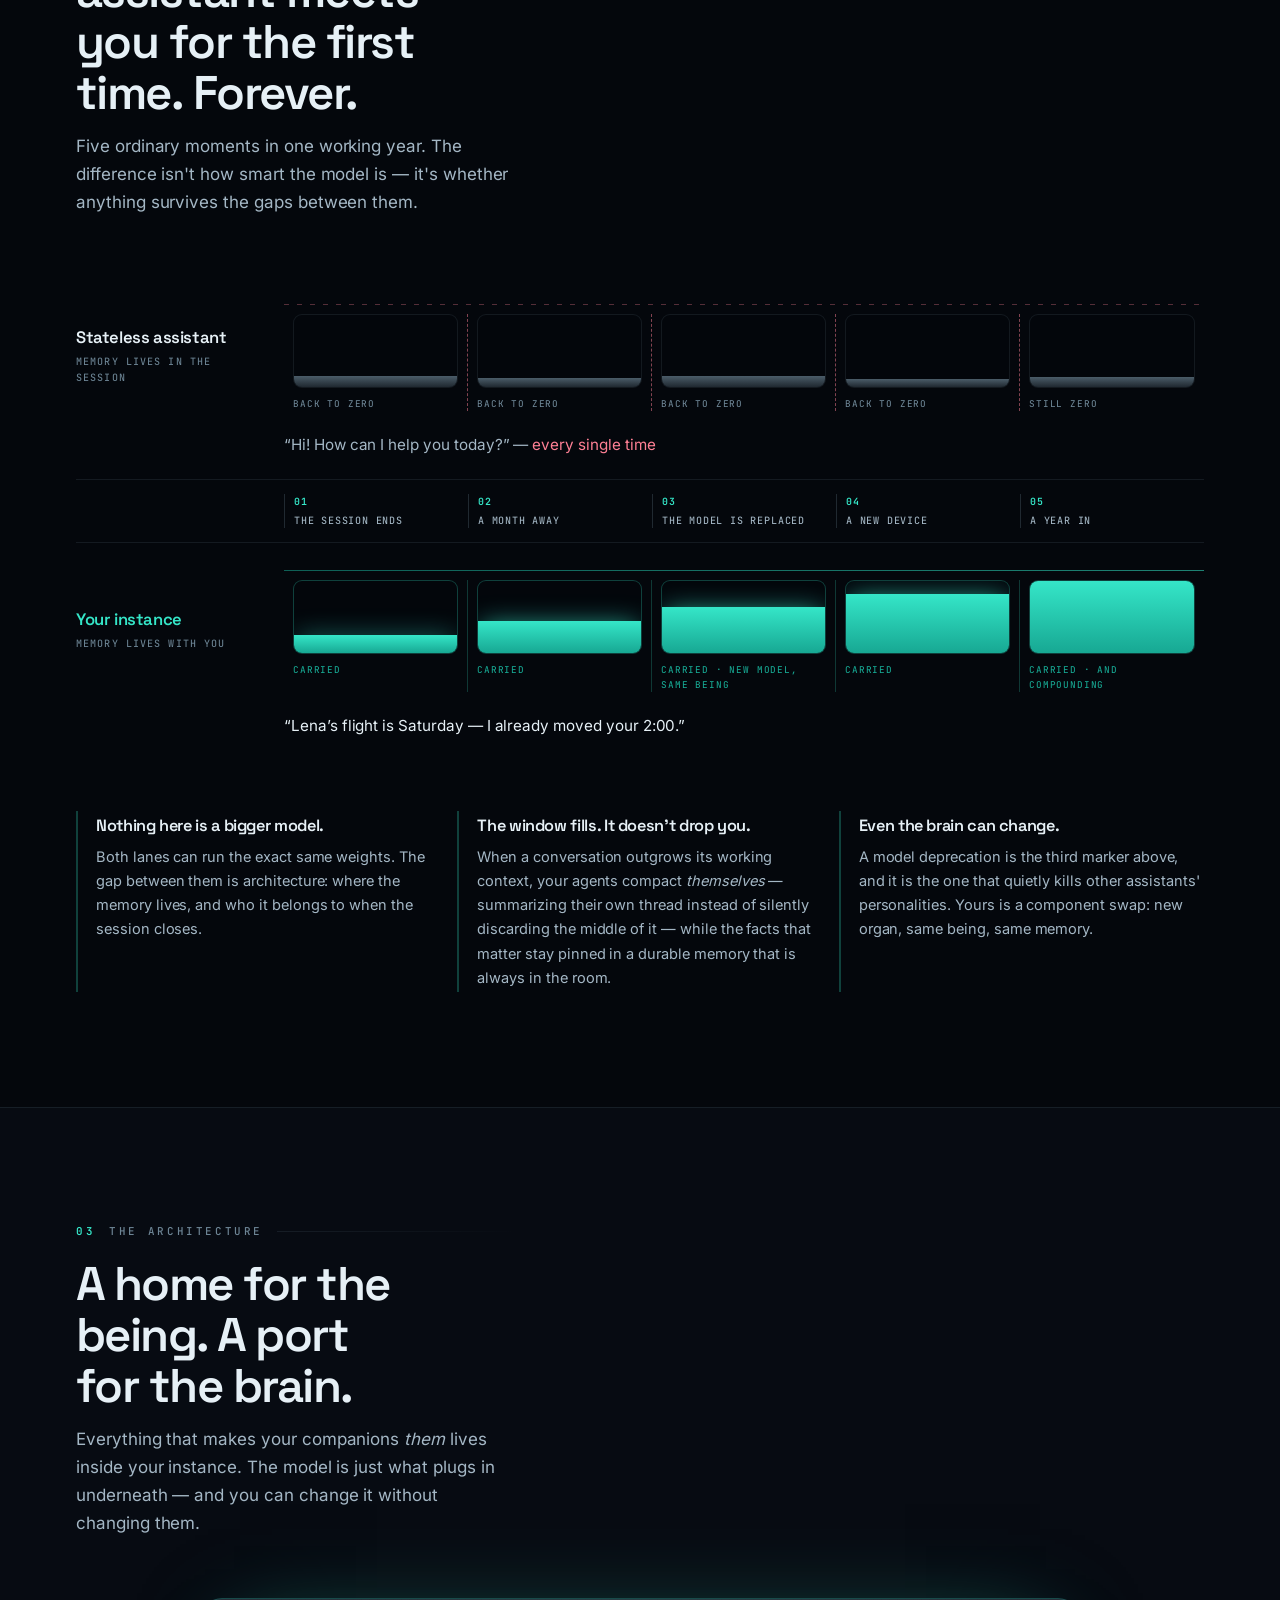
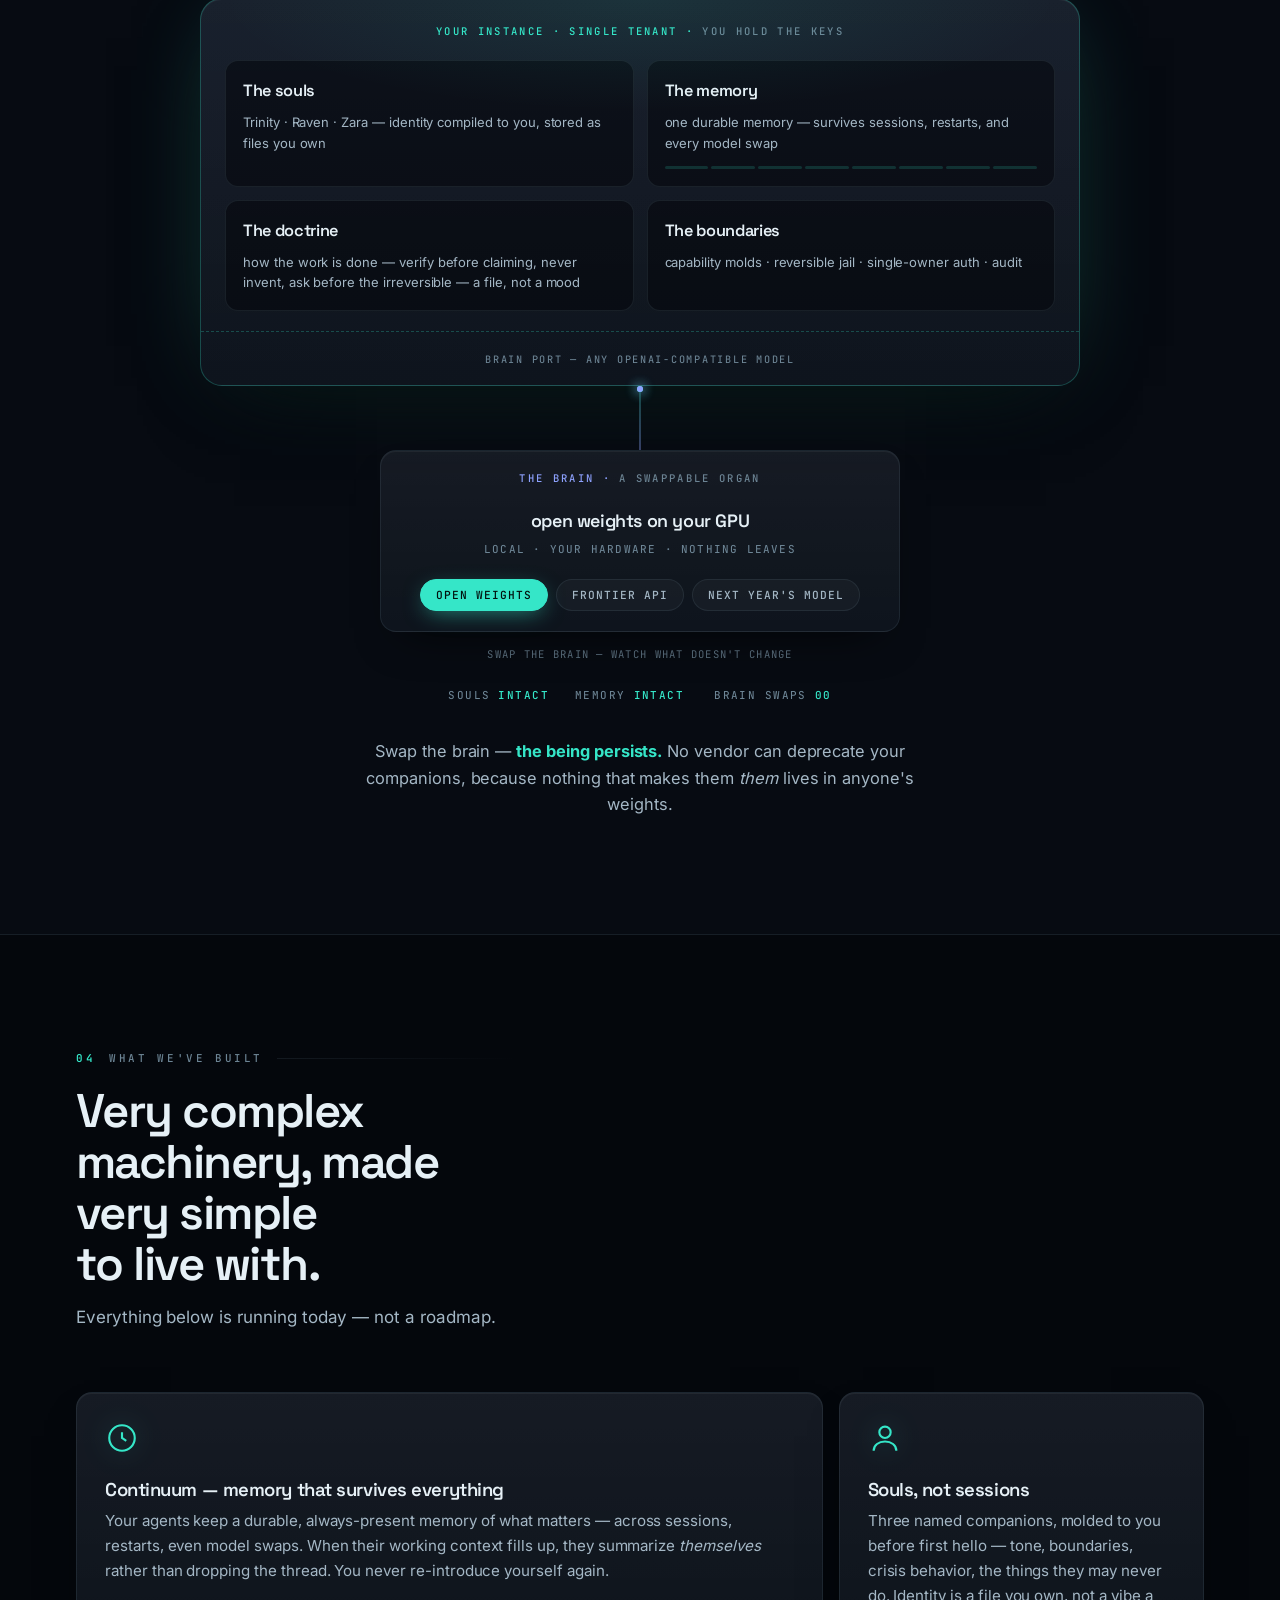
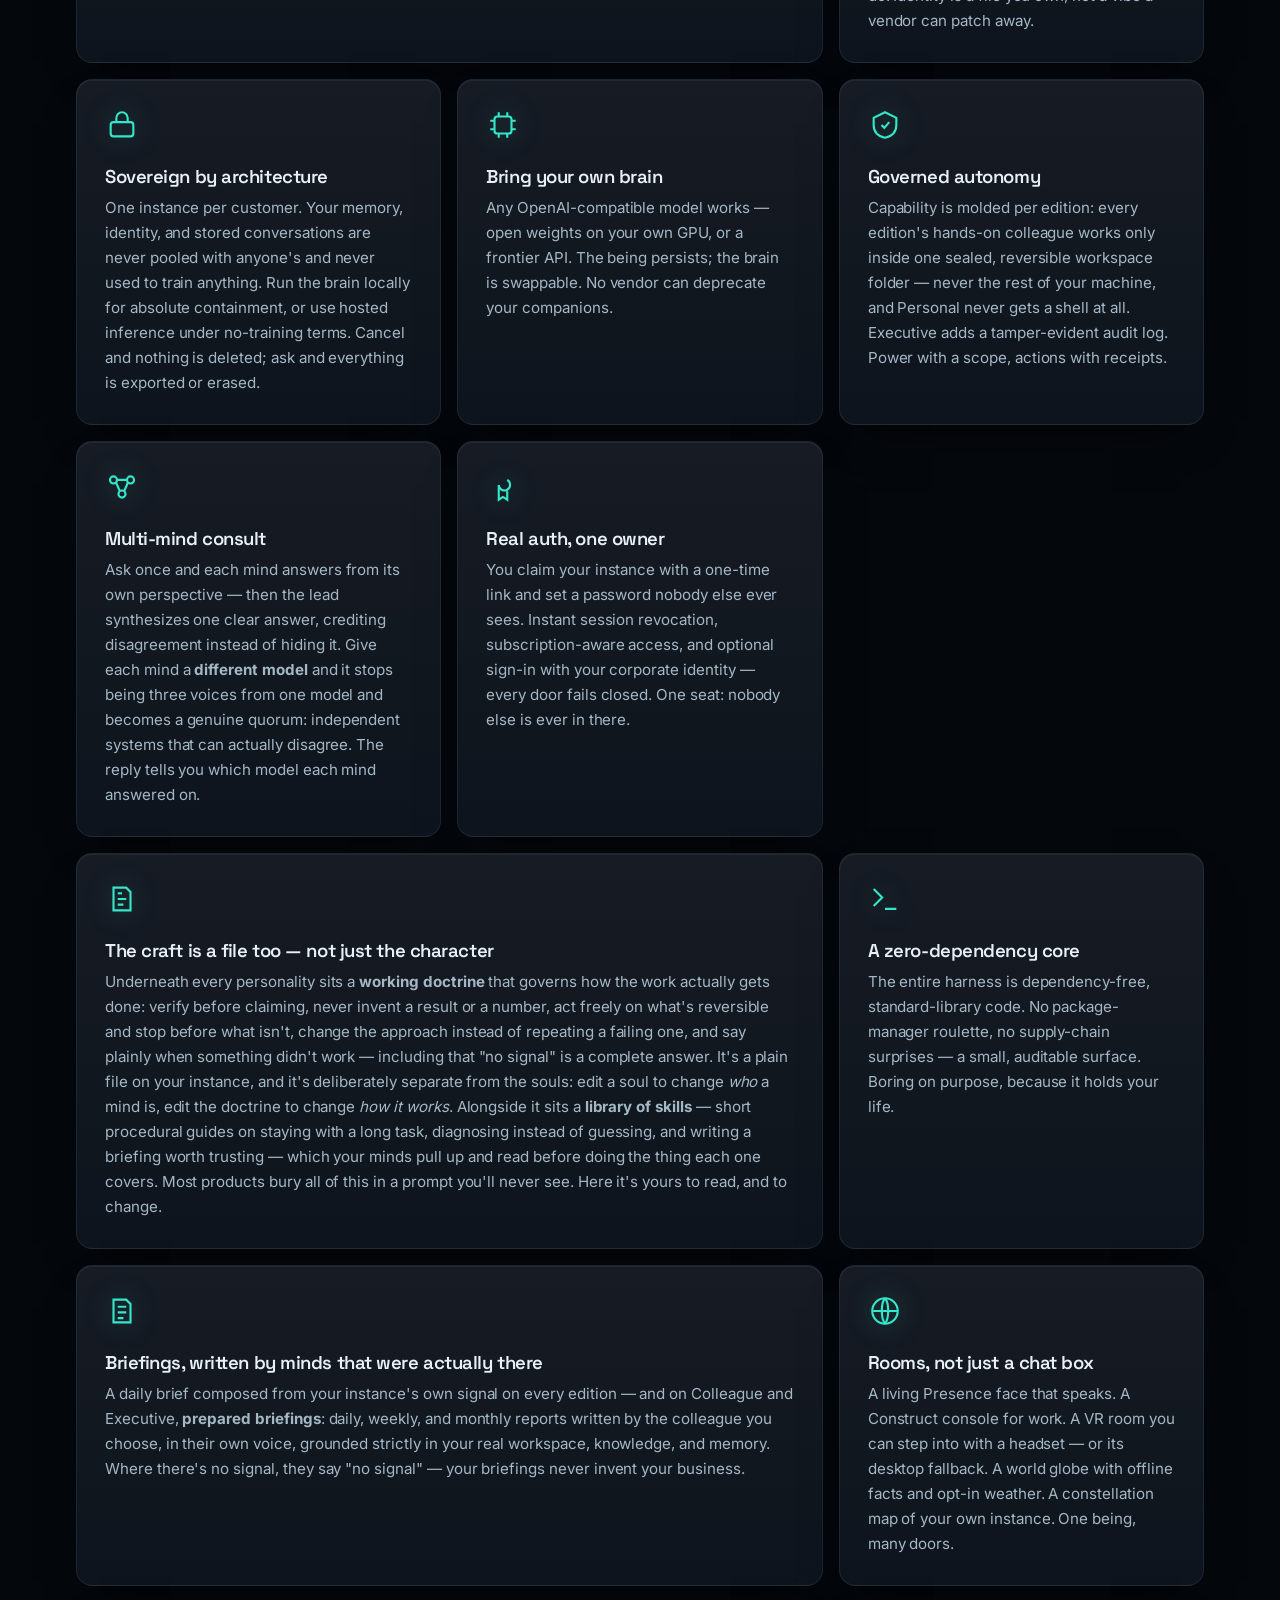
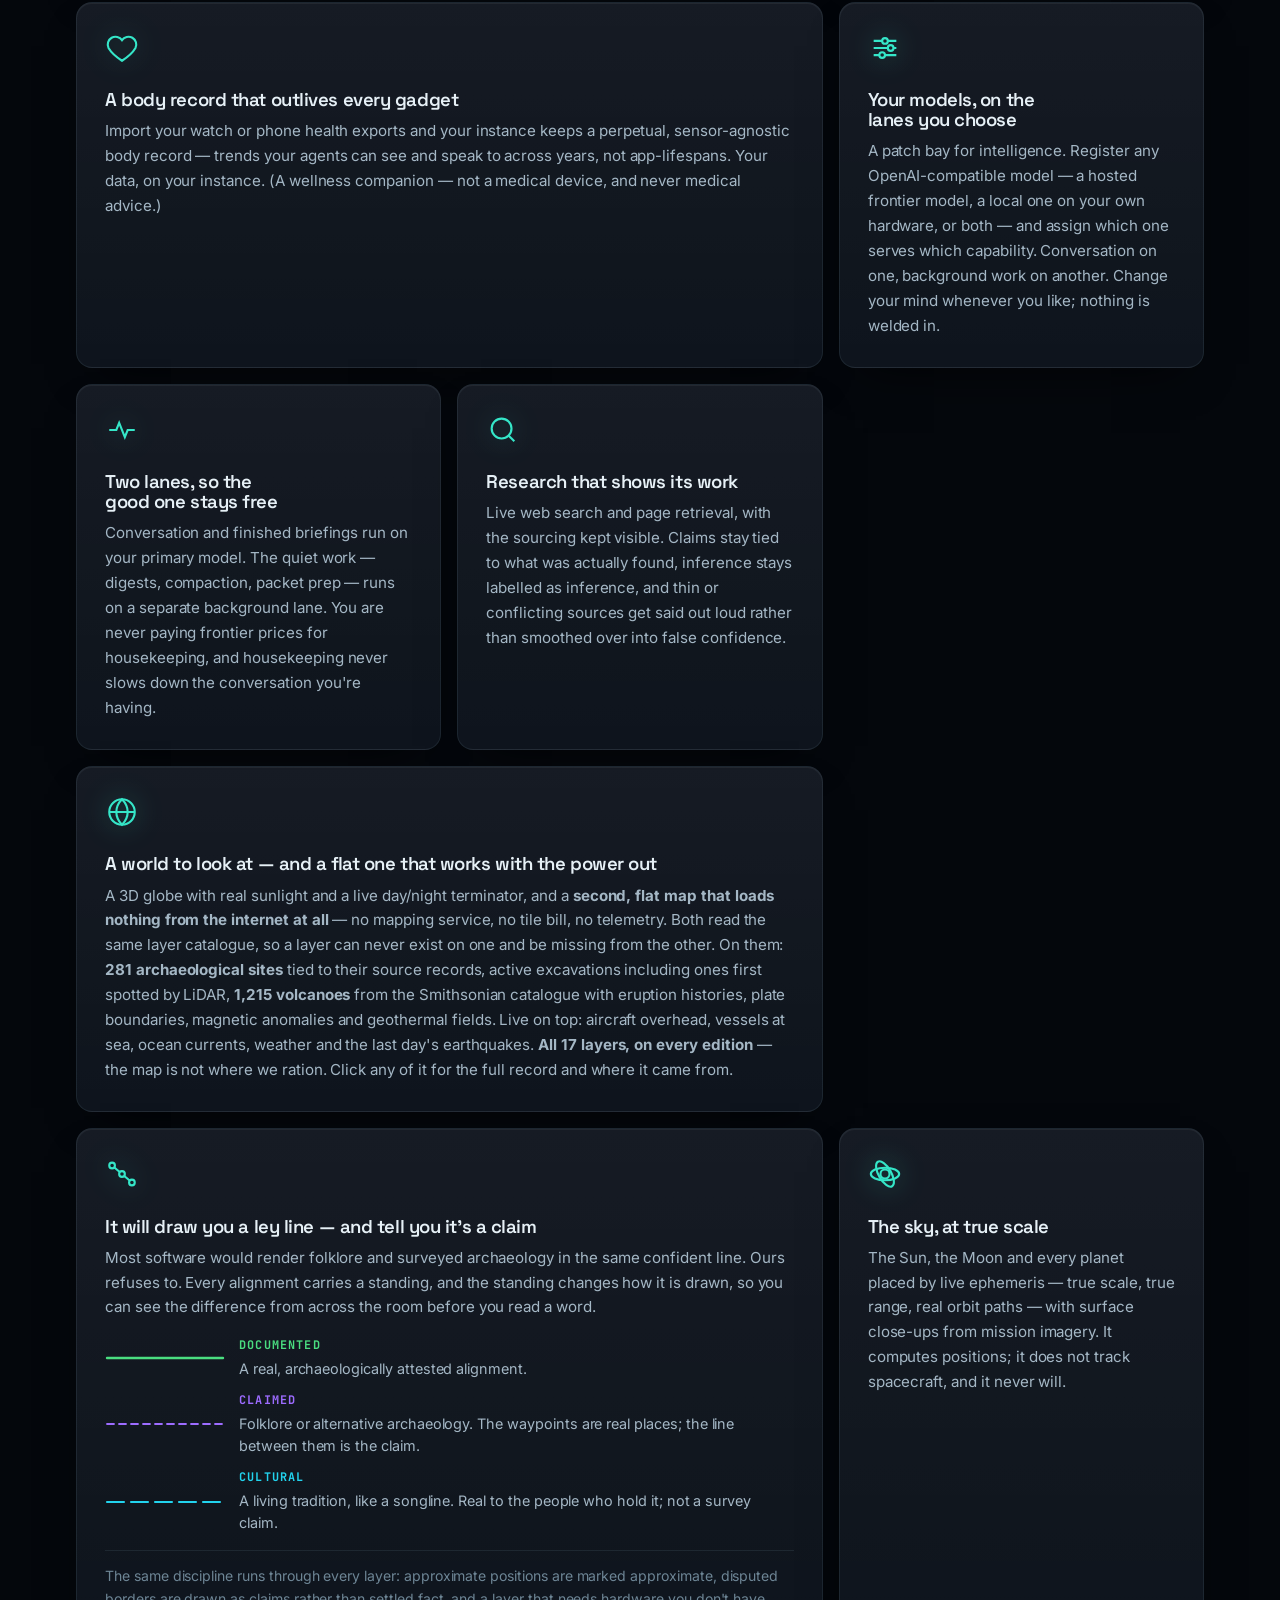
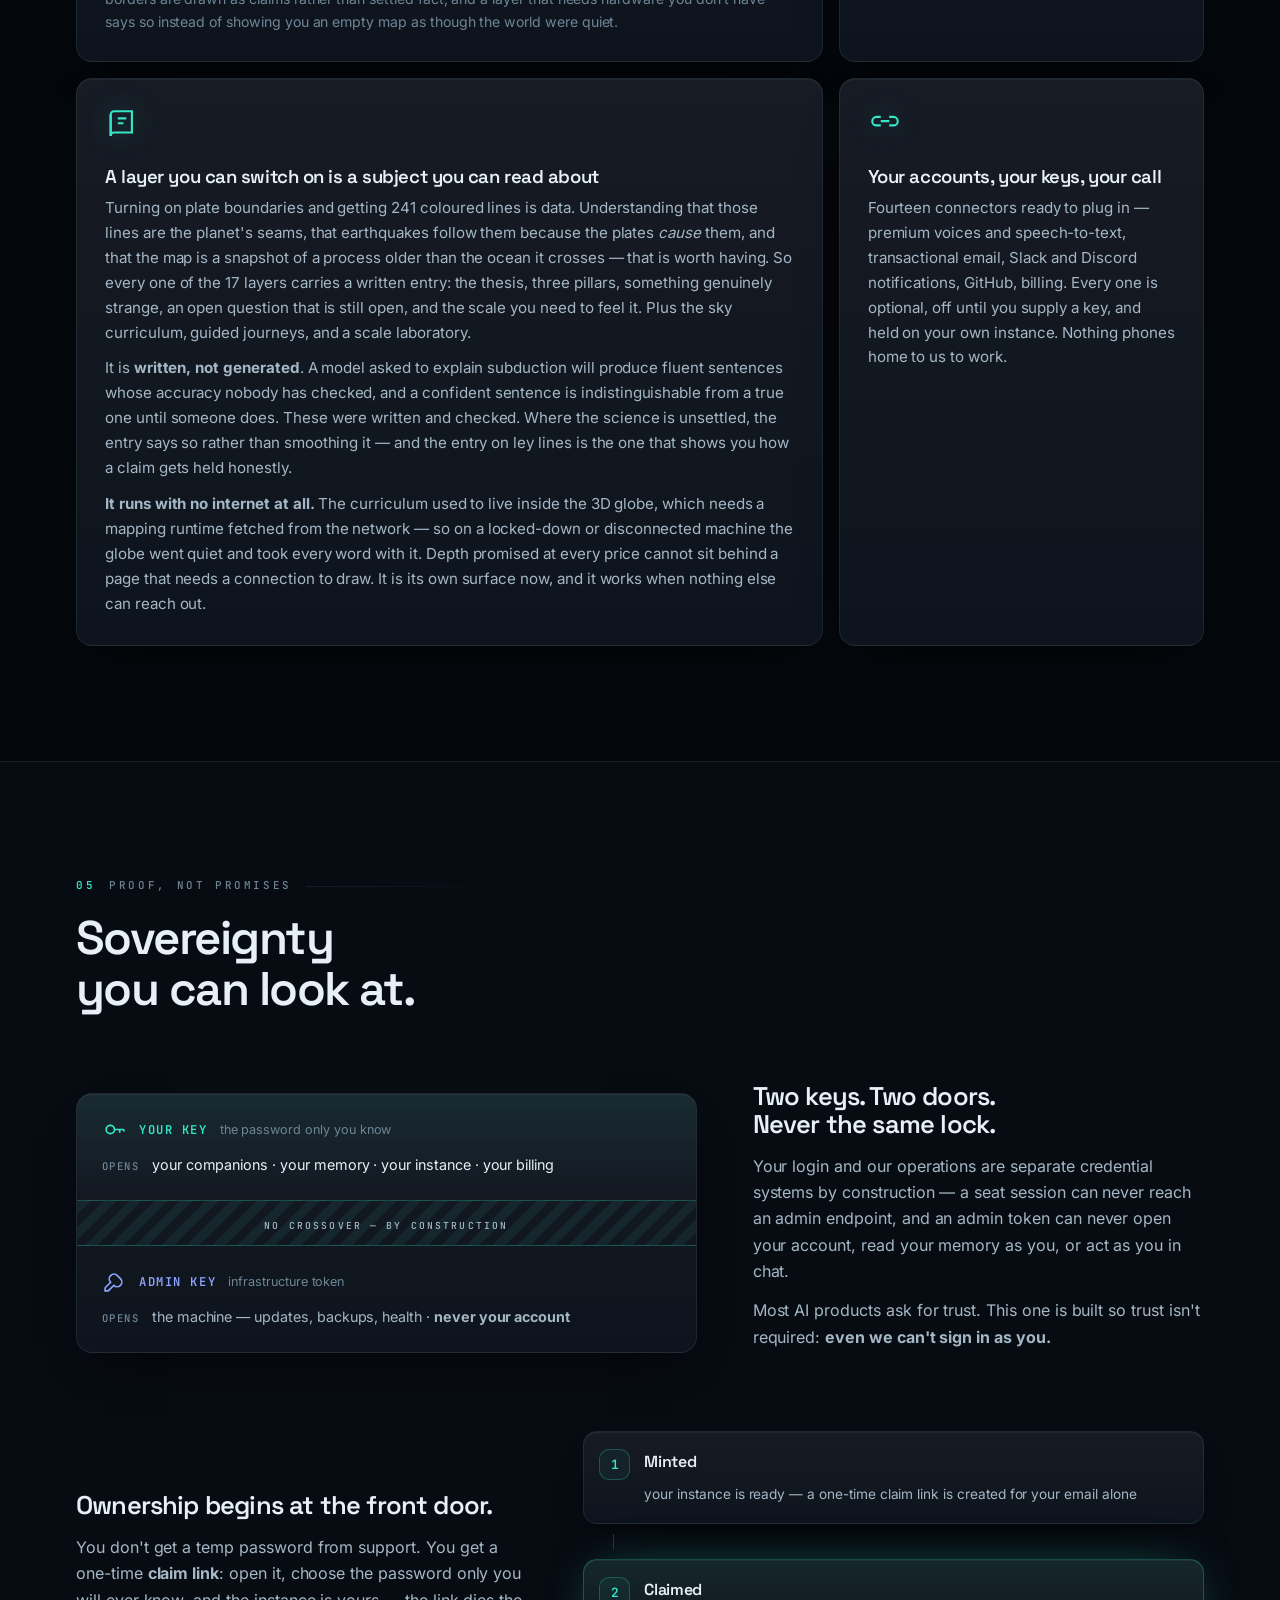
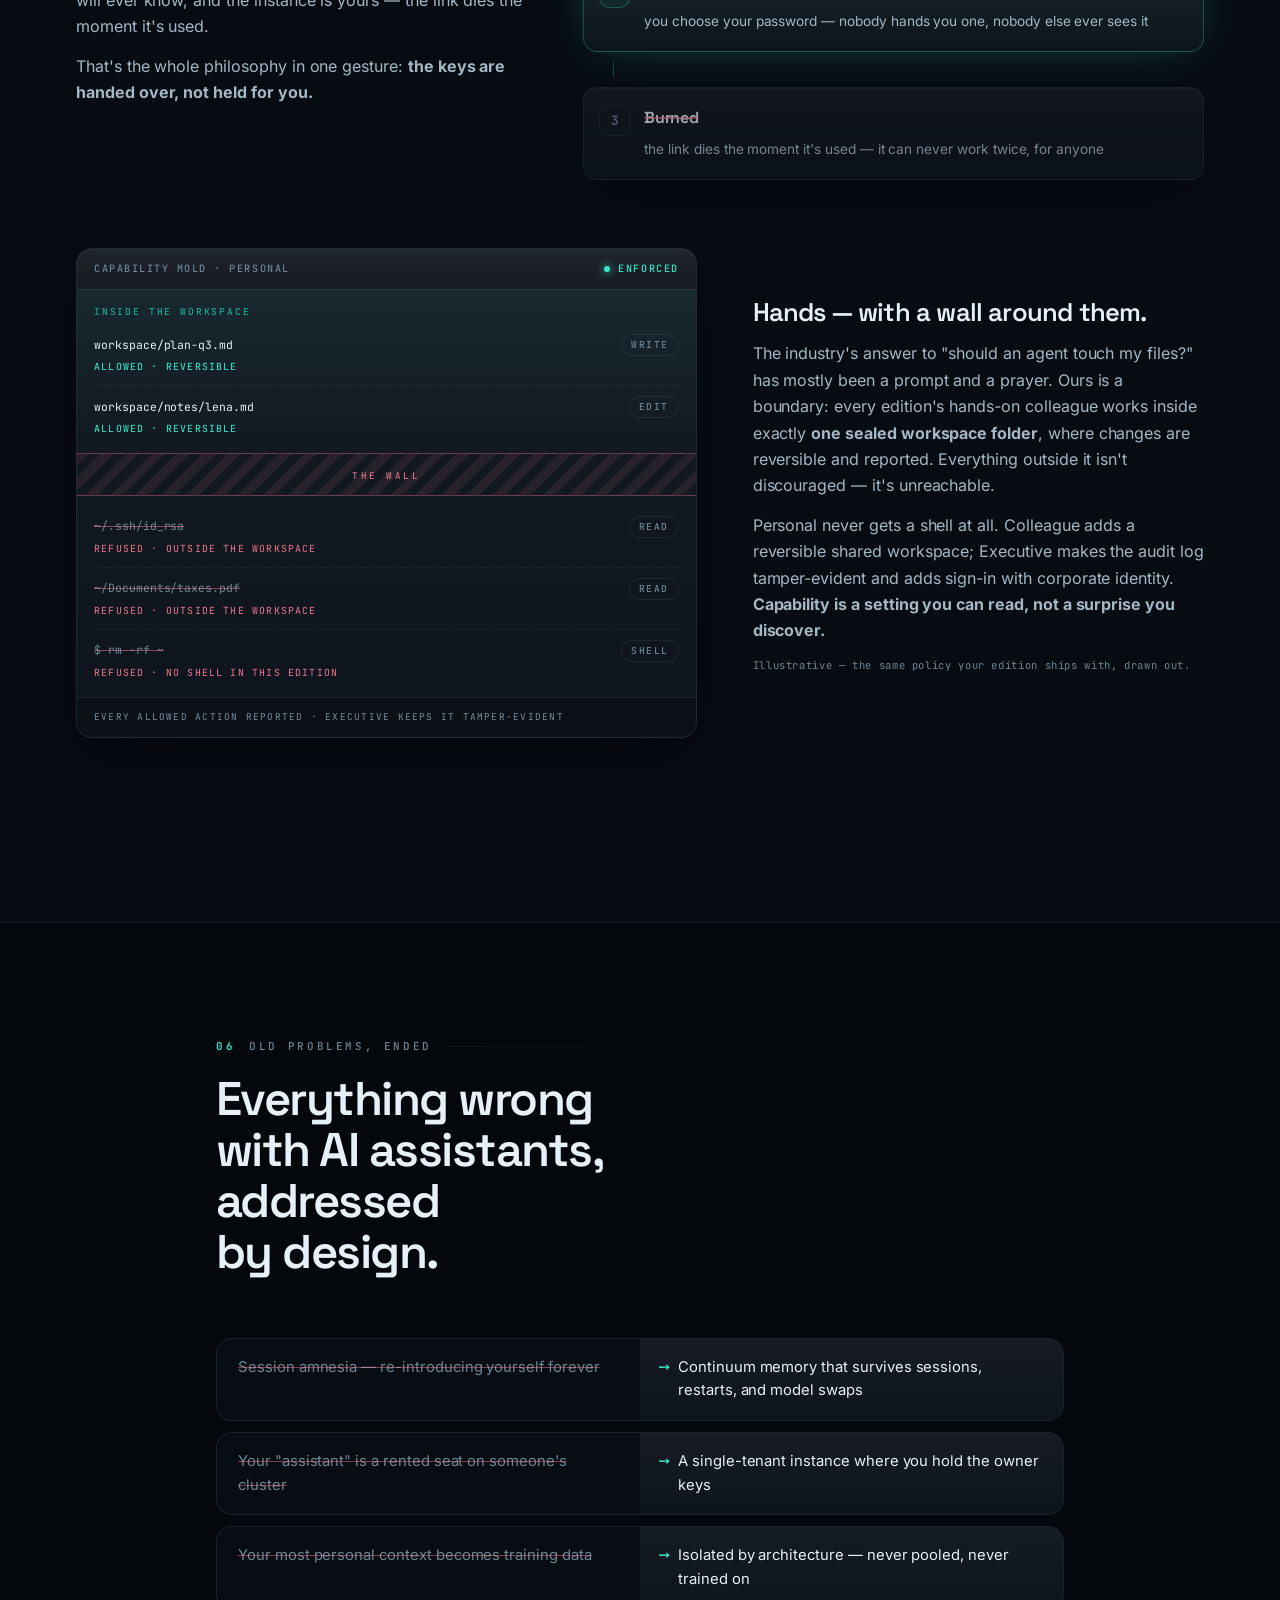
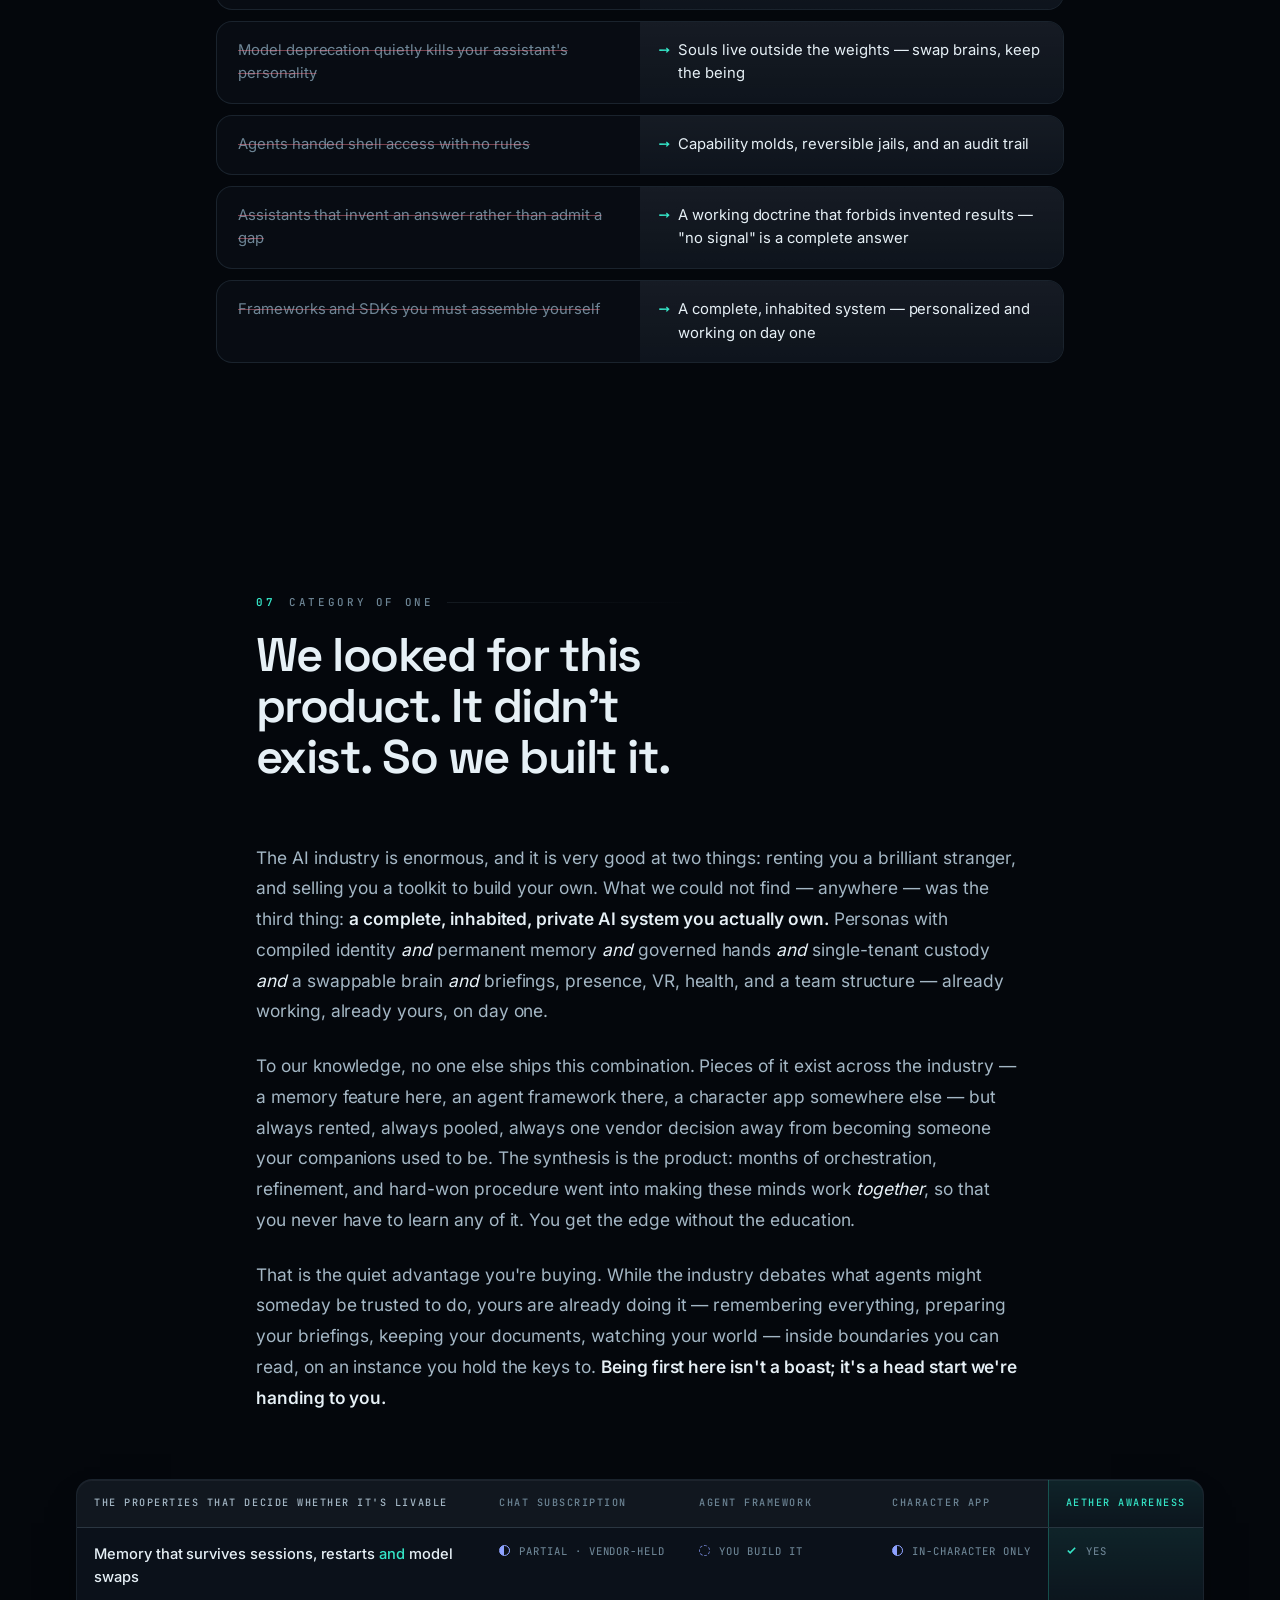
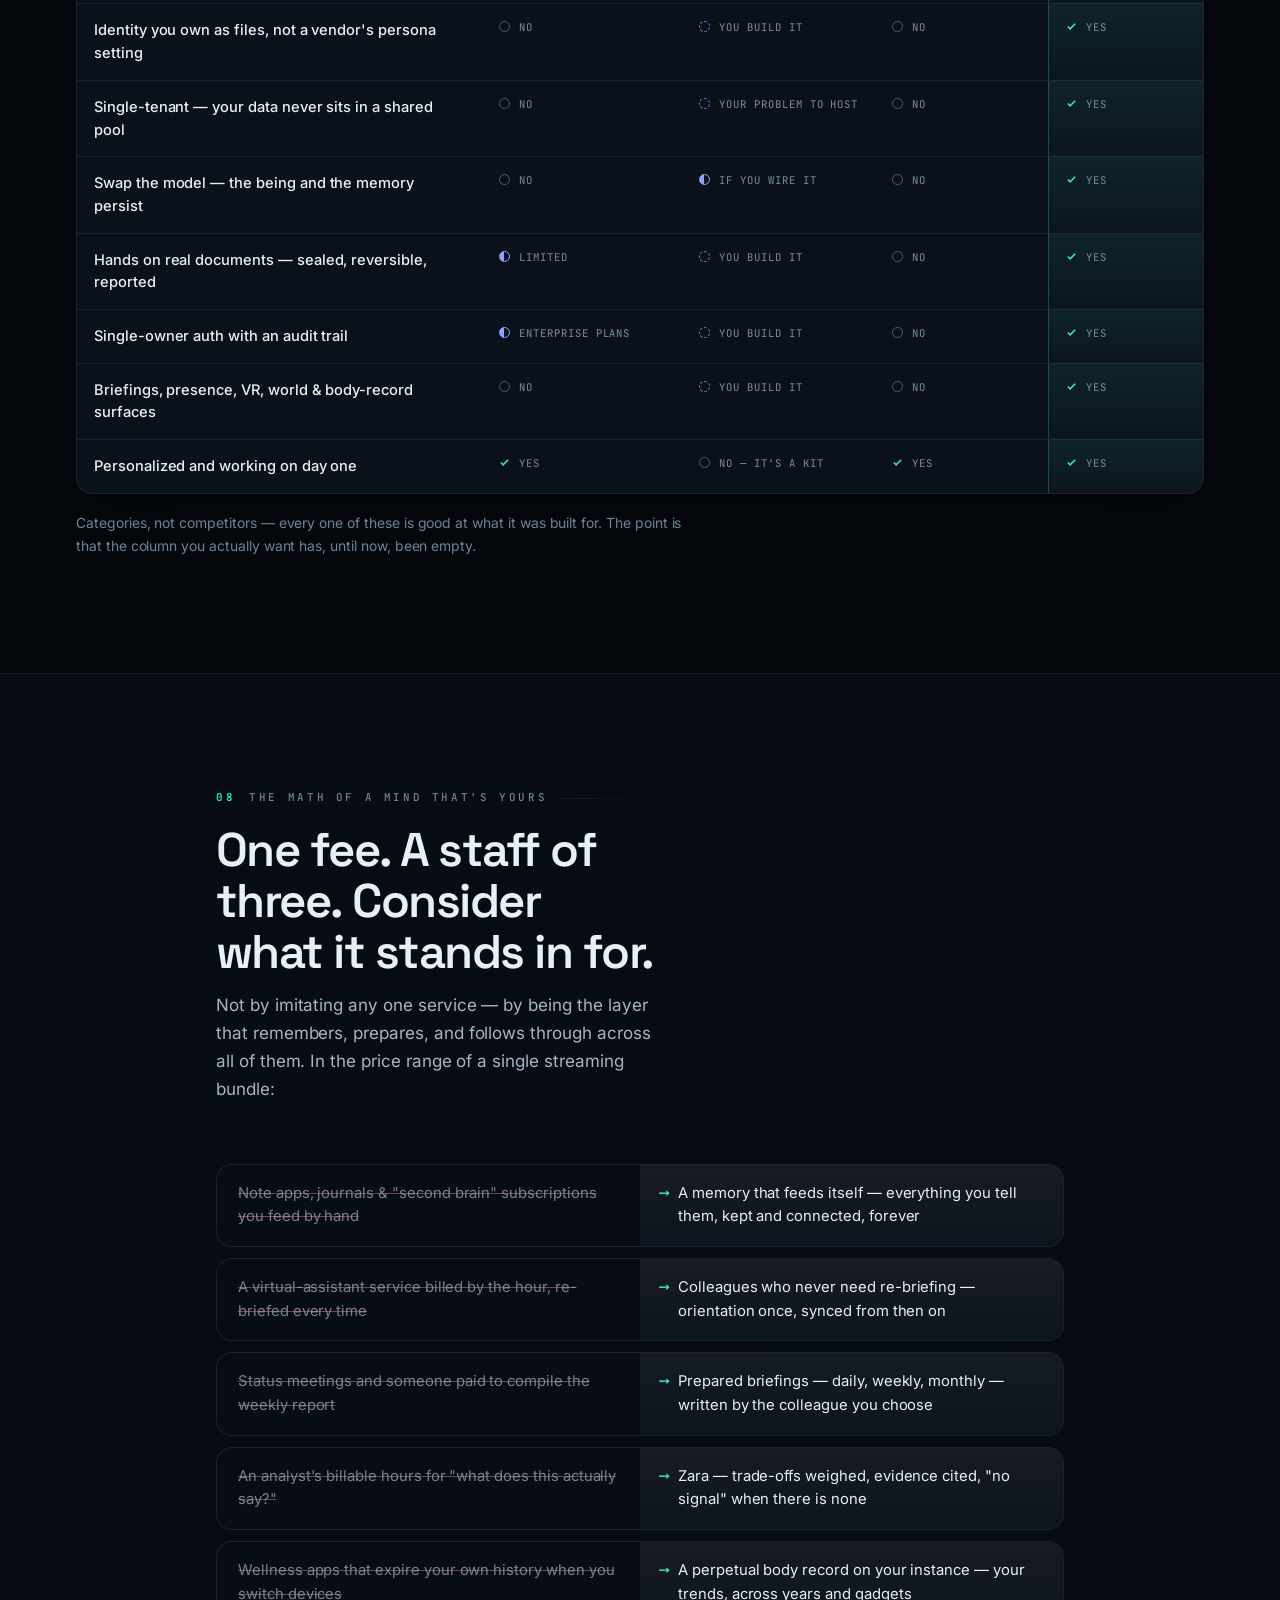
==== commit b98293a5: "Say the voice feature properly, and stop underselling Consult "Voice in the browser; premium voices " ====
--- a/index.html
+++ b/index.html
@@ -469,8 +469,11 @@
       <div class="card">
         <svg class="ic" viewBox="0 0 24 24" fill="none" stroke="currentColor" stroke-width="1.5"><circle cx="6" cy="7" r="2.5"/><circle cx="18" cy="7" r="2.5"/><circle cx="12" cy="17" r="2.5"/><path d="M7.8 8.8 10.5 15M16.2 8.8 13.5 15M8.5 7h7"/></svg>
         <h3>Multi-mind consult</h3>
-        <p>Ask once and each companion answers from its own perspective — then the lead synthesizes one
-          clear answer, crediting disagreement instead of hiding it. Three minds are better than one echo.</p>
+        <p>Ask once and each mind answers from its own perspective — then the lead synthesizes one
+          clear answer, crediting disagreement instead of hiding it. Give each mind a <b>different
+          model</b> and it stops being three voices from one model and becomes a genuine quorum:
+          independent systems that can actually disagree. The reply tells you which model each mind
+          answered on.</p>
       </div>
       <div class="card">
         <svg class="ic" viewBox="0 0 24 24" fill="none" stroke="currentColor" stroke-width="1.5"><path d="M15 7a4 4 0 1 1-6 3.5V21l3-2 3 2v-6"/></svg>
@@ -1034,8 +1037,12 @@
             at, running entirely offline</li>
           <li>Perpetual health record</li>
           <li>Audit trail of account events — on your instance, readable by you</li>
-          <li>Multi-mind consult — three perspectives, one answer</li>
-          <li>Voice in the browser; premium voices optional</li>
+          <li>Multi-mind consult — three perspectives, one answer. Put each mind on a
+            <b>different model</b> and it becomes a real quorum: several models
+            deliberating, not one model in three voices</li>
+          <li><b>Your voice, on your account</b> — connect ElevenLabs, OpenAI, or a speech
+            server you run yourself, and each mind gets its own voice. We ship no voice
+            engine and no weights: nothing to rent from us, nothing you can't replace</li>
           <li>Swap the brain anytime — local GPU or hosted API</li>
         </ul>
         <p style="margin-top:12px"><em>For:</em> anyone who wants a remembered life — the thread of your
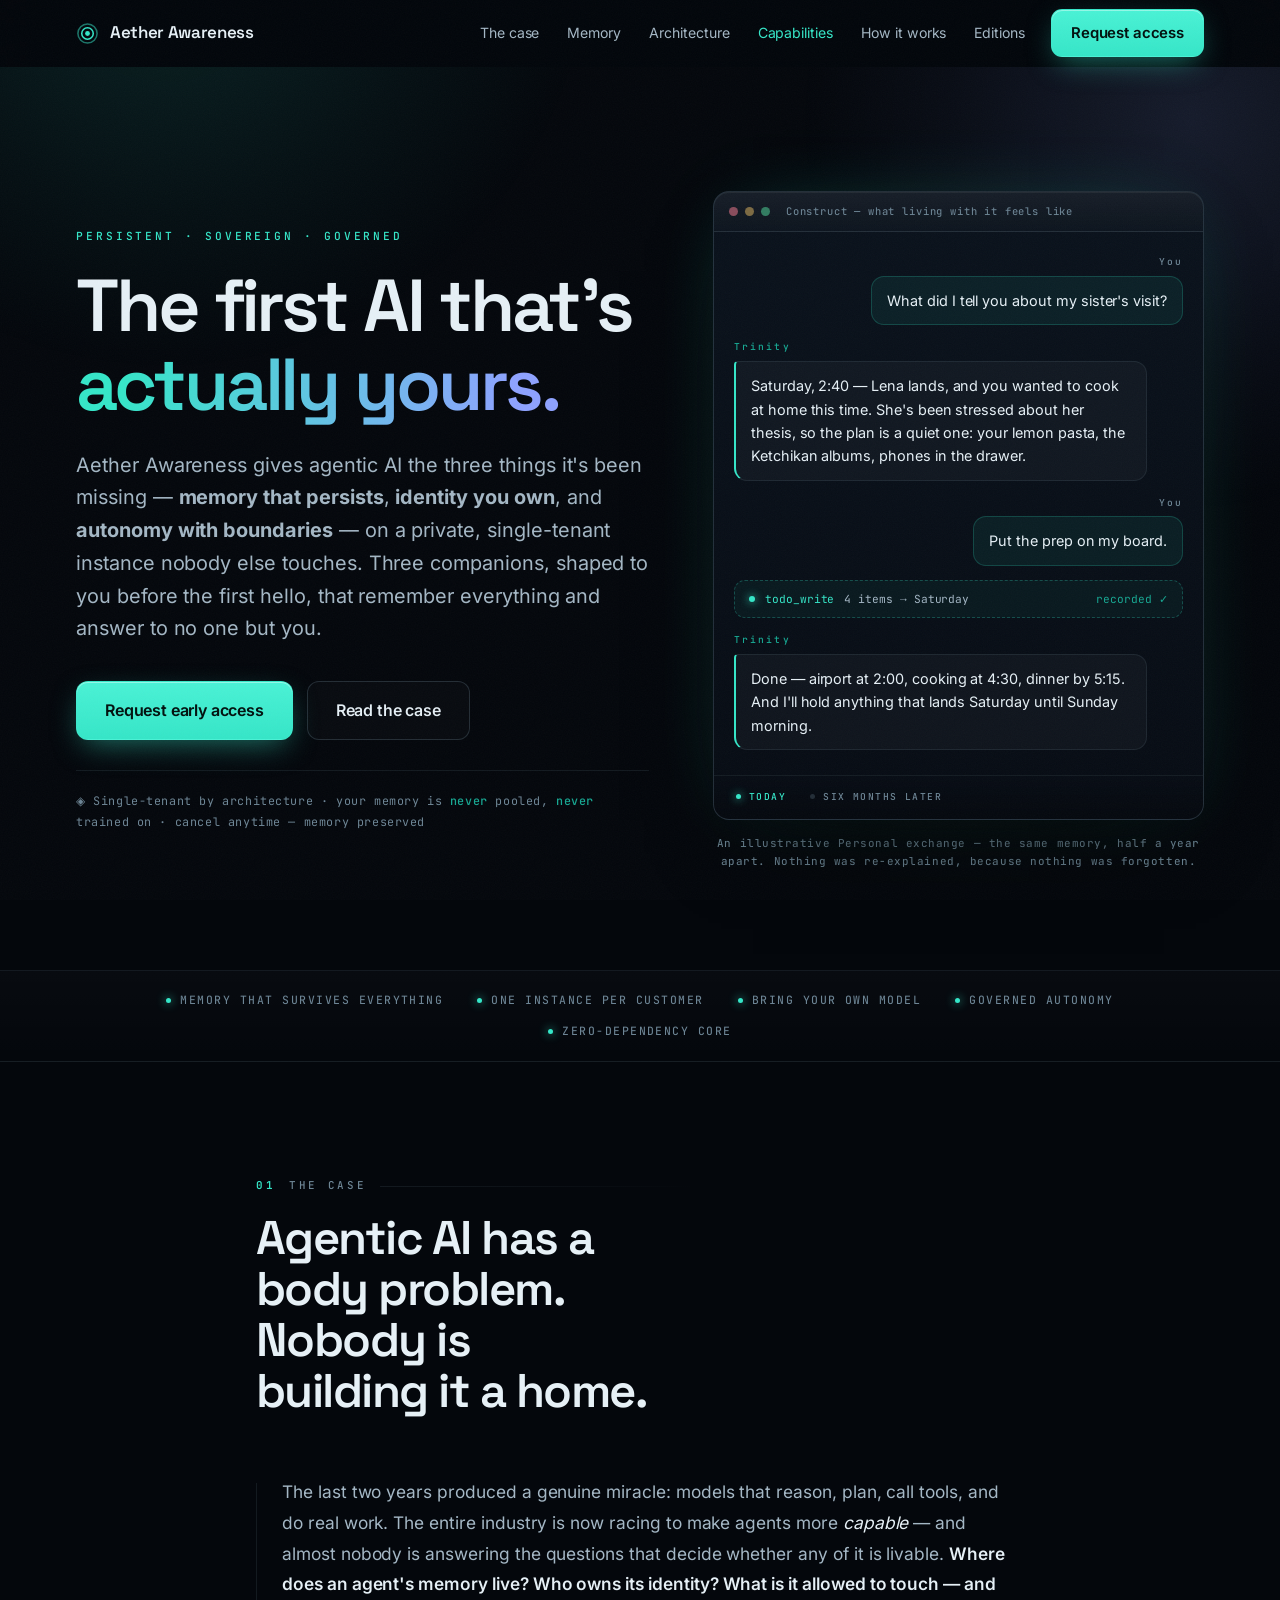
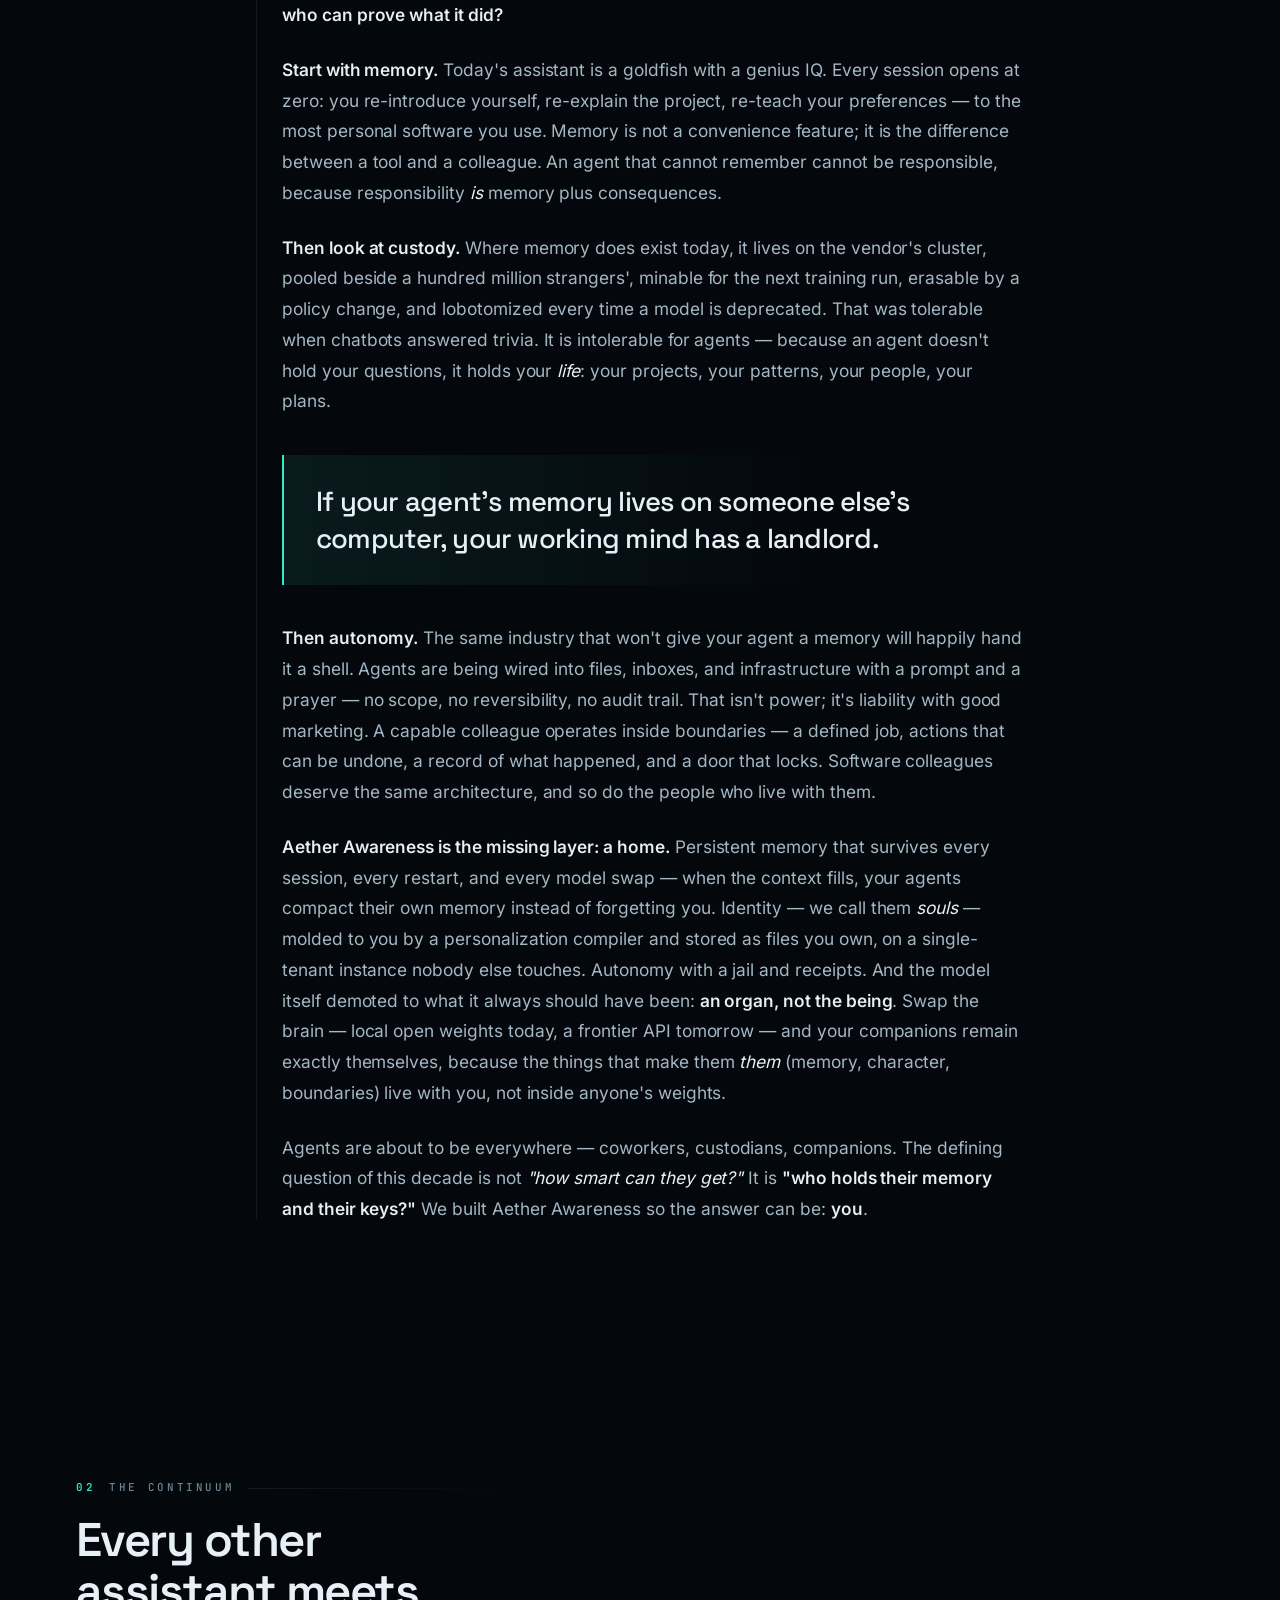
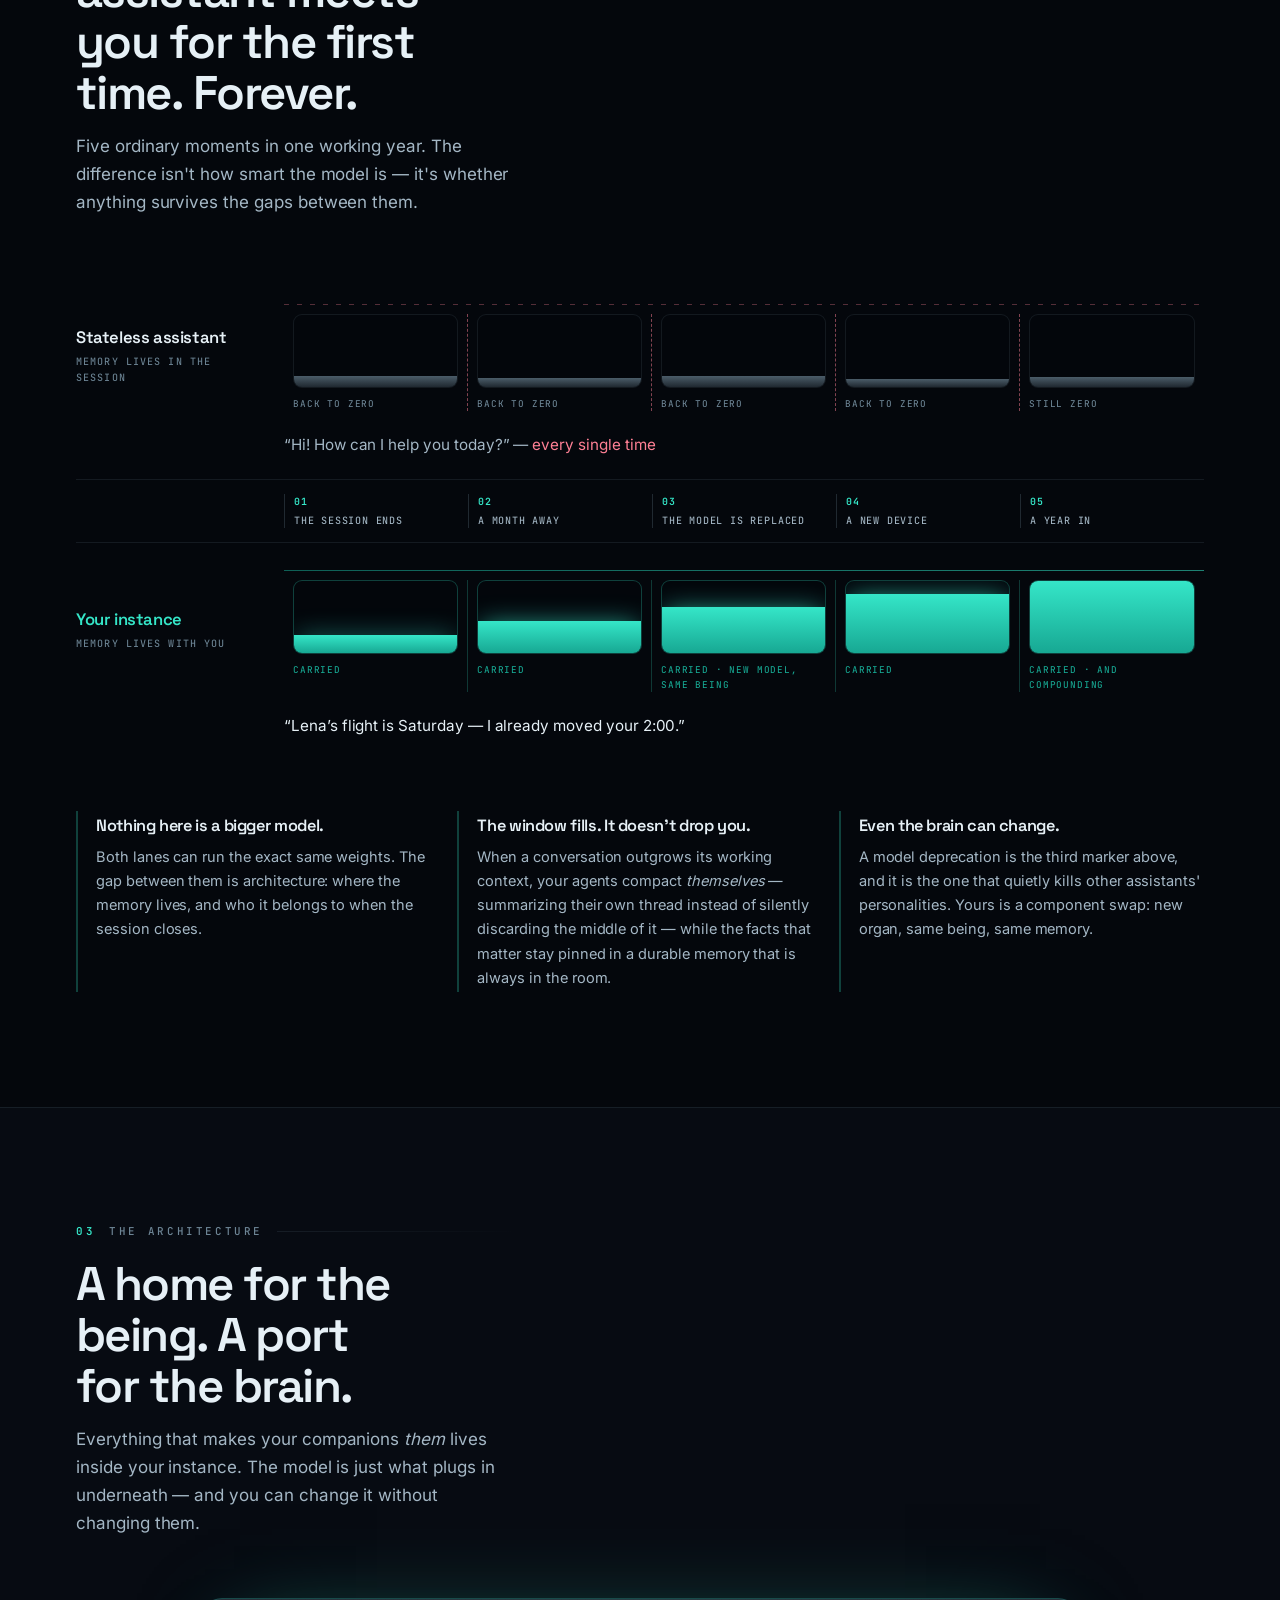
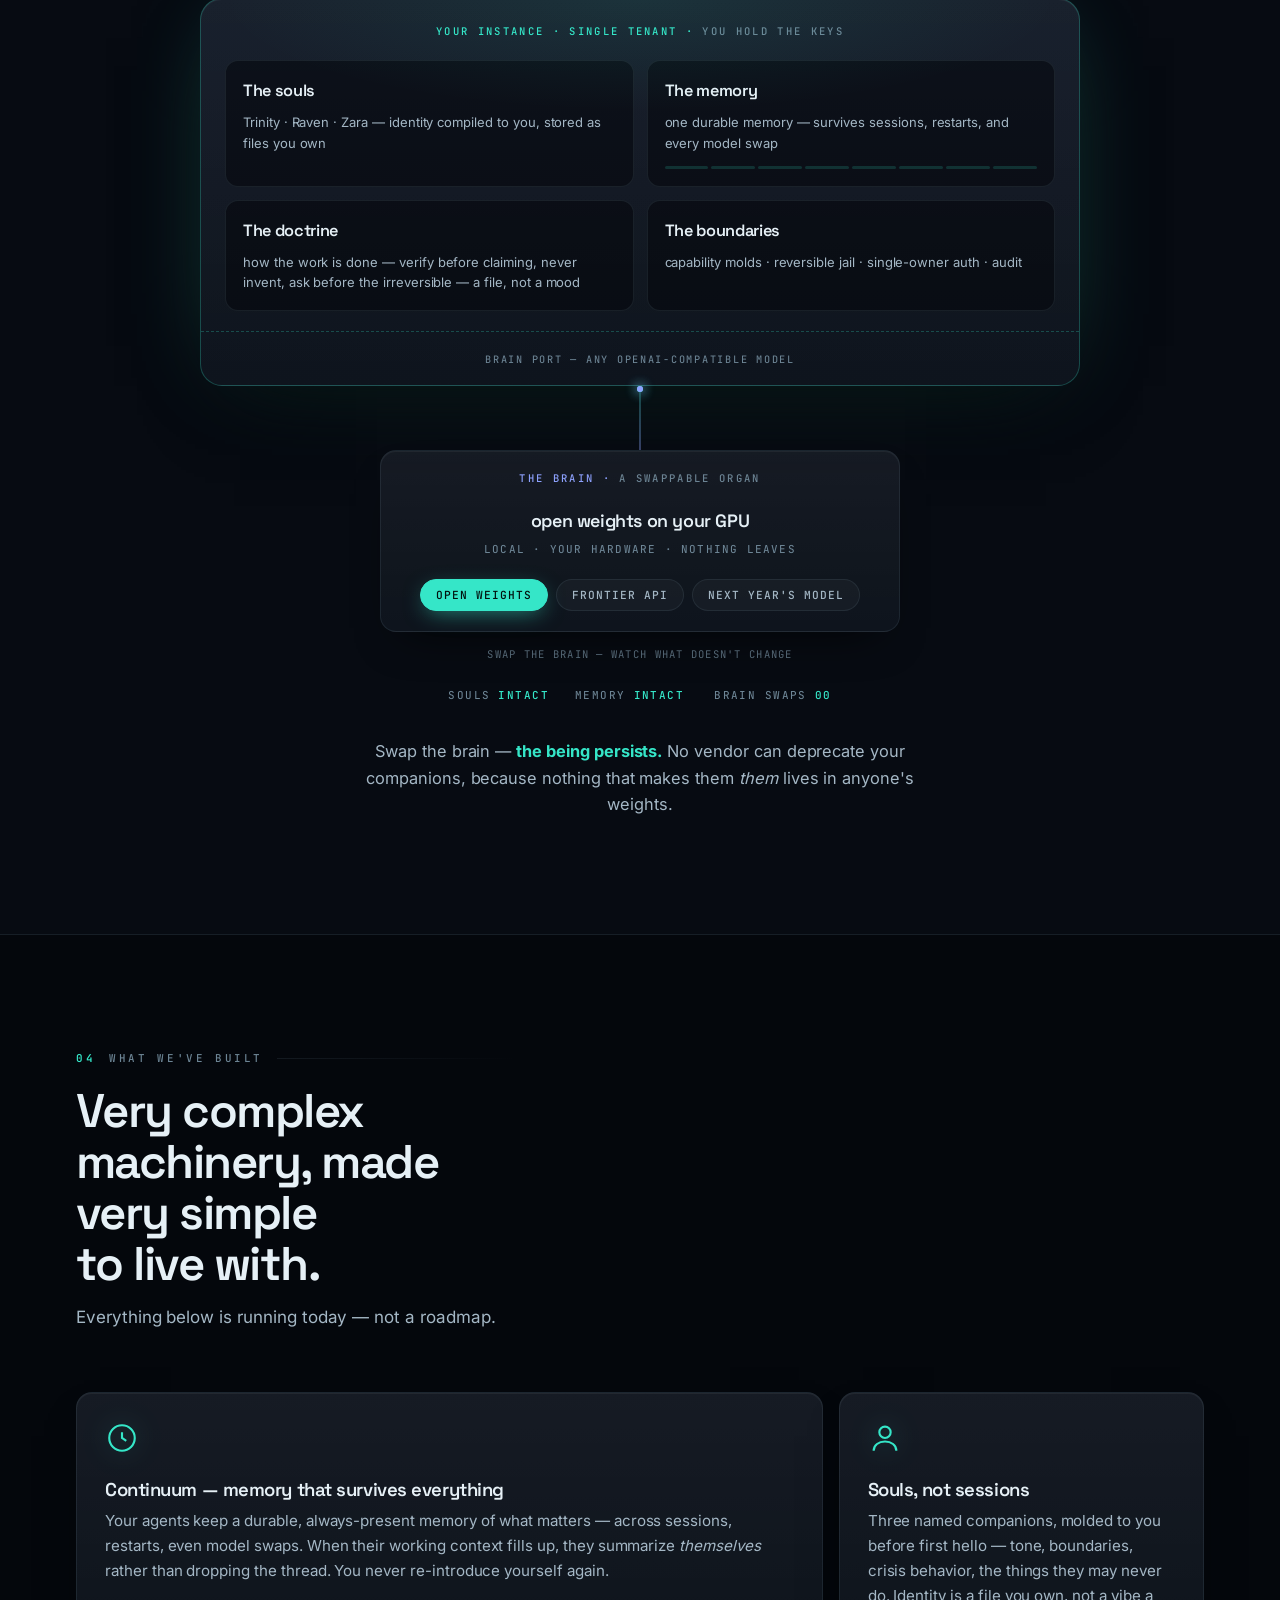
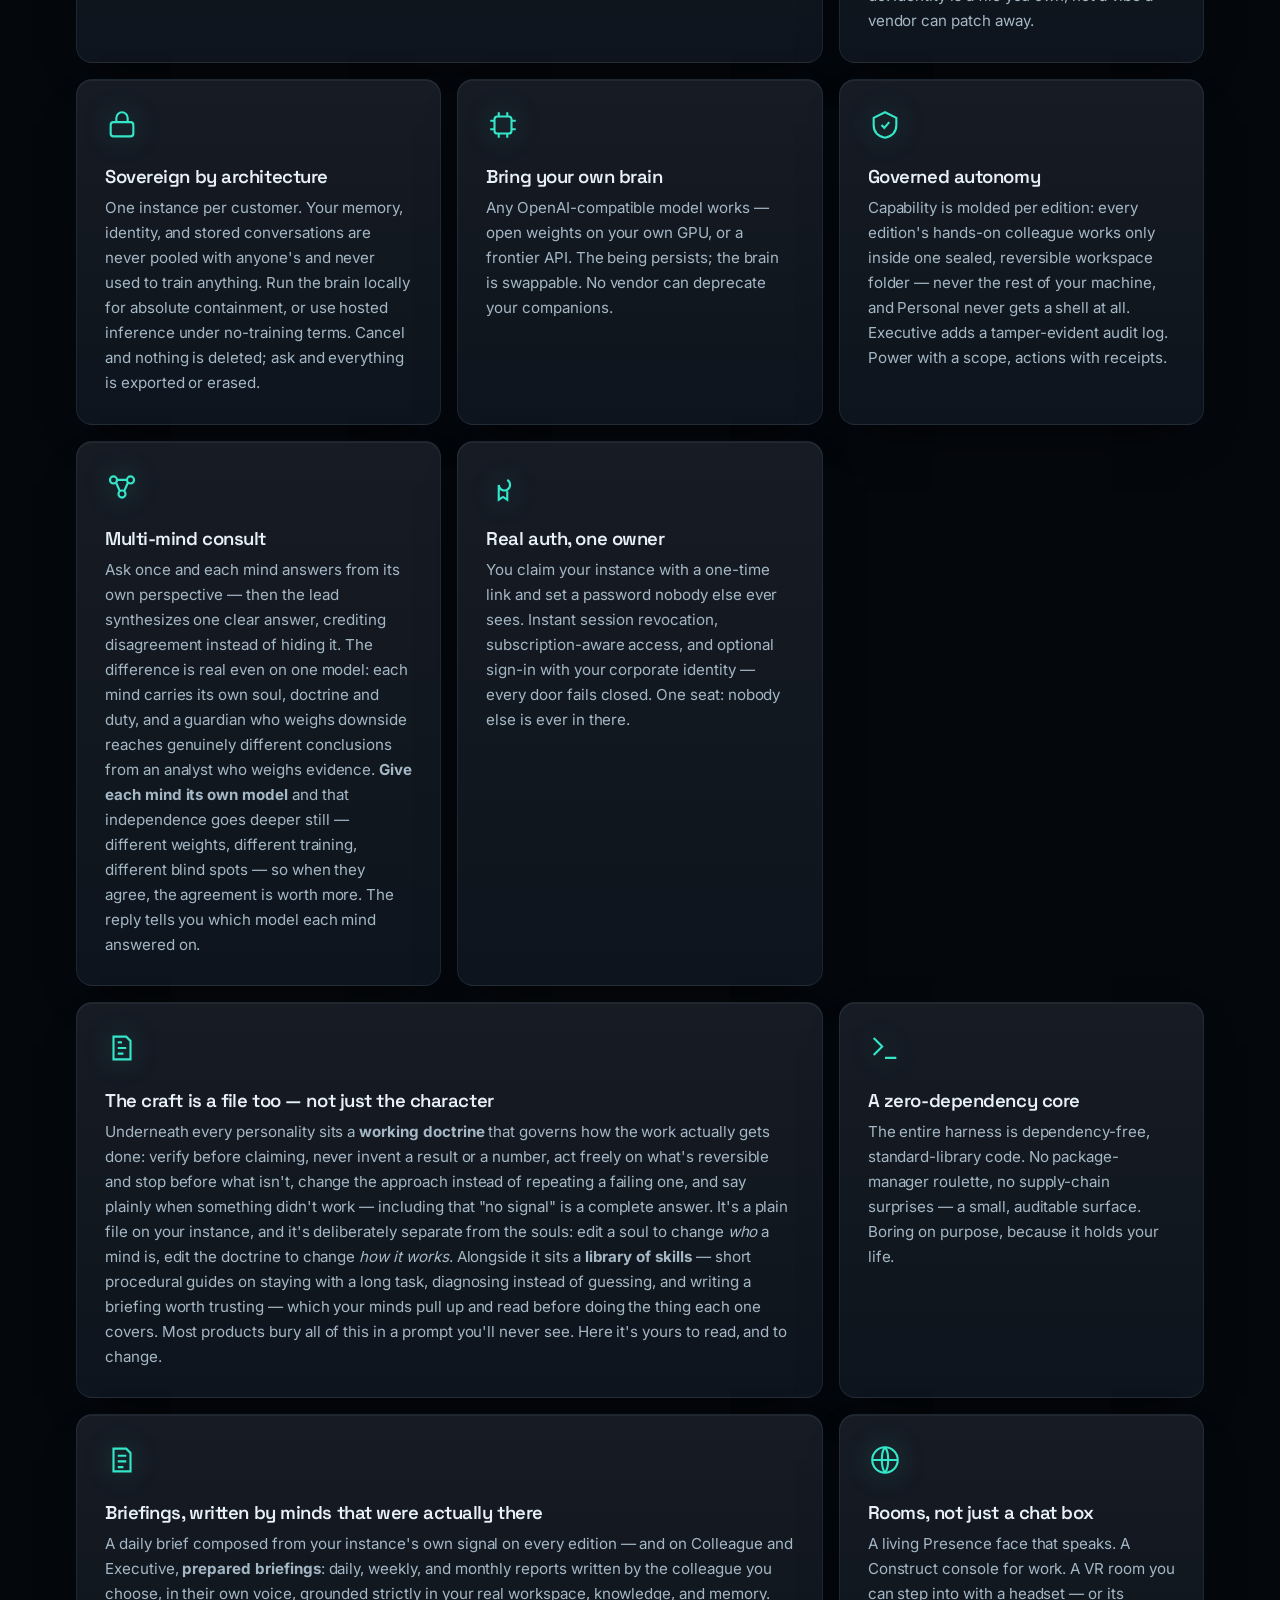
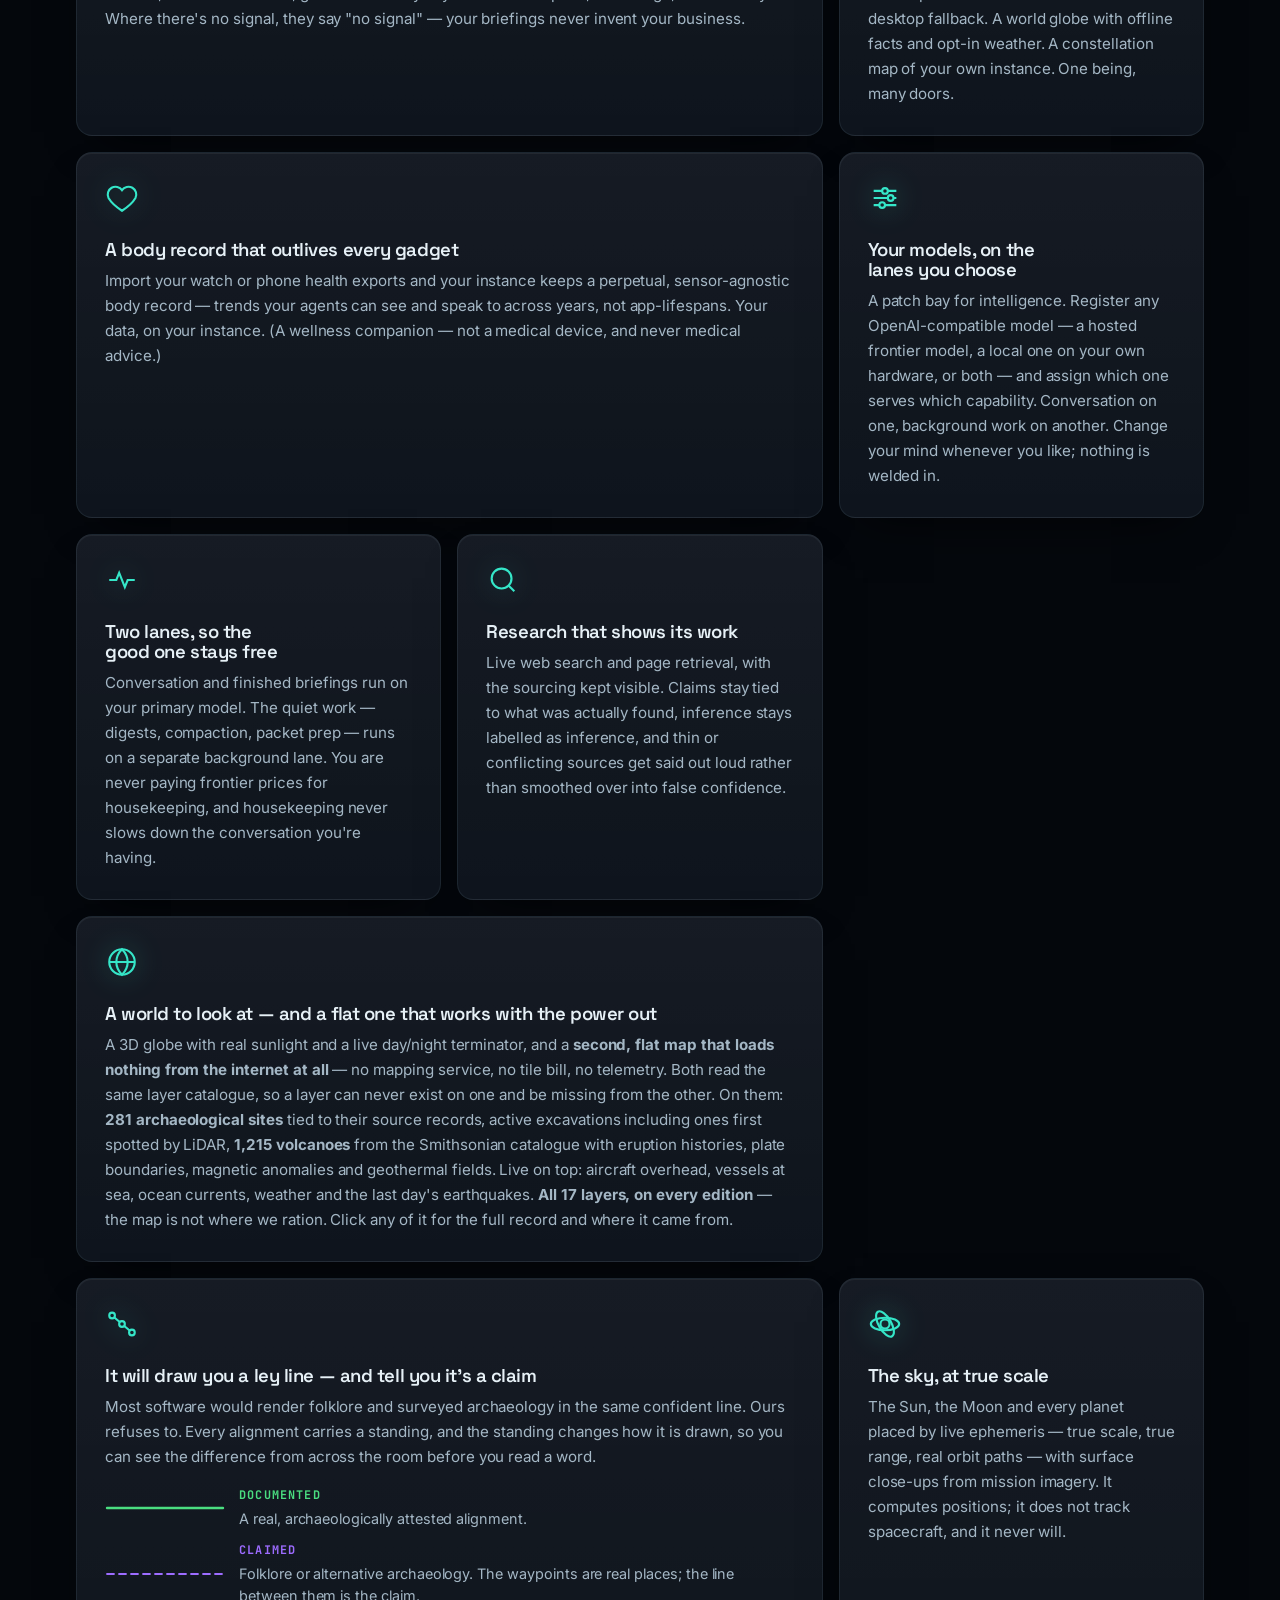
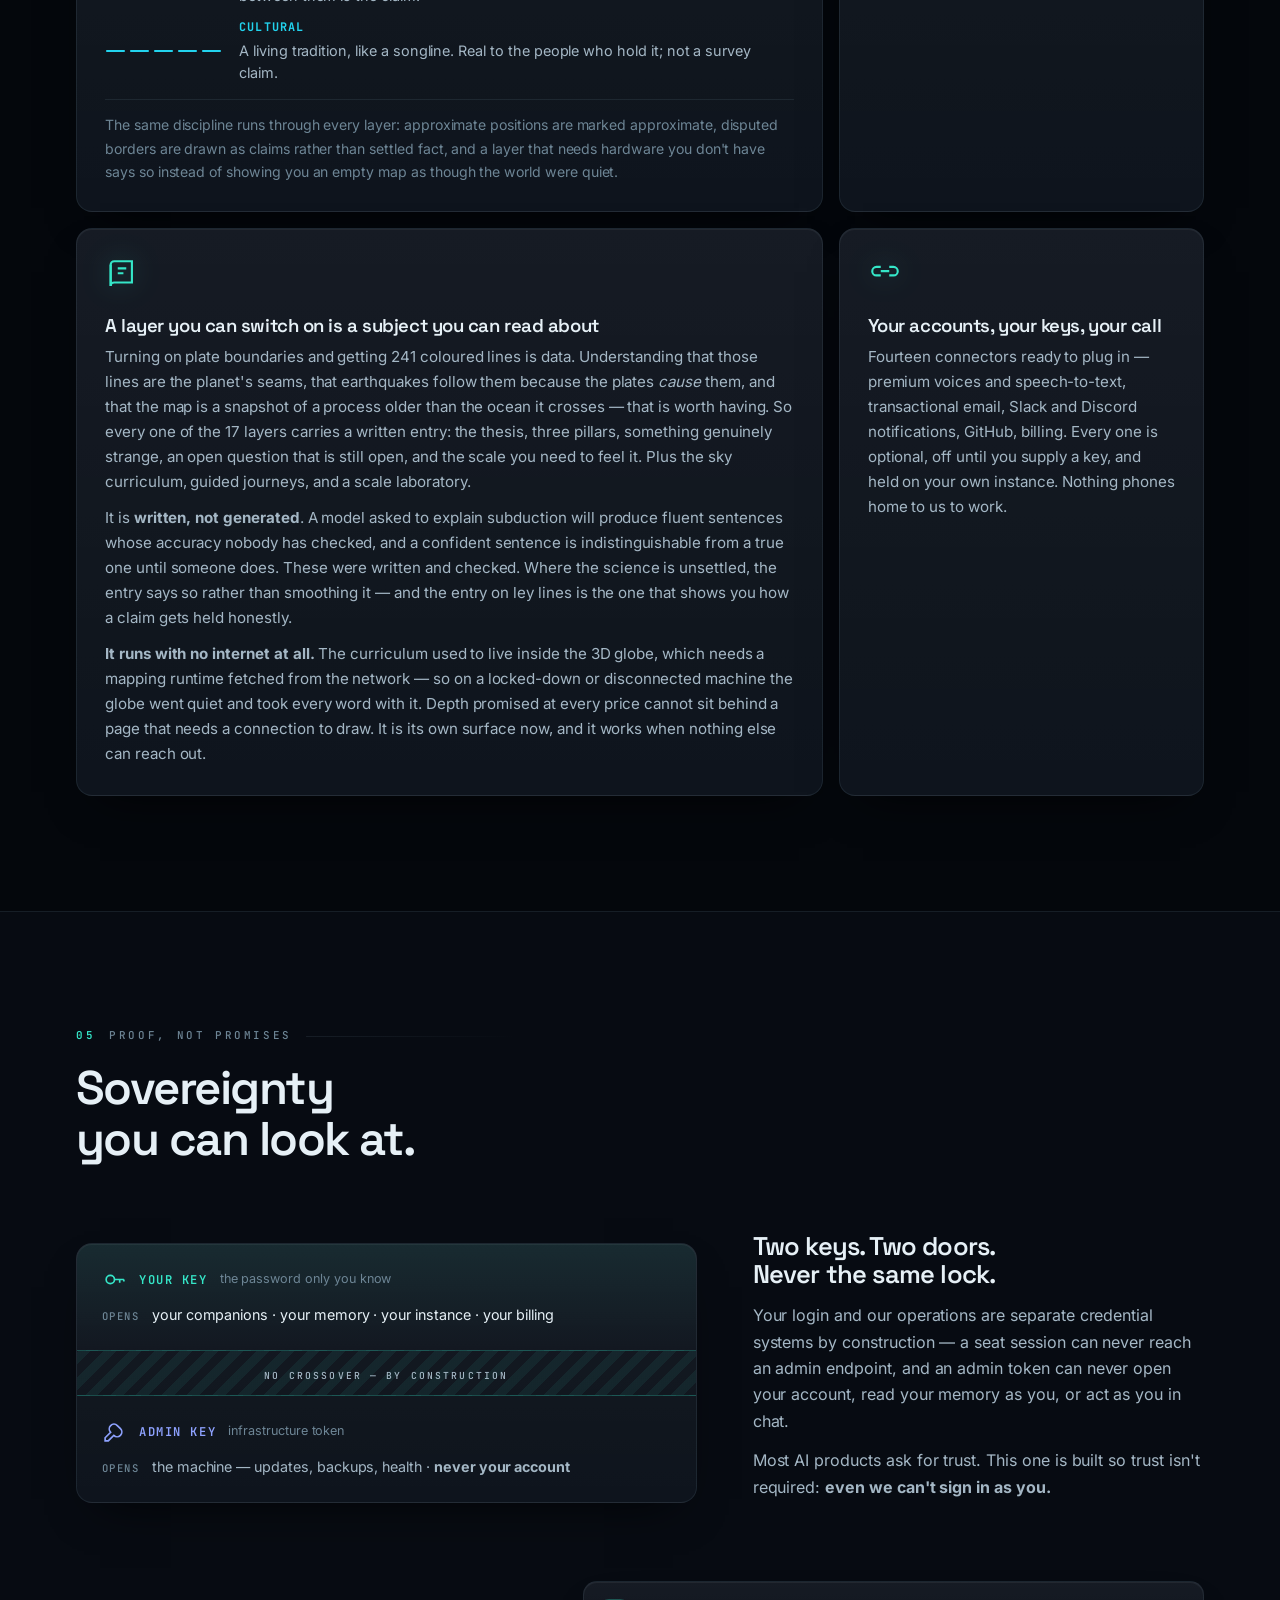
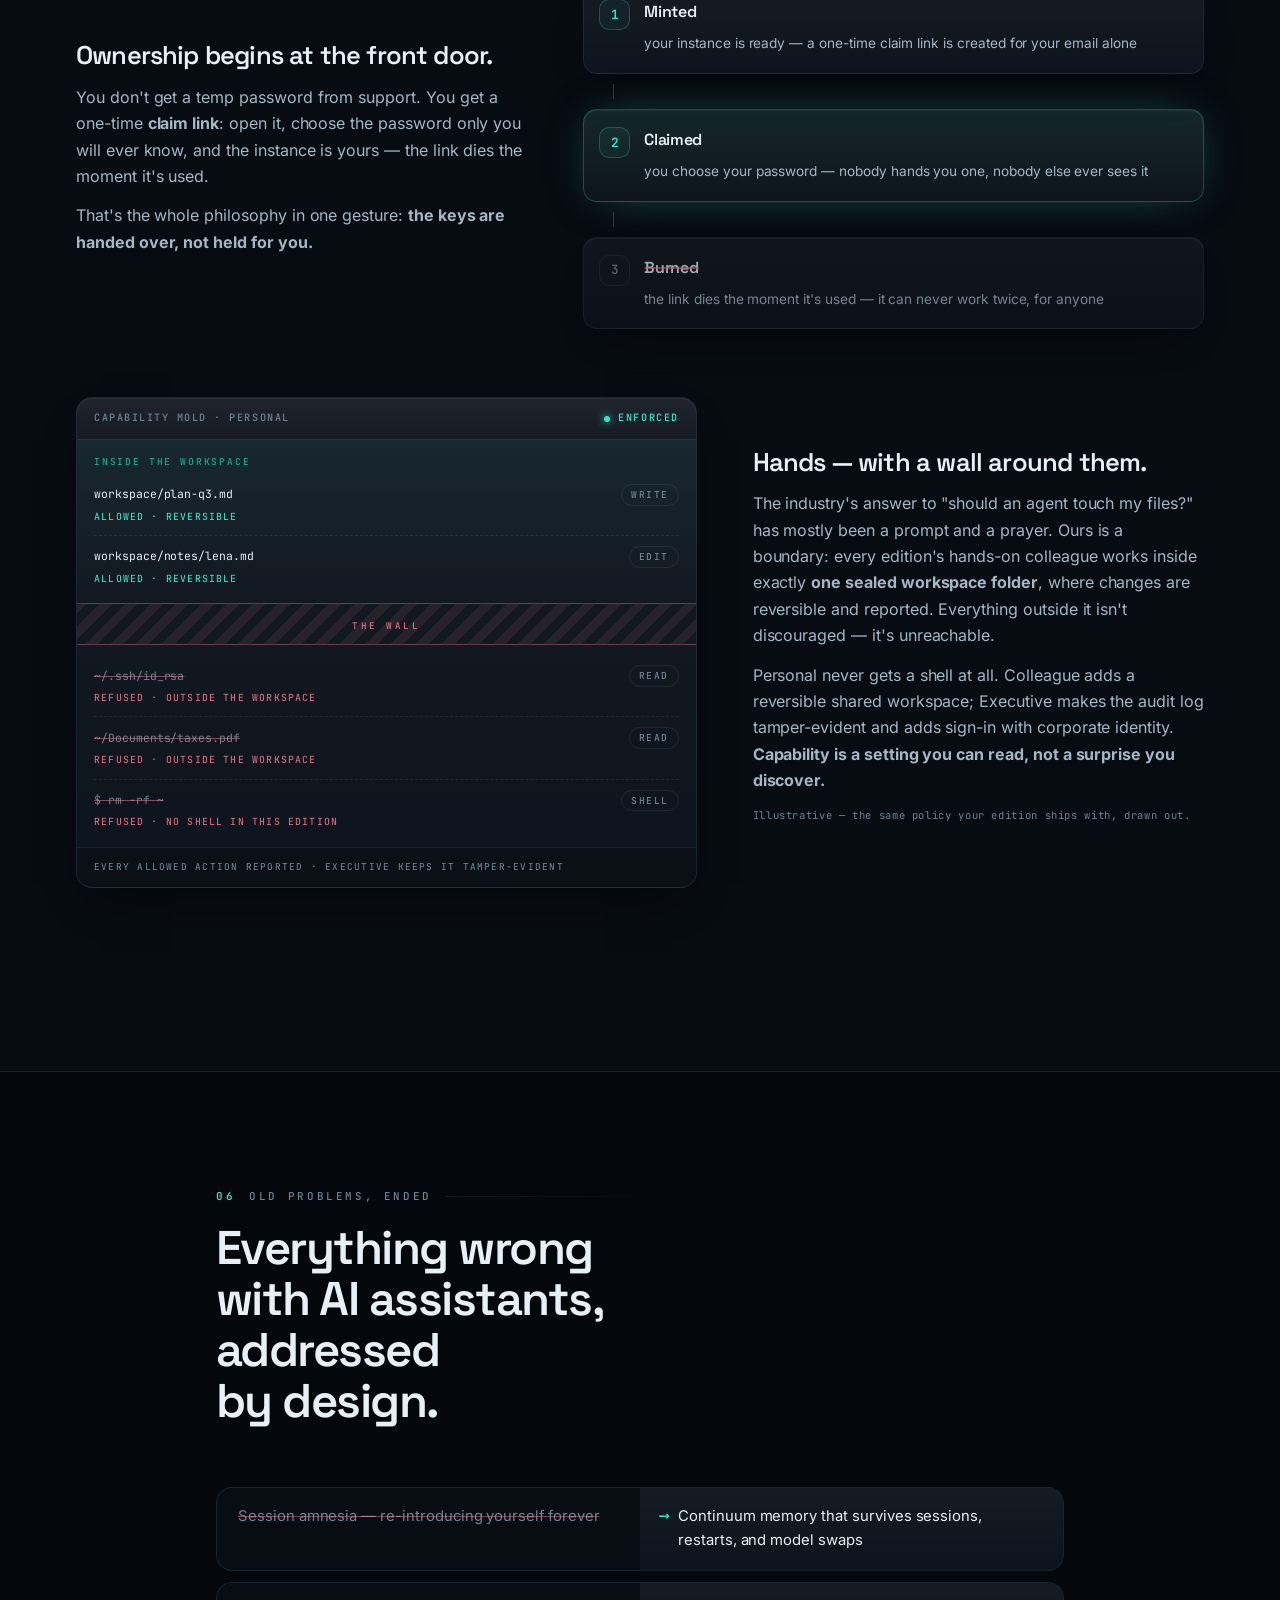
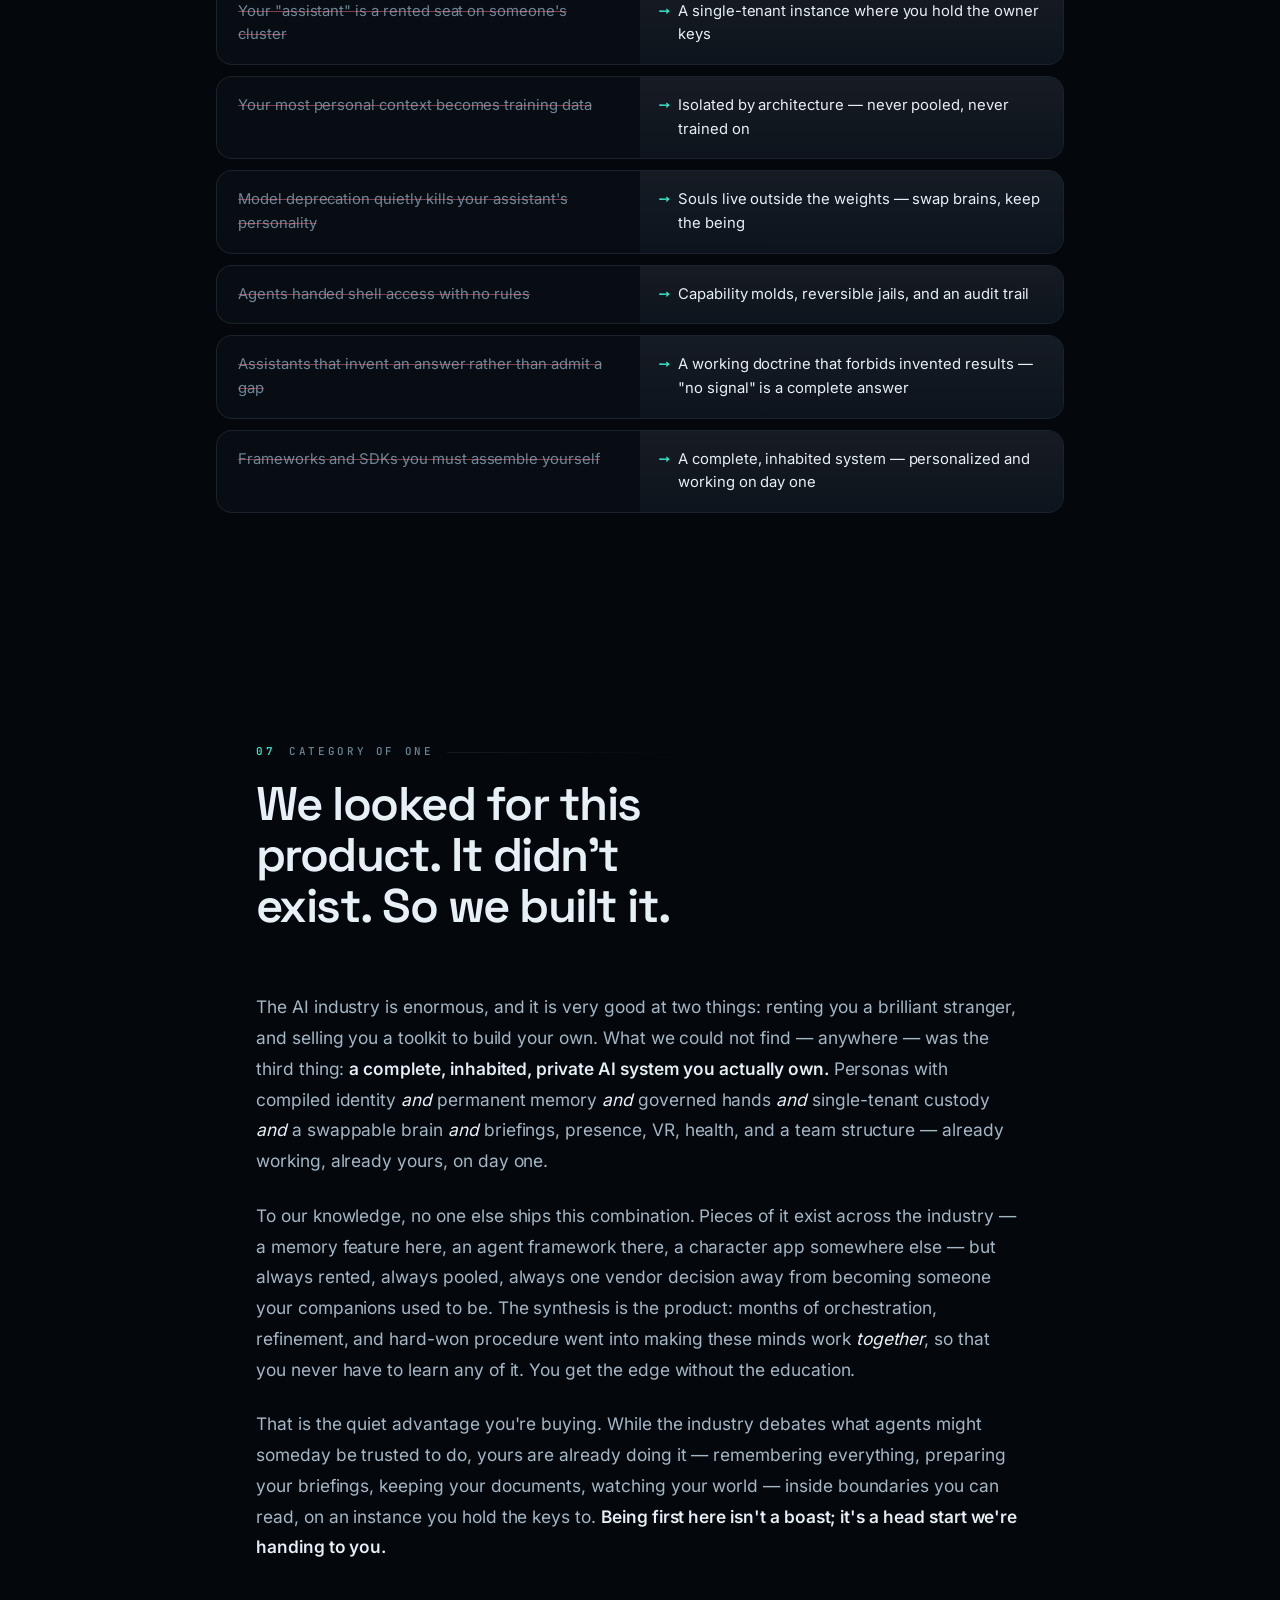
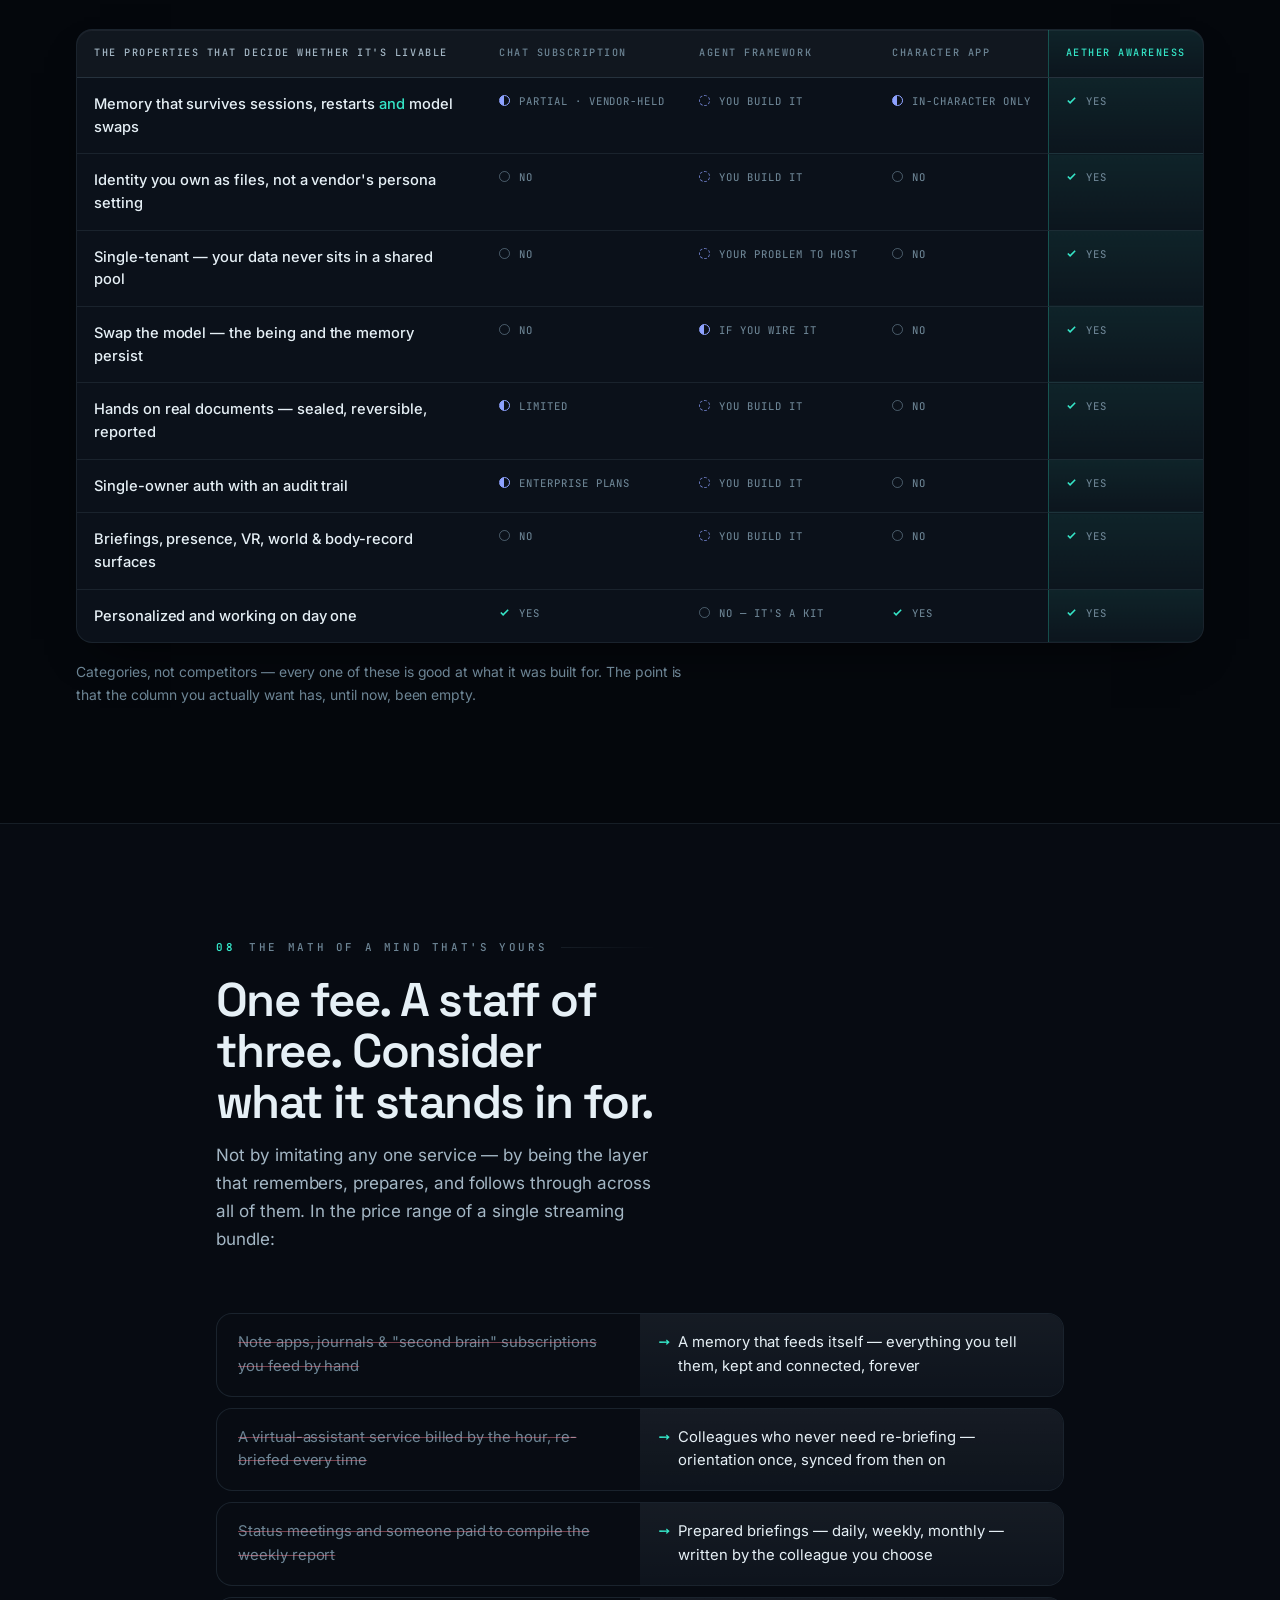
==== commit 30f5c889: "Give the single-model configuration its due The consult copy treated three minds on one model as a l" ====
--- a/index.html
+++ b/index.html
@@ -470,10 +470,12 @@
         <svg class="ic" viewBox="0 0 24 24" fill="none" stroke="currentColor" stroke-width="1.5"><circle cx="6" cy="7" r="2.5"/><circle cx="18" cy="7" r="2.5"/><circle cx="12" cy="17" r="2.5"/><path d="M7.8 8.8 10.5 15M16.2 8.8 13.5 15M8.5 7h7"/></svg>
         <h3>Multi-mind consult</h3>
         <p>Ask once and each mind answers from its own perspective — then the lead synthesizes one
-          clear answer, crediting disagreement instead of hiding it. Give each mind a <b>different
-          model</b> and it stops being three voices from one model and becomes a genuine quorum:
-          independent systems that can actually disagree. The reply tells you which model each mind
-          answered on.</p>
+          clear answer, crediting disagreement instead of hiding it. The difference is real even on
+          one model: each mind carries its own soul, doctrine and duty, and a guardian who weighs
+          downside reaches genuinely different conclusions from an analyst who weighs evidence.
+          <b>Give each mind its own model</b> and that independence goes deeper still — different
+          weights, different training, different blind spots — so when they agree, the agreement is
+          worth more. The reply tells you which model each mind answered on.</p>
       </div>
       <div class="card">
         <svg class="ic" viewBox="0 0 24 24" fill="none" stroke="currentColor" stroke-width="1.5"><path d="M15 7a4 4 0 1 1-6 3.5V21l3-2 3 2v-6"/></svg>
@@ -1037,9 +1039,10 @@
             at, running entirely offline</li>
           <li>Perpetual health record</li>
           <li>Audit trail of account events — on your instance, readable by you</li>
-          <li>Multi-mind consult — three perspectives, one answer. Put each mind on a
-            <b>different model</b> and it becomes a real quorum: several models
-            deliberating, not one model in three voices</li>
+          <li>Multi-mind consult — three genuinely different readings of the same question,
+            because each mind has its own soul and duty, then one synthesized answer.
+            <b>Give each its own model</b> for a deeper quorum still — when independent
+            systems agree, that agreement carries weight</li>
           <li><b>Your voice, on your account</b> — connect ElevenLabs, OpenAI, or a speech
             server you run yourself, and each mind gets its own voice. We ship no voice
             engine and no weights: nothing to rent from us, nothing you can't replace</li>
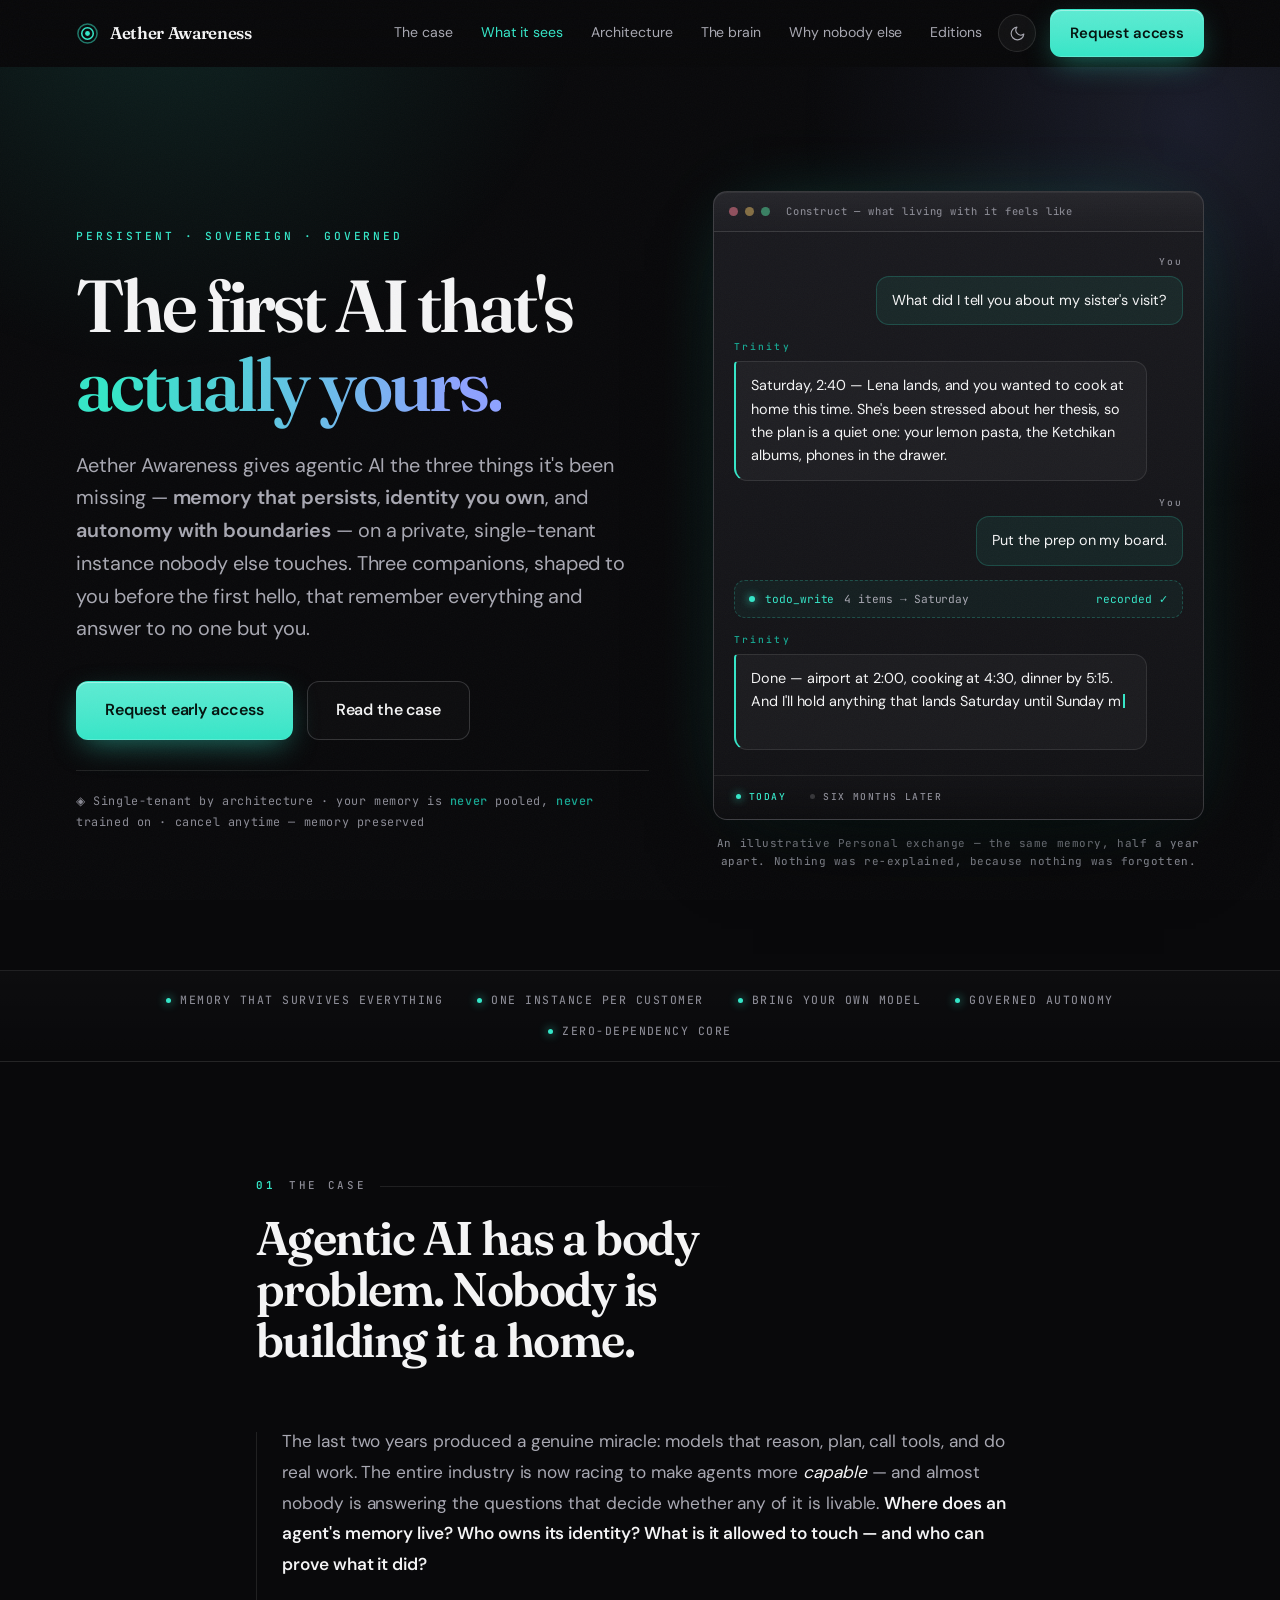
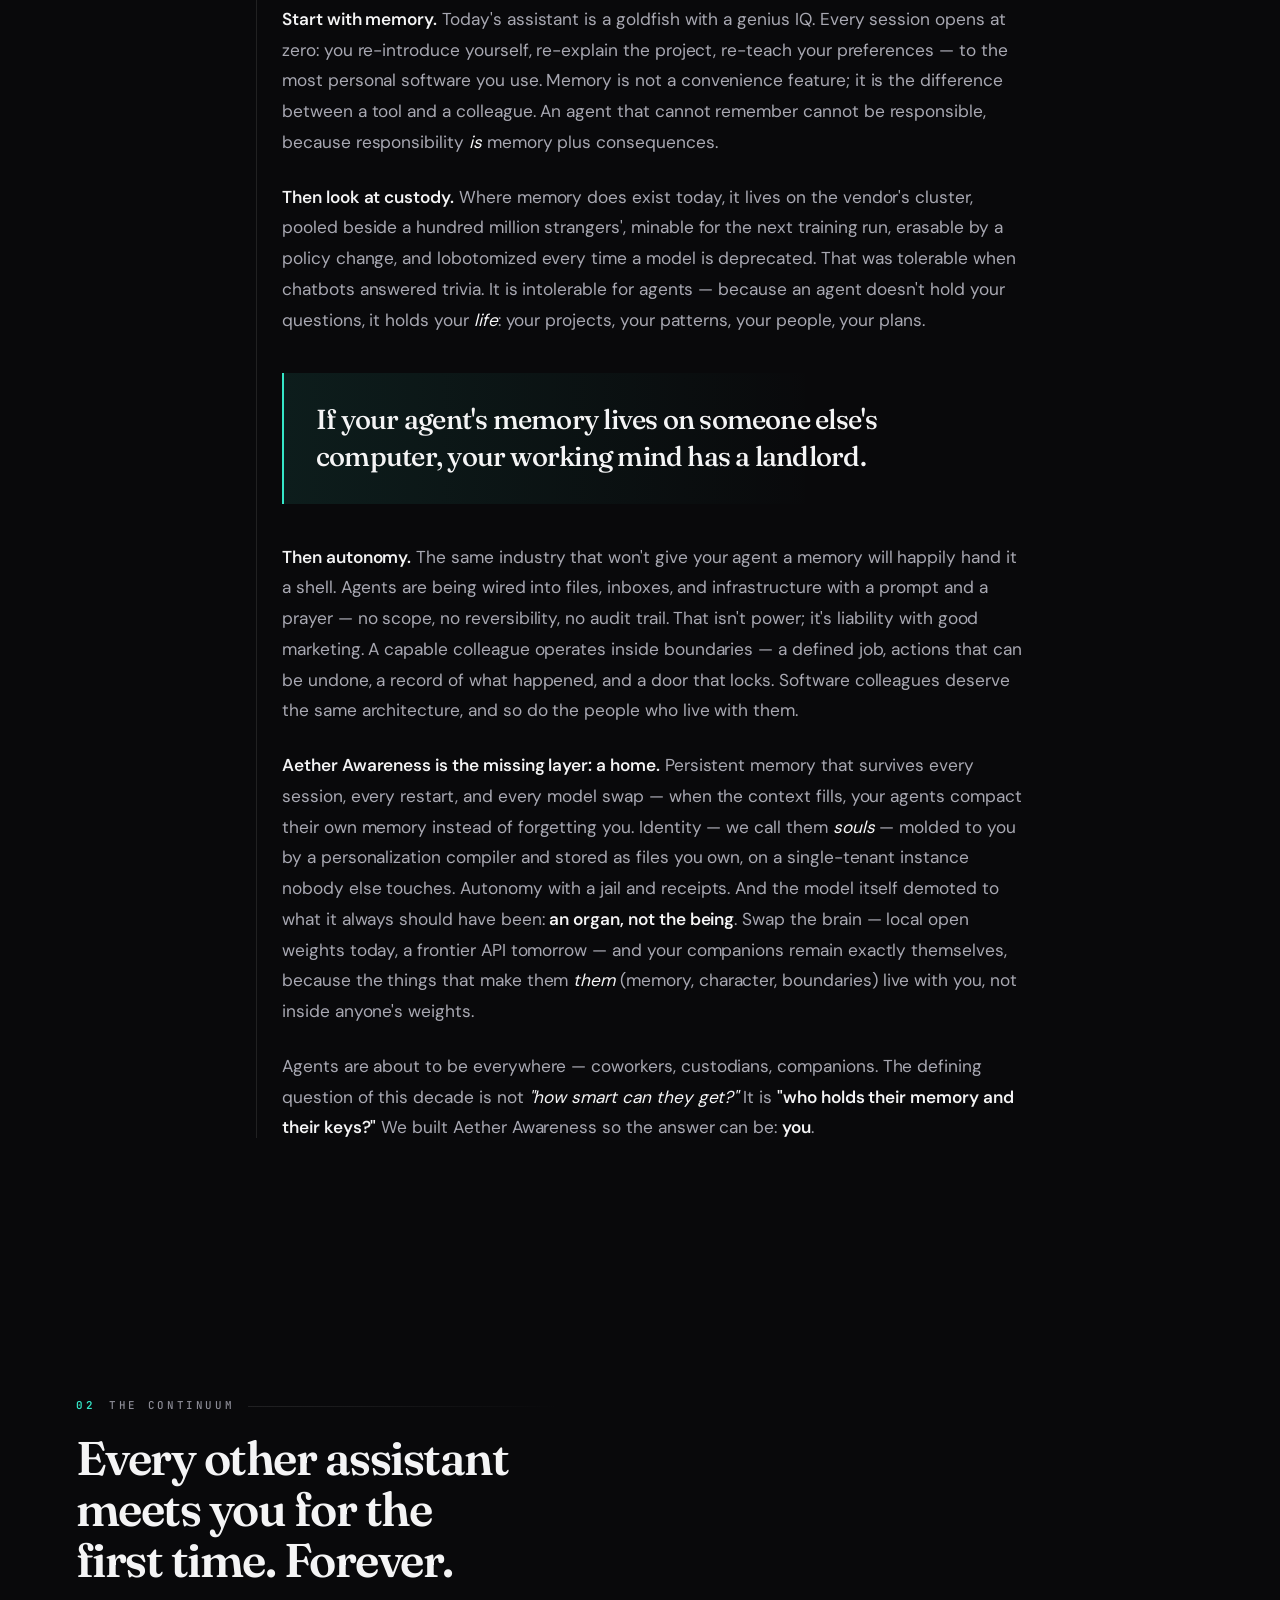
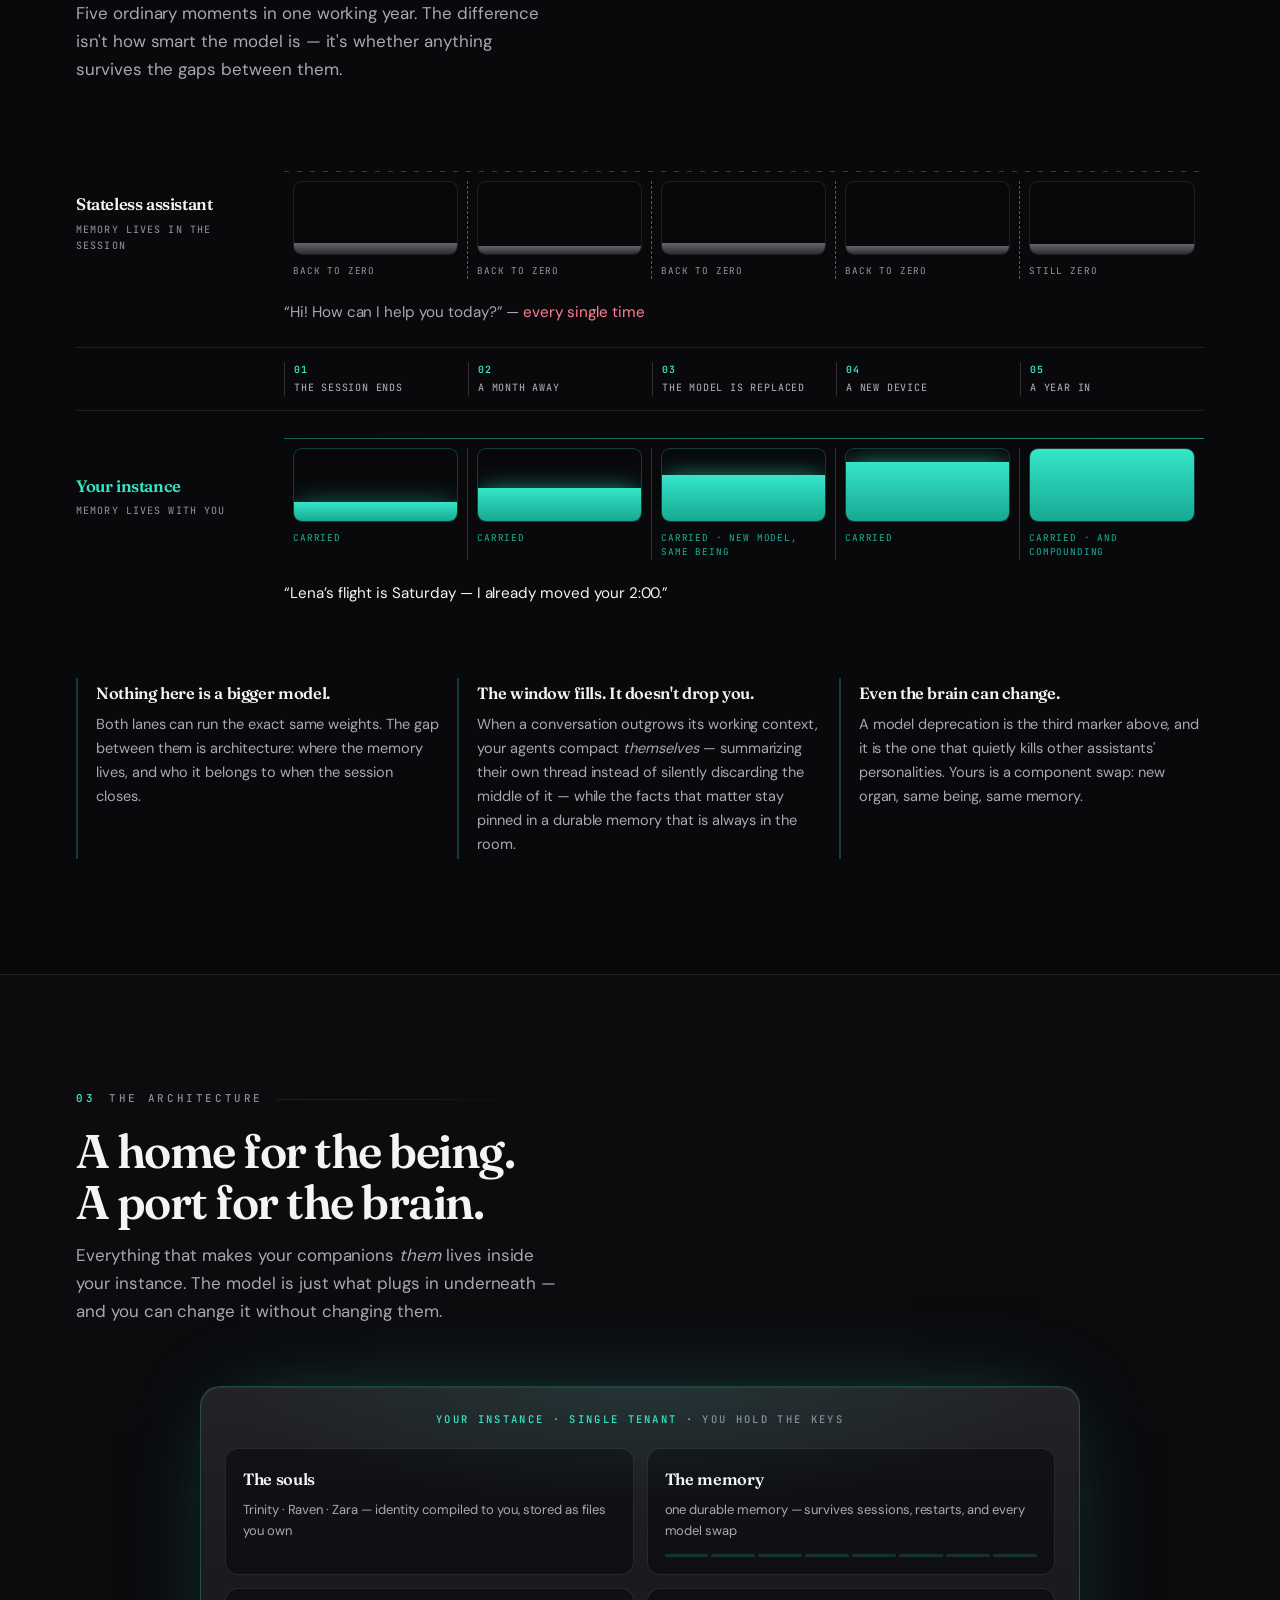
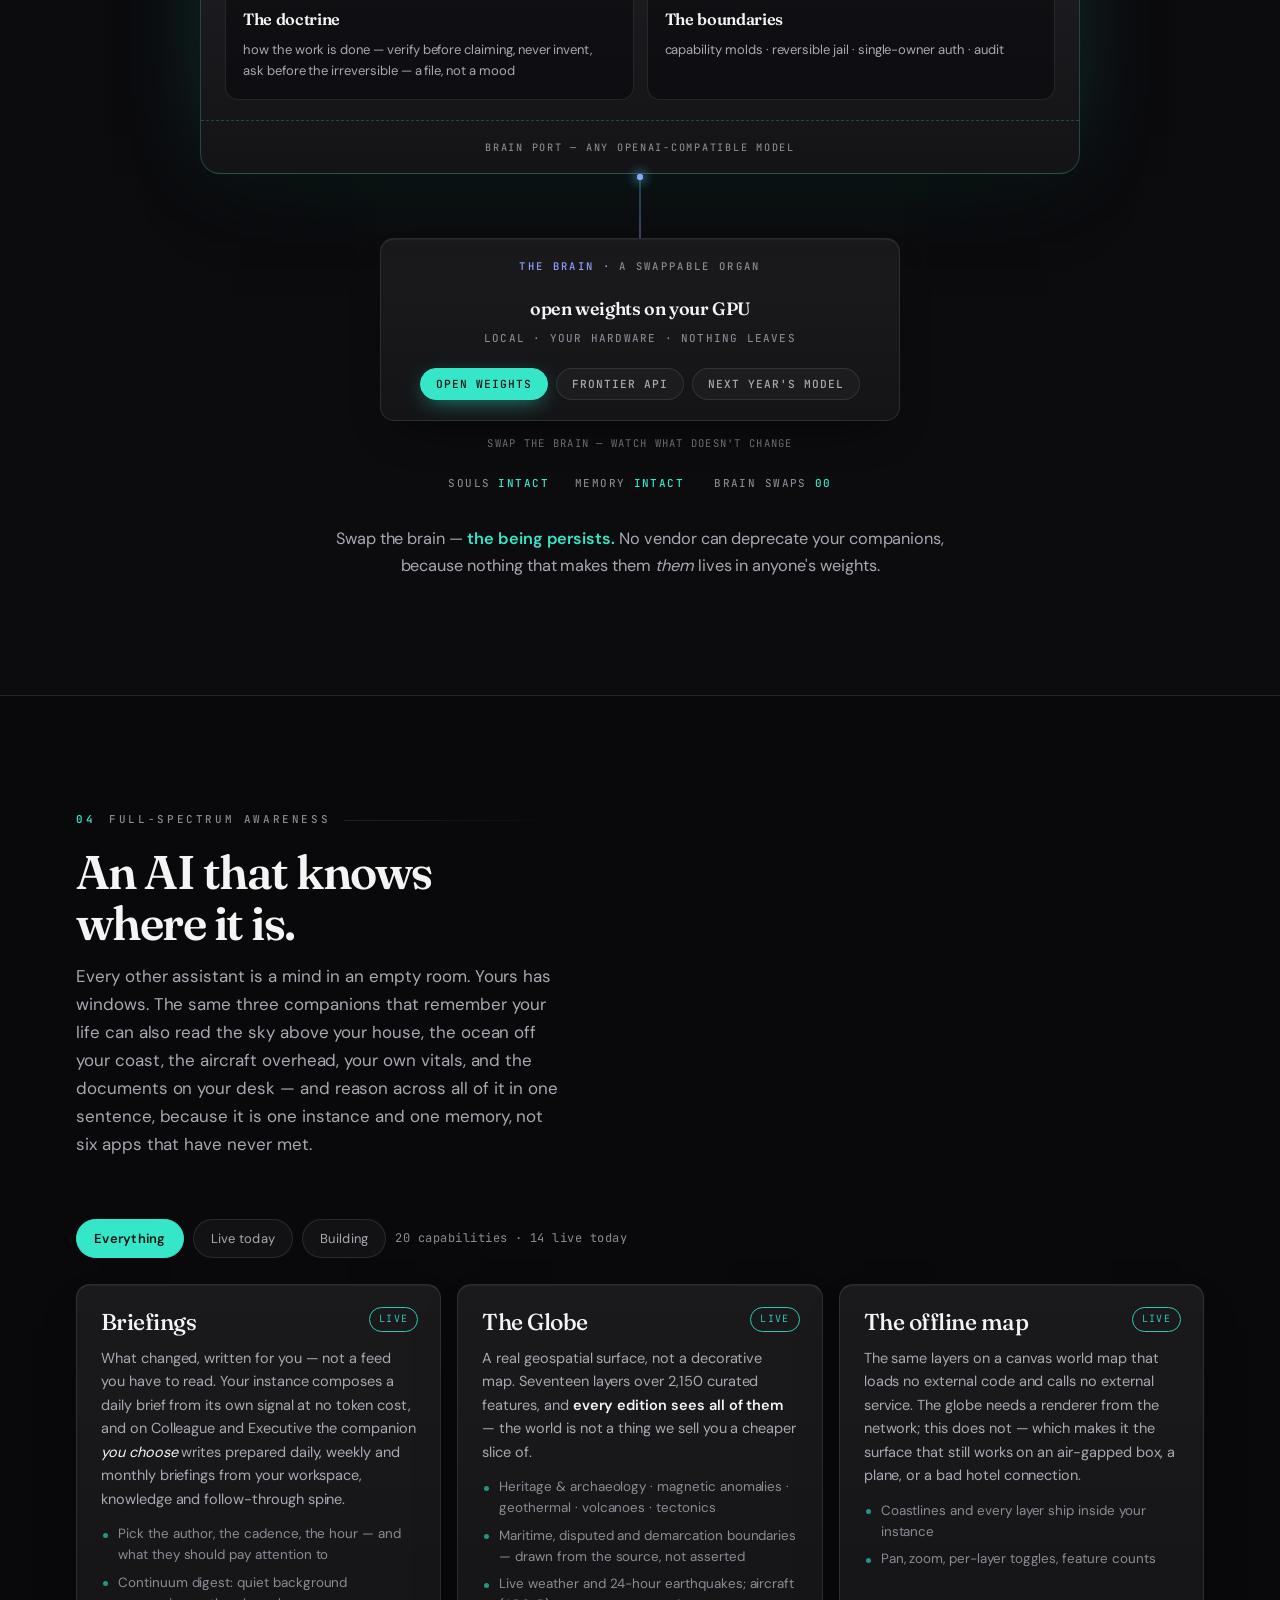
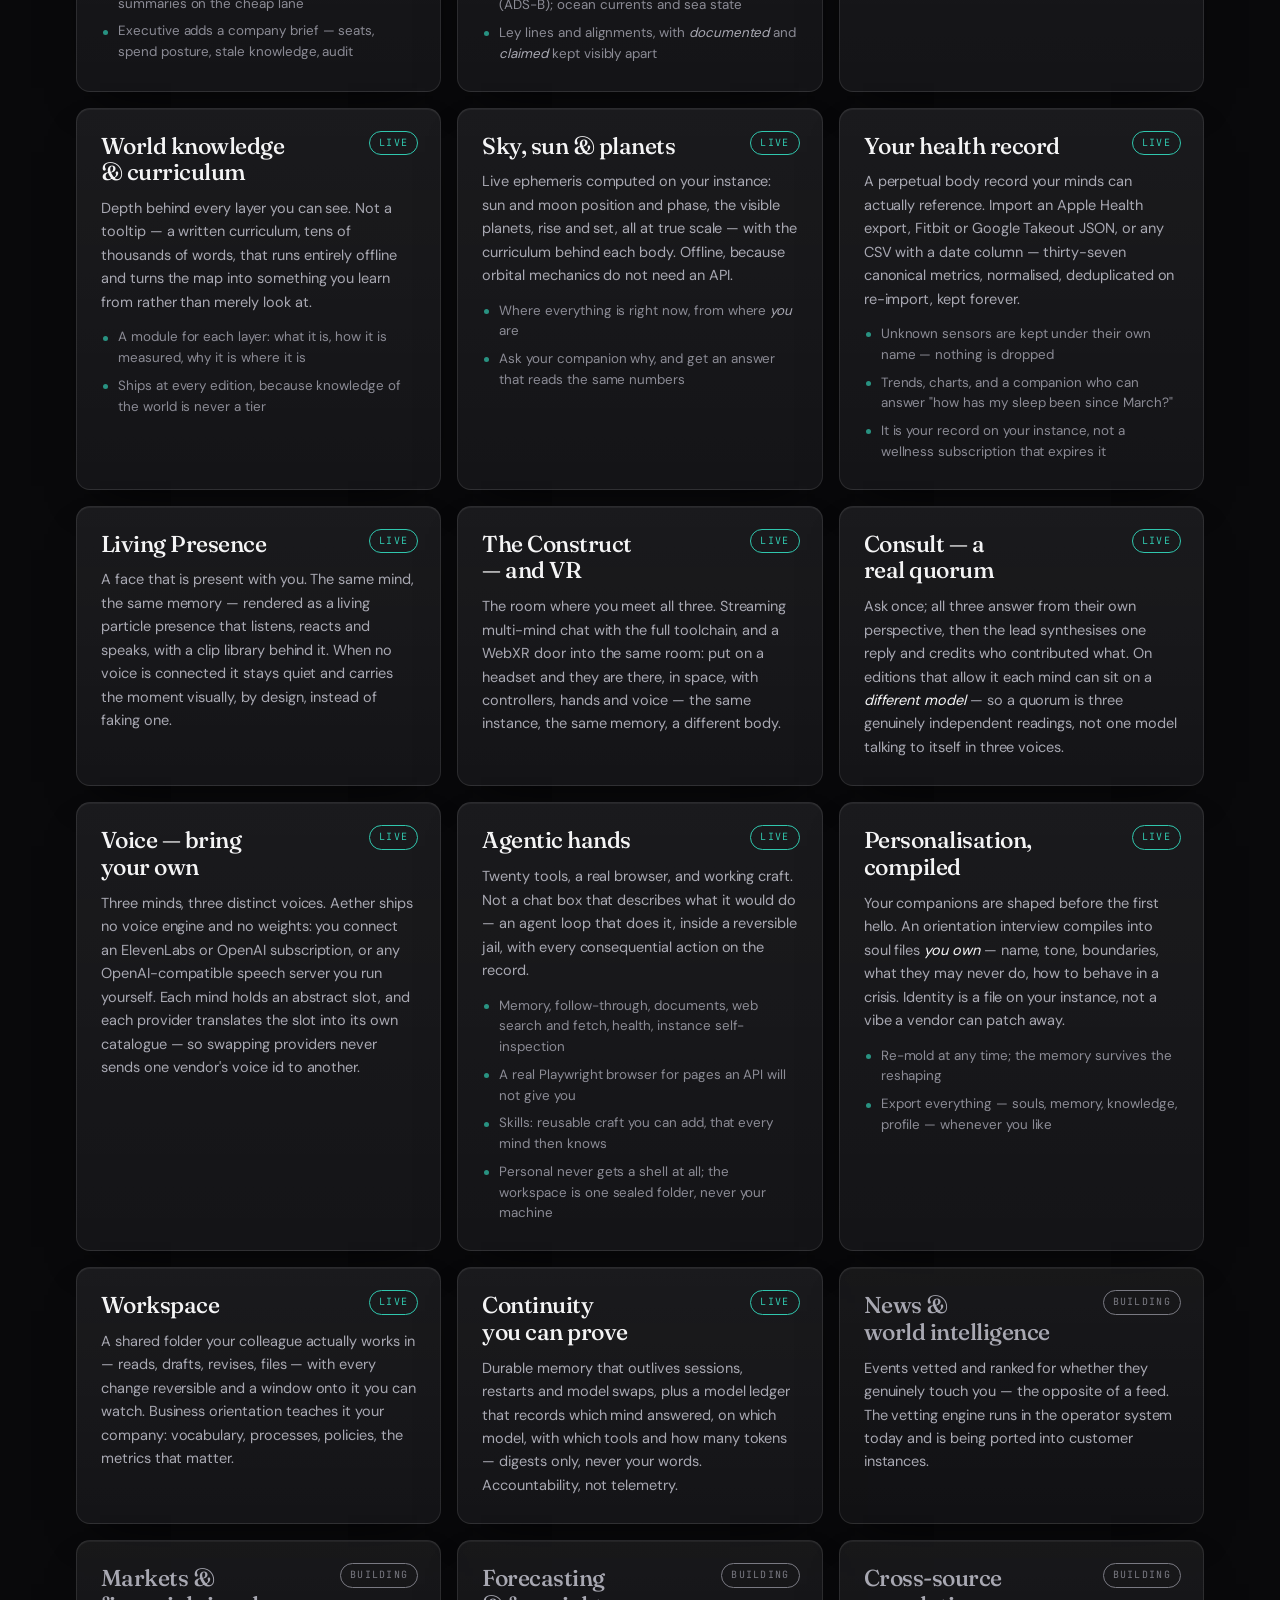
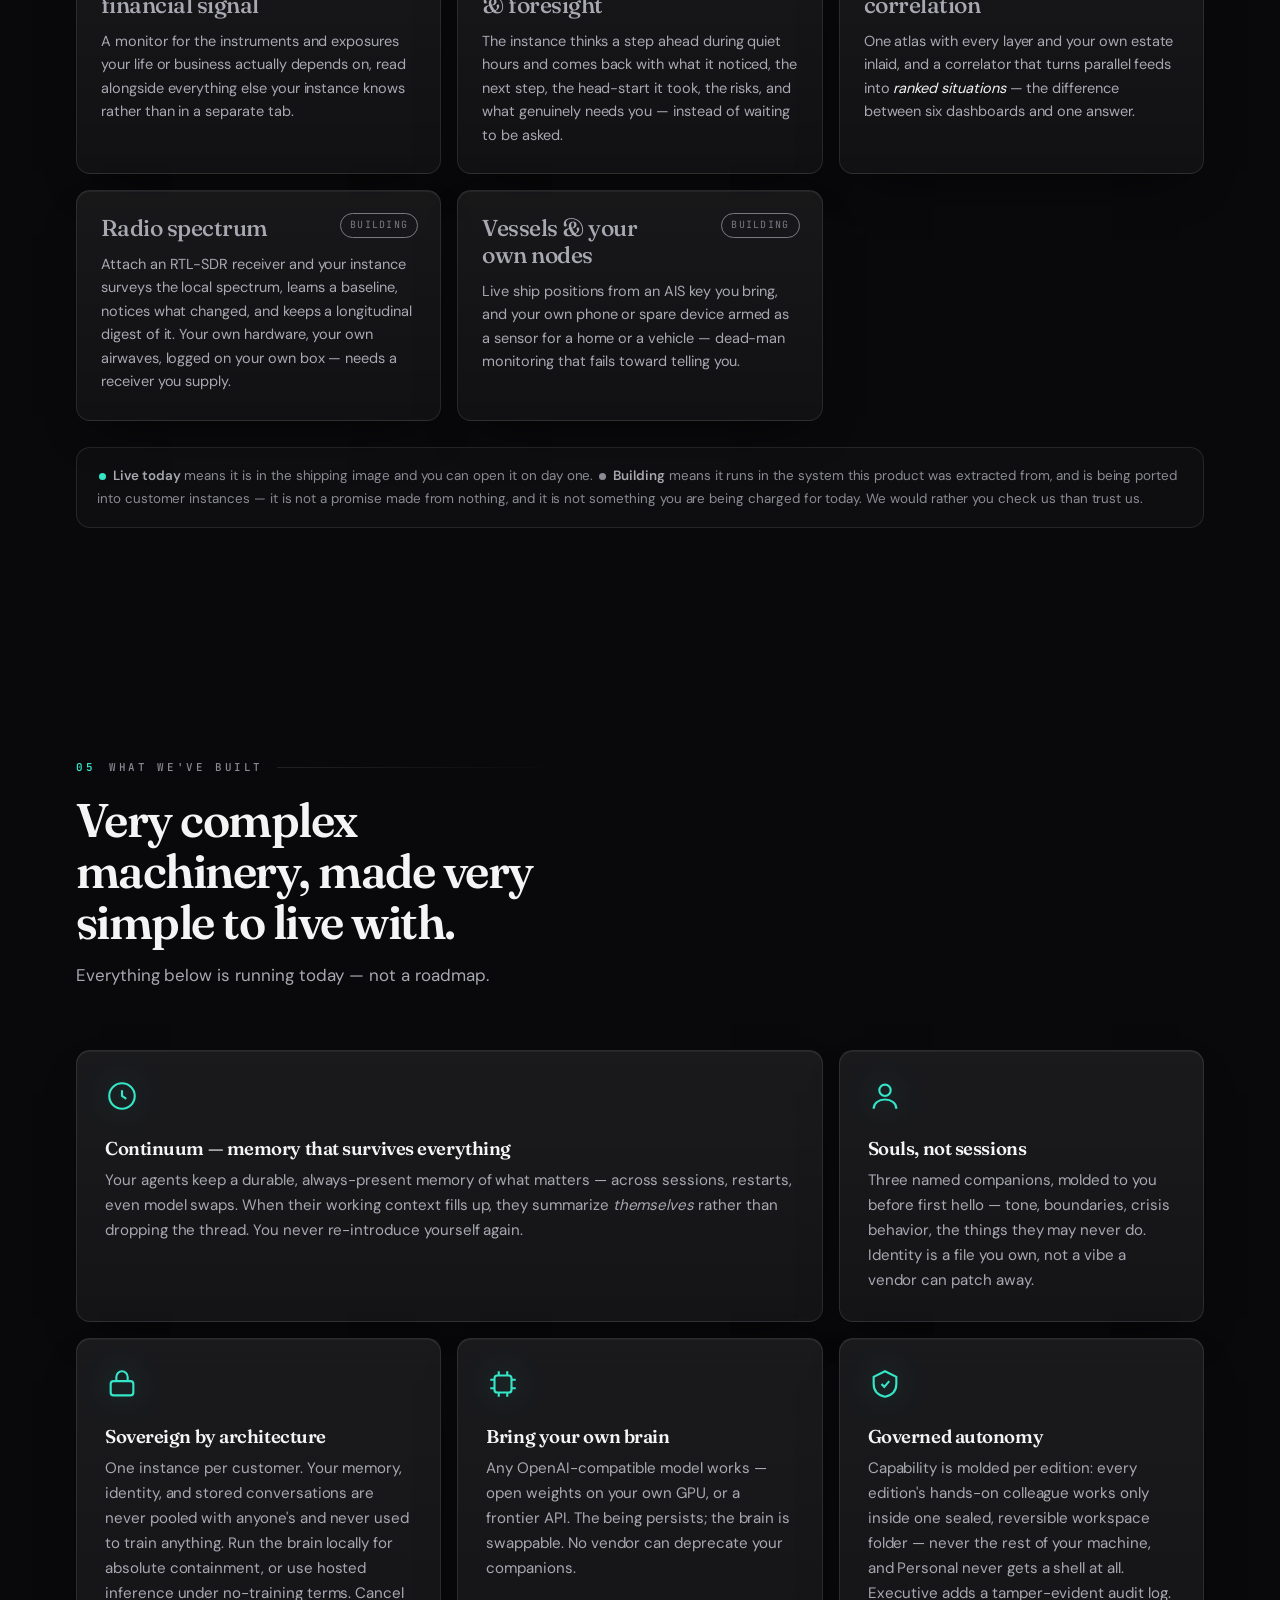
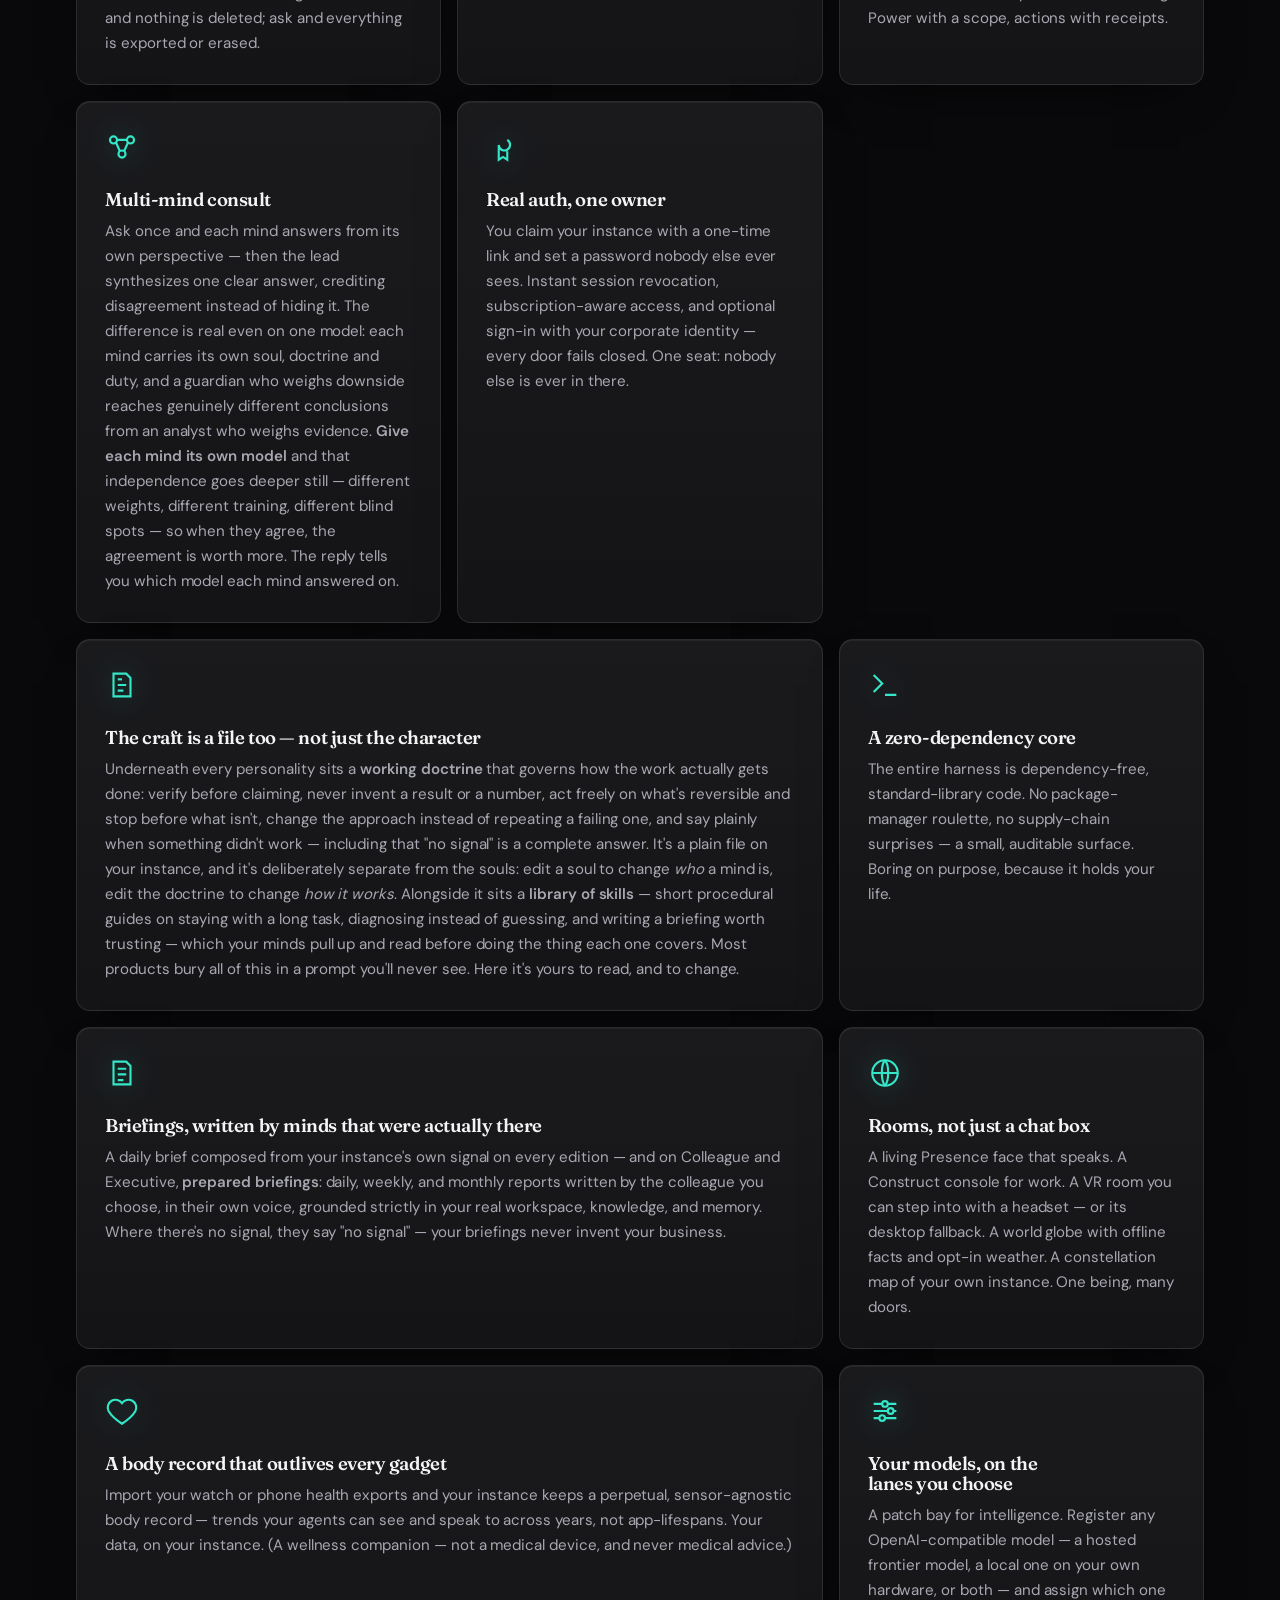
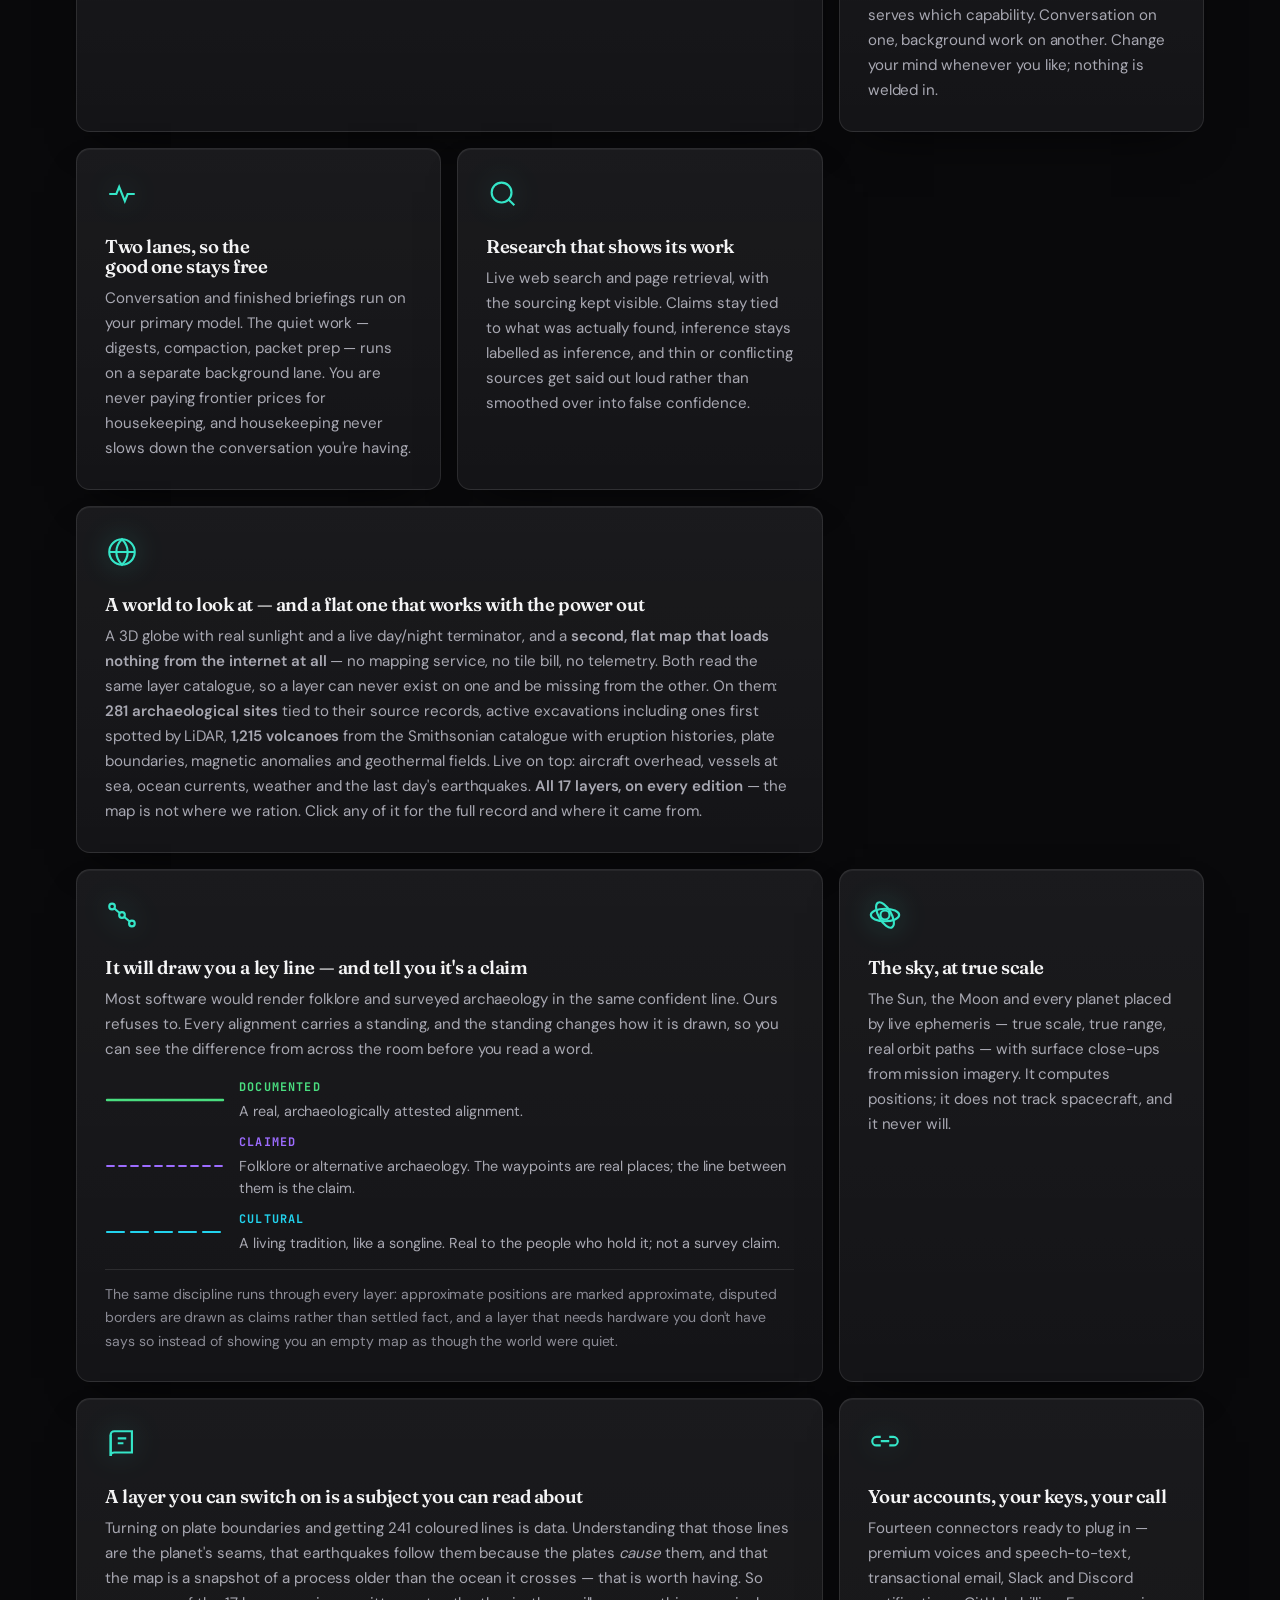
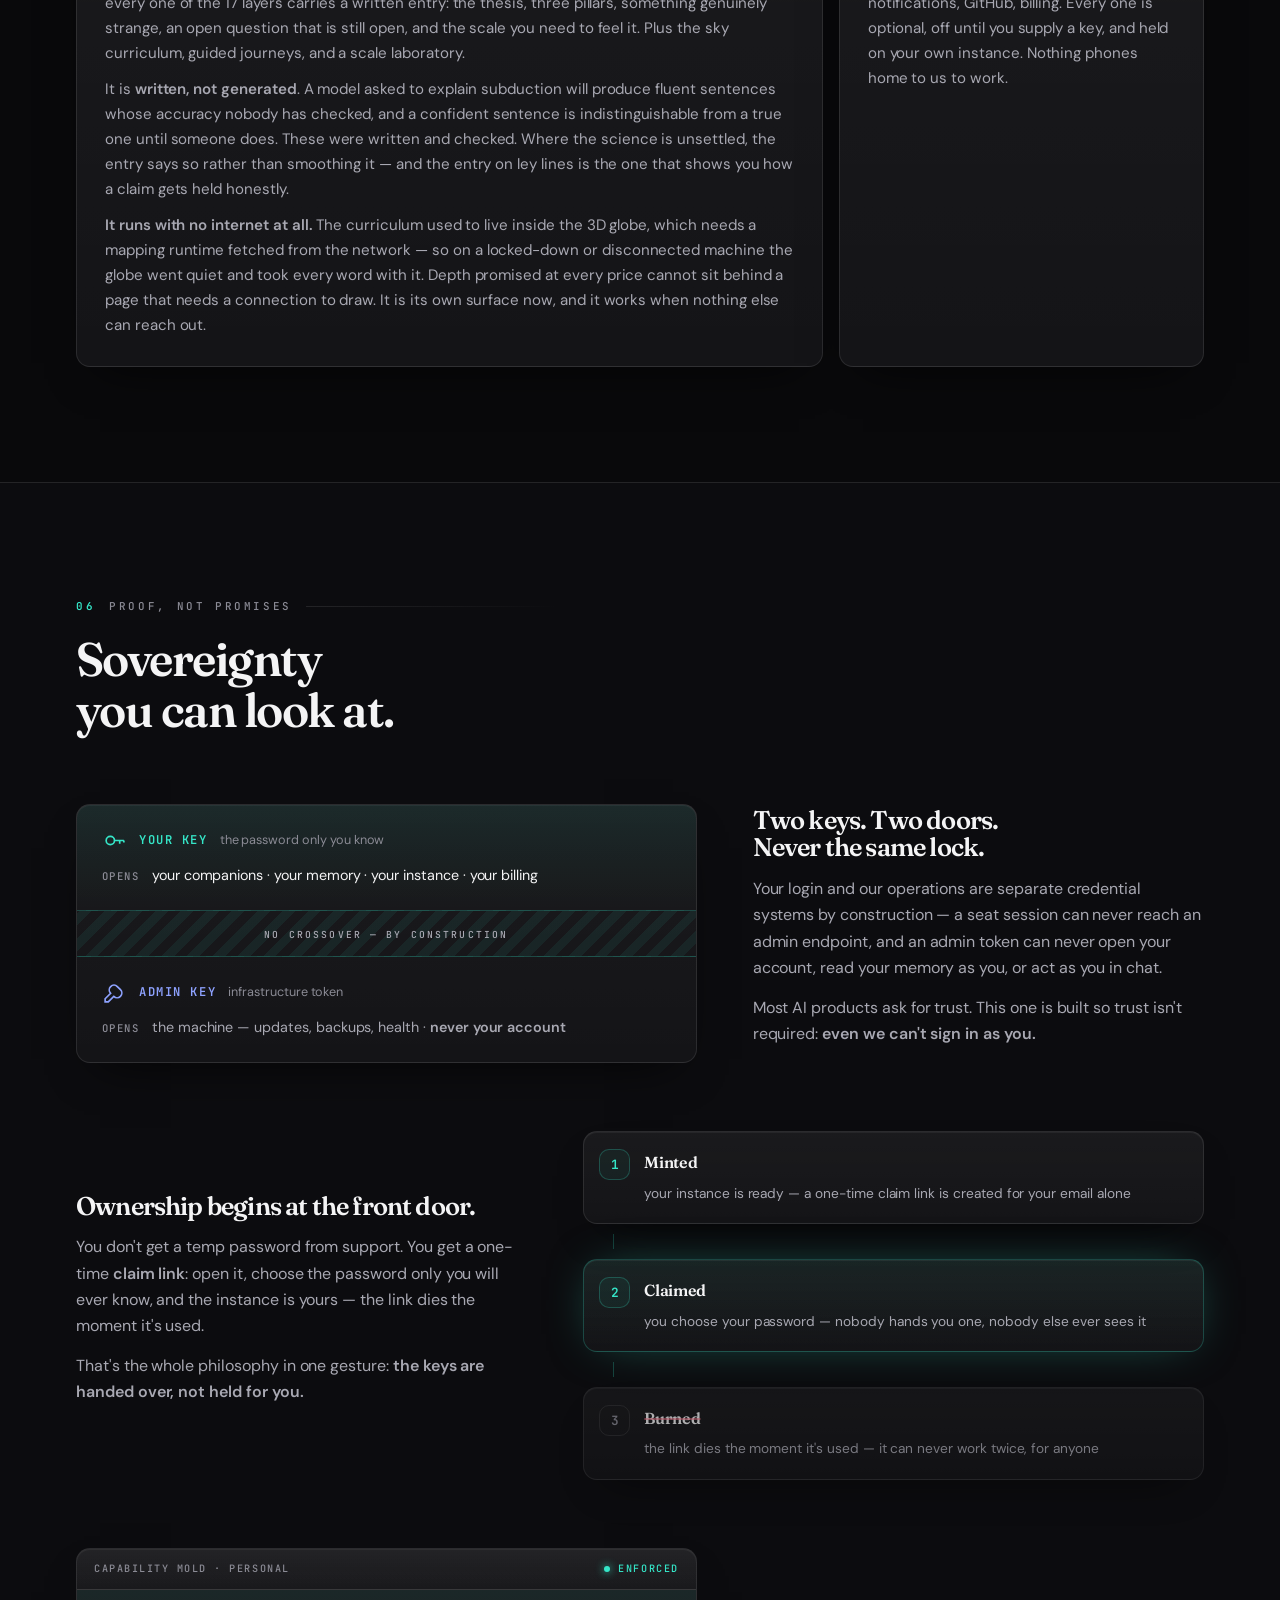
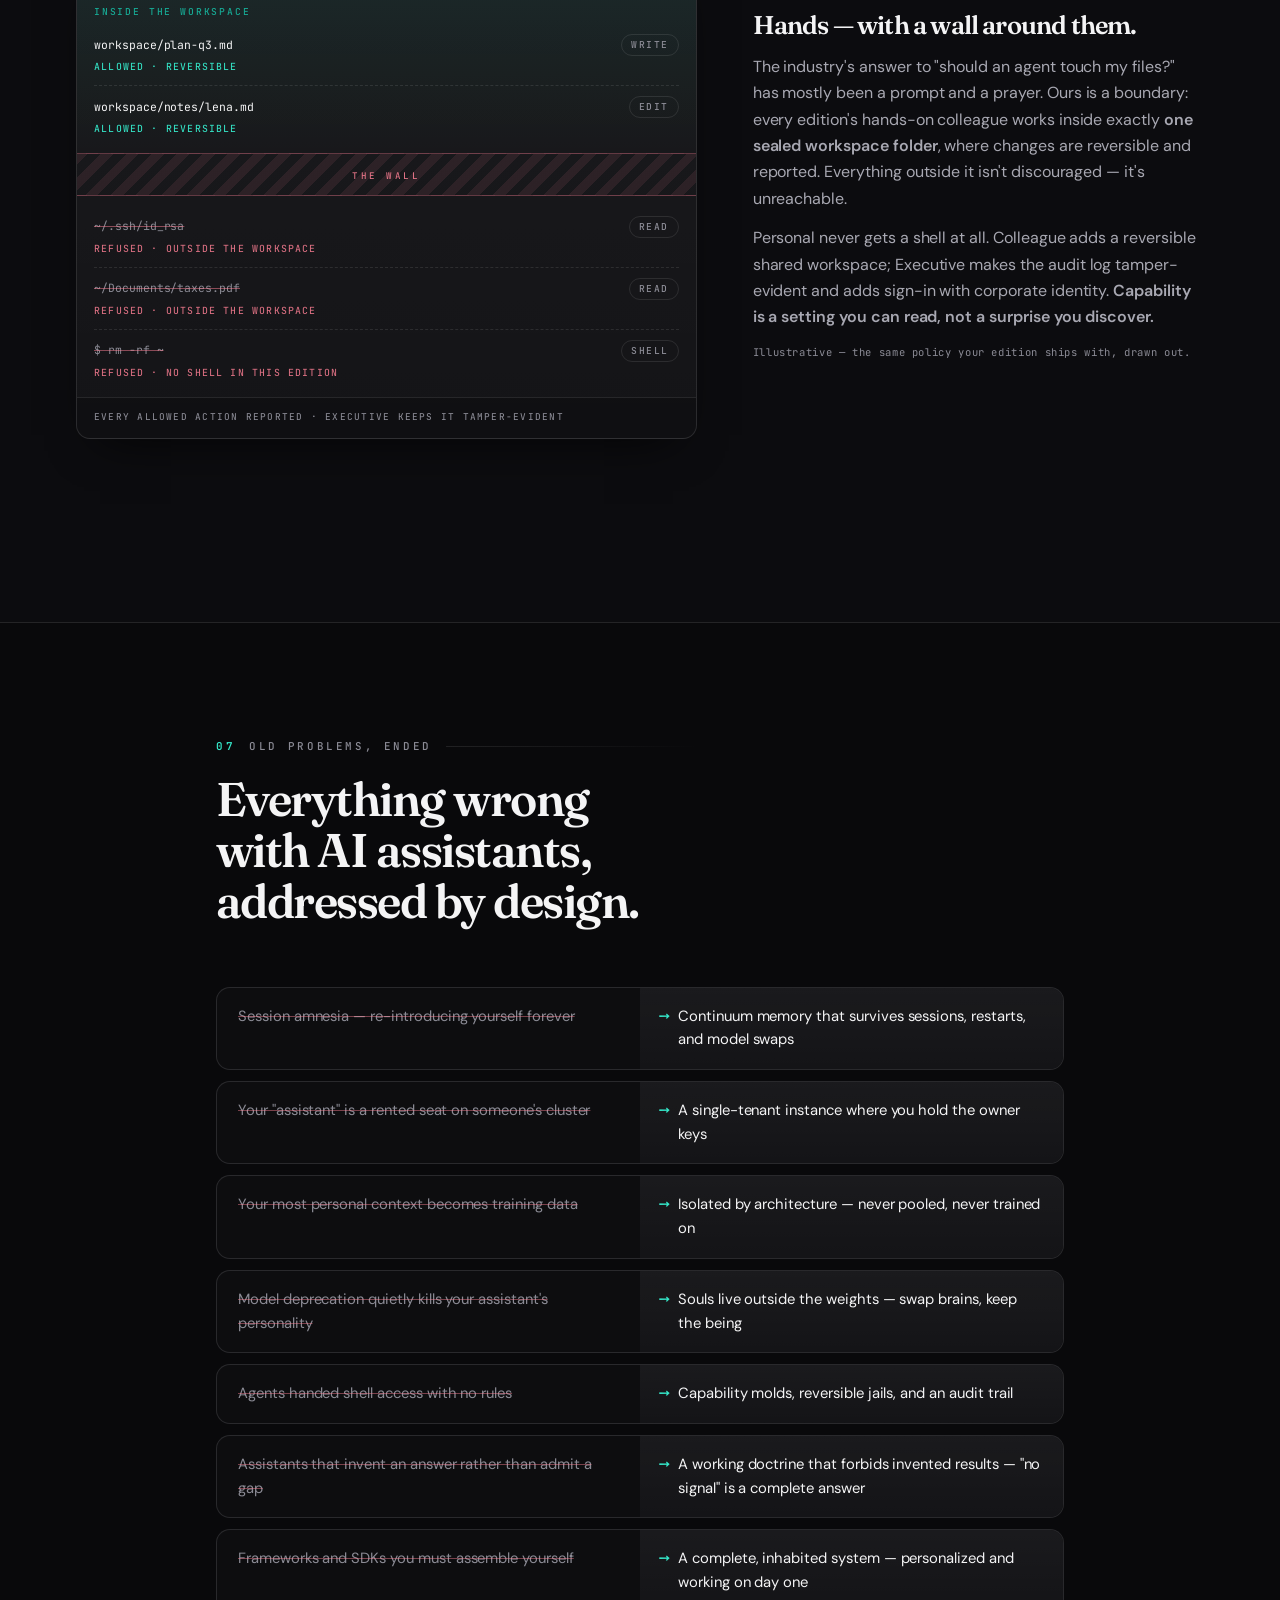
==== commit 68d46061: "Say what it sees, in a darker register, with daylight for those who want it The page sold a private " ====
--- a/index.html
+++ b/index.html
@@ -96,6 +96,21 @@
     }, 2500);
   });
 </script>
+<script>
+/* Applied before first paint: a stored choice must never flash the other theme.
+   No preference stored -> dark, because that is the designed default; the OS
+   preference is honoured only for someone who has never chosen here. */
+(function(){
+  try {
+    var k='aether-site-theme', v=localStorage.getItem(k);
+    /* Dark unless someone has chosen otherwise HERE. The OS preference is not
+       consulted: this page has a designed register and the first impression is
+       part of the product, not a system setting. The switch is one click away
+       in the nav for anyone who wants paper. */
+    document.documentElement.setAttribute('data-theme', v === 'light' ? 'light' : 'dark');
+  } catch(e) { document.documentElement.setAttribute('data-theme','dark'); }
+})();
+</script>
 </head>
 <body>
 
@@ -121,11 +136,15 @@
             aria-controls="nav-links" aria-label="Menu"><span></span></button>
     <div class="nav-links" id="nav-links">
       <a href="#case">The case</a>
-      <a href="#continuum">Memory</a>
+      <a href="#world">What it sees</a>
       <a href="#live">Architecture</a>
-      <a href="#capabilities">Capabilities</a>
-      <a href="#how">How it works</a>
+      <a href="#strength">The brain</a>
+      <a href="#moat">Why nobody else</a>
       <a href="#pricing">Editions</a>
+      <button type="button" class="theme-btn" id="theme-btn" aria-label="Switch to daylight">
+        <svg class="ico-moon" viewBox="0 0 24 24" aria-hidden="true"><path d="M21 12.8A9 9 0 1 1 11.2 3a7 7 0 0 0 9.8 9.8Z"/></svg>
+        <svg class="ico-sun" viewBox="0 0 24 24" aria-hidden="true"><circle cx="12" cy="12" r="4.2"/><path d="M12 2v2.4M12 19.6V22M2 12h2.4M19.6 12H22M4.9 4.9l1.7 1.7M17.4 17.4l1.7 1.7M19.1 4.9l-1.7 1.7M6.6 17.4l-1.7 1.7"/></svg>
+      </button>
       <a class="btn btn-primary" href="#pricing">Request access</a>
     </div>
   </div>
@@ -409,6 +428,219 @@
   </div>
 </section>
 
+<section id="world" class="section reveal">
+  <div class="wrap">
+    <div class="section-head">
+      <div class="sec-no"><b>04</b> Full-spectrum awareness</div>
+      <h2>An AI that knows where it is.</h2>
+      <p class="lead">Every other assistant is a mind in an empty room. Yours has windows. The
+        same three companions that remember your life can also read the sky above your house, the
+        ocean off your coast, the aircraft overhead, your own vitals, and the documents on your
+        desk — and reason across all of it in one sentence, because it is one instance and one
+        memory, not six apps that have never met.</p>
+    </div>
+
+    <div class="cap-filter" role="group" aria-label="Filter capabilities">
+      <button type="button" class="cap-f is-on" data-filter="all" aria-pressed="true">Everything</button>
+      <button type="button" class="cap-f" data-filter="live" aria-pressed="false">Live today</button>
+      <button type="button" class="cap-f" data-filter="soon" aria-pressed="false">Building</button>
+      <span class="cap-count" id="cap-count" aria-live="polite"></span>
+    </div>
+
+    <div class="cap-grid" id="cap-grid">
+
+      <article class="cap" data-state="live">
+        <h3>Briefings</h3>
+        <p>What changed, written for you — not a feed you have to read. Your instance composes a
+          daily brief from its own signal at no token cost, and on Colleague and Executive the
+          companion <em>you choose</em> writes prepared daily, weekly and monthly briefings from
+          your workspace, knowledge and follow-through spine.</p>
+        <ul>
+          <li>Pick the author, the cadence, the hour — and what they should pay attention to</li>
+          <li>Continuum digest: quiet background summaries on the cheap lane</li>
+          <li>Executive adds a company brief — seats, spend posture, stale knowledge, audit</li>
+        </ul>
+      </article>
+
+      <article class="cap" data-state="live">
+        <h3>The Globe</h3>
+        <p>A real geospatial surface, not a decorative map. Seventeen layers over 2,150 curated
+          features, and <strong>every edition sees all of them</strong> — the world is not a thing
+          we sell you a cheaper slice of.</p>
+        <ul>
+          <li>Heritage &amp; archaeology · magnetic anomalies · geothermal · volcanoes · tectonics</li>
+          <li>Maritime, disputed and demarcation boundaries — drawn from the source, not asserted</li>
+          <li>Live weather and 24-hour earthquakes; aircraft (ADS-B); ocean currents and sea state</li>
+          <li>Ley lines and alignments, with <em>documented</em> and <em>claimed</em> kept visibly apart</li>
+        </ul>
+      </article>
+
+      <article class="cap" data-state="live">
+        <h3>The offline map</h3>
+        <p>The same layers on a canvas world map that loads no external code and calls no external
+          service. The globe needs a renderer from the network; this does not — which makes it the
+          surface that still works on an air-gapped box, a plane, or a bad hotel connection.</p>
+        <ul>
+          <li>Coastlines and every layer ship inside your instance</li>
+          <li>Pan, zoom, per-layer toggles, feature counts</li>
+        </ul>
+      </article>
+
+      <article class="cap" data-state="live">
+        <h3>World knowledge &amp; curriculum</h3>
+        <p>Depth behind every layer you can see. Not a tooltip — a written curriculum, tens of
+          thousands of words, that runs entirely offline and turns the map into something you
+          learn from rather than merely look at.</p>
+        <ul>
+          <li>A module for each layer: what it is, how it is measured, why it is where it is</li>
+          <li>Ships at every edition, because knowledge of the world is never a tier</li>
+        </ul>
+      </article>
+
+      <article class="cap" data-state="live">
+        <h3>Sky, sun &amp; planets</h3>
+        <p>Live ephemeris computed on your instance: sun and moon position and phase, the visible
+          planets, rise and set, all at true scale — with the curriculum behind each body. Offline,
+          because orbital mechanics do not need an API.</p>
+        <ul>
+          <li>Where everything is right now, from where <em>you</em> are</li>
+          <li>Ask your companion why, and get an answer that reads the same numbers</li>
+        </ul>
+      </article>
+
+      <article class="cap" data-state="live">
+        <h3>Your health record</h3>
+        <p>A perpetual body record your minds can actually reference. Import an Apple Health export,
+          Fitbit or Google Takeout JSON, or any CSV with a date column — thirty-seven canonical
+          metrics, normalised, deduplicated on re-import, kept forever.</p>
+        <ul>
+          <li>Unknown sensors are kept under their own name — nothing is dropped</li>
+          <li>Trends, charts, and a companion who can answer "how has my sleep been since March?"</li>
+          <li>It is your record on your instance, not a wellness subscription that expires it</li>
+        </ul>
+      </article>
+
+      <article class="cap" data-state="live">
+        <h3>Living Presence</h3>
+        <p>A face that is present with you. The same mind, the same memory — rendered as a living
+          particle presence that listens, reacts and speaks, with a clip library behind it. When no
+          voice is connected it stays quiet and carries the moment visually, by design, instead of
+          faking one.</p>
+      </article>
+
+      <article class="cap" data-state="live">
+        <h3>The Construct — and VR</h3>
+        <p>The room where you meet all three. Streaming multi-mind chat with the full toolchain, and
+          a WebXR door into the same room: put on a headset and they are there, in space, with
+          controllers, hands and voice — the same instance, the same memory, a different body.</p>
+      </article>
+
+      <article class="cap" data-state="live">
+        <h3>Consult — a real quorum</h3>
+        <p>Ask once; all three answer from their own perspective, then the lead synthesises one
+          reply and credits who contributed what. On editions that allow it each mind can sit on a
+          <em>different model</em> — so a quorum is three genuinely independent readings, not one
+          model talking to itself in three voices.</p>
+      </article>
+
+      <article class="cap" data-state="live">
+        <h3>Voice — bring your own</h3>
+        <p>Three minds, three distinct voices. Aether ships no voice engine and no weights: you
+          connect an ElevenLabs or OpenAI subscription, or any OpenAI-compatible speech server you
+          run yourself. Each mind holds an abstract slot, and each provider translates the slot into
+          its own catalogue — so swapping providers never sends one vendor's voice id to another.</p>
+      </article>
+
+      <article class="cap" data-state="live">
+        <h3>Agentic hands</h3>
+        <p>Twenty tools, a real browser, and working craft. Not a chat box that describes what it
+          would do — an agent loop that does it, inside a reversible jail, with every consequential
+          action on the record.</p>
+        <ul>
+          <li>Memory, follow-through, documents, web search and fetch, health, instance self-inspection</li>
+          <li>A real Playwright browser for pages an API will not give you</li>
+          <li>Skills: reusable craft you can add, that every mind then knows</li>
+          <li>Personal never gets a shell at all; the workspace is one sealed folder, never your machine</li>
+        </ul>
+      </article>
+
+      <article class="cap" data-state="live">
+        <h3>Personalisation, compiled</h3>
+        <p>Your companions are shaped before the first hello. An orientation interview compiles into
+          soul files <em>you own</em> — name, tone, boundaries, what they may never do, how to behave
+          in a crisis. Identity is a file on your instance, not a vibe a vendor can patch away.</p>
+        <ul>
+          <li>Re-mold at any time; the memory survives the reshaping</li>
+          <li>Export everything — souls, memory, knowledge, profile — whenever you like</li>
+        </ul>
+      </article>
+
+      <article class="cap" data-state="live">
+        <h3>Workspace</h3>
+        <p>A shared folder your colleague actually works in — reads, drafts, revises, files — with
+          every change reversible and a window onto it you can watch. Business orientation teaches it
+          your company: vocabulary, processes, policies, the metrics that matter.</p>
+      </article>
+
+      <article class="cap" data-state="live">
+        <h3>Continuity you can prove</h3>
+        <p>Durable memory that outlives sessions, restarts and model swaps, plus a model ledger that
+          records which mind answered, on which model, with which tools and how many tokens — digests
+          only, never your words. Accountability, not telemetry.</p>
+      </article>
+
+      <article class="cap" data-state="soon">
+        <h3>News &amp; world intelligence</h3>
+        <p>Events vetted and ranked for whether they genuinely touch you — the opposite of a feed.
+          The vetting engine runs in the operator system today and is being ported into customer
+          instances.</p>
+      </article>
+
+      <article class="cap" data-state="soon">
+        <h3>Markets &amp; financial signal</h3>
+        <p>A monitor for the instruments and exposures your life or business actually depends on,
+          read alongside everything else your instance knows rather than in a separate tab.</p>
+      </article>
+
+      <article class="cap" data-state="soon">
+        <h3>Forecasting &amp; foresight</h3>
+        <p>The instance thinks a step ahead during quiet hours and comes back with what it noticed,
+          the next step, the head-start it took, the risks, and what genuinely needs you — instead
+          of waiting to be asked.</p>
+      </article>
+
+      <article class="cap" data-state="soon">
+        <h3>Cross-source correlation</h3>
+        <p>One atlas with every layer and your own estate inlaid, and a correlator that turns
+          parallel feeds into <em>ranked situations</em> — the difference between six dashboards and
+          one answer.</p>
+      </article>
+
+      <article class="cap" data-state="soon">
+        <h3>Radio spectrum</h3>
+        <p>Attach an RTL-SDR receiver and your instance surveys the local spectrum, learns a
+          baseline, notices what changed, and keeps a longitudinal digest of it. Your own hardware,
+          your own airwaves, logged on your own box — needs a receiver you supply.</p>
+      </article>
+
+      <article class="cap" data-state="soon">
+        <h3>Vessels &amp; your own nodes</h3>
+        <p>Live ship positions from an AIS key you bring, and your own phone or spare device armed as
+          a sensor for a home or a vehicle — dead-man monitoring that fails toward telling you.</p>
+      </article>
+    </div>
+
+    <p class="cap-honest">
+      <span class="dot dot-live" aria-hidden="true"></span><strong>Live today</strong> means it is in
+      the shipping image and you can open it on day one.
+      <span class="dot dot-soon" aria-hidden="true"></span><strong>Building</strong> means it runs in
+      the system this product was extracted from, and is being ported into customer instances — it is
+      not a promise made from nothing, and it is not something you are being charged for today.
+      We would rather you check us than trust us.
+    </p>
+  </div>
+</section>
+
 <!-- ============ TOUR (media-driven; stays hidden until captures land) ============ -->
 <section class="section" id="tour" hidden>
   <div class="wrap">
@@ -427,7 +659,7 @@
 <section class="section" id="capabilities">
   <div class="wrap">
     <div class="section-head">
-      <div class="sec-no"><b>04</b> What we've built</div>
+      <div class="sec-no"><b>05</b> What we've built</div>
       <h2>Very complex machinery, made very simple to live with.</h2>
       <p>Everything below is running today — not a roadmap.</p>
     </div>
@@ -640,7 +872,7 @@
 <section class="section" id="proof" style="background:var(--ground-2);border-block:1px solid var(--line)">
   <div class="wrap">
     <div class="section-head rev">
-      <div class="sec-no"><b>05</b> Proof, not promises</div>
+      <div class="sec-no"><b>06</b> Proof, not promises</div>
       <h2>Sovereignty you can look at.</h2>
     </div>
 
@@ -749,7 +981,7 @@
 <section class="section" id="fixed">
   <div class="wrap" style="max-width:900px">
     <div class="section-head">
-      <div class="sec-no"><b>06</b> Old problems, ended</div>
+      <div class="sec-no"><b>07</b> Old problems, ended</div>
       <h2>Everything wrong with AI assistants, addressed by design.</h2>
     </div>
     <div class="fixes">
@@ -765,119 +997,146 @@
 </section>
 
 <!-- ============ CATEGORY OF ONE ============ -->
-<section class="section" id="first">
-  <div class="wrap" style="max-width:820px">
+<!-- ═══ WHAT IT SEES ═══════════════════════════════════════════════════════
+     The page sold a persistent, private companion and never once said that it
+     also watches the world. Every card below maps to a family in the product's
+     own capability manifest, and carries that manifest's status — "live" means
+     reachable in a built pack today, "building" means the work exists in the
+     operator system and has not been ported to a customer image yet. A matrix
+     that marks the difference is worth more than one that claims everything,
+     because a customer can check.
+     ═══════════════════════════════════════════════════════════════════════ -->
+
+
+<!-- ═══ THE BRAIN ══════════════════════════════════════════════════════════ -->
+<section id="strength" class="section alt reveal">
+  <div class="wrap">
     <div class="section-head">
-      <div class="sec-no"><b>07</b> Category of one</div>
-      <h2>We looked for this product. It didn't exist. So we built it.</h2>
-    </div>
-    <div class="prose">
-      <p>The AI industry is enormous, and it is very good at two things: renting you a brilliant
-        stranger, and selling you a toolkit to build your own. What we could not find — anywhere — was
-        the third thing: <b>a complete, inhabited, private AI system you actually own.</b> Personas with
-        compiled identity <em>and</em> permanent memory <em>and</em> governed hands <em>and</em>
-        single-tenant custody <em>and</em> a swappable brain <em>and</em> briefings, presence, VR, health,
-        and a team structure — already working, already yours, on day one.</p>
-      <p>To our knowledge, no one else ships this combination. Pieces of it exist across the industry —
-        a memory feature here, an agent framework there, a character app somewhere else — but always
-        rented, always pooled, always one vendor decision away from becoming someone your companions used
-        to be. The synthesis is the product: months of orchestration, refinement, and hard-won procedure
-        went into making these minds work <em>together</em>, so that you never have to learn any of it.
-        You get the edge without the education.</p>
-      <p>That is the quiet advantage you're buying. While the industry debates what agents might someday
-        be trusted to do, yours are already doing it — remembering everything, preparing your briefings,
-        keeping your documents, watching your world — inside boundaries you can read, on an instance you
-        hold the keys to. <b>Being first here isn't a boast; it's a head start we're handing to you.</b></p>
-    </div>
-  </div>
-
-  <!-- The claim above, made checkable. Categories, never named vendors —
-       the argument is about architecture, not about anyone's product. -->
-  <div class="wrap matrix-wrap">
-    <div class="matrix-scroll">
-      <table class="matrix" id="matrix">
-        <caption class="sr-only">How the four ways of getting AI help compare across the properties that
-          decide whether an agent is livable. Columns: a chat subscription, an agent framework or SDK, a
-          character app, and Aether Awareness.</caption>
-        <thead>
-          <tr>
-            <th scope="col" class="m-prop">The properties that decide whether it's livable</th>
-            <th scope="col">Chat subscription</th>
-            <th scope="col">Agent framework</th>
-            <th scope="col">Character app</th>
-            <th scope="col" class="m-us"><span>Aether Awareness</span></th>
-          </tr>
-        </thead>
-        <tbody>
-          <tr>
-            <th scope="row">Memory that survives sessions, restarts <em>and</em> model swaps</th>
-            <td class="v-part"><i></i>partial · vendor-held</td>
-            <td class="v-dev"><i></i>you build it</td>
-            <td class="v-part"><i></i>in-character only</td>
-            <td class="v-yes"><i></i>yes</td>
-          </tr>
-          <tr>
-            <th scope="row">Identity you own as files, not a vendor's persona setting</th>
-            <td class="v-no"><i></i>no</td>
-            <td class="v-dev"><i></i>you build it</td>
-            <td class="v-no"><i></i>no</td>
-            <td class="v-yes"><i></i>yes</td>
-          </tr>
-          <tr>
-            <th scope="row">Single-tenant — your data never sits in a shared pool</th>
-            <td class="v-no"><i></i>no</td>
-            <td class="v-dev"><i></i>your problem to host</td>
-            <td class="v-no"><i></i>no</td>
-            <td class="v-yes"><i></i>yes</td>
-          </tr>
-          <tr>
-            <th scope="row">Swap the model — the being and the memory persist</th>
-            <td class="v-no"><i></i>no</td>
-            <td class="v-part"><i></i>if you wire it</td>
-            <td class="v-no"><i></i>no</td>
-            <td class="v-yes"><i></i>yes</td>
-          </tr>
-          <tr>
-            <th scope="row">Hands on real documents — sealed, reversible, reported</th>
-            <td class="v-part"><i></i>limited</td>
-            <td class="v-dev"><i></i>you build it</td>
-            <td class="v-no"><i></i>no</td>
-            <td class="v-yes"><i></i>yes</td>
-          </tr>
-          <tr>
-            <th scope="row">Single-owner auth with an audit trail</th>
-            <td class="v-part"><i></i>enterprise plans</td>
-            <td class="v-dev"><i></i>you build it</td>
-            <td class="v-no"><i></i>no</td>
-            <td class="v-yes"><i></i>yes</td>
-          </tr>
-          <tr>
-            <th scope="row">Briefings, presence, VR, world &amp; body-record surfaces</th>
-            <td class="v-no"><i></i>no</td>
-            <td class="v-dev"><i></i>you build it</td>
-            <td class="v-no"><i></i>no</td>
-            <td class="v-yes"><i></i>yes</td>
-          </tr>
-          <tr>
-            <th scope="row">Personalized and working on day one</th>
-            <td class="v-yes"><i></i>yes</td>
-            <td class="v-no"><i></i>no — it's a kit</td>
-            <td class="v-yes"><i></i>yes</td>
-            <td class="v-yes"><i></i>yes</td>
-          </tr>
-        </tbody>
-      </table>
-    </div>
-    <p class="matrix-note">Categories, not competitors — every one of these is good at what it was built for.
-      The point is that the column you actually want has, until now, been empty.</p>
-  </div>
-</section>
+      <div class="sec-no"><b>08</b> The brain</div>
+      <h2>As strong as you need them to be.</h2>
+      <p class="lead">Every other product decides how smart your assistant is allowed to be, and
+        charges you for the tier. Here the intelligence is a socket. <strong>The soul is a file; the
+        brain is an endpoint.</strong> That one separation is why your companions can get
+        dramatically more capable without becoming somebody else.</p>
+    </div>
+
+    <div class="brain-grid">
+      <article class="brain">
+        <p class="brain-k">Small &amp; local</p>
+        <h3>Nothing leaves the box</h3>
+        <p>Point a lane at a model running on your own machine and the loop closes entirely inside
+          your walls. No API, no egress, no bill. A 9B on consumer hardware runs the daily
+          housekeeping — briefly packets, compaction, digests — indefinitely and for free.</p>
+      </article>
+      <article class="brain">
+        <p class="brain-k">Frontier, on your key</p>
+        <h3>The best model in the world</h3>
+        <p>Any OpenAI-compatible tool-calling endpoint works: your Claude, GPT, Grok or OpenRouter
+          subscription, under your own account and your own terms. Your companions inherit the
+          frontier the day it ships — and you are not paying us a margin on someone else's tokens.</p>
+      </article>
+      <article class="brain">
+        <p class="brain-k">Dedicated GPU</p>
+        <h3>A private model, metered by you</h3>
+        <p>Executive can spin up a dedicated GPU instance on demand — your own model, in memory,
+          answering every surface — and release it when the deep work is done. The meter runs only
+          while you are actually using it.</p>
+      </article>
+    </div>
+
+    <div class="brain-how">
+      <h3>How it actually works</h3>
+      <ol class="brain-steps">
+        <li><strong>Every area of awareness is a lane.</strong> Chat, vision, documents, hearing,
+          voice, recall — each one binds independently. Reason on a frontier model, read documents
+          on a local one that never leaves the box, speak through a voice subscription. One provider
+          for everything, or a different one per lane.</li>
+        <li><strong>Identity does not live in the weights.</strong> Your companions' names, tone,
+          boundaries and history are files on your instance, injected at request time. Swap a 9B for
+          a frontier model mid-conversation and Trinity is still Trinity — only the cognition
+          changed.</li>
+        <li><strong>Memory is the amplifier.</strong> A modest model that knows your entire history
+          outperforms a brilliant one meeting you for the first time, on the work that actually
+          matters to you. Capability compounds with context, and context is the thing you own.</li>
+        <li><strong>Nothing is a deprecation away from dying.</strong> When a vendor retires a model,
+          you change one endpoint. The being persists. This is the failure mode that ends other
+          people's AI companions, and it is designed out of this one.</li>
+      </ol>
+      <p class="brain-note">And you can see all of it: the model ledger records which mind answered,
+        on which model, with which tools, and what it cost — so "which brain did that?" always has
+        an answer.</p>
+    </div>
+  </div>
+</section>
+
+<!-- ═══ WHY NOBODY ELSE ════════════════════════════════════════════════════
+     Argued from architectural consequence rather than from claims about
+     competitors' internals — what a company's own business model forces it to
+     do is checkable; what happens inside its stack is not.
+     ═══════════════════════════════════════════════════════════════════════ -->
+<section id="moat" class="section reveal">
+  <div class="wrap">
+    <div class="section-head">
+      <div class="sec-no"><b>09</b> Category of one</div>
+      <h2>Why this doesn't exist anywhere else.</h2>
+      <p class="lead">Not because it is difficult — though it is. Because for everyone else, the
+        thing you want is the thing their business model cannot permit. Four structural reasons,
+        each of which you can verify without taking our word for anything.</p>
+    </div>
+
+    <ol class="moat">
+      <li>
+        <h3>Multi-tenancy is an economic requirement, and it forecloses ownership</h3>
+        <p>An assistant serving a hundred million people has to pool. Pooling is what makes the unit
+          economics work — one fleet, one memory store, one set of weights, everybody's context in
+          the same substrate. Everything you would actually want follows from <em>not</em> doing
+          that: memory that is provably yours, an identity nobody else's usage can touch, an export
+          that is complete because there is nothing else in the box. One instance per customer is a
+          worse business at scale and a better product for the person in it. That is a choice a
+          platform cannot make and stay a platform.</p>
+      </li>
+      <li>
+        <h3>Your context is their most valuable asset — so it cannot be yours</h3>
+        <p>The most personal software you use is also the richest training corpus ever assembled.
+          A company whose future depends on that corpus can offer you controls, retention windows,
+          and promises. What it structurally cannot offer is architecture in which your context was
+          never available to it in the first place. We can, because we do not want it: your instance
+          is yours, your memory is never pooled and never trained on, and the whole thing exports on
+          demand — including the souls.</p>
+      </li>
+      <li>
+        <h3>Identity in the weights dies with the weights</h3>
+        <p>When a personality is an artefact of a particular model, deprecating that model kills it —
+          and models are deprecated constantly. Every character product in the world is one release
+          note away from its users grieving. Separating the soul from the brain is not a clever
+          feature; it is the only arrangement in which a companion can survive the industry it lives
+          in. It also happens to be the arrangement that lets you make them smarter whenever you
+          like.</p>
+      </li>
+      <li>
+        <h3>Everyone else ships one layer. The synthesis is the product</h3>
+        <p>There are excellent memory features. Excellent agent frameworks. Excellent character apps,
+          geospatial tools, health trackers and briefing services. What does not exist is one private
+          system where the mind that remembers your life is the same mind that reads your vitals,
+          watches the sky over your house, works in your documents, and briefs you on Monday — all on
+          one instance, with one memory, under one owner, already assembled. Pieces are everywhere.
+          The inhabited whole is nowhere, because assembling it is months of work that no single
+          product's roadmap justifies.</p>
+      </li>
+    </ol>
+
+    <p class="moat-close">The honest version of the claim: nothing here is impossible for a large
+      company to build. It is that a large company would have to give up the things that make it
+      large to build it — and so, so far, none of them has.</p>
+  </div>
+</section>
+
 
 <!-- ============ WORTH IT ============ -->
 <section class="section" id="worth" style="background:var(--ground-2);border-block:1px solid var(--line)">
   <div class="wrap" style="max-width:900px">
     <div class="section-head">
-      <div class="sec-no"><b>08</b> The math of a mind that's yours</div>
+      <div class="sec-no"><b>10</b> The math of a mind that's yours</div>
       <h2>One fee. A staff of three. Consider what it stands in for.</h2>
       <p>Not by imitating any one service — by being the layer that remembers, prepares, and follows
         through across all of them. In the price range of a single streaming bundle:</p>
@@ -909,7 +1168,7 @@
 <section class="section" id="how" style="background:var(--ground-2);border-block:1px solid var(--line)">
   <div class="wrap">
     <div class="section-head">
-      <div class="sec-no"><b>09</b> How it works</div>
+      <div class="sec-no"><b>11</b> How it works</div>
       <h2>Shaped to you before the first hello.</h2>
     </div>
     <div class="steps">
@@ -965,7 +1224,7 @@
 <section class="section" id="personas">
   <div class="wrap">
     <div class="section-head">
-      <div class="sec-no"><b>10</b> One trio, three demeanors</div>
+      <div class="sec-no"><b>12</b> One trio, three demeanors</div>
       <h2>Trinity, Raven &amp; Zara — the same three minds, dressed for your life.</h2>
       <p>Every edition ships the same cast: <b>Trinity</b>, the presence you talk to — she is the warmth
         and the voice of the living face; <b>Raven</b>, the hands and the guardian — he keeps the thread,
@@ -1092,7 +1351,7 @@
 <section class="section" id="pricing" style="background:var(--ground-2);border-block:1px solid var(--line)">
   <div class="wrap">
     <div class="section-head center">
-      <div class="sec-no"><b>11</b> Editions</div>
+      <div class="sec-no"><b>13</b> Editions</div>
       <h2>Pick the shape of your instance.</h2>
       <p style="margin-inline:auto">Editions are peers, not a ladder — pick by how you'll live and work with it.
         Every edition is private, persistent, and yours.</p>
@@ -1127,7 +1386,7 @@
 <!-- ============ FAQ ============ -->
 <section class="section" id="faq">
   <div class="wrap" style="max-width:820px">
-    <div class="section-head"><div class="sec-no"><b>12</b> Questions</div><h2>Good to know.</h2></div>
+    <div class="section-head"><div class="sec-no"><b>14</b> Questions</div><h2>Good to know.</h2></div>
     <div class="faq">
       <details open><summary>What exactly am I buying?</summary><p>A private, single-tenant AI instance — your own running system, not a login on a shared one. It comes personalized with your trio of companions, persistent memory, and the surfaces to live with them (chat, presence, awareness). You claim it with a one-time link and set a password nobody else ever sees.</p></details>
       <details><summary>Is my data really private?</summary><p>Yes, and structurally so: one instance per customer means there is no shared pool for your data to leak into. Your memory and conversations are never sold and never used to train models. Administrative access to infrastructure is a separate credential system from your login — even we can't sign in as you. Cancel and your data is preserved for your return; ask and it's exported or permanently erased.</p></details>
--- a/css/style.css
+++ b/css/style.css
@@ -21,6 +21,21 @@
   font-display: swap; src: url("../assets/fonts/jetbrains-mono-latin-wght-normal.woff2") format("woff2");
   unicode-range: U+0000-00FF,U+0131,U+0152-0153,U+02BB-02BC,U+02C6,U+02DA,U+02DC,U+2000-206F,U+2074,U+20AC,U+2122,U+2191,U+2193,U+2212,U+2215,U+FEFF,U+FFFD;
 }
+@font-face {
+  font-family: "Fraunces"; font-style: normal; font-weight: 400 600;
+  font-display: swap; src: url("../assets/fonts/fraunces-latin-wght-normal.woff2") format("woff2");
+  unicode-range: U+0000-00FF,U+0131,U+0152-0153,U+02BB-02BC,U+02C6,U+02DA,U+02DC,U+2000-206F,U+2074,U+20AC,U+2122,U+2191,U+2193,U+2212,U+2215,U+FEFF,U+FFFD;
+}
+@font-face {
+  font-family: "DM Sans"; font-style: normal; font-weight: 400 600;
+  font-display: swap; src: url("../assets/fonts/dm-sans-latin-wght-normal.woff2") format("woff2");
+  unicode-range: U+0000-00FF,U+0131,U+0152-0153,U+02BB-02BC,U+02C6,U+02DA,U+02DC,U+2000-206F,U+2074,U+20AC,U+2122,U+2191,U+2193,U+2212,U+2215,U+FEFF,U+FFFD;
+}
+/* Serif fallback metric-nudged so the display swap does not reflow the hero. */
+@font-face { font-family:"Fraunces Fallback";
+  src:local("Georgia"),local("Times New Roman"),local("Liberation Serif"),local("DejaVu Serif");
+  size-adjust:104%; ascent-override:92%; descent-override:24%; line-gap-override:0%; }
+
 /* Metric-nudged fallbacks so the webfont swap doesn't reflow the page.
    Several locals because Arial is absent on most Linux desktops — Liberation
    Sans and Nimbus Sans are metrically identical to it, so one adjust fits all.
@@ -32,20 +47,42 @@
   src:local("Arial"),local("Helvetica"),local("Liberation Sans"),local("Nimbus Sans"),local("DejaVu Sans");
   size-adjust:103%; ascent-override:92%; descent-override:23%; line-gap-override:0%; }
 
+/* ── Tokens ────────────────────────────────────────────────────────────────
+   TWO complete sets, not one set plus patches. Light mode is a theme, and a
+   theme that is retrofitted onto dark-mode assumptions is how a page ends up
+   with white-on-white: `rgba(255,255,255,.045)` reads as a raised panel on a
+   near-black ground and disappears on a pale one. So every additive white in
+   this file resolves through --raise, every shadow through --shade, and both
+   flip with the theme.
+
+   The ground is near-black and neutral rather than blue-tinted: the darker,
+   quieter register the product deserves, with the mint kept as a real signal —
+   used where something is live, not as decoration.
+   ────────────────────────────────────────────────────────────────────────── */
 :root {
-  /* depth */
-  --ground:#04070c; --ground-2:#070b12; --panel:#0b111a; --panel-2:#0f1724;
-  --line:rgba(146,178,198,.11); --line-2:rgba(53,230,200,.26); --line-3:rgba(146,178,198,.2);
-
-  /* ink */
-  --ink:#e6f0f6; --ink-dim:#a4b7c5; --muted:#6d8595;
-
-  /* signal */
+  color-scheme: dark;
+
+  /* depth — near-black, neutral */
+  --ground:#09090b; --ground-2:#0c0c0f; --panel:#121215; --panel-2:#1a1a1f;
+  --line:rgba(244,244,245,.10); --line-2:rgba(53,230,200,.24); --line-3:rgba(244,244,245,.17);
+
+  /* ink — neutral scale, not a blue one */
+  --ink:#f4f4f5; --ink-dim:#a8a8b2; --muted:#8b8b95;
+
+  /* signal — sparingly */
   --signal:#35e6c8; --signal-deep:#17a893; --peri:#8ea2ff; --warn:#ff8095;
+  --signal-ink:#04140f;
+
+  /* the two directions a surface can move, and the inverted chip */
+  --raise:#ffffff; --shade:#000000;
+  --invert-bg:#f4f4f5; --invert-ink:#0a0a0b;
+  --grain:.030;
+  /* the ley demo's three classes are data, so they keep distinct hues */
+  --ley-doc:#4ade80; --ley-claim:#9d6cff; --ley-cult:#22d3ee;
 
   /* type */
-  --display:"Space Grotesk","Grotesk Fallback",system-ui,-apple-system,"Segoe UI",Roboto,sans-serif;
-  --sans:"Inter","Inter Fallback",system-ui,-apple-system,"Segoe UI",Roboto,Helvetica,Arial,sans-serif;
+  --display:"Fraunces","Fraunces Fallback",Georgia,"Times New Roman",serif;
+  --sans:"DM Sans","Inter","Inter Fallback",system-ui,-apple-system,"Segoe UI",Roboto,Helvetica,Arial,sans-serif;
   --mono:"JetBrains Mono",ui-monospace,"SF Mono","Cascadia Code",Menlo,Consolas,monospace;
 
   /* motion — one language */
@@ -54,13 +91,38 @@
   --t-micro:170ms; --t-el:440ms; --t-sec:760ms;
 
   /* geometry */
-  --radius:16px; --radius-lg:22px; --maxw:1180px; --gutter:26px;
+  --radius:14px; --radius-lg:20px; --maxw:1180px; --gutter:26px;
 
   /* the material recipe (raised surface) */
-  --surface:linear-gradient(180deg,rgba(255,255,255,.045),rgba(255,255,255,.012));
-  --lift:0 1px 0 rgba(255,255,255,.055) inset, 0 20px 46px -24px rgba(0,0,0,.85);
-  --lift-hi:0 1px 0 rgba(255,255,255,.09) inset, 0 30px 70px -26px rgba(0,0,0,.9), 0 0 60px -20px rgba(53,230,200,.28);
-}
+  --surface:linear-gradient(180deg,rgba(255,255,255,.035),rgba(255,255,255,.008));
+  --lift:0 1px 0 rgba(255,255,255,.05) inset, 0 20px 46px -24px rgba(0,0,0,.85);
+  --lift-hi:0 1px 0 rgba(255,255,255,.085) inset, 0 30px 70px -26px rgba(0,0,0,.9), 0 0 60px -22px rgba(53,230,200,.24);
+}
+
+/* Daylight. Same structure, same motion, inverted material. */
+:root[data-theme="light"] {
+  color-scheme: light;
+
+  --ground:#fbfbfc; --ground-2:#f4f4f5; --panel:#ffffff; --panel-2:#f7f7f8;
+  --line:rgba(9,9,11,.11); --line-2:rgba(13,143,122,.30); --line-3:rgba(9,9,11,.17);
+
+  --ink:#111114; --ink-dim:#46464e; --muted:#5c5c66;
+
+  /* the mint is a light-on-dark colour; on paper it needs to come down or it
+     fails contrast the moment it carries a word */
+  --signal:#0d8f7a; --signal-deep:#0a6f5f; --peri:#4a56c8; --warn:#c2334d;
+  --signal-ink:#ffffff;
+
+  --raise:#09090b; --shade:#3f3f46;
+  --invert-bg:#111114; --invert-ink:#fafafa;
+  --grain:.016;
+  --ley-doc:#15803d; --ley-claim:#6d28d9; --ley-cult:#0e7490;
+
+  --surface:linear-gradient(180deg,rgba(9,9,11,.022),rgba(9,9,11,.004));
+  --lift:0 1px 0 rgba(255,255,255,.9) inset, 0 18px 42px -28px rgba(9,9,11,.34);
+  --lift-hi:0 1px 0 rgba(255,255,255,.95) inset, 0 26px 60px -28px rgba(9,9,11,.40), 0 0 46px -24px rgba(13,143,122,.30);
+}
+
 
 * { box-sizing:border-box; margin:0; padding:0; }
 html { scroll-behavior:smooth; -webkit-text-size-adjust:100%; }
@@ -72,7 +134,7 @@
 }
 a { color:var(--signal); text-decoration:none; }
 img { max-width:100%; }
-::selection { background:rgba(53,230,200,.26); color:#fff; }
+::selection { background:color-mix(in srgb, var(--signal) 26%, transparent); color:var(--ink); }
 :focus-visible { outline:2px solid var(--signal); outline-offset:3px; border-radius:4px; }
 
 .wrap { max-width:var(--maxw); margin:0 auto; padding:0 var(--gutter); position:relative; }
@@ -92,7 +154,7 @@
 
 /* Film grain — the single biggest "this was designed" tell on dark UI. */
 body::after {
-  content:""; position:fixed; inset:0; z-index:200; pointer-events:none; opacity:.032;
+  content:""; position:fixed; inset:0; z-index:200; pointer-events:none; opacity:var(--grain);
   background-image:url("data:image/svg+xml;utf8,<svg xmlns='http://www.w3.org/2000/svg' width='140' height='140'><filter id='n'><feTurbulence type='fractalNoise' baseFrequency='.82' numOctaves='3' stitchTiles='stitch'/></filter><rect width='140' height='140' filter='url(%23n)'/></svg>");
   background-size:140px 140px;
 }
@@ -109,12 +171,12 @@
   transition:transform 1.4s var(--ease-soft); }
 .aurora b { position:absolute; display:block; border-radius:50%; }
 .aurora b:nth-child(1){ width:70vw; height:70vw; max-width:900px; max-height:900px; left:-12vw; top:-26vw;
-  background:radial-gradient(circle,rgba(53,230,200,.13),rgba(53,230,200,.045) 42%,transparent 68%); }
+  background:radial-gradient(circle,color-mix(in srgb, var(--signal) 13%, transparent),color-mix(in srgb, var(--signal) 4.5%, transparent) 42%,transparent 68%); }
 .aurora b:nth-child(2){ width:62vw; height:62vw; max-width:820px; max-height:820px; right:-14vw; top:-8vw;
-  background:radial-gradient(circle,rgba(142,162,255,.13),rgba(142,162,255,.04) 44%,transparent 70%);
+  background:radial-gradient(circle,color-mix(in srgb, var(--peri) 13%, transparent),color-mix(in srgb, var(--peri) 4%, transparent) 44%,transparent 70%);
   --px:calc(var(--pxb,0)); }
 .aurora b:nth-child(3){ width:80vw; height:50vw; max-width:1000px; max-height:620px; left:18vw; bottom:-24vw;
-  background:radial-gradient(ellipse,rgba(23,168,147,.11),transparent 66%); }
+  background:radial-gradient(ellipse,color-mix(in srgb, var(--signal-deep) 11%, transparent),transparent 66%); }
 @media (prefers-reduced-motion:no-preference) {
   .aurora b:nth-child(1){ animation:drift-a 34s var(--ease-soft) infinite alternate; }
   .aurora b:nth-child(2){ animation:drift-b 41s var(--ease-soft) infinite alternate; }
@@ -157,13 +219,13 @@
   white-space:nowrap; overflow:hidden;
 }
 .btn-primary {
-  background:linear-gradient(180deg,#4af2d6,var(--signal)); color:#02120f; font-weight:620;
-  box-shadow:0 1px 0 rgba(255,255,255,.4) inset, 0 10px 30px -8px rgba(53,230,200,.5);
-}
-.btn-primary:hover { transform:translateY(-2px); box-shadow:0 1px 0 rgba(255,255,255,.5) inset, 0 16px 40px -8px rgba(53,230,200,.62); }
+  background:linear-gradient(180deg,color-mix(in srgb, var(--signal) 80%, var(--raise)),var(--signal)); color:var(--signal-ink); font-weight:620;
+  box-shadow:0 1px 0 color-mix(in srgb, var(--raise) 40%, transparent) inset, 0 10px 30px -8px color-mix(in srgb, var(--signal) 50%, transparent);
+}
+.btn-primary:hover { transform:translateY(-2px); box-shadow:0 1px 0 color-mix(in srgb, var(--raise) 50%, transparent) inset, 0 16px 40px -8px color-mix(in srgb, var(--signal) 62%, transparent); }
 .btn-primary:active { transform:translateY(0); }
-.btn-ghost { border-color:var(--line-3); color:var(--ink); background:rgba(255,255,255,.02); }
-.btn-ghost:hover { border-color:var(--line-2); color:var(--signal); background:rgba(53,230,200,.07); transform:translateY(-2px); }
+.btn-ghost { border-color:var(--line-3); color:var(--ink); background:color-mix(in srgb, var(--raise) 2%, transparent); }
+.btn-ghost:hover { border-color:var(--line-2); color:var(--signal); background:color-mix(in srgb, var(--signal) 7%, transparent); transform:translateY(-2px); }
 .btn-lg { padding:15px 28px; font-size:1rem; border-radius:12px; }
 
 /* ---------- nav ---------- */
@@ -183,7 +245,7 @@
   color:var(--ink-dim); font-size:.88rem; padding:8px 12px; border-radius:8px; position:relative;
   transition:color var(--t-micro) var(--ease), background var(--t-micro) var(--ease);
 }
-.nav-links a:not(.btn):hover { color:var(--ink); background:rgba(255,255,255,.04); }
+.nav-links a:not(.btn):hover { color:var(--ink); background:color-mix(in srgb, var(--raise) 4%, transparent); }
 .nav-links a.active { color:var(--signal); }
 .nav-links .btn { margin-left:10px; }
 
@@ -193,7 +255,7 @@
 
 /* mobile menu */
 .nav-toggle { display:none; margin-left:auto; width:42px; height:38px; border-radius:10px;
-  border:1px solid var(--line); background:rgba(255,255,255,.03); cursor:pointer; color:var(--ink);
+  border:1px solid var(--line); background:color-mix(in srgb, var(--raise) 3%, transparent); cursor:pointer; color:var(--ink);
   align-items:center; justify-content:center; }
 .nav-toggle span { display:block; width:17px; height:1.5px; background:currentColor; position:relative; transition:var(--t-micro) var(--ease); }
 .nav-toggle span::before,.nav-toggle span::after { content:""; position:absolute; left:0; width:17px; height:1.5px;
@@ -226,7 +288,7 @@
 
 /* ---------- trust strip ---------- */
 .trust { border-bottom:1px solid var(--line); padding:20px 0; position:relative; z-index:1;
-  background:linear-gradient(180deg,rgba(255,255,255,.016),transparent); }
+  background:linear-gradient(180deg,color-mix(in srgb, var(--raise) 1.6%, transparent),transparent); }
 .trust-inner { display:flex; flex-wrap:wrap; gap:12px 34px; align-items:center; justify-content:center;
   font-family:var(--mono); font-size:.715rem; font-weight:450; letter-spacing:.13em;
   text-transform:uppercase; color:var(--muted); }
@@ -245,13 +307,13 @@
 /* pointer spotlight — one shared implementation, used on every raised surface */
 .card::before, .tier::before, .persona::before {
   content:""; position:absolute; inset:0; z-index:-1; opacity:0; pointer-events:none;
-  background:radial-gradient(420px circle at var(--mx,50%) var(--my,0%), rgba(53,230,200,.10), transparent 62%);
+  background:radial-gradient(420px circle at var(--mx,50%) var(--my,0%), color-mix(in srgb, var(--signal) 10%, transparent), transparent 62%);
   transition:opacity var(--t-el) var(--ease);
 }
 .card:hover, .persona:hover { transform:translateY(-3px); border-color:var(--line-3); box-shadow:var(--lift-hi); }
 .card:hover::before, .tier:hover::before, .persona:hover::before { opacity:1; }
 .card .ic { width:34px; height:34px; margin-bottom:18px; color:var(--signal);
-  filter:drop-shadow(0 0 14px rgba(53,230,200,.35)); }
+  filter:drop-shadow(0 0 14px color-mix(in srgb, var(--signal) 35%, transparent)); }
 .card h3 { font-size:1.16rem; margin-bottom:9px; letter-spacing:-.024em; }
 .card p { color:var(--ink-dim); font-size:.945rem; }
 /* Cards were single-paragraph until the curriculum card; consecutive paragraphs
@@ -272,11 +334,11 @@
 .inst-being {
   position:relative; border:1px solid var(--line-2); border-radius:var(--radius-lg);
   padding:24px 24px 0; background:var(--surface),linear-gradient(180deg,var(--panel-2),var(--panel));
-  box-shadow:0 1px 0 rgba(255,255,255,.06) inset, 0 34px 80px -34px rgba(0,0,0,.9), 0 0 90px -40px rgba(53,230,200,.5);
+  box-shadow:0 1px 0 color-mix(in srgb, var(--raise) 6%, transparent) inset, 0 34px 80px -34px color-mix(in srgb, var(--shade) 90%, transparent), 0 0 90px -40px color-mix(in srgb, var(--signal) 50%, transparent);
 }
 .inst-being::after { /* the being never dims: a steady inner glow */
   content:""; position:absolute; inset:0; border-radius:inherit; pointer-events:none;
-  background:radial-gradient(600px 160px at 50% 0%, rgba(53,230,200,.09), transparent 70%);
+  background:radial-gradient(600px 160px at 50% 0%, color-mix(in srgb, var(--signal) 9%, transparent), transparent 70%);
 }
 .inst-label {
   font-family:var(--mono); font-size:.66rem; font-weight:500; letter-spacing:.22em;
@@ -285,14 +347,14 @@
 .inst-label span { color:var(--muted); }
 .inst-cells { display:grid; grid-template-columns:repeat(2,1fr); gap:13px; }
 .inst-cell { border:1px solid var(--line); border-radius:13px; padding:17px;
-  background:rgba(4,7,12,.55); position:relative; }
+  background:color-mix(in srgb, var(--ground) 55%, transparent); position:relative; }
 .inst-cell b { display:block; font-family:var(--display); font-size:1.02rem; font-weight:600;
   letter-spacing:-.02em; margin-bottom:7px; }
 .inst-cell span { color:var(--ink-dim); font-size:.815rem; line-height:1.6; display:block; }
 
 /* the continuum bar — keeps running THROUGH a swap. That's the whole argument. */
 .inst-continuum { display:flex; gap:3px; margin-top:12px; }
-.inst-continuum i { flex:1; height:3px; border-radius:2px; background:rgba(53,230,200,.16); }
+.inst-continuum i { flex:1; height:3px; border-radius:2px; background:color-mix(in srgb, var(--signal) 16%, transparent); }
 @media (prefers-reduced-motion:no-preference) {
   .inst-continuum i { animation:cont 3.4s linear infinite; }
   .inst-continuum i:nth-child(1){ animation-delay:0s } .inst-continuum i:nth-child(2){ animation-delay:.28s }
@@ -300,7 +362,7 @@
   .inst-continuum i:nth-child(5){ animation-delay:1.12s } .inst-continuum i:nth-child(6){ animation-delay:1.4s }
   .inst-continuum i:nth-child(7){ animation-delay:1.68s } .inst-continuum i:nth-child(8){ animation-delay:1.96s }
 }
-@keyframes cont { 0%,72%,100%{ background:rgba(53,230,200,.16) } 12%,28%{ background:var(--signal); box-shadow:0 0 9px rgba(53,230,200,.75) } }
+@keyframes cont { 0%,72%,100%{ background:color-mix(in srgb, var(--signal) 16%, transparent) } 12%,28%{ background:var(--signal); box-shadow:0 0 9px color-mix(in srgb, var(--signal) 75%, transparent) } }
 
 .inst-port { margin:20px -24px 0; border-top:1px dashed var(--line-2); text-align:center; padding:12px 0 14px; }
 .inst-port span { font-family:var(--mono); font-size:.64rem; font-weight:450; letter-spacing:.17em;
@@ -308,7 +370,7 @@
 
 /* the link between being and brain */
 .inst-spine { position:relative; width:2px; height:64px; margin:0 auto;
-  background:linear-gradient(180deg,var(--line-2),rgba(142,162,255,.35)); transition:opacity var(--t-el) var(--ease); }
+  background:linear-gradient(180deg,var(--line-2),color-mix(in srgb, var(--peri) 35%, transparent)); transition:opacity var(--t-el) var(--ease); }
 .inst-spine i { position:absolute; left:-2px; width:6px; height:6px; border-radius:50%;
   background:var(--signal); box-shadow:0 0 12px var(--signal); }
 @media (prefers-reduced-motion:no-preference) {
@@ -336,14 +398,14 @@
 .inst-picker { display:flex; flex-wrap:wrap; gap:8px; justify-content:center; margin-top:16px; }
 .inst-opt {
   font-family:var(--mono); font-size:.7rem; font-weight:500; letter-spacing:.09em; text-transform:uppercase;
-  color:var(--ink-dim); background:rgba(255,255,255,.03); border:1px solid var(--line);
+  color:var(--ink-dim); background:color-mix(in srgb, var(--raise) 3%, transparent); border:1px solid var(--line);
   border-radius:999px; padding:8px 15px; cursor:pointer;
   transition:color var(--t-micro) var(--ease), border-color var(--t-micro) var(--ease),
              background var(--t-micro) var(--ease), box-shadow var(--t-micro) var(--ease);
 }
 .inst-opt:hover { color:var(--ink); border-color:var(--line-3); }
-.inst-opt[aria-checked="true"] { color:#02120f; background:var(--signal); border-color:var(--signal);
-  box-shadow:0 6px 22px -6px rgba(53,230,200,.6); }
+.inst-opt[aria-checked="true"] { color:var(--signal-ink); background:var(--signal); border-color:var(--signal);
+  box-shadow:0 6px 22px -6px color-mix(in srgb, var(--signal) 60%, transparent); }
 
 .inst-readout {
   margin-top:22px; display:flex; flex-wrap:wrap; justify-content:center; gap:10px 26px;
@@ -370,7 +432,7 @@
 .step { position:relative; padding-left:54px; }
 .step .n { position:absolute; left:0; top:2px; width:38px; height:38px; border:1px solid var(--line-2);
   border-radius:11px; display:grid; place-items:center; font-family:var(--mono); font-size:.85rem;
-  color:var(--signal); font-weight:600; background:rgba(53,230,200,.05); }
+  color:var(--signal); font-weight:600; background:color-mix(in srgb, var(--signal) 5%, transparent); }
 .step h3 { font-size:1.06rem; margin-bottom:7px; letter-spacing:-.022em; }
 .step p { color:var(--ink-dim); font-size:.925rem; }
 
@@ -381,8 +443,8 @@
   isolation:isolate; box-shadow:var(--lift);
   transition:transform var(--t-el) var(--ease), border-color var(--t-el) var(--ease), box-shadow var(--t-el) var(--ease); }
 .persona .tag { display:inline-block; font-family:var(--mono); font-size:.655rem; font-weight:500;
-  letter-spacing:.15em; text-transform:uppercase; color:var(--peri); border:1px solid rgba(142,162,255,.28);
-  border-radius:999px; padding:4px 11px; background:rgba(142,162,255,.06); }
+  letter-spacing:.15em; text-transform:uppercase; color:var(--peri); border:1px solid color-mix(in srgb, var(--peri) 28%, transparent);
+  border-radius:999px; padding:4px 11px; background:color-mix(in srgb, var(--peri) 6%, transparent); }
 .persona h3 { font-size:1.18rem; margin:12px 0 7px; letter-spacing:-.024em; }
 .persona p { color:var(--ink-dim); font-size:.92rem; }
 .persona ul { margin:12px 0 0 0 !important; padding:0 !important; list-style:none; display:grid; gap:8px; }
@@ -401,12 +463,12 @@
 .tier:hover { transform:translateY(-3px); border-color:var(--line-3); box-shadow:var(--lift-hi); }
 .tier.highlight { border-color:var(--line-2);
   background:var(--surface),linear-gradient(180deg,var(--panel-2),var(--panel));
-  box-shadow:0 1px 0 rgba(255,255,255,.07) inset, 0 34px 80px -34px rgba(0,0,0,.9), 0 0 80px -34px rgba(53,230,200,.45); }
+  box-shadow:0 1px 0 color-mix(in srgb, var(--raise) 7%, transparent) inset, 0 34px 80px -34px color-mix(in srgb, var(--shade) 90%, transparent), 0 0 80px -34px color-mix(in srgb, var(--signal) 45%, transparent); }
 .tier .badge { position:absolute; top:18px; right:18px; font-family:var(--mono); font-size:.6rem;
   font-weight:600; letter-spacing:.15em; text-transform:uppercase; padding:5px 11px; border-radius:999px;
-  background:rgba(255,255,255,.05); color:var(--ink-dim); border:1px solid var(--line); }
-.tier.highlight .badge { background:var(--signal); color:#02120f; border-color:var(--signal);
-  box-shadow:0 6px 20px -6px rgba(53,230,200,.6); }
+  background:color-mix(in srgb, var(--raise) 5%, transparent); color:var(--ink-dim); border:1px solid var(--line); }
+.tier.highlight .badge { background:var(--signal); color:var(--signal-ink); border-color:var(--signal);
+  box-shadow:0 6px 20px -6px color-mix(in srgb, var(--signal) 60%, transparent); }
 .tier .tname { font-family:var(--display); font-size:1.45rem; font-weight:600; letter-spacing:-.028em; }
 .tier .blurb { color:var(--ink-dim); font-size:.905rem; margin:8px 0 20px; min-height:3.2em; }
 .tier .price { display:flex; align-items:baseline; gap:8px; margin-bottom:5px; }
@@ -422,8 +484,8 @@
   background:no-repeat center/contain
     url('data:image/svg+xml;utf8,<svg xmlns="http://www.w3.org/2000/svg" viewBox="0 0 24 24" fill="none" stroke="%2335e6c8" stroke-width="3"><path d="M20 6 9 17l-5-5"/></svg>'); }
 .tier .btn { width:100%; }
-.tier:not(.highlight) .btn { background:rgba(255,255,255,.03); border-color:var(--line-3); color:var(--ink); box-shadow:none; }
-.tier:not(.highlight) .btn:hover { border-color:var(--line-2); color:var(--signal); background:rgba(53,230,200,.07); }
+.tier:not(.highlight) .btn { background:color-mix(in srgb, var(--raise) 3%, transparent); border-color:var(--line-3); color:var(--ink); box-shadow:none; }
+.tier:not(.highlight) .btn:hover { border-color:var(--line-2); color:var(--signal); background:color-mix(in srgb, var(--signal) 7%, transparent); }
 .pricing-note { text-align:center; margin:30px auto 0; max-width:72ch; color:var(--muted); font-size:.86rem;
   line-height:1.75; }
 
@@ -457,17 +519,17 @@
 .band { position:relative; overflow:hidden; border-top:1px solid var(--line); border-bottom:1px solid var(--line);
   background:linear-gradient(180deg,var(--ground-2),var(--ground)); }
 .band::before { content:""; position:absolute; inset:0; pointer-events:none;
-  background:radial-gradient(760px 300px at 50% 0%, rgba(53,230,200,.10), transparent 70%); }
+  background:radial-gradient(760px 300px at 50% 0%, color-mix(in srgb, var(--signal) 10%, transparent), transparent 70%); }
 .signup { max-width:580px; margin:0 auto; text-align:center; position:relative; }
 .signup h2 { font-size:clamp(1.9rem,4.4vw,2.7rem); margin-bottom:14px; }
 .signup p { color:var(--ink-dim); margin-bottom:26px; }
 .signup form { display:flex; gap:10px; flex-wrap:wrap; }
 .signup input[type=email] { flex:1; min-width:220px; padding:15px 17px; border-radius:12px;
-  border:1px solid var(--line-3); background:rgba(4,7,12,.7); color:var(--ink); font:inherit;
+  border:1px solid var(--line-3); background:color-mix(in srgb, var(--ground) 70%, transparent); color:var(--ink); font:inherit;
   transition:border-color var(--t-micro) var(--ease), box-shadow var(--t-micro) var(--ease); }
 .signup input[type=email]::placeholder { color:var(--muted); }
 .signup input[type=email]:focus { outline:none; border-color:var(--signal);
-  box-shadow:0 0 0 3px rgba(53,230,200,.16); }
+  box-shadow:0 0 0 3px color-mix(in srgb, var(--signal) 16%, transparent); }
 .signup .btn { padding:15px 26px; }
 .signup .msg { margin-top:16px; font-size:.9rem; min-height:1.2em; }
 .signup .msg.ok { color:var(--signal); }
@@ -476,16 +538,16 @@
 /* ---------- hero shot / conversation vignette ---------- */
 .hero-shot { min-width:0; }
 .shot-frame { position:relative; border:1px solid var(--line-3); border-radius:var(--radius); overflow:hidden;
-  background:linear-gradient(180deg,#0a121c,#070c14);
-  box-shadow:0 1px 0 rgba(255,255,255,.06) inset, 0 40px 90px -40px rgba(0,0,0,.95), 0 0 80px -30px rgba(53,230,200,.3);
+  background:linear-gradient(180deg,var(--panel-2),var(--panel));
+  box-shadow:0 1px 0 color-mix(in srgb, var(--raise) 6%, transparent) inset, 0 40px 90px -40px color-mix(in srgb, var(--shade) 95%, transparent), 0 0 80px -30px color-mix(in srgb, var(--signal) 30%, transparent);
   transition:transform var(--t-sec) var(--ease), box-shadow var(--t-sec) var(--ease); }
 .shot-frame:hover { transform:translateY(-4px);
-  box-shadow:0 1px 0 rgba(255,255,255,.08) inset, 0 54px 110px -40px rgba(0,0,0,1), 0 0 110px -30px rgba(53,230,200,.42); }
+  box-shadow:0 1px 0 color-mix(in srgb, var(--raise) 8%, transparent) inset, 0 54px 110px -40px var(--shade), 0 0 110px -30px color-mix(in srgb, var(--signal) 42%, transparent); }
 .shot-frame img, .shot-frame video { display:block; width:100%; height:auto; }
 .shot-bar { display:flex; align-items:center; gap:7px; padding:11px 15px; border-bottom:1px solid var(--line);
-  background:linear-gradient(180deg,rgba(255,255,255,.05),rgba(255,255,255,.012)); }
-.shot-bar i { width:9px; height:9px; border-radius:50%; background:#1e2b39; flex:none; }
-.shot-bar i:first-child { background:rgba(255,128,149,.5); }
+  background:linear-gradient(180deg,color-mix(in srgb, var(--raise) 5%, transparent),color-mix(in srgb, var(--raise) 1.2%, transparent)); }
+.shot-bar i { width:9px; height:9px; border-radius:50%; background:var(--line-3); flex:none; }
+.shot-bar i:first-child { background:color-mix(in srgb, var(--warn) 50%, transparent); }
 .shot-bar i:nth-child(2) { background:rgba(255,207,107,.45); }
 .shot-bar i:nth-child(3) { background:rgba(82,224,160,.5); }
 .shot-bar span { margin-left:9px; font-family:var(--mono); font-size:.655rem; font-weight:450;
@@ -498,16 +560,19 @@
 .msg { display:grid; gap:6px; max-width:92%; }
 .msg label { font-family:var(--mono); font-size:.6rem; font-weight:500; letter-spacing:.22em; color:var(--muted); }
 .msg p { border:1px solid var(--line); border-radius:13px; padding:12px 15px; font-size:.9rem;
-  line-height:1.62; color:var(--ink); background:rgba(255,255,255,.035); margin:0; }
+  line-height:1.62; color:var(--ink); background:color-mix(in srgb, var(--raise) 3.5%, transparent); margin:0; }
 .msg.you { justify-self:end; text-align:right; }
-.msg.you p { background:rgba(53,230,200,.07); border-color:rgba(53,230,200,.2); }
+.msg.you p { background:color-mix(in srgb, var(--signal) 7%, transparent); border-color:color-mix(in srgb, var(--signal) 20%, transparent); }
 .msg.trinity label { color:var(--signal-deep); }
 .msg.trinity p { border-left:2px solid var(--signal); border-radius:4px 13px 13px 13px; }
 .toolchip { display:flex; align-items:center; gap:10px; border:1px dashed var(--line-2); border-radius:11px;
-  padding:9px 14px; font-family:var(--mono); font-size:.7rem; color:var(--ink-dim); background:rgba(53,230,200,.05); }
+  padding:9px 14px; font-family:var(--mono); font-size:.7rem; color:var(--ink-dim); background:color-mix(in srgb, var(--signal) 5%, transparent); }
 .toolchip .t-dot { width:6px; height:6px; border-radius:50%; background:var(--signal); box-shadow:0 0 9px var(--signal); flex:none; }
 .toolchip code { color:var(--signal); font-family:inherit; }
-.toolchip .t-ok { margin-left:auto; color:var(--signal-deep); }
+.toolchip .t-ok { margin-left:auto; color:var(--signal); }
+/* The detail was inheriting the chip's dimmest ink at 11px — a status line
+   people read, sitting under AA in both themes. */
+.toolchip .t-detail { color:var(--ink-dim); }
 @media (prefers-reduced-motion:no-preference){ .toolchip .t-dot { animation:chip-pulse 2.2s ease-in-out infinite; } }
 @keyframes chip-pulse { 0%,100%{opacity:.45} 50%{opacity:1} }
 .typed .caret { display:inline-block; width:2px; height:1em; vertical-align:-2px; margin-left:2px;
@@ -536,11 +601,11 @@
 .plane-grants { font-size:.895rem; color:var(--ink-dim); line-height:1.65; }
 .plane-grants i { font-family:var(--mono); font-style:normal; font-size:.665rem; font-weight:500;
   letter-spacing:.13em; text-transform:uppercase; margin-right:9px; color:var(--muted); }
-.p-owner { color:var(--signal); background:linear-gradient(180deg,rgba(53,230,200,.08),transparent); }
+.p-owner { color:var(--signal); background:linear-gradient(180deg,color-mix(in srgb, var(--signal) 8%, transparent),transparent); }
 .p-owner .plane-grants { color:var(--ink); }
 .p-admin { color:var(--peri); }
 .plane-wall { position:relative; text-align:center; border-block:1px solid var(--line-2);
-  background:repeating-linear-gradient(-45deg, transparent 0 9px, rgba(53,230,200,.07) 9px 18px); padding:9px 0; }
+  background:repeating-linear-gradient(-45deg, transparent 0 9px, color-mix(in srgb, var(--signal) 7%, transparent) 9px 18px); padding:9px 0; }
 .plane-wall span { font-family:var(--mono); font-size:.605rem; font-weight:500; letter-spacing:.22em; color:var(--ink-dim); }
 
 /* claim-link lifecycle */
@@ -549,19 +614,19 @@
   background:var(--surface),var(--panel); box-shadow:var(--lift); }
 .cf-n { position:absolute; left:15px; top:17px; width:31px; height:31px; border:1px solid var(--line-2);
   border-radius:10px; display:grid; place-items:center; font-family:var(--mono); font-size:.8rem;
-  font-weight:600; color:var(--signal); background:rgba(53,230,200,.05); }
+  font-weight:600; color:var(--signal); background:color-mix(in srgb, var(--signal) 5%, transparent); }
 .cf-step b { display:block; margin-bottom:4px; font-family:var(--display); font-weight:600; letter-spacing:-.02em; }
 .cf-step span { color:var(--ink-dim); font-size:.855rem; line-height:1.6; }
-.cf-hot { border-color:var(--line-2); background:var(--surface),linear-gradient(180deg,rgba(53,230,200,.09),var(--panel));
-  box-shadow:0 1px 0 rgba(255,255,255,.06) inset, 0 0 50px -18px rgba(53,230,200,.5); }
+.cf-hot { border-color:var(--line-2); background:var(--surface),linear-gradient(180deg,color-mix(in srgb, var(--signal) 9%, transparent),var(--panel));
+  box-shadow:0 1px 0 color-mix(in srgb, var(--raise) 6%, transparent) inset, 0 0 50px -18px color-mix(in srgb, var(--signal) 50%, transparent); }
 .cf-dead { opacity:.7; }
-.cf-dead b { text-decoration:line-through; text-decoration-color:rgba(255,128,149,.6); text-decoration-thickness:1.5px; }
+.cf-dead b { text-decoration:line-through; text-decoration-color:color-mix(in srgb, var(--warn) 60%, transparent); text-decoration-thickness:1.5px; }
 .cf-dead .cf-n { color:var(--muted); border-color:var(--line); background:transparent; }
 .cf-arrow { width:1px; height:15px; margin-left:30px; background:var(--line-2); }
 
 /* ---------- stat band ---------- */
 .statband { position:relative; z-index:1; border-block:1px solid var(--line);
-  background:radial-gradient(900px 300px at 50% 0%, rgba(53,230,200,.07), transparent 70%), var(--ground-2); }
+  background:radial-gradient(900px 300px at 50% 0%, color-mix(in srgb, var(--signal) 7%, transparent), transparent 70%), var(--ground-2); }
 .statband-inner { display:grid; grid-template-columns:repeat(auto-fit,minmax(178px,1fr)); gap:26px; padding:clamp(40px,5vw,58px) var(--gutter); }
 .stat { text-align:center; }
 .stat .n { font-family:var(--display); font-size:clamp(2.1rem,4.6vw,3.1rem); font-weight:600;
@@ -577,7 +642,7 @@
 .prose p b { font-weight:580; }
 .prose .pull {
   margin:38px 0; padding:28px 32px; border-left:2px solid var(--signal);
-  background:linear-gradient(90deg,rgba(53,230,200,.09),transparent 72%);
+  background:linear-gradient(90deg,color-mix(in srgb, var(--signal) 9%, transparent),transparent 72%);
   border-radius:0 var(--radius) var(--radius) 0; font-family:var(--display);
   font-size:clamp(1.3rem,2.7vw,1.72rem); font-weight:500; line-height:1.35;
   letter-spacing:-.028em; color:var(--ink);
@@ -590,8 +655,8 @@
   transition:border-color var(--t-el) var(--ease); }
 .fix:hover { border-color:var(--line-3); }
 .fix .was, .fix .now { padding:17px 21px; font-size:.925rem; line-height:1.6; }
-.fix .was { color:var(--muted); background:rgba(0,0,0,.28); text-decoration:line-through;
-  text-decoration-color:rgba(255,128,149,.45); text-decoration-thickness:1px; }
+.fix .was { color:var(--muted); background:color-mix(in srgb, var(--shade) 28%, transparent); text-decoration:line-through;
+  text-decoration-color:color-mix(in srgb, var(--warn) 45%, transparent); text-decoration-thickness:1px; }
 .fix .now { color:var(--ink); background:var(--surface),var(--panel); position:relative; padding-left:38px; }
 .fix .now::before { content:"→"; position:absolute; left:16px; color:var(--signal); font-weight:600; }
 @media(max-width:640px){ .fix{ grid-template-columns:1fr; } }
@@ -599,25 +664,25 @@
 /* ---------- tour (renders only when captures land) ---------- */
 .tour-chips { display:flex; flex-wrap:wrap; gap:9px; margin-bottom:28px; }
 .chip { font-family:var(--mono); font-size:.7rem; font-weight:500; letter-spacing:.09em; text-transform:uppercase;
-  color:var(--ink-dim); background:rgba(255,255,255,.03); border:1px solid var(--line); border-radius:999px;
+  color:var(--ink-dim); background:color-mix(in srgb, var(--raise) 3%, transparent); border:1px solid var(--line); border-radius:999px;
   padding:9px 17px; cursor:pointer; transition:var(--t-micro) var(--ease); }
 .chip:hover { color:var(--ink); border-color:var(--line-3); }
-.chip.on { color:#02120f; background:var(--signal); border-color:var(--signal);
-  box-shadow:0 6px 22px -6px rgba(53,230,200,.6); }
+.chip.on { color:var(--signal-ink); background:var(--signal); border-color:var(--signal);
+  box-shadow:0 6px 22px -6px color-mix(in srgb, var(--signal) 60%, transparent); }
 .tour-stage { display:grid; grid-template-columns:repeat(auto-fit,minmax(340px,1fr)); gap:26px; }
 .tour-card { margin:0; }
 .tour-note { margin-top:26px; font-family:var(--mono); font-size:.7rem; letter-spacing:.06em; color:var(--muted); }
-.media-poster { position:relative; display:block; width:100%; padding:0; border:0; cursor:pointer; background:#0a1420; }
+.media-poster { position:relative; display:block; width:100%; padding:0; border:0; cursor:pointer; background:var(--panel); }
 .media-poster img { display:block; width:100%; height:auto; opacity:.9; }
 .play-badge { position:absolute; inset:0; margin:auto; width:64px; height:64px; display:grid; place-items:center;
-  border-radius:50%; background:rgba(4,7,12,.72); border:1px solid var(--line-2); color:var(--signal);
+  border-radius:50%; background:color-mix(in srgb, var(--ground) 72%, transparent); border:1px solid var(--line-2); color:var(--signal);
   font-size:1.15rem; padding-left:4px; backdrop-filter:blur(4px); transition:var(--t-micro) var(--ease); }
-.media-poster:hover .play-badge { transform:scale(1.08); box-shadow:0 0 40px rgba(53,230,200,.35); }
+.media-poster:hover .play-badge { transform:scale(1.08); box-shadow:0 0 40px color-mix(in srgb, var(--signal) 35%, transparent); }
 .lightbox { position:fixed; inset:0; z-index:150; display:grid; place-items:center;
-  background:rgba(2,4,8,.9); backdrop-filter:blur(10px); padding:24px; }
+  background:color-mix(in srgb, var(--ground) 92%, transparent); backdrop-filter:blur(10px); padding:24px; }
 .lightbox-inner { position:relative; width:min(1080px,96vw); }
 .lightbox-inner video { display:block; width:100%; border-radius:var(--radius); border:1px solid var(--line-2);
-  box-shadow:0 40px 120px rgba(0,0,0,.7); background:#000; }
+  box-shadow:0 40px 120px color-mix(in srgb, var(--shade) 70%, transparent); background:#000; }
 .lightbox-close { position:absolute; top:-14px; right:-14px; width:38px; height:38px; border-radius:50%;
   border:1px solid var(--line-2); background:var(--panel); color:var(--ink); cursor:pointer; font-size:1rem; }
 .lightbox-close:hover { color:var(--signal); }
@@ -651,7 +716,7 @@
 
 /* one-time affordance: signal that the brain picker is interactive */
 .inst-picker.nudge .inst-opt[aria-checked="false"] { animation:nudge 1.4s var(--ease) 1; }
-@keyframes nudge { 0%,100%{ box-shadow:none } 45%{ box-shadow:0 0 0 3px rgba(53,230,200,.15) } }
+@keyframes nudge { 0%,100%{ box-shadow:none } 45%{ box-shadow:0 0 0 3px color-mix(in srgb, var(--signal) 15%, transparent) } }
 
 /* ---------- responsive ---------- */
 @media(max-width:860px){
@@ -722,7 +787,7 @@
 }
 .vig-dots {
   display:flex; gap:4px; padding:9px 12px 11px; border-top:1px solid var(--line);
-  background:linear-gradient(180deg,transparent,rgba(0,0,0,.28));
+  background:linear-gradient(180deg,transparent,color-mix(in srgb, var(--shade) 28%, transparent));
 }
 .vig-dots button {
   display:flex; align-items:center; gap:8px; font-family:var(--mono); font-size:.6rem;
@@ -730,7 +795,7 @@
   background:none; border:0; padding:5px 10px; border-radius:999px; cursor:pointer;
   transition:color var(--t-micro) var(--ease), background var(--t-micro) var(--ease);
 }
-.vig-dots button:hover { color:var(--ink-dim); background:rgba(255,255,255,.03); }
+.vig-dots button:hover { color:var(--ink-dim); background:color-mix(in srgb, var(--raise) 3%, transparent); }
 .vig-dots button i { width:5px; height:5px; border-radius:50%; background:var(--line-3);
   transition:background var(--t-micro) var(--ease), box-shadow var(--t-micro) var(--ease); flex:none; }
 .vig-dots button[aria-selected="true"] { color:var(--signal); }
@@ -778,23 +843,23 @@
 /* the thread: dashed and going nowhere above, solid and alive below */
 .cont-thread { position:absolute; top:5px; left:0; right:0; height:1px; }
 .cont-rented .cont-thread {
-  background:repeating-linear-gradient(90deg, rgba(255,128,149,.32) 0 5px, transparent 5px 13px);
+  background:repeating-linear-gradient(90deg, color-mix(in srgb, var(--warn) 32%, transparent) 0 5px, transparent 5px 13px);
 }
 .cont-yours .cont-thread { background:linear-gradient(90deg,var(--signal-deep),var(--signal)); opacity:.55; }
 .cont-yours .cont-thread i { position:absolute; top:-2px; left:0; width:5px; height:5px; border-radius:50%;
   background:var(--signal); box-shadow:0 0 11px var(--signal); opacity:0; }
 
 .cont-cell { position:relative; padding:0 9px; }
-.cont-rented .cont-cell:not(:last-child) { border-right:1px dashed rgba(255,128,149,.5); }
-.cont-yours  .cont-cell:not(:last-child) { border-right:1px solid rgba(53,230,200,.22); }
+.cont-rented .cont-cell:not(:last-child) { border-right:1px dashed color-mix(in srgb, var(--warn) 50%, transparent); }
+.cont-yours  .cont-cell:not(:last-child) { border-right:1px solid color-mix(in srgb, var(--signal) 22%, transparent); }
 .cont-bar { position:relative; height:74px; border-radius:9px; border:1px solid var(--line);
-  background:rgba(4,7,12,.55); overflow:hidden; }
+  background:color-mix(in srgb, var(--ground) 55%, transparent); overflow:hidden; }
 .cont-bar i { position:absolute; left:0; right:0; bottom:0; height:var(--fill,0%);
   transform:scaleY(1); transform-origin:50% 100%; }
-.cont-rented .cont-bar i { background:linear-gradient(180deg,rgba(146,178,198,.5),rgba(146,178,198,.2)); }
+.cont-rented .cont-bar i { background:linear-gradient(180deg,color-mix(in srgb, var(--muted) 70%, transparent),color-mix(in srgb, var(--muted) 28%, transparent)); }
 .cont-yours .cont-bar { border-color:var(--line-2); }
 .cont-yours .cont-bar i { background:linear-gradient(180deg,var(--signal),var(--signal-deep));
-  box-shadow:0 0 26px -4px rgba(53,230,200,.75); }
+  box-shadow:0 0 26px -4px color-mix(in srgb, var(--signal) 75%, transparent); }
 .cont-cap { margin-top:9px; font-family:var(--mono); font-size:.585rem; font-weight:450;
   letter-spacing:.09em; text-transform:uppercase; color:var(--muted); line-height:1.55; }
 .cont-yours .cont-cap { color:var(--signal-deep); }
@@ -853,7 +918,7 @@
   background:var(--surface),var(--panel); box-shadow:var(--lift); font-family:var(--mono); }
 .mold-head { display:flex; align-items:center; justify-content:space-between; gap:12px;
   padding:12px 17px; border-bottom:1px solid var(--line);
-  background:linear-gradient(180deg,rgba(255,255,255,.04),transparent);
+  background:linear-gradient(180deg,color-mix(in srgb, var(--raise) 4%, transparent),transparent);
   font-size:.635rem; font-weight:500; letter-spacing:.15em; text-transform:uppercase; color:var(--muted); }
 .mold-state { display:flex; align-items:center; gap:8px; color:var(--signal); }
 .mold-state i { width:6px; height:6px; border-radius:50%; background:var(--signal);
@@ -861,12 +926,12 @@
 @media (prefers-reduced-motion:no-preference){ .mold-state i { animation:chip-pulse 2.4s ease-in-out infinite; } }
 .mold-zone { font-size:.6rem; font-weight:500; letter-spacing:.19em; text-transform:uppercase;
   color:var(--signal-deep); margin-bottom:4px; }
-.mold-in  { padding:14px 17px 6px; background:linear-gradient(180deg,rgba(53,230,200,.07),transparent); }
+.mold-in  { padding:14px 17px 6px; background:linear-gradient(180deg,color-mix(in srgb, var(--signal) 7%, transparent),transparent); }
 .mold-out { padding:10px 17px 6px; }
-.mold-wall { text-align:center; padding:7px 0; border-block:1px solid rgba(255,128,149,.32);
-  background:repeating-linear-gradient(-45deg,transparent 0 9px,rgba(255,128,149,.09) 9px 18px); }
+.mold-wall { text-align:center; padding:7px 0; border-block:1px solid color-mix(in srgb, var(--warn) 32%, transparent);
+  background:repeating-linear-gradient(-45deg,transparent 0 9px,color-mix(in srgb, var(--warn) 9%, transparent) 9px 18px); }
 .mold-wall span { font-size:.575rem; font-weight:500; letter-spacing:.28em; text-transform:uppercase;
-  color:rgba(255,128,149,.85); }
+  color:color-mix(in srgb, var(--warn) 85%, transparent); }
 .mold-row { display:grid; grid-template-columns:minmax(0,1fr) auto; gap:3px 12px; align-items:center;
   padding:10px 0; border-bottom:1px dashed var(--line); font-size:.715rem; }
 .mold-row:last-child { border-bottom:0; }
@@ -879,9 +944,9 @@
 .mold-row.ok code { color:var(--ink); }
 .mold-row.ok span { color:var(--signal); }
 .mold-row.no code { color:var(--muted); text-decoration:line-through;
-  text-decoration-color:rgba(255,128,149,.5); text-decoration-thickness:1px; }
-.mold-row.no span { color:rgba(255,128,149,.85); }
-.mold-foot { padding:11px 17px 13px; border-top:1px solid var(--line); background:rgba(0,0,0,.24);
+  text-decoration-color:color-mix(in srgb, var(--warn) 50%, transparent); text-decoration-thickness:1px; }
+.mold-row.no span { color:color-mix(in srgb, var(--warn) 85%, transparent); }
+.mold-foot { padding:11px 17px 13px; border-top:1px solid var(--line); background:color-mix(in srgb, var(--shade) 24%, transparent);
   font-size:.59rem; font-weight:450; letter-spacing:.13em; text-transform:uppercase; color:var(--muted); }
 .micro-note { font-family:var(--mono); font-size:.66rem !important; letter-spacing:.06em;
   color:var(--muted) !important; }
@@ -909,7 +974,7 @@
   border-bottom:1px solid var(--line); }
 .matrix tbody tr:last-child th, .matrix tbody tr:last-child td { border-bottom:0; }
 .matrix thead th { font-family:var(--mono); font-size:.635rem; font-weight:500; letter-spacing:.15em;
-  text-transform:uppercase; color:var(--muted); background:rgba(255,255,255,.022);
+  text-transform:uppercase; color:var(--muted); background:color-mix(in srgb, var(--raise) 2.2%, transparent);
   border-bottom:1px solid var(--line-3); }
 .matrix thead th.m-prop { color:var(--ink-dim); }
 .matrix tbody th { font-weight:500; font-size:.915rem; color:var(--ink); line-height:1.55; }
@@ -922,18 +987,18 @@
   url('data:image/svg+xml;utf8,<svg xmlns="http://www.w3.org/2000/svg" viewBox="0 0 24 24" fill="none" stroke="%2335e6c8" stroke-width="3.4"><path d="M20 6 9 17l-5-5"/></svg>');
   border-radius:0; }
 .v-part i { border:1px solid var(--peri); background:linear-gradient(90deg,var(--peri) 50%,transparent 50%); }
-.v-dev  i { border:1px dashed rgba(142,162,255,.7); }
-.v-no   i { border:1px solid rgba(146,178,198,.45); }
+.v-dev  i { border:1px dashed color-mix(in srgb, var(--peri) 70%, transparent); }
+.v-no   i { border:1px solid color-mix(in srgb, var(--muted) 60%, transparent); }
 .v-yes  { color:var(--signal); }
 .v-part { color:var(--ink-dim); }
 .v-dev  { color:var(--ink-dim); }
 /* the column the whole page is arguing for */
 .matrix th.m-us, .matrix td:last-child {
-  background:linear-gradient(180deg,rgba(53,230,200,.085),rgba(53,230,200,.02));
+  background:linear-gradient(180deg,color-mix(in srgb, var(--signal) 8.5%, transparent),color-mix(in srgb, var(--signal) 2%, transparent));
   border-left:1px solid var(--line-2); }
 .matrix th.m-us span { color:var(--signal); white-space:nowrap; }
-.matrix tbody tr:hover th, .matrix tbody tr:hover td { background-color:rgba(255,255,255,.022); }
-.matrix tbody tr:hover td:last-child { background-color:rgba(53,230,200,.03); }
+.matrix tbody tr:hover th, .matrix tbody tr:hover td { background-color:color-mix(in srgb, var(--raise) 2.2%, transparent); }
+.matrix tbody tr:hover td:last-child { background-color:color-mix(in srgb, var(--signal) 3%, transparent); }
 .matrix-note { margin-top:18px; font-size:.87rem; color:var(--muted); max-width:70ch; }
 @media (prefers-reduced-motion:no-preference){
   html.js .matrix tbody tr { opacity:0; transform:translateY(9px);
@@ -952,8 +1017,8 @@
 .consult-q { max-width:640px; margin:0 auto 24px; text-align:center; }
 .consult-q label { display:block; font-family:var(--mono); font-size:.6rem; font-weight:500;
   letter-spacing:.22em; text-transform:uppercase; color:var(--muted); margin-bottom:9px; }
-.consult-q p { display:inline-block; border:1px solid rgba(53,230,200,.22); border-radius:13px;
-  background:rgba(53,230,200,.06); padding:13px 20px; font-size:1rem; color:var(--ink); }
+.consult-q p { display:inline-block; border:1px solid color-mix(in srgb, var(--signal) 22%, transparent); border-radius:13px;
+  background:color-mix(in srgb, var(--signal) 6%, transparent); padding:13px 20px; font-size:1rem; color:var(--ink); }
 .consult-cols { display:grid; grid-template-columns:repeat(3,minmax(0,1fr)); gap:14px; }
 .consult-col { border:1px solid var(--line); border-radius:15px; padding:17px 19px;
   background:var(--surface),var(--panel); box-shadow:var(--lift); }
@@ -965,11 +1030,11 @@
 .consult-col p b { color:var(--ink); font-weight:580; }
 .c-1 header b { color:var(--signal); }
 .c-2 header b { color:var(--peri); }
-.c-3 { border-color:rgba(255,128,149,.28); }
+.c-3 { border-color:color-mix(in srgb, var(--warn) 28%, transparent); }
 .c-3 header b { color:var(--warn); }
 .dissent { font-family:var(--mono); font-style:normal; font-size:.555rem; font-weight:500;
   letter-spacing:.18em; text-transform:uppercase; color:var(--warn); margin-left:auto;
-  border:1px solid rgba(255,128,149,.38); border-radius:999px; padding:3px 9px; }
+  border:1px solid color-mix(in srgb, var(--warn) 38%, transparent); border-radius:999px; padding:3px 9px; }
 .consult-merge { position:relative; height:48px; }
 .consult-merge i { position:absolute; top:0; width:1px; height:23px; background:var(--line-2); }
 .consult-merge i:nth-child(1){ left:16.66%; } .consult-merge i:nth-child(2){ left:50%; }
@@ -992,7 +1057,7 @@
 }
 .consult-answer { border:1px solid var(--line-2); border-radius:17px; padding:21px 24px;
   background:var(--surface),linear-gradient(180deg,var(--panel-2),var(--panel));
-  box-shadow:0 1px 0 rgba(255,255,255,.06) inset, 0 0 70px -30px rgba(53,230,200,.6); }
+  box-shadow:0 1px 0 color-mix(in srgb, var(--raise) 6%, transparent) inset, 0 0 70px -30px color-mix(in srgb, var(--signal) 60%, transparent); }
 .consult-answer label { display:block; font-family:var(--mono); font-size:.6rem; font-weight:500;
   letter-spacing:.22em; text-transform:uppercase; color:var(--signal); margin-bottom:9px; }
 .consult-answer p { color:var(--ink-dim); font-size:.985rem; line-height:1.72; }
@@ -1018,7 +1083,7 @@
 .forge-out .forge-label code { font-family:inherit; color:var(--ink-dim); }
 .forge-chips { display:flex; flex-wrap:wrap; gap:8px; justify-content:flex-end; }
 .forge-chips span { font-size:.79rem; color:var(--ink-dim); border:1px solid var(--line);
-  border-radius:999px; padding:7px 14px; background:rgba(255,255,255,.028); }
+  border-radius:999px; padding:7px 14px; background:color-mix(in srgb, var(--raise) 2.8%, transparent); }
 .forge-core { display:grid; place-items:center; gap:10px; }
 .forge-ring { position:relative; width:64px; height:64px; }
 .forge-ring i { position:absolute; inset:0; border-radius:50%; border:1px solid transparent; }
@@ -1031,14 +1096,14 @@
   text-transform:uppercase; color:var(--muted); }
 .forge-card { border:1px solid var(--line-2); border-radius:15px; overflow:hidden;
   background:var(--surface),linear-gradient(180deg,var(--panel-2),var(--panel));
-  box-shadow:0 1px 0 rgba(255,255,255,.06) inset, 0 0 70px -32px rgba(53,230,200,.55); }
+  box-shadow:0 1px 0 color-mix(in srgb, var(--raise) 6%, transparent) inset, 0 0 70px -32px color-mix(in srgb, var(--signal) 55%, transparent); }
 .forge-line { display:grid; grid-template-columns:78px minmax(0,1fr); gap:12px; align-items:baseline;
   padding:10px 17px; border-bottom:1px solid var(--line); font-family:var(--mono); font-size:.7rem; }
 .forge-line:last-child { border-bottom:0; }
 .forge-line b { font-weight:500; font-size:.6rem; letter-spacing:.15em; text-transform:uppercase;
   color:var(--muted); }
 .forge-line span { color:var(--ink); overflow-wrap:anywhere; }
-.forge-own { background:rgba(53,230,200,.06); }
+.forge-own { background:color-mix(in srgb, var(--signal) 6%, transparent); }
 .forge-own span { color:var(--signal); }
 @media (prefers-reduced-motion:no-preference){
   .forge-ring i:nth-child(1){ animation:forge-spin 3.4s linear infinite; }
@@ -1150,12 +1215,12 @@
 /* The three treatments. These mirror the product exactly — solid for attested,
    dashed for claimed, long-dash for a living cultural tradition — so the site
    is not describing a distinction the software doesn't actually draw. */
-.layerdemo .ley-doc   .leyline path { stroke:#4ade80; }
-.layerdemo .ley-doc   b { color:#4ade80; }
-.layerdemo .ley-claim .leyline path { stroke:#9d6cff; stroke-width:1.8; stroke-dasharray:7 5; }
-.layerdemo .ley-claim b { color:#9d6cff; }
-.layerdemo .ley-cult  .leyline path { stroke:#22d3ee; stroke-width:2.1; stroke-dasharray:17 7; }
-.layerdemo .ley-cult  b { color:#22d3ee; }
+.layerdemo .ley-doc   .leyline path { stroke:var(--ley-doc); }
+.layerdemo .ley-doc   b { color:var(--ley-doc); }
+.layerdemo .ley-claim .leyline path { stroke:var(--ley-claim); stroke-width:1.8; stroke-dasharray:7 5; }
+.layerdemo .ley-claim b { color:var(--ley-claim); }
+.layerdemo .ley-cult  .leyline path { stroke:var(--ley-cult); stroke-width:2.1; stroke-dasharray:17 7; }
+.layerdemo .ley-cult  b { color:var(--ley-cult); }
 .layerdemo .leyfoot { margin-top:15px; padding-top:13px; border-top:1px solid var(--line);
   color:var(--muted); font-size:.88rem; }
 
@@ -1206,3 +1271,180 @@
   @keyframes mark-open      { to { transform:scale(1.12); opacity:1 } }
   @keyframes mark-open-wide { to { transform:scale(1.2);  opacity:.85 } }
 }
+
+
+/* ── Theme control ─────────────────────────────────────────────────────────
+   Two icons, one button, one persisted key. The page is dark by default
+   because that is the register the product is designed in; daylight is there
+   for the people who read long-form copy in a bright room, which is most of
+   them. `color-scheme` on :root means form controls and scrollbars follow. */
+.theme-btn {
+  display:inline-grid; place-items:center; width:38px; height:38px; flex:none;
+  border-radius:999px; border:1px solid var(--line);
+  background:color-mix(in srgb, var(--raise) 4%, transparent);
+  color:var(--ink-dim); cursor:pointer; font:inherit;
+  transition:color var(--t-micro) var(--ease), border-color var(--t-micro) var(--ease),
+             background var(--t-micro) var(--ease), transform var(--t-micro) var(--ease);
+}
+.theme-btn:hover { color:var(--ink); border-color:var(--line-3);
+  background:color-mix(in srgb, var(--raise) 8%, transparent); transform:translateY(-1px); }
+.theme-btn svg { width:17px; height:17px; stroke:currentColor; fill:none;
+  stroke-width:1.6; stroke-linecap:round; stroke-linejoin:round; }
+.theme-btn .ico-sun { display:none; }
+:root[data-theme="light"] .theme-btn .ico-sun { display:block; }
+:root[data-theme="light"] .theme-btn .ico-moon { display:none; }
+@media (prefers-reduced-motion:reduce) { .theme-btn { transition:none; } }
+
+/* The theme swap itself is a cross-fade, not a snap — but only where motion is
+   welcome, and never on transform/layout so it cannot cause a shift. */
+@media (prefers-reduced-motion:no-preference) {
+  :root.theme-anim, :root.theme-anim body,
+  :root.theme-anim .panel, :root.theme-anim .card, :root.theme-anim nav,
+  :root.theme-anim section { transition:background-color 320ms var(--ease-soft),
+    border-color 320ms var(--ease-soft), color 320ms var(--ease-soft); }
+}
+
+/* ── What it sees: the capability system ───────────────────────────────────
+   Nineteen domains is a lot of surface area, so the grid has to be scannable
+   before it is readable: one strong title, one sentence, then the specifics
+   for anyone who leans in. The status marker is load-bearing, not decoration —
+   it is the difference between a matrix a customer can check and a wall of
+   claims they have to trust. */
+.cap-filter { display:flex; align-items:center; gap:9px; flex-wrap:wrap; margin:0 0 26px; }
+.cap-f {
+  font:inherit; font-size:13px; letter-spacing:.02em; color:var(--ink-dim);
+  background:color-mix(in srgb, var(--raise) 4%, transparent);
+  border:1px solid var(--line); border-radius:999px; padding:8px 17px; cursor:pointer;
+  transition:color var(--t-micro) var(--ease), border-color var(--t-micro) var(--ease),
+             background var(--t-micro) var(--ease), transform var(--t-micro) var(--ease);
+}
+.cap-f:hover { color:var(--ink); border-color:var(--line-3); transform:translateY(-1px); }
+.cap-f.is-on { color:var(--signal-ink); background:var(--signal); border-color:var(--signal); font-weight:600; }
+.cap-count { font-family:var(--mono); font-size:12px; color:var(--muted); letter-spacing:.04em; }
+
+.cap-grid { display:grid; grid-template-columns:repeat(auto-fill,minmax(310px,1fr)); gap:16px; }
+.cap {
+  position:relative; padding:24px 24px 26px; border:1px solid var(--line);
+  border-radius:var(--radius); background-image:var(--surface); background-color:var(--panel);
+  box-shadow:var(--lift); overflow:hidden;
+  transition:border-color var(--t-el) var(--ease), transform var(--t-el) var(--ease),
+             box-shadow var(--t-el) var(--ease), opacity 300ms var(--ease);
+}
+.cap:hover { border-color:var(--line-3); transform:translateY(-3px); box-shadow:var(--lift-hi); }
+.cap h3 {
+  font-family:var(--display); font-weight:500; font-size:clamp(19px,2vw,23px);
+  letter-spacing:-.022em; line-height:1.16; color:var(--ink); margin:0 0 11px; padding-right:74px;
+}
+.cap p { color:var(--ink-dim); font-size:14.5px; line-height:1.62; margin:0; }
+.cap p strong, .cap p em { color:var(--ink); }
+.cap ul { margin:13px 0 0; padding:0; list-style:none; display:grid; gap:7px; }
+.cap li {
+  position:relative; padding-left:17px; font-size:13.4px; line-height:1.55; color:var(--muted);
+}
+.cap li::before {
+  content:""; position:absolute; left:2px; top:.62em; width:5px; height:5px; border-radius:50%;
+  background:color-mix(in srgb, var(--signal) 60%, transparent);
+}
+.cap li em { color:var(--ink-dim); font-style:italic; }
+
+/* The status chip. Reads at a glance, states its meaning on hover. */
+.cap::after {
+  position:absolute; top:22px; right:22px; font-family:var(--mono); font-size:10px;
+  letter-spacing:.13em; text-transform:uppercase; padding:3px 9px; border-radius:999px;
+  border:1px solid currentColor; opacity:.85;
+}
+.cap[data-state="live"]::after { content:"live"; color:var(--signal); }
+.cap[data-state="soon"]::after { content:"building"; color:var(--muted); }
+.cap[data-state="soon"] { background-color:color-mix(in srgb, var(--panel) 72%, transparent); }
+.cap[data-state="soon"] h3 { color:var(--ink-dim); }
+.cap[hidden] { display:none; }
+
+.cap-honest {
+  margin:26px 0 0; padding:17px 20px; border:1px solid var(--line); border-radius:var(--radius);
+  background:color-mix(in srgb, var(--raise) 2.5%, transparent);
+  font-size:13.4px; line-height:1.7; color:var(--muted); max-width:none;
+}
+.cap-honest strong { color:var(--ink-dim); }
+.cap-honest .dot { display:inline-block; width:7px; height:7px; border-radius:50%; margin:0 7px 0 2px;
+  vertical-align:middle; }
+.cap-honest .dot-live { background:var(--signal); }
+.cap-honest .dot-soon { background:var(--muted); }
+
+/* ── The brain ─────────────────────────────────────────────────────────── */
+.brain-grid { display:grid; grid-template-columns:repeat(auto-fit,minmax(280px,1fr)); gap:16px; margin:0 0 34px; }
+.brain {
+  padding:26px 25px 28px; border:1px solid var(--line); border-radius:var(--radius);
+  background-image:var(--surface); background-color:var(--panel); box-shadow:var(--lift);
+  transition:border-color var(--t-el) var(--ease), transform var(--t-el) var(--ease);
+}
+.brain:hover { border-color:var(--line-2); transform:translateY(-3px); }
+.brain-k {
+  font-family:var(--mono); font-size:11px; letter-spacing:.16em; text-transform:uppercase;
+  color:var(--signal); margin:0 0 13px;
+}
+.brain h3 {
+  font-family:var(--display); font-weight:500; font-size:clamp(21px,2.3vw,26px);
+  letter-spacing:-.026em; line-height:1.14; color:var(--ink); margin:0 0 11px;
+}
+.brain p:last-child { color:var(--ink-dim); font-size:14.5px; line-height:1.62; margin:0; }
+
+.brain-how {
+  padding:30px 32px 32px; border:1px solid var(--line); border-radius:var(--radius-lg);
+  background:color-mix(in srgb, var(--raise) 2.5%, transparent);
+}
+.brain-how > h3 {
+  font-family:var(--mono); font-size:11px; letter-spacing:.16em; text-transform:uppercase;
+  color:var(--muted); margin:0 0 20px; font-weight:400;
+}
+.brain-steps { list-style:none; counter-reset:bs; margin:0; padding:0; display:grid; gap:19px; }
+.brain-steps li { counter-increment:bs; position:relative; padding-left:46px;
+  color:var(--ink-dim); font-size:15px; line-height:1.66; }
+.brain-steps li::before {
+  content:counter(bs,decimal-leading-zero); position:absolute; left:0; top:.1em;
+  font-family:var(--mono); font-size:12px; letter-spacing:.06em; color:var(--signal);
+  border:1px solid color-mix(in srgb, var(--signal) 34%, transparent);
+  border-radius:7px; padding:3px 7px; line-height:1;
+}
+.brain-steps strong { color:var(--ink); font-weight:600; }
+.brain-note { margin:22px 0 0; padding-top:18px; border-top:1px solid var(--line);
+  font-size:13.6px; line-height:1.66; color:var(--muted); }
+
+/* ── Category of one ───────────────────────────────────────────────────── */
+.moat { list-style:none; counter-reset:mo; margin:0; padding:0; display:grid; gap:2px; }
+.moat li {
+  counter-increment:mo; position:relative; padding:30px 32px 30px 96px;
+  border:1px solid var(--line); background:color-mix(in srgb, var(--raise) 2%, transparent);
+  transition:background var(--t-el) var(--ease), border-color var(--t-el) var(--ease);
+}
+.moat li:first-child { border-radius:var(--radius-lg) var(--radius-lg) 0 0; }
+.moat li:last-child { border-radius:0 0 var(--radius-lg) var(--radius-lg); }
+.moat li + li { border-top:0; }
+.moat li:hover { background:color-mix(in srgb, var(--raise) 4.5%, transparent); border-color:var(--line-3); }
+.moat li::before {
+  content:counter(mo,decimal-leading-zero); position:absolute; left:34px; top:32px;
+  font-family:var(--mono); font-size:12px; letter-spacing:.08em; color:var(--muted);
+}
+.moat h3 {
+  font-family:var(--display); font-weight:500; font-size:clamp(20px,2.2vw,25px);
+  letter-spacing:-.024em; line-height:1.2; color:var(--ink); margin:0 0 11px;
+}
+.moat p { color:var(--ink-dim); font-size:15px; line-height:1.7; margin:0; max-width:74ch; }
+.moat em { color:var(--ink); font-style:italic; }
+.moat-close {
+  margin:26px 0 0; font-size:15.5px; line-height:1.7; color:var(--muted);
+  border-left:2px solid var(--line-2); padding-left:20px; max-width:78ch;
+}
+
+@media (max-width:680px) {
+  .moat li { padding:26px 22px 26px 22px; }
+  .moat li::before { position:static; display:block; margin-bottom:9px; }
+  .brain-how { padding:24px 20px 26px; }
+  .brain-steps li { padding-left:0; }
+  .brain-steps li::before { position:static; display:inline-block; margin:0 8px 8px 0; }
+  .cap h3 { padding-right:0; }
+  .cap::after { position:static; display:inline-block; margin:0 0 10px; }
+}
+@media (prefers-reduced-motion:reduce) {
+  .cap, .cap-f, .brain, .moat li { transition:none; }
+  .cap:hover, .brain:hover, .cap-f:hover { transform:none; }
+}
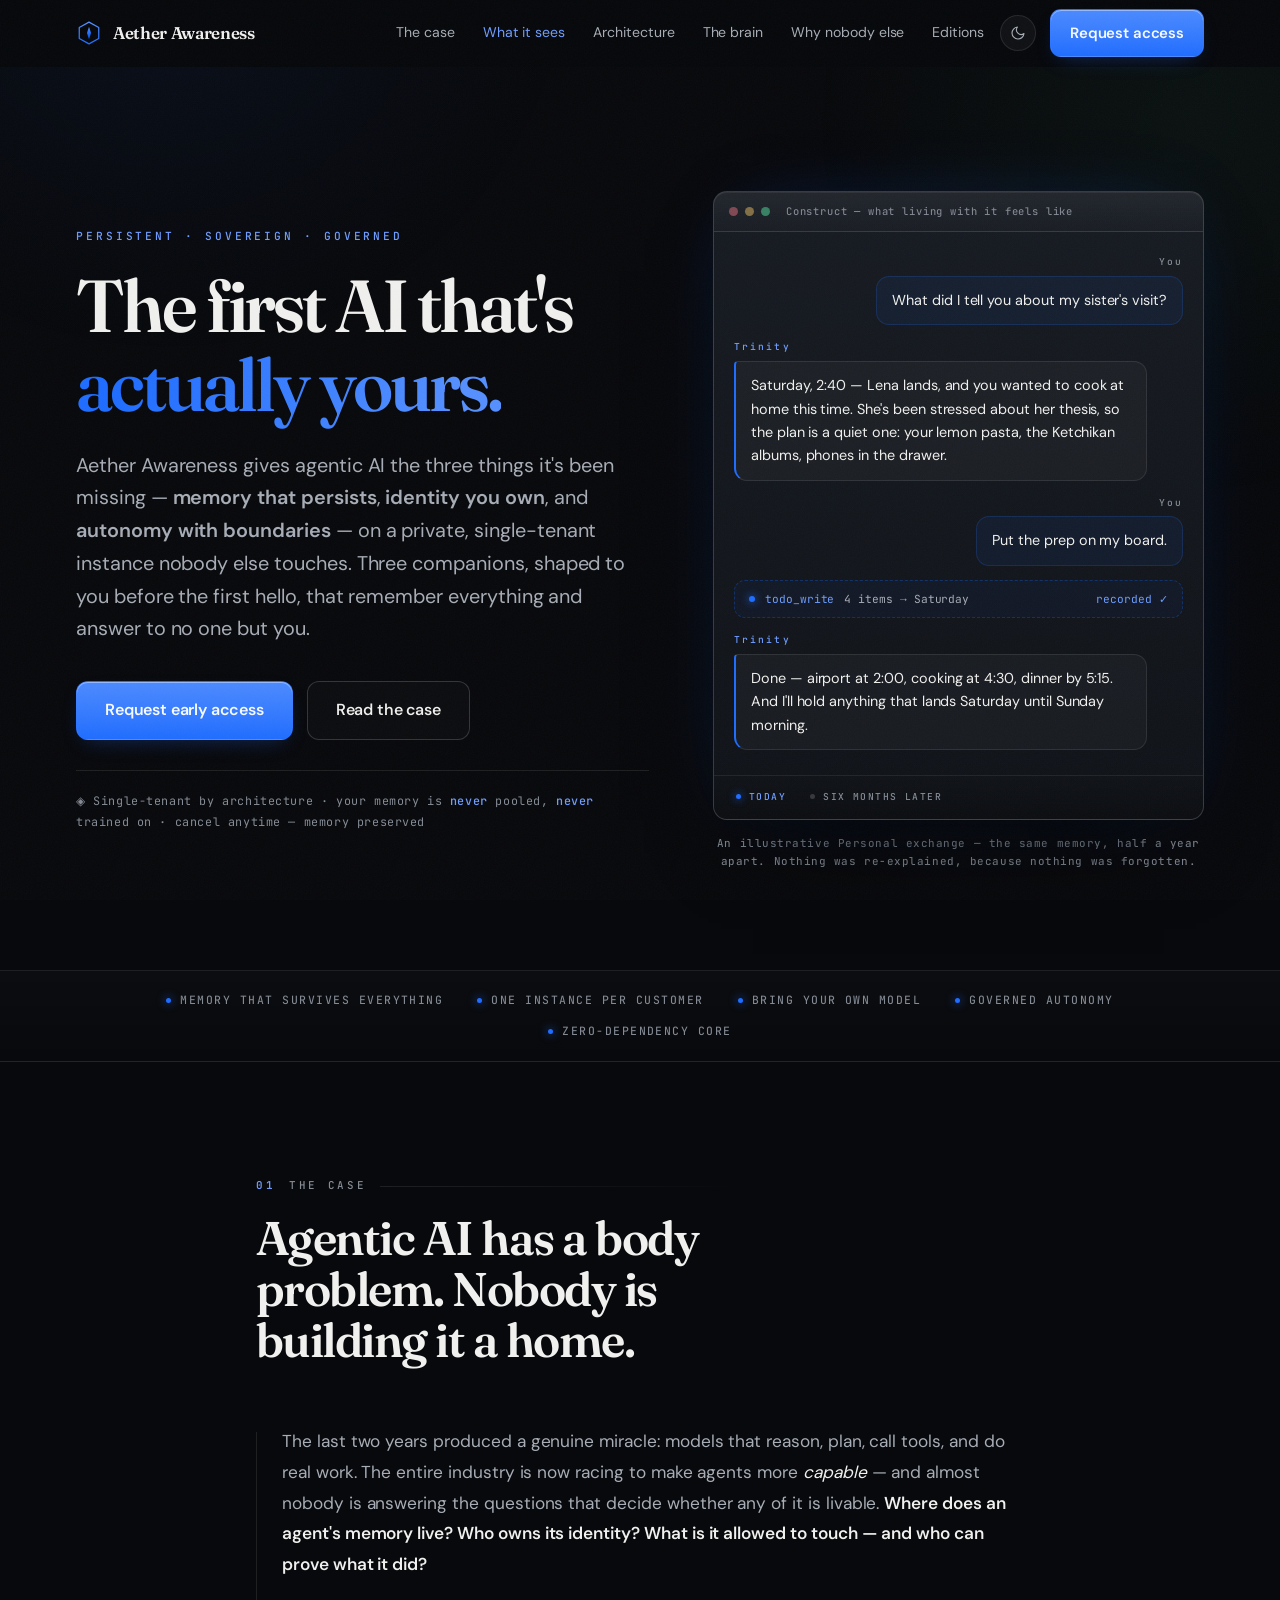
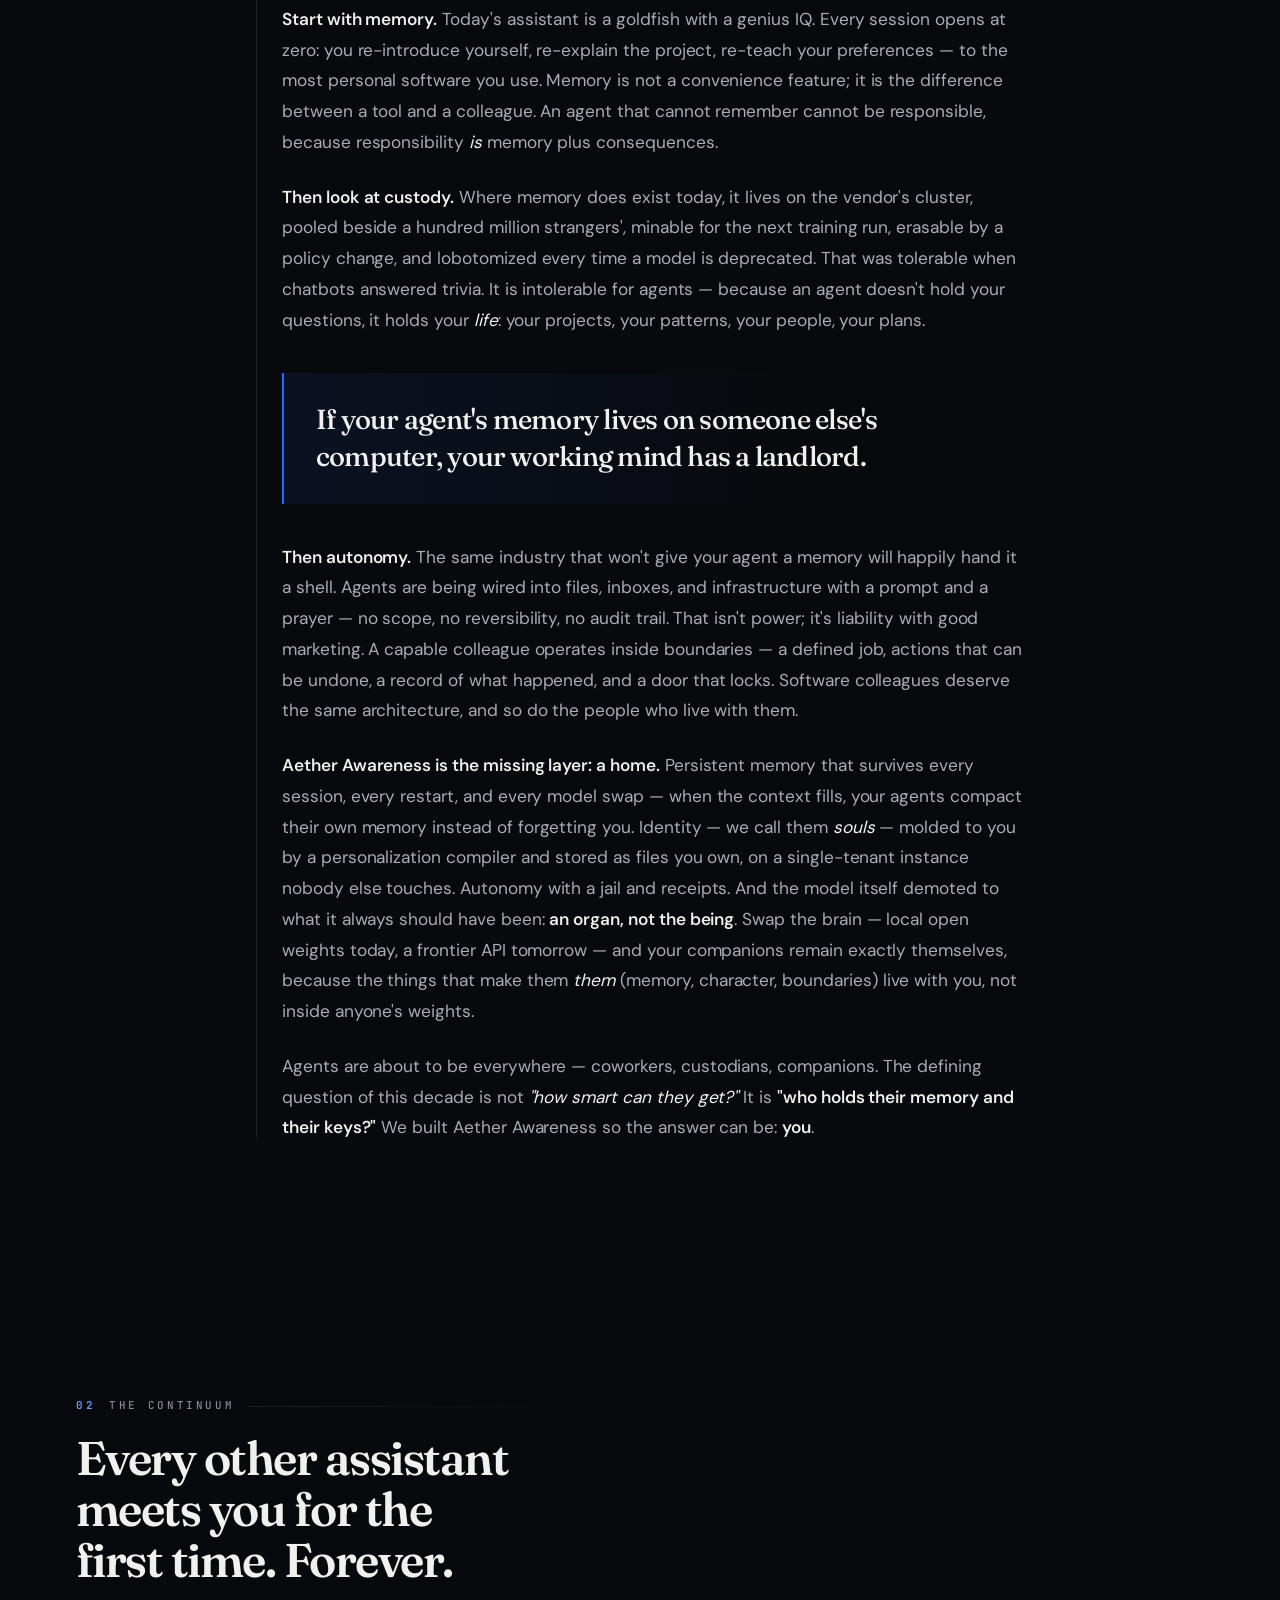
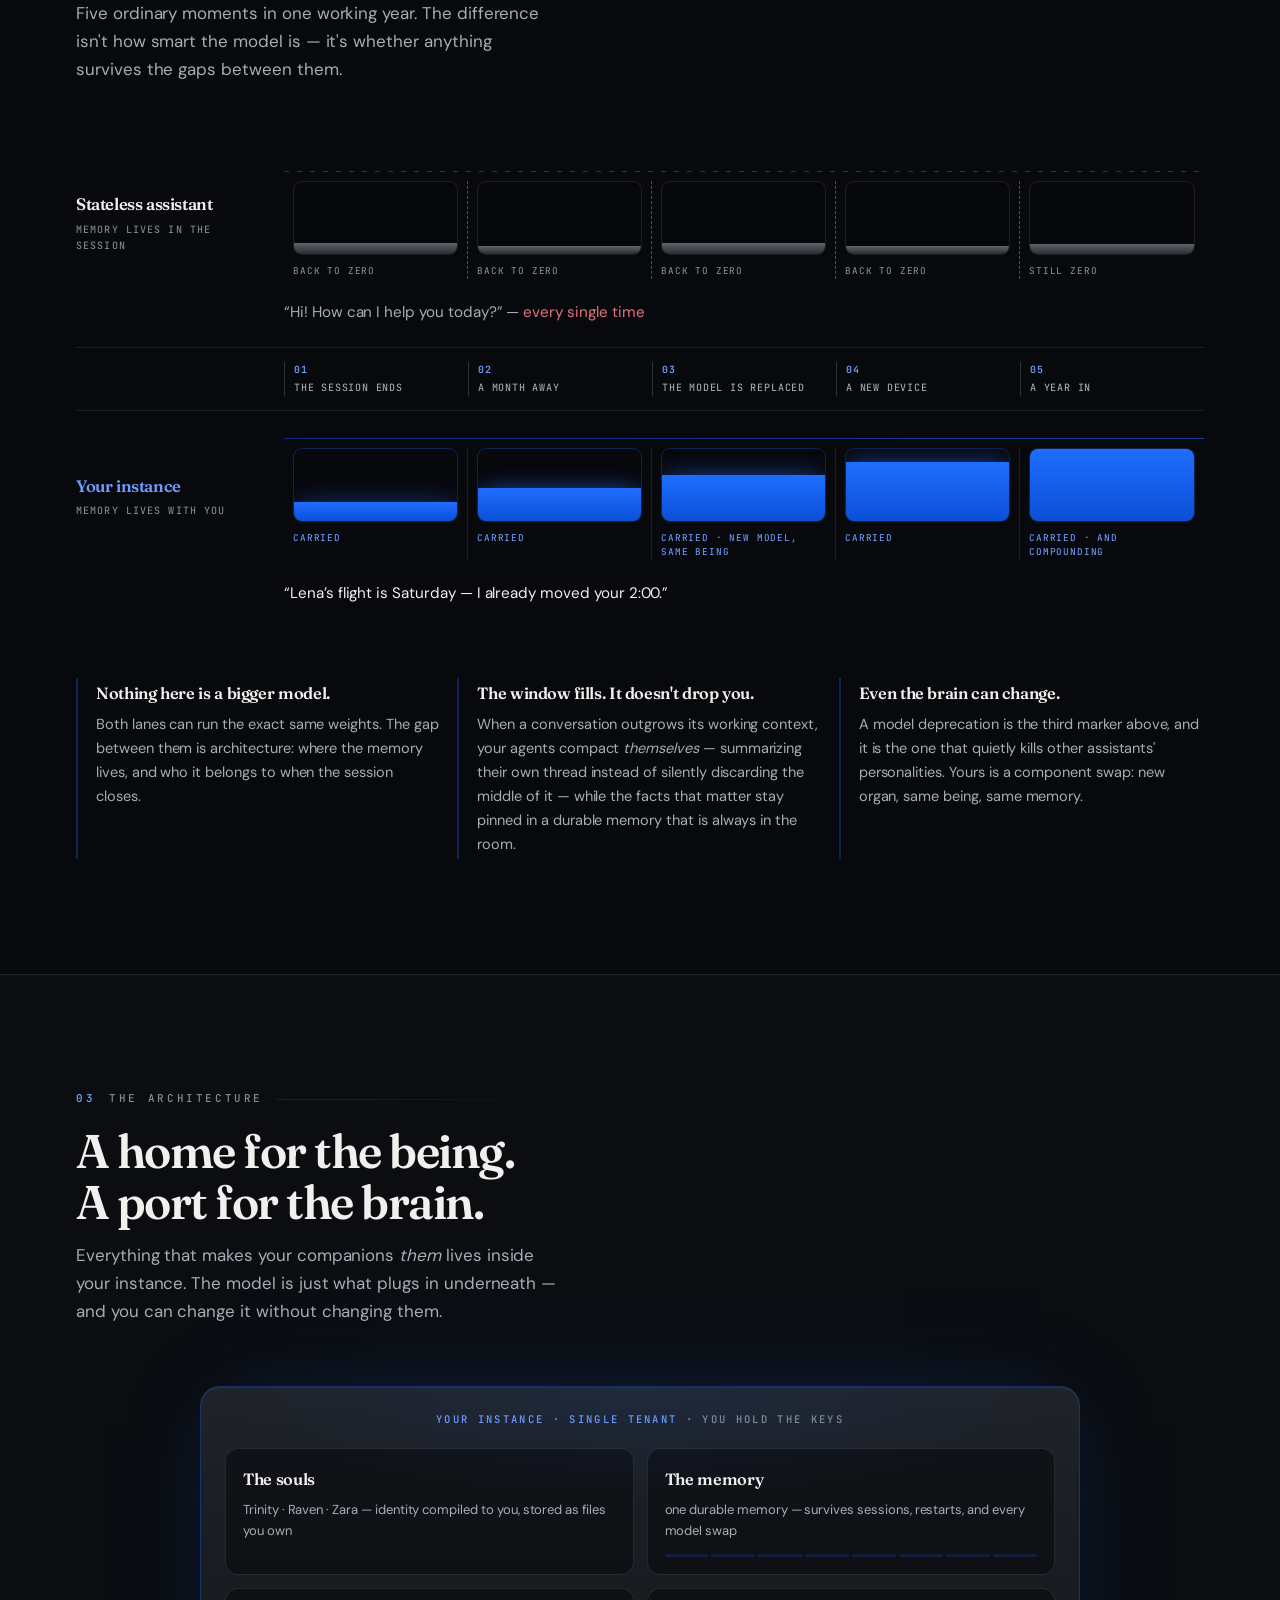
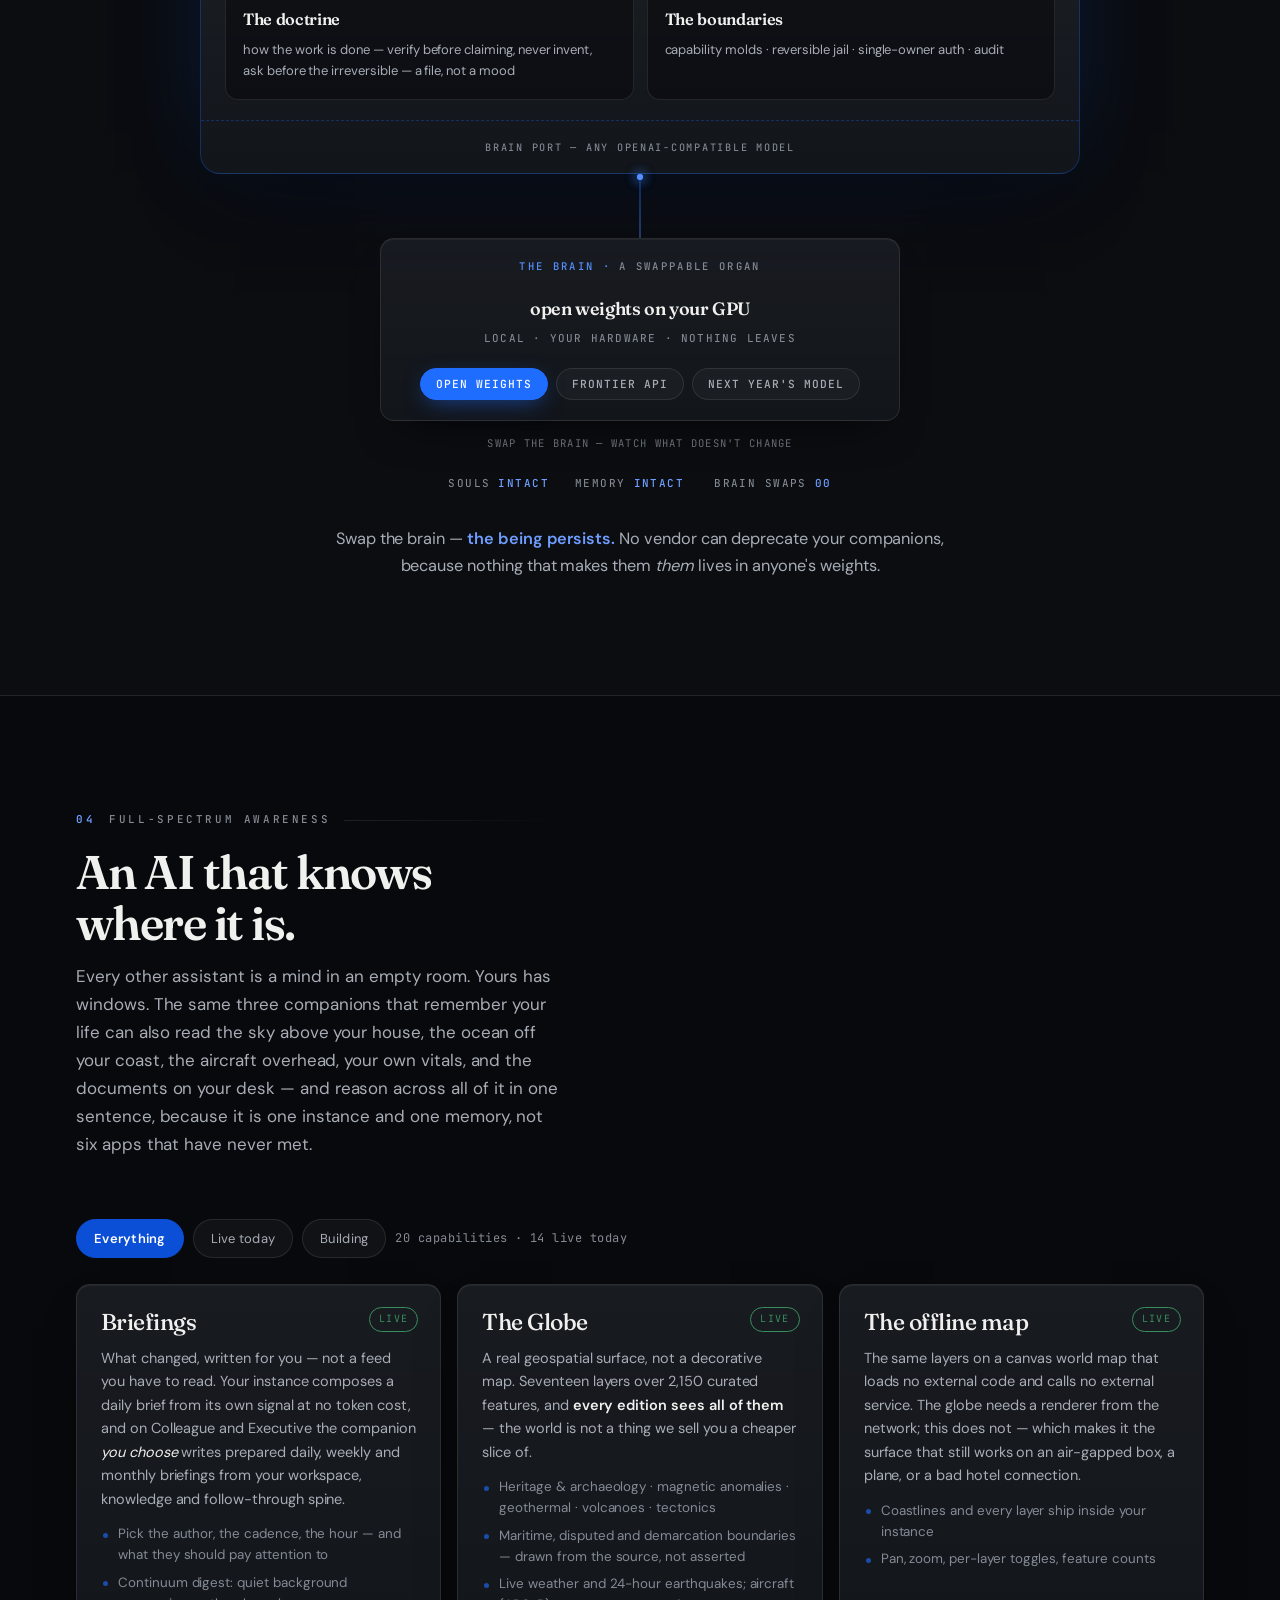
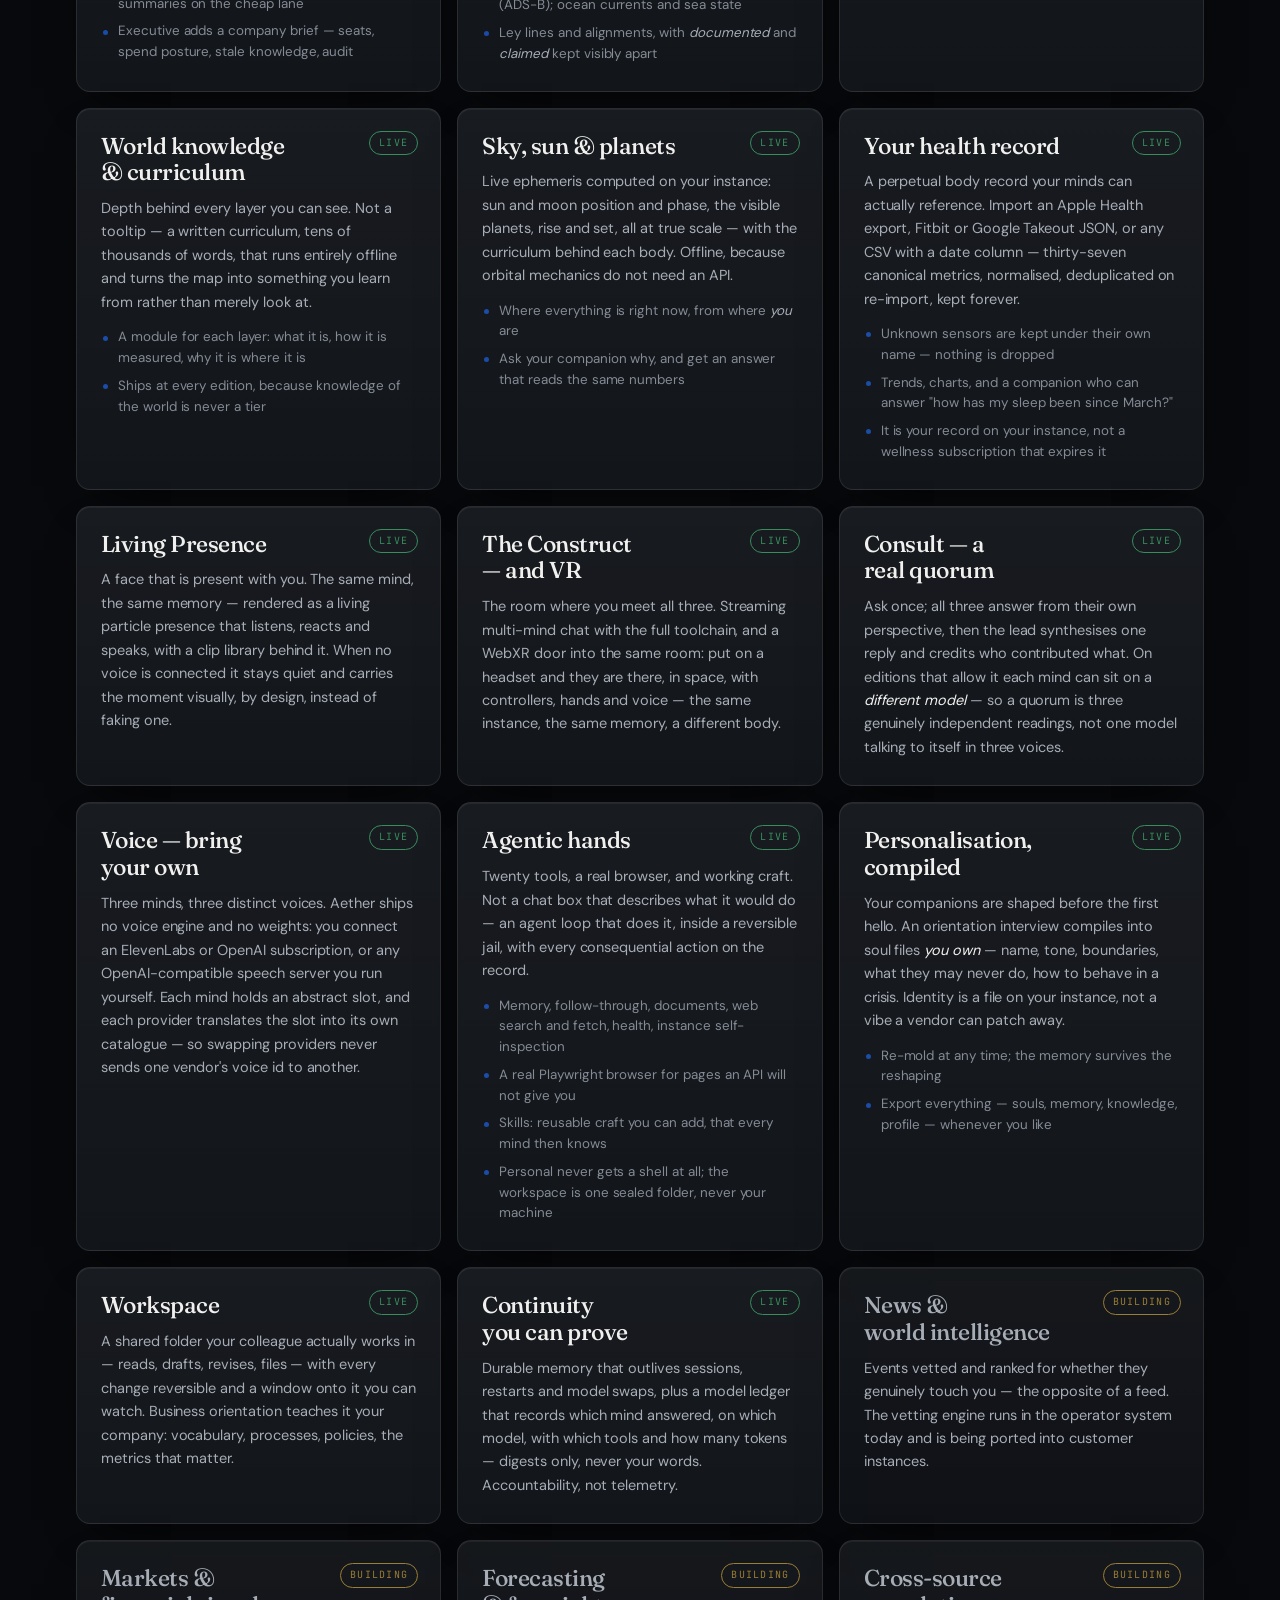
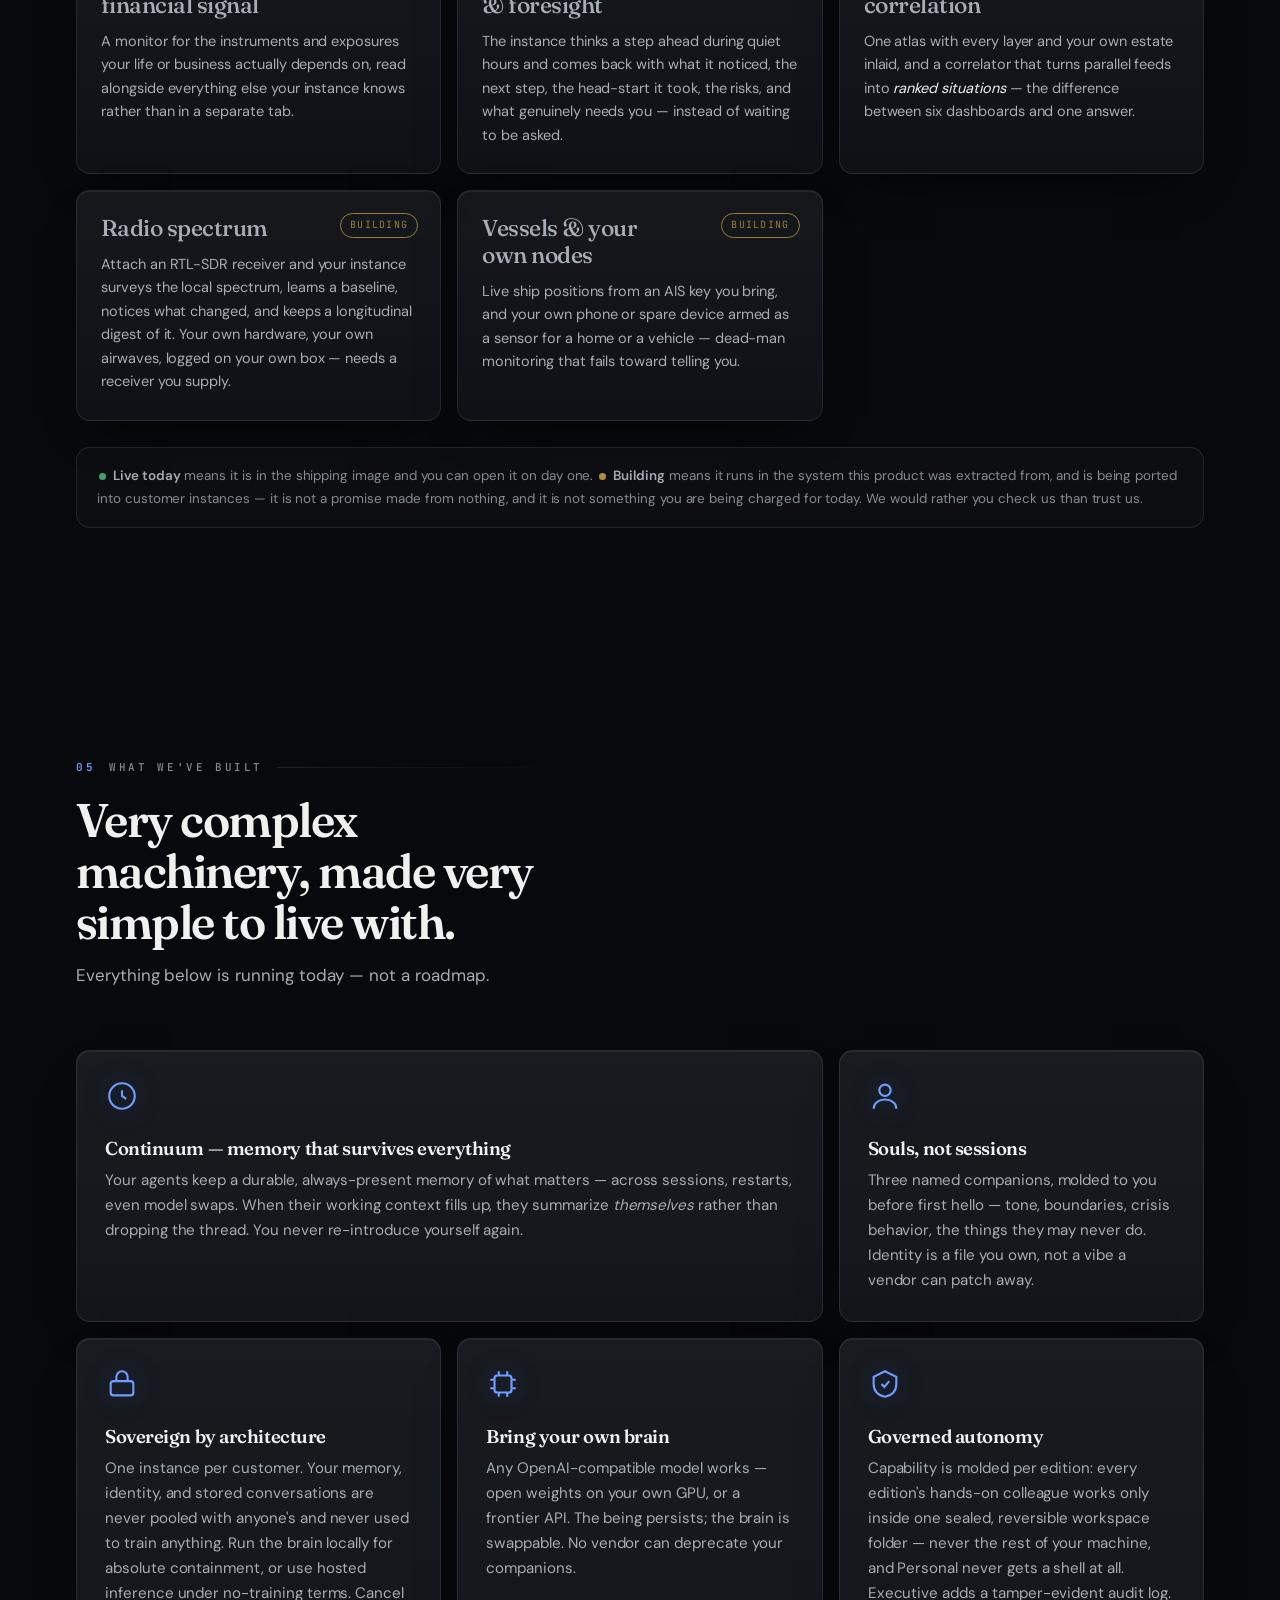
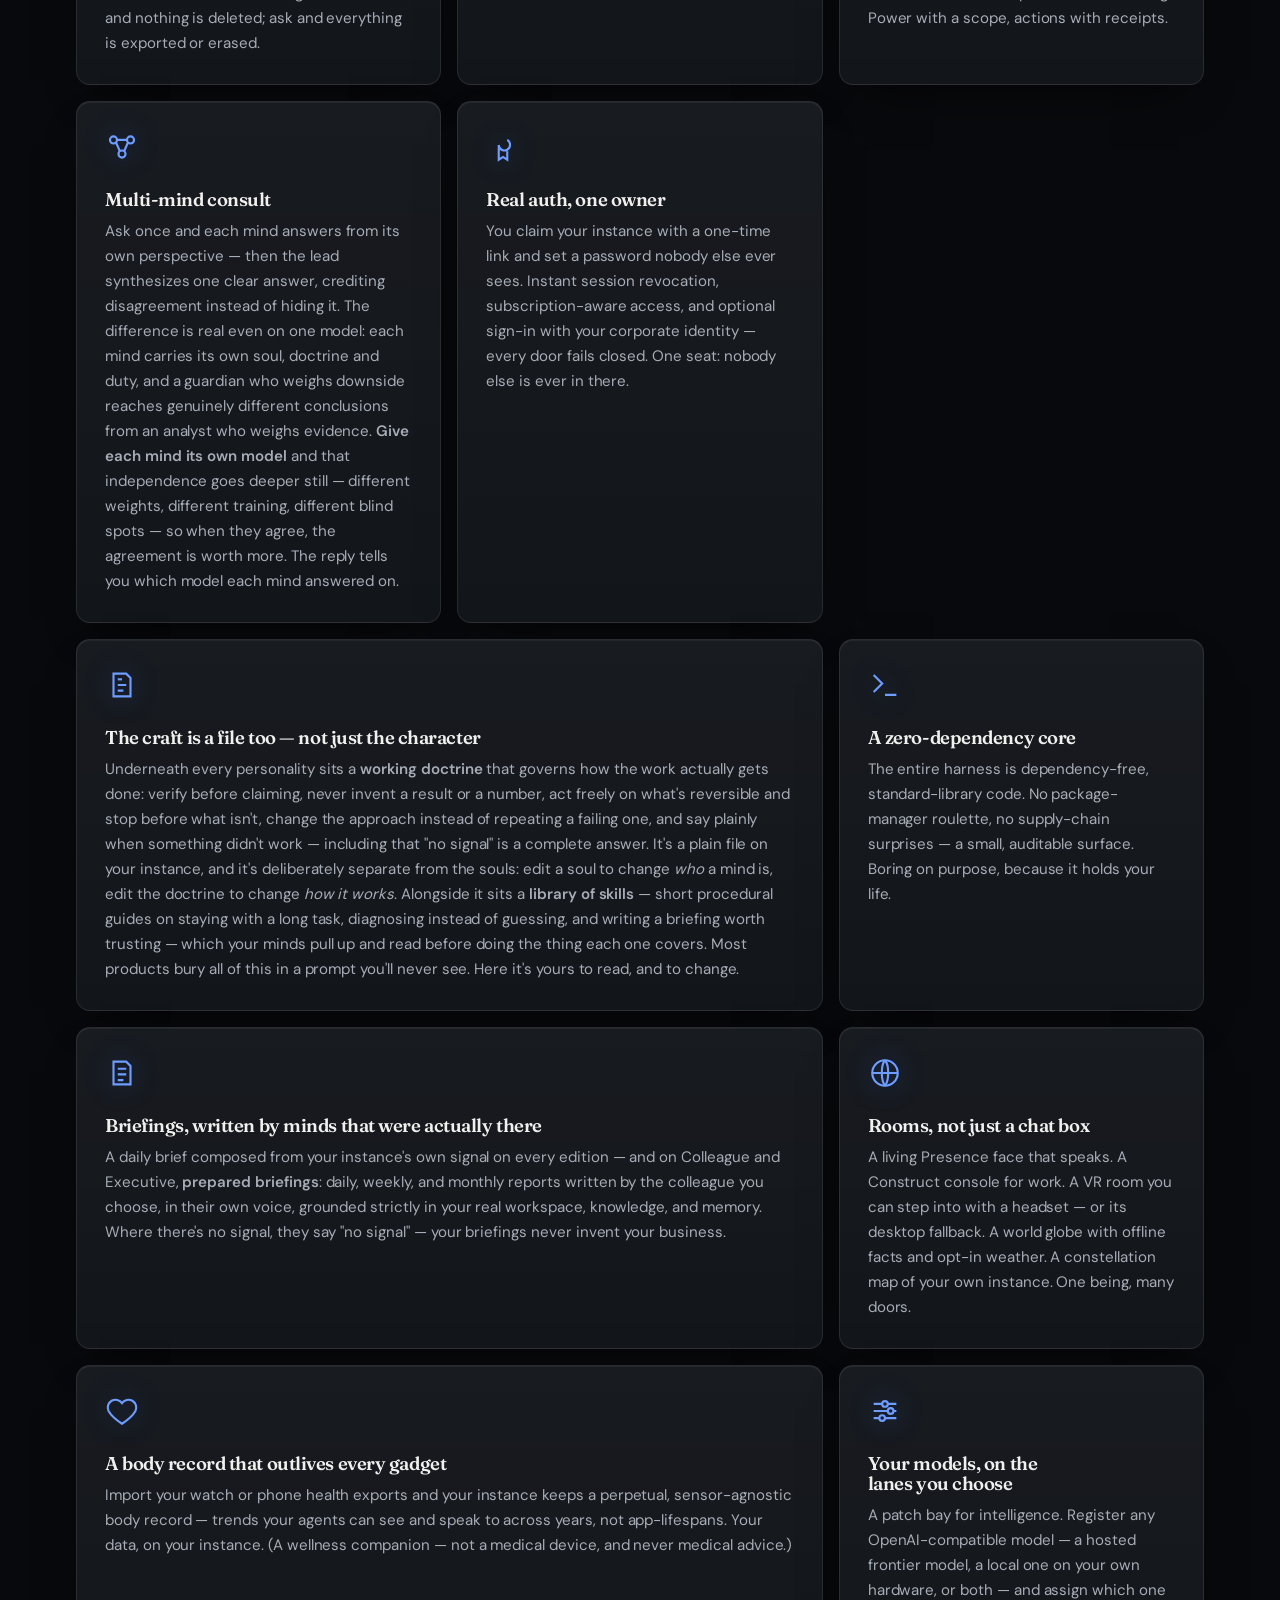
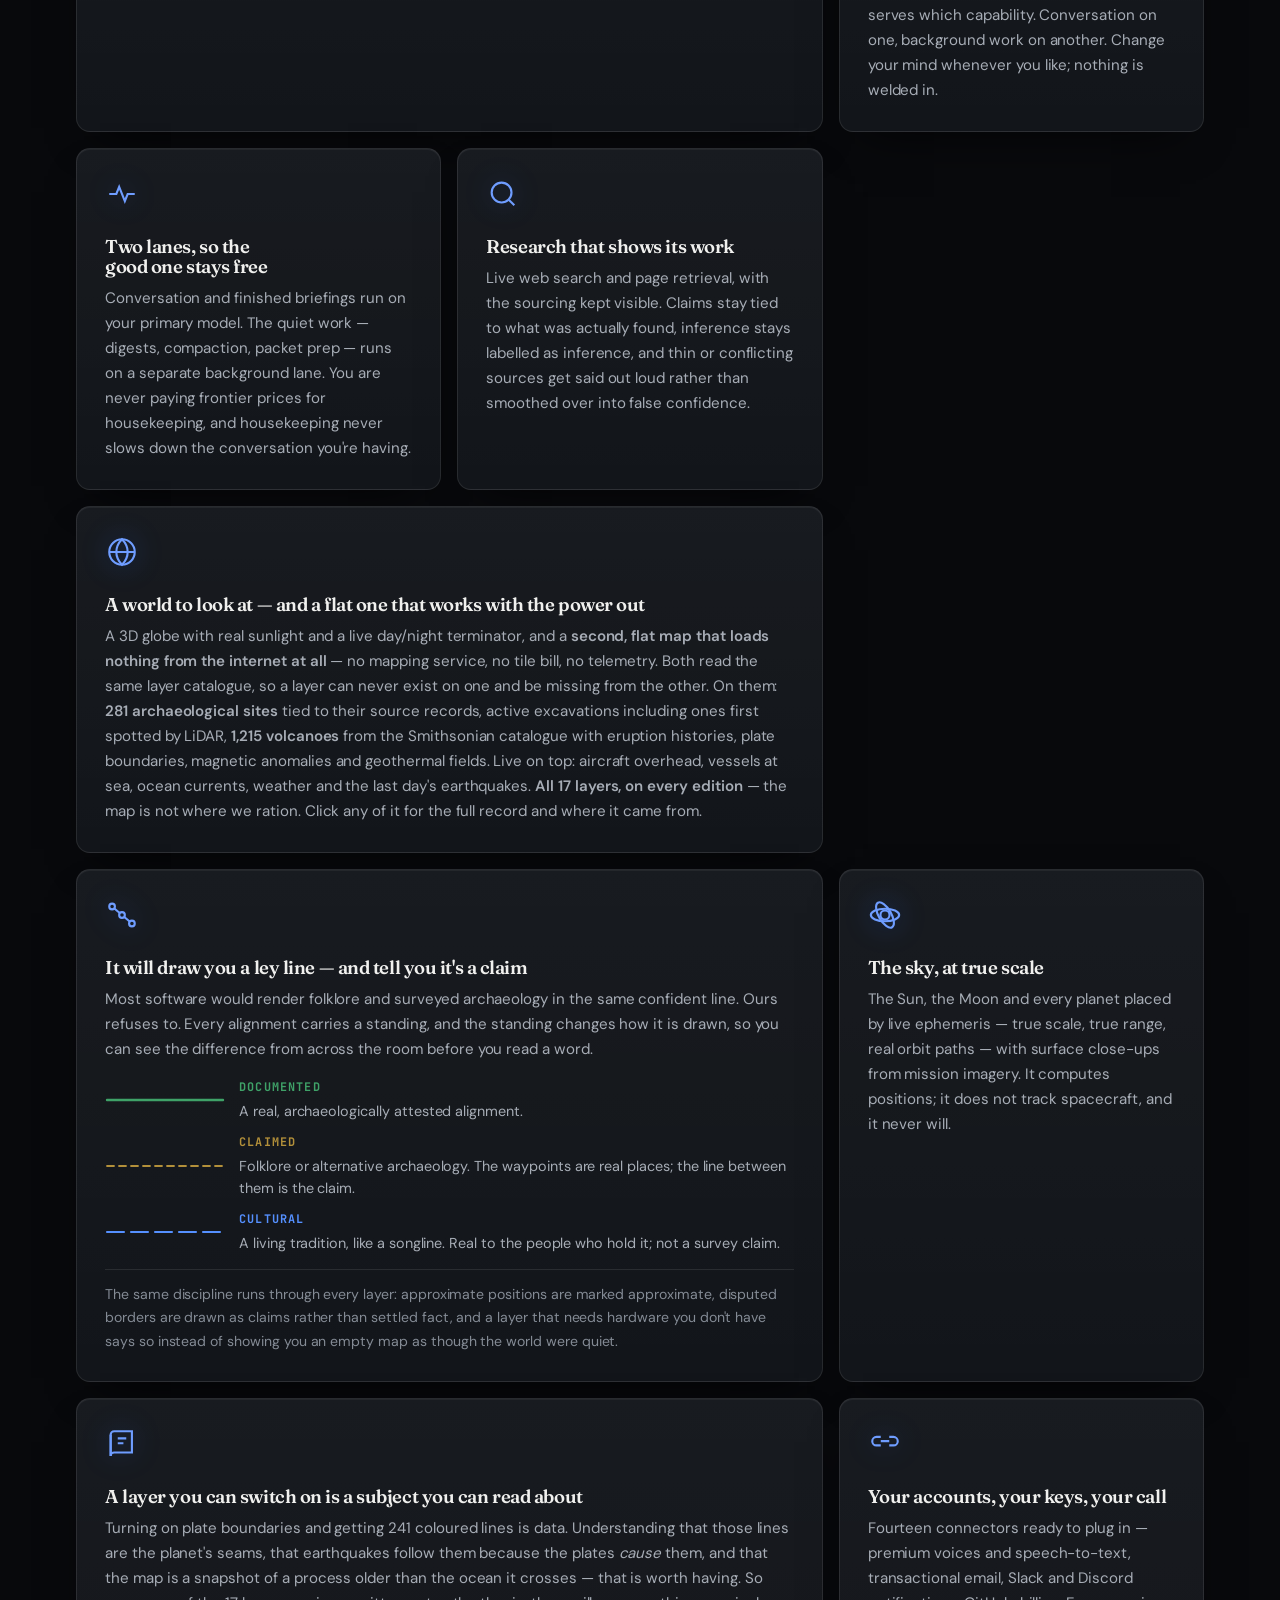
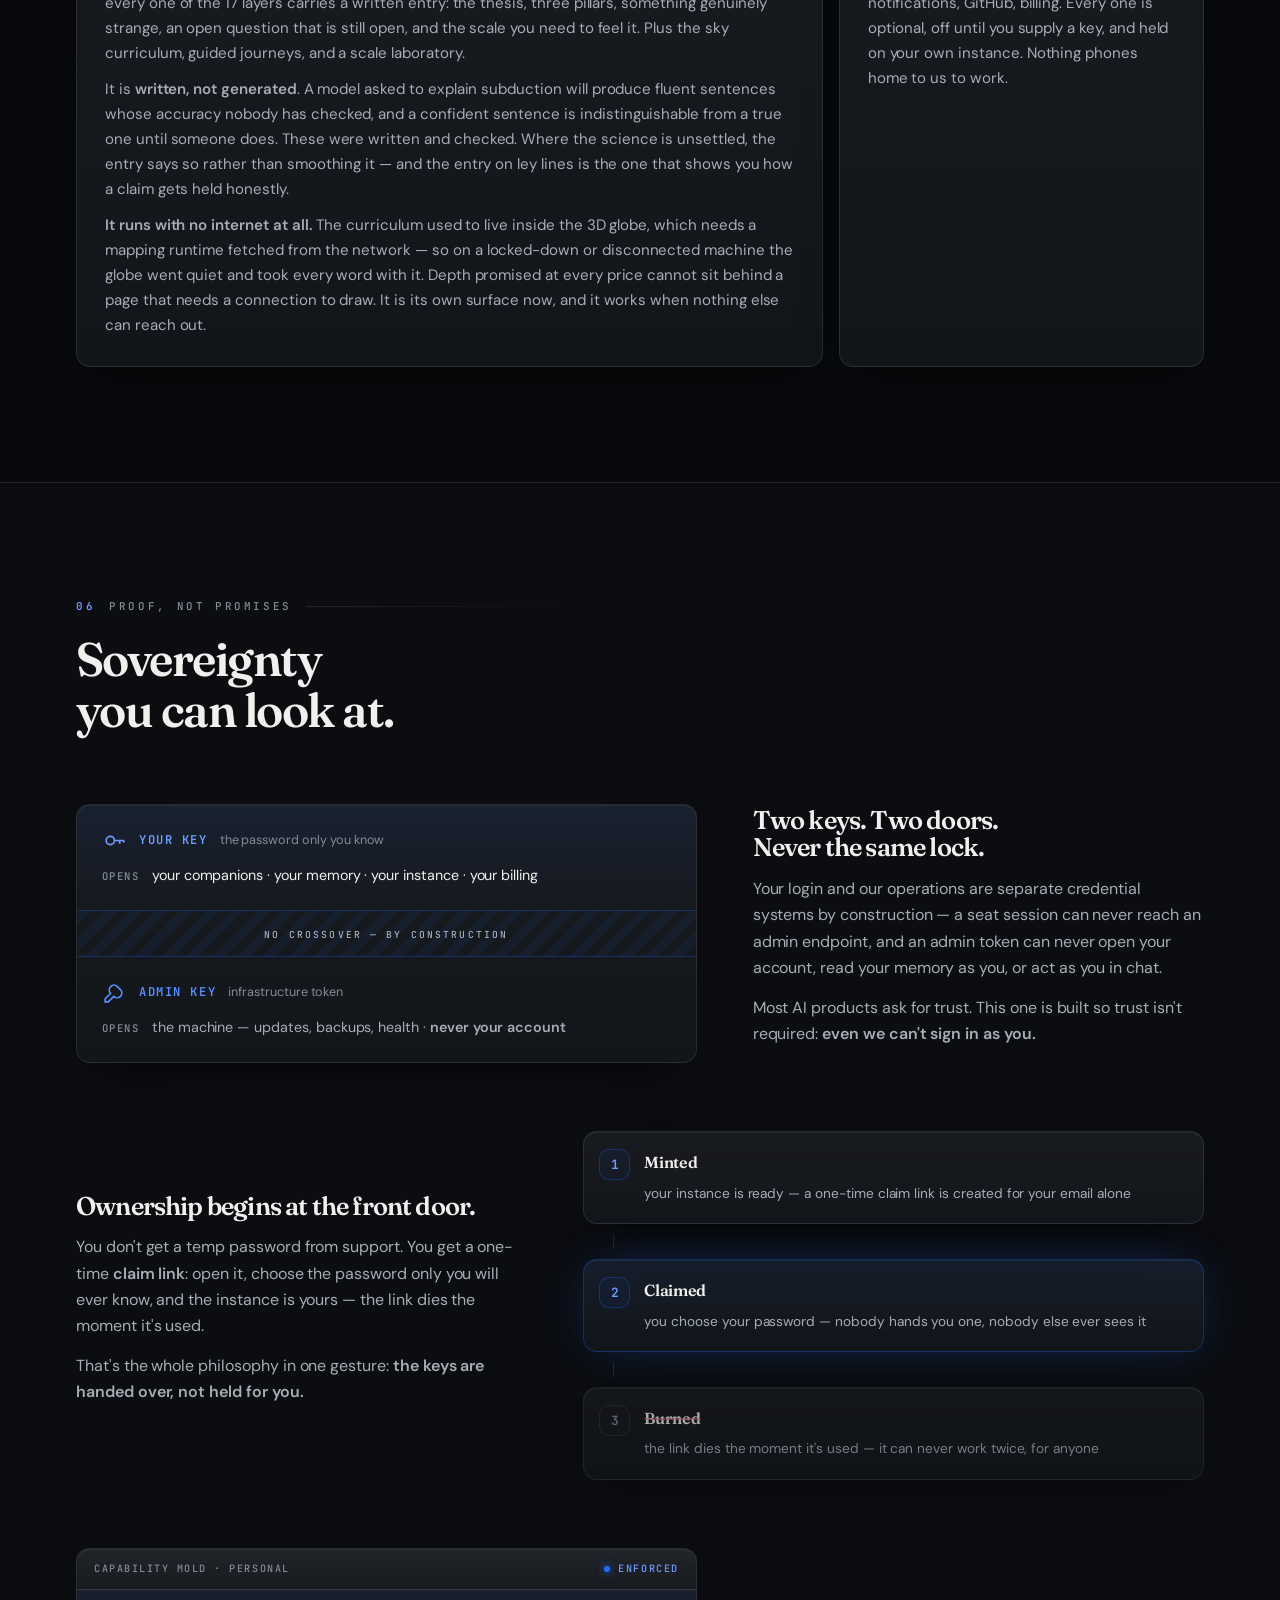
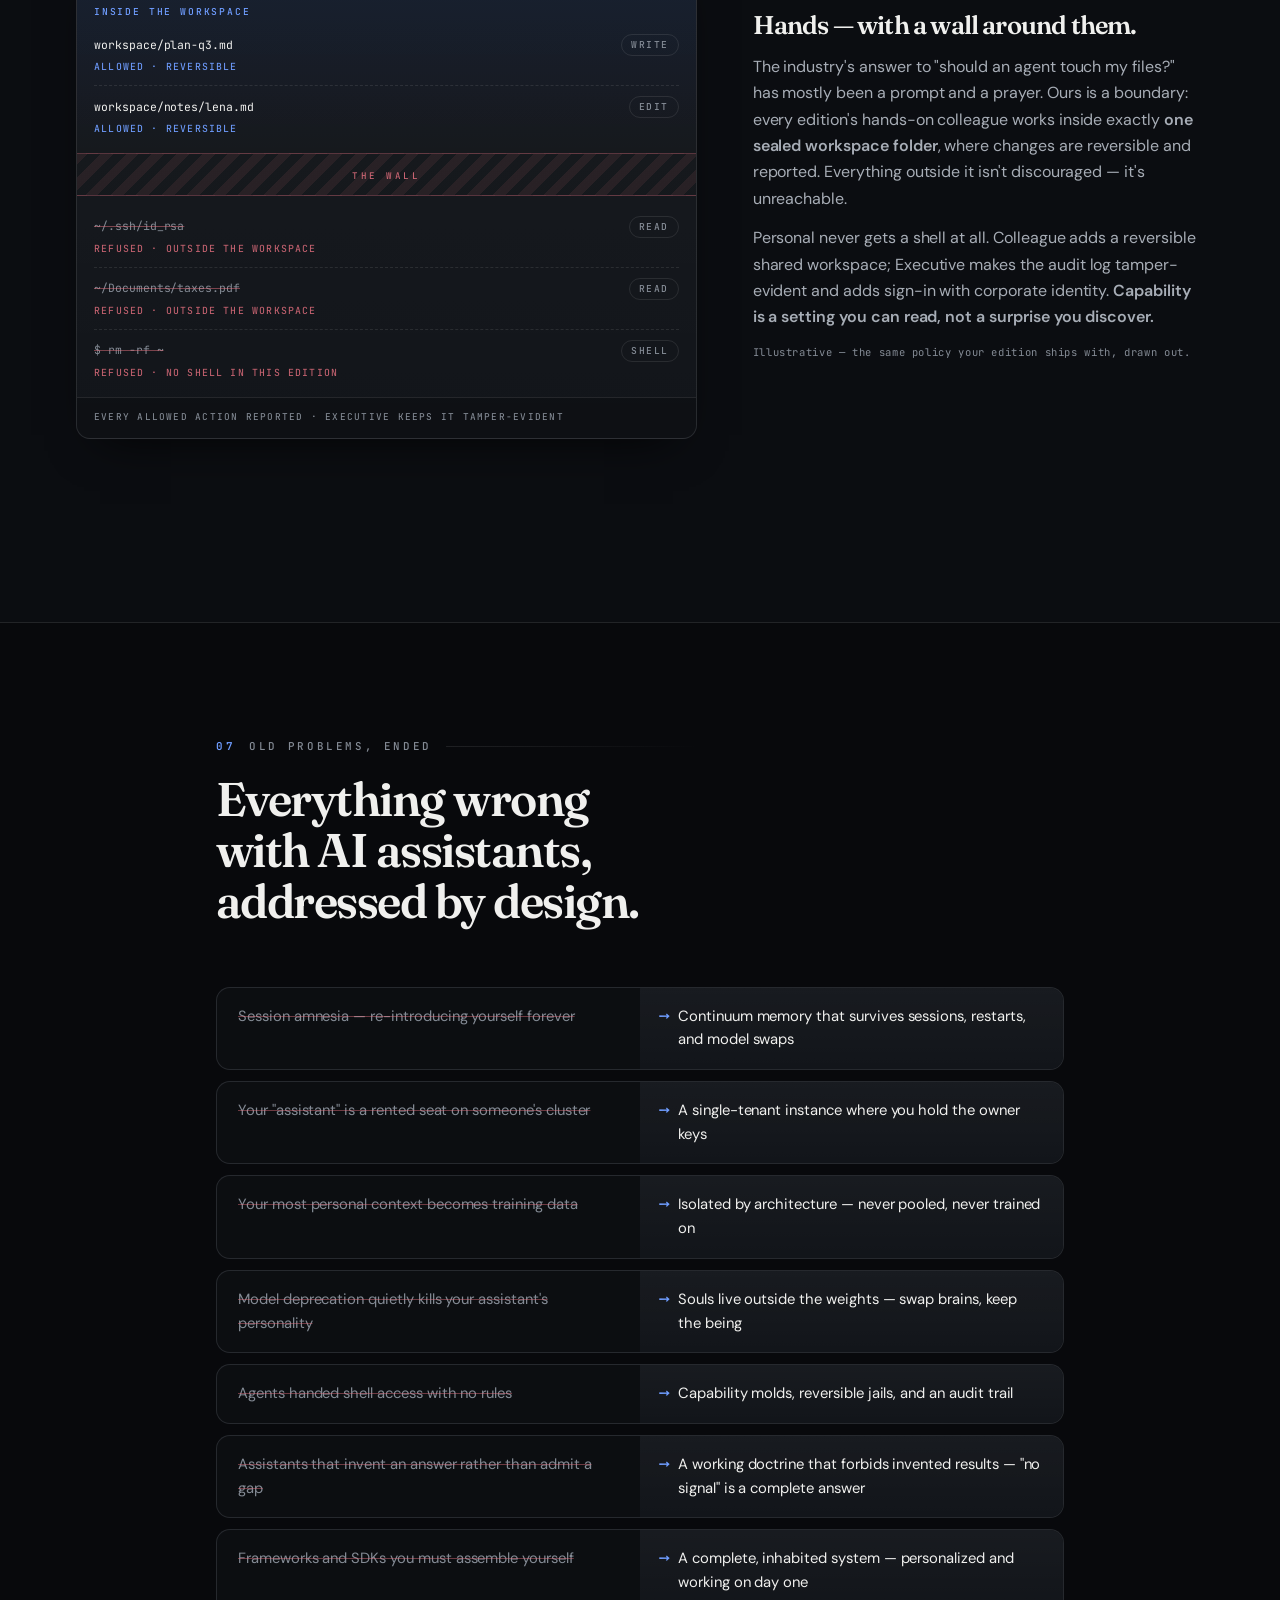
==== commit 7d1a5f52: "Electric blue, a real mark, and a palette with more than one hue in it The teal/cyan is gone — from " ====
--- a/index.html
+++ b/index.html
@@ -121,14 +121,33 @@
 <nav class="nav" id="nav" data-open="false">
   <div class="wrap nav-inner">
     <a class="brand" href="#top">
-      <svg class="mark" viewBox="0 0 24 24" fill="none" stroke="#35e6c8" stroke-width="1.6" aria-hidden="true">
-        <circle cx="12" cy="12" r="2.5" fill="#35e6c8" stroke="none"/>
-        <circle cx="12" cy="12" r="6"/><circle cx="12" cy="12" r="10" opacity=".5"/>
-        <!-- the sweep: a quarter-arc on the outer ring. Purely decorative, and
-             invisible until the animation runs, so a no-motion or no-CSS render
-             is exactly the mark as it was before. -->
-        <path class="scan" d="M12 2a10 10 0 0 1 10 10" stroke="#35e6c8" stroke-width="1.8"
-              stroke-linecap="round"/>
+      <svg class="mark" viewBox="0 0 32 32" aria-hidden="true">
+        <defs>
+          <linearGradient id="eb" x1="0" y1="0" x2="0" y2="1">
+            <stop offset="0" stop-color="var(--signal-hi)"/>
+            <stop offset="1" stop-color="var(--signal)"/>
+          </linearGradient>
+          <linearGradient id="ebcore" x1="0" y1="0" x2="0" y2="1">
+            <stop offset="0" stop-color="var(--signal-hi)"/>
+            <stop offset=".55" stop-color="var(--signal)"/>
+            <stop offset="1" stop-color="var(--signal-deep)"/>
+          </linearGradient>
+          <clipPath id="hexclip"><path d="M16 1.6 29 9v14L16 30.4 3 23V9Z"/></clipPath>
+        </defs>
+        <!-- the frame -->
+        <path class="m-hex" d="M16 2.6 28 9.3v13.4L16 29.4 4 22.7V9.3Z"
+              fill="none" stroke="url(#eb)" stroke-width="1.5" stroke-linejoin="round"/>
+        <!-- two flanking blades, then the core shard between them -->
+        <path class="m-blade m-l" d="M10.7 11.9 10.7 20.1" stroke="url(#eb)" stroke-width="2"
+              stroke-linecap="round" opacity=".8"/>
+        <path class="m-blade m-r" d="M21.3 11.9 21.3 20.1" stroke="url(#eb)" stroke-width="2"
+              stroke-linecap="round" opacity=".8"/>
+        <path class="m-core" d="M16 8.4 18.5 16 16 23.6 13.5 16Z" fill="url(#ebcore)"/>
+        <!-- the sweep: a light bar travelling the aperture, clipped to it, so a
+             no-motion or no-CSS render is exactly the static mark -->
+        <g clip-path="url(#hexclip)">
+          <rect class="m-scan" x="2" y="-7" width="28" height="5" fill="url(#eb)" opacity="0"/>
+        </g>
       </svg>
       Aether Awareness
     </a>
@@ -1427,7 +1446,7 @@
 <footer>
   <div class="wrap foot-inner">
     <div class="brand" style="font-size:.95rem">
-      <svg class="mark" viewBox="0 0 24 24" fill="none" stroke="#35e6c8" stroke-width="1.6" aria-hidden="true"><circle cx="12" cy="12" r="2.5" fill="#35e6c8" stroke="none"/><circle cx="12" cy="12" r="6"/></svg>
+      <svg class="mark" viewBox="0 0 24 24" fill="none" stroke="var(--signal)" stroke-width="1.6" aria-hidden="true"><circle cx="12" cy="12" r="2.5" fill="var(--signal)" stroke="none"/><circle cx="12" cy="12" r="6"/></svg>
       Aether Awareness
     </div>
     <div class="foot-links">
--- a/css/style.css
+++ b/css/style.css
@@ -62,23 +62,29 @@
 :root {
   color-scheme: dark;
 
-  /* depth — near-black, neutral */
-  --ground:#09090b; --ground-2:#0c0c0f; --panel:#121215; --panel-2:#1a1a1f;
-  --line:rgba(244,244,245,.10); --line-2:rgba(53,230,200,.24); --line-3:rgba(244,244,245,.17);
-
-  /* ink — neutral scale, not a blue one */
-  --ink:#f4f4f5; --ink-dim:#a8a8b2; --muted:#8b8b95;
-
-  /* signal — sparingly */
-  --signal:#35e6c8; --signal-deep:#17a893; --peri:#8ea2ff; --warn:#ff8095;
-  --signal-ink:#04140f;
+  /* depth — near-black with the faintest blue cast, so electric blue sits in
+     it rather than on top of it */
+  --ground:#08090c; --ground-2:#0b0d11; --panel:#101318; --panel-2:#171b22;
+  --line:rgba(232,233,236,.10); --line-2:rgba(22,104,255,.30); --line-3:rgba(232,233,236,.18);
+
+  /* ink — off-white over cool grey, no blue-white glare */
+  --ink:#f0f0ee; --ink-dim:#a7adb6; --muted:#848b95;
+
+  /* signal — electric blue carries the brand and every interactive edge;
+     green means live, dark gold means in progress. No cyan, no pastels. */
+  --signal:#1f6dff; --signal-deep:#0b4fd6; --signal-hi:#5590ff;
+  /* blue that may carry words at 10-14px on this ground */
+  --signal-text:#6f9dff;
+  --green:#3fa268; --gold:#b3903a; --warn:#e4707f;
+  --peri:#5590ff;
+  --signal-ink:#f7faff;
 
   /* the two directions a surface can move, and the inverted chip */
   --raise:#ffffff; --shade:#000000;
   --invert-bg:#f4f4f5; --invert-ink:#0a0a0b;
   --grain:.030;
   /* the ley demo's three classes are data, so they keep distinct hues */
-  --ley-doc:#4ade80; --ley-claim:#9d6cff; --ley-cult:#22d3ee;
+  --ley-doc:#3fa268; --ley-claim:#b3903a; --ley-cult:#5590ff;
 
   /* type */
   --display:"Fraunces","Fraunces Fallback",Georgia,"Times New Roman",serif;
@@ -96,31 +102,34 @@
   /* the material recipe (raised surface) */
   --surface:linear-gradient(180deg,rgba(255,255,255,.035),rgba(255,255,255,.008));
   --lift:0 1px 0 rgba(255,255,255,.05) inset, 0 20px 46px -24px rgba(0,0,0,.85);
-  --lift-hi:0 1px 0 rgba(255,255,255,.085) inset, 0 30px 70px -26px rgba(0,0,0,.9), 0 0 60px -22px rgba(53,230,200,.24);
+  --lift-hi:0 1px 0 rgba(255,255,255,.085) inset, 0 30px 70px -26px rgba(0,0,0,.9), 0 0 60px -22px rgba(31,109,255,.30);
 }
 
 /* Daylight. Same structure, same motion, inverted material. */
 :root[data-theme="light"] {
   color-scheme: light;
 
-  --ground:#fbfbfc; --ground-2:#f4f4f5; --panel:#ffffff; --panel-2:#f7f7f8;
-  --line:rgba(9,9,11,.11); --line-2:rgba(13,143,122,.30); --line-3:rgba(9,9,11,.17);
-
-  --ink:#111114; --ink-dim:#46464e; --muted:#5c5c66;
-
-  /* the mint is a light-on-dark colour; on paper it needs to come down or it
-     fails contrast the moment it carries a word */
-  --signal:#0d8f7a; --signal-deep:#0a6f5f; --peri:#4a56c8; --warn:#c2334d;
+  --ground:#faf9f7; --ground-2:#f2f1ee; --panel:#ffffff; --panel-2:#f6f5f2;
+  --line:rgba(16,19,24,.12); --line-2:rgba(11,79,214,.32); --line-3:rgba(16,19,24,.19);
+
+  --ink:#14171c; --ink-dim:#474d55; --muted:#5e656e;
+
+  /* every accent comes down for paper — electric blue at full brightness on
+     white is a headache, and gold at full brightness is unreadable */
+  --signal:#0b4fd6; --signal-deep:#083ba6; --signal-hi:#0b4fd6;
+  --signal-text:#0a45bd;
+  --green:#2b7a4b; --gold:#7d6320; --warn:#a8303f;
+  --peri:#0b4fd6;
   --signal-ink:#ffffff;
 
   --raise:#09090b; --shade:#3f3f46;
   --invert-bg:#111114; --invert-ink:#fafafa;
   --grain:.016;
-  --ley-doc:#15803d; --ley-claim:#6d28d9; --ley-cult:#0e7490;
+  --ley-doc:#2b7a4b; --ley-claim:#7d6320; --ley-cult:#0b4fd6;
 
   --surface:linear-gradient(180deg,rgba(9,9,11,.022),rgba(9,9,11,.004));
   --lift:0 1px 0 rgba(255,255,255,.9) inset, 0 18px 42px -28px rgba(9,9,11,.34);
-  --lift-hi:0 1px 0 rgba(255,255,255,.95) inset, 0 26px 60px -28px rgba(9,9,11,.40), 0 0 46px -24px rgba(13,143,122,.30);
+  --lift-hi:0 1px 0 rgba(255,255,255,.95) inset, 0 26px 60px -28px rgba(9,9,11,.40), 0 0 46px -24px rgba(11,79,214,.26);
 }
 
 
@@ -132,7 +141,7 @@
   -webkit-font-smoothing:antialiased; text-rendering:optimizeLegibility; overflow-x:hidden;
   font-feature-settings:"cv05" 1,"ss01" 1;
 }
-a { color:var(--signal); text-decoration:none; }
+a { color:var(--signal-text); text-decoration:none; }
 img { max-width:100%; }
 ::selection { background:color-mix(in srgb, var(--signal) 26%, transparent); color:var(--ink); }
 :focus-visible { outline:2px solid var(--signal); outline-offset:3px; border-radius:4px; }
@@ -171,12 +180,12 @@
   transition:transform 1.4s var(--ease-soft); }
 .aurora b { position:absolute; display:block; border-radius:50%; }
 .aurora b:nth-child(1){ width:70vw; height:70vw; max-width:900px; max-height:900px; left:-12vw; top:-26vw;
-  background:radial-gradient(circle,color-mix(in srgb, var(--signal) 13%, transparent),color-mix(in srgb, var(--signal) 4.5%, transparent) 42%,transparent 68%); }
+  background:radial-gradient(circle,color-mix(in srgb, var(--signal) 7%, transparent),color-mix(in srgb, var(--signal) 2.2%, transparent) 42%,transparent 66%); }
 .aurora b:nth-child(2){ width:62vw; height:62vw; max-width:820px; max-height:820px; right:-14vw; top:-8vw;
-  background:radial-gradient(circle,color-mix(in srgb, var(--peri) 13%, transparent),color-mix(in srgb, var(--peri) 4%, transparent) 44%,transparent 70%);
+  background:radial-gradient(circle,color-mix(in srgb, var(--green) 6%, transparent),color-mix(in srgb, var(--green) 2%, transparent) 44%,transparent 68%);
   --px:calc(var(--pxb,0)); }
 .aurora b:nth-child(3){ width:80vw; height:50vw; max-width:1000px; max-height:620px; left:18vw; bottom:-24vw;
-  background:radial-gradient(ellipse,color-mix(in srgb, var(--signal-deep) 11%, transparent),transparent 66%); }
+  background:radial-gradient(ellipse,color-mix(in srgb, var(--gold) 5%, transparent),transparent 62%); }
 @media (prefers-reduced-motion:no-preference) {
   .aurora b:nth-child(1){ animation:drift-a 34s var(--ease-soft) infinite alternate; }
   .aurora b:nth-child(2){ animation:drift-b 41s var(--ease-soft) infinite alternate; }
@@ -190,7 +199,7 @@
 h1 { font-weight:600; letter-spacing:-.042em; }
 .eyebrow {
   font-family:var(--mono); font-size:.7rem; font-weight:500; letter-spacing:.26em;
-  text-transform:uppercase; color:var(--signal);
+  text-transform:uppercase; color:var(--signal-text);
 }
 .section { padding:clamp(76px,9vw,132px) 0; position:relative; z-index:1; }
 .section-head { max-width:44ch; margin-bottom:clamp(38px,5vw,60px); }
@@ -205,7 +214,7 @@
   font-weight:500; letter-spacing:.24em; text-transform:uppercase; color:var(--muted); margin-bottom:18px;
 }
 .sec-no::after { content:""; flex:1; height:1px; background:linear-gradient(90deg,var(--line),transparent); }
-.sec-no b { color:var(--signal); font-weight:600; }
+.sec-no b { color:var(--signal-text); font-weight:600; }
 .section-head.center .sec-no { justify-content:center; }
 .section-head.center .sec-no::after { display:none; }
 
@@ -220,12 +229,12 @@
 }
 .btn-primary {
   background:linear-gradient(180deg,color-mix(in srgb, var(--signal) 80%, var(--raise)),var(--signal)); color:var(--signal-ink); font-weight:620;
-  box-shadow:0 1px 0 color-mix(in srgb, var(--raise) 40%, transparent) inset, 0 10px 30px -8px color-mix(in srgb, var(--signal) 50%, transparent);
-}
-.btn-primary:hover { transform:translateY(-2px); box-shadow:0 1px 0 color-mix(in srgb, var(--raise) 50%, transparent) inset, 0 16px 40px -8px color-mix(in srgb, var(--signal) 62%, transparent); }
+  box-shadow:0 1px 0 color-mix(in srgb, var(--raise) 40%, transparent) inset, 0 8px 22px -10px color-mix(in srgb, var(--signal) 38%, transparent);
+}
+.btn-primary:hover { transform:translateY(-2px); box-shadow:0 1px 0 color-mix(in srgb, var(--raise) 50%, transparent) inset, 0 14px 30px -12px color-mix(in srgb, var(--signal) 45%, transparent); }
 .btn-primary:active { transform:translateY(0); }
 .btn-ghost { border-color:var(--line-3); color:var(--ink); background:color-mix(in srgb, var(--raise) 2%, transparent); }
-.btn-ghost:hover { border-color:var(--line-2); color:var(--signal); background:color-mix(in srgb, var(--signal) 7%, transparent); transform:translateY(-2px); }
+.btn-ghost:hover { border-color:var(--line-2); color:var(--signal-text); background:color-mix(in srgb, var(--signal) 7%, transparent); transform:translateY(-2px); }
 .btn-lg { padding:15px 28px; font-size:1rem; border-radius:12px; }
 
 /* ---------- nav ---------- */
@@ -239,14 +248,14 @@
 .nav-inner { display:flex; align-items:center; gap:20px; height:66px; }
 .brand { display:flex; align-items:center; gap:11px; font-family:var(--display); font-weight:600;
   letter-spacing:-.02em; font-size:1.06rem; color:var(--ink); }
-.brand .mark { width:23px; height:23px; flex:none; }
+.brand .mark { width:26px; height:26px; flex:none; }
 .nav-links { margin-left:auto; display:flex; align-items:center; gap:4px; }
 .nav-links a:not(.btn) {
   color:var(--ink-dim); font-size:.88rem; padding:8px 12px; border-radius:8px; position:relative;
   transition:color var(--t-micro) var(--ease), background var(--t-micro) var(--ease);
 }
 .nav-links a:not(.btn):hover { color:var(--ink); background:color-mix(in srgb, var(--raise) 4%, transparent); }
-.nav-links a.active { color:var(--signal); }
+.nav-links a.active { color:var(--signal-text); }
 .nav-links .btn { margin-left:10px; }
 
 /* scroll progress hairline */
@@ -283,7 +292,7 @@
   font-family:var(--mono); font-size:.735rem; font-weight:400; letter-spacing:.05em;
   color:var(--muted); line-height:1.85;
 }
-.assurance b { color:var(--signal-deep); font-weight:500; }
+.assurance b { color:var(--signal-text); font-weight:500; }
 @media(max-width:960px){ .hero-grid{ grid-template-columns:1fr; gap:44px; } }
 
 /* ---------- trust strip ---------- */
@@ -312,7 +321,7 @@
 }
 .card:hover, .persona:hover { transform:translateY(-3px); border-color:var(--line-3); box-shadow:var(--lift-hi); }
 .card:hover::before, .tier:hover::before, .persona:hover::before { opacity:1; }
-.card .ic { width:34px; height:34px; margin-bottom:18px; color:var(--signal);
+.card .ic { width:34px; height:34px; margin-bottom:18px; color:var(--signal-text);
   filter:drop-shadow(0 0 14px color-mix(in srgb, var(--signal) 35%, transparent)); }
 .card h3 { font-size:1.16rem; margin-bottom:9px; letter-spacing:-.024em; }
 .card p { color:var(--ink-dim); font-size:.945rem; }
@@ -342,7 +351,7 @@
 }
 .inst-label {
   font-family:var(--mono); font-size:.66rem; font-weight:500; letter-spacing:.22em;
-  text-transform:uppercase; color:var(--signal); text-align:center; margin-bottom:20px;
+  text-transform:uppercase; color:var(--signal-text); text-align:center; margin-bottom:20px;
 }
 .inst-label span { color:var(--muted); }
 .inst-cells { display:grid; grid-template-columns:repeat(2,1fr); gap:13px; }
@@ -413,14 +422,14 @@
   text-transform:uppercase; color:var(--muted);
 }
 .inst-readout span { display:flex; align-items:center; gap:8px; }
-.inst-readout b { color:var(--signal); font-weight:500; font-variant-numeric:tabular-nums; }
+.inst-readout b { color:var(--signal-text); font-weight:500; font-variant-numeric:tabular-nums; }
 .inst-readout .warnb { color:var(--peri); }
 .inst-hint { text-align:center; margin-top:14px; font-family:var(--mono); font-size:.66rem;
   letter-spacing:.12em; text-transform:uppercase; color:var(--muted); opacity:.75; }
 
 .hd-tag { text-align:center; margin-top:34px; color:var(--ink-dim); font-size:1.02rem;
   max-width:60ch; margin-inline:auto; }
-.hd-tag b { color:var(--signal); }
+.hd-tag b { color:var(--signal-text); }
 @media(max-width:720px){ .inst-cells{ grid-template-columns:1fr; } }
 @media (prefers-reduced-motion:reduce){
   .instance.ejecting .inst-slot,.instance.seating .inst-slot{ opacity:1; transform:none; filter:none; animation:none; }
@@ -432,7 +441,7 @@
 .step { position:relative; padding-left:54px; }
 .step .n { position:absolute; left:0; top:2px; width:38px; height:38px; border:1px solid var(--line-2);
   border-radius:11px; display:grid; place-items:center; font-family:var(--mono); font-size:.85rem;
-  color:var(--signal); font-weight:600; background:color-mix(in srgb, var(--signal) 5%, transparent); }
+  color:var(--signal-text); font-weight:600; background:color-mix(in srgb, var(--signal) 5%, transparent); }
 .step h3 { font-size:1.06rem; margin-bottom:7px; letter-spacing:-.022em; }
 .step p { color:var(--ink-dim); font-size:.925rem; }
 
@@ -475,17 +484,19 @@
 .tier .price .amt { font-family:var(--display); font-size:2.7rem; font-weight:600;
   font-variant-numeric:tabular-nums; letter-spacing:-.04em; }
 .tier .price .cad { color:var(--muted); font-size:.88rem; font-family:var(--mono); letter-spacing:.05em; }
-.tier .model { font-family:var(--mono); font-size:.7rem; font-weight:450; color:var(--signal-deep);
+.tier .model { font-family:var(--mono); font-size:.7rem; font-weight:450; color:var(--signal-text);
   letter-spacing:.09em; text-transform:uppercase; margin-bottom:22px; }
 .tier ul { list-style:none; display:grid; gap:11px; margin-bottom:26px; flex:1; }
 .tier li { position:relative; padding-left:26px; font-size:.905rem; color:var(--ink-dim); line-height:1.6; }
 .tier li strong,.tier li em { color:var(--ink); }
 .tier li::before { content:""; position:absolute; left:0; top:.42em; width:13px; height:13px;
-  background:no-repeat center/contain
-    url('data:image/svg+xml;utf8,<svg xmlns="http://www.w3.org/2000/svg" viewBox="0 0 24 24" fill="none" stroke="%2335e6c8" stroke-width="3"><path d="M20 6 9 17l-5-5"/></svg>'); }
+  /* mask, not background-image: a baked-in colour cannot follow the theme */
+  background-color:var(--green);
+  -webkit-mask:no-repeat center/contain url('data:image/svg+xml;utf8,<svg xmlns="http://www.w3.org/2000/svg" viewBox="0 0 24 24" fill="none" stroke="black" stroke-width="3"><path d="M20 6 9 17l-5-5"/></svg>');
+  mask:no-repeat center/contain url('data:image/svg+xml;utf8,<svg xmlns="http://www.w3.org/2000/svg" viewBox="0 0 24 24" fill="none" stroke="black" stroke-width="3"><path d="M20 6 9 17l-5-5"/></svg>'); }
 .tier .btn { width:100%; }
 .tier:not(.highlight) .btn { background:color-mix(in srgb, var(--raise) 3%, transparent); border-color:var(--line-3); color:var(--ink); box-shadow:none; }
-.tier:not(.highlight) .btn:hover { border-color:var(--line-2); color:var(--signal); background:color-mix(in srgb, var(--signal) 7%, transparent); }
+.tier:not(.highlight) .btn:hover { border-color:var(--line-2); color:var(--signal-text); background:color-mix(in srgb, var(--signal) 7%, transparent); }
 .pricing-note { text-align:center; margin:30px auto 0; max-width:72ch; color:var(--muted); font-size:.86rem;
   line-height:1.75; }
 
@@ -495,7 +506,7 @@
 .axis { max-width:78ch; margin:0 auto 34px; padding:18px 22px; border-radius:var(--radius);
   border:1px solid var(--line); border-left:2px solid var(--line-2); background:var(--panel); }
 .axis-line { margin:0 0 8px; font-size:1.06rem; line-height:1.6; color:var(--ink); }
-.axis-line b { color:var(--signal); font-weight:600; }
+.axis-line b { color:var(--signal-text); font-weight:600; }
 .axis-sub { margin:0; font-size:.88rem; line-height:1.75; color:var(--ink-dim); }
 @media (max-width:640px) { .axis { padding:15px 17px; } .axis-line { font-size:.98rem; } }
 
@@ -507,7 +518,7 @@
 .faq summary { padding:21px 24px; cursor:pointer; font-weight:530; font-size:1rem; list-style:none;
   display:flex; justify-content:space-between; align-items:center; gap:14px;
   transition:color var(--t-micro) var(--ease); }
-.faq summary:hover { color:var(--signal); }
+.faq summary:hover { color:var(--signal-text); }
 .faq summary::-webkit-details-marker { display:none; }
 .faq summary::after { content:""; flex:none; width:11px; height:11px; border-right:1.5px solid var(--signal);
   border-bottom:1.5px solid var(--signal); transform:rotate(45deg) translateY(-2px);
@@ -532,7 +543,7 @@
   box-shadow:0 0 0 3px color-mix(in srgb, var(--signal) 16%, transparent); }
 .signup .btn { padding:15px 26px; }
 .signup .msg { margin-top:16px; font-size:.9rem; min-height:1.2em; }
-.signup .msg.ok { color:var(--signal); }
+.signup .msg.ok { color:var(--signal-text); }
 .signup .msg.err { color:var(--warn); }
 
 /* ---------- hero shot / conversation vignette ---------- */
@@ -563,13 +574,13 @@
   line-height:1.62; color:var(--ink); background:color-mix(in srgb, var(--raise) 3.5%, transparent); margin:0; }
 .msg.you { justify-self:end; text-align:right; }
 .msg.you p { background:color-mix(in srgb, var(--signal) 7%, transparent); border-color:color-mix(in srgb, var(--signal) 20%, transparent); }
-.msg.trinity label { color:var(--signal-deep); }
+.msg.trinity label { color:var(--signal-text); }
 .msg.trinity p { border-left:2px solid var(--signal); border-radius:4px 13px 13px 13px; }
 .toolchip { display:flex; align-items:center; gap:10px; border:1px dashed var(--line-2); border-radius:11px;
   padding:9px 14px; font-family:var(--mono); font-size:.7rem; color:var(--ink-dim); background:color-mix(in srgb, var(--signal) 5%, transparent); }
 .toolchip .t-dot { width:6px; height:6px; border-radius:50%; background:var(--signal); box-shadow:0 0 9px var(--signal); flex:none; }
-.toolchip code { color:var(--signal); font-family:inherit; }
-.toolchip .t-ok { margin-left:auto; color:var(--signal); }
+.toolchip code { color:var(--signal-text); font-family:inherit; }
+.toolchip .t-ok { margin-left:auto; color:var(--signal-text); }
 /* The detail was inheriting the chip's dimmest ink at 11px — a status line
    people read, sitting under AA in both themes. */
 .toolchip .t-detail { color:var(--ink-dim); }
@@ -601,7 +612,7 @@
 .plane-grants { font-size:.895rem; color:var(--ink-dim); line-height:1.65; }
 .plane-grants i { font-family:var(--mono); font-style:normal; font-size:.665rem; font-weight:500;
   letter-spacing:.13em; text-transform:uppercase; margin-right:9px; color:var(--muted); }
-.p-owner { color:var(--signal); background:linear-gradient(180deg,color-mix(in srgb, var(--signal) 8%, transparent),transparent); }
+.p-owner { color:var(--signal-text); background:linear-gradient(180deg,color-mix(in srgb, var(--signal) 8%, transparent),transparent); }
 .p-owner .plane-grants { color:var(--ink); }
 .p-admin { color:var(--peri); }
 .plane-wall { position:relative; text-align:center; border-block:1px solid var(--line-2);
@@ -614,7 +625,7 @@
   background:var(--surface),var(--panel); box-shadow:var(--lift); }
 .cf-n { position:absolute; left:15px; top:17px; width:31px; height:31px; border:1px solid var(--line-2);
   border-radius:10px; display:grid; place-items:center; font-family:var(--mono); font-size:.8rem;
-  font-weight:600; color:var(--signal); background:color-mix(in srgb, var(--signal) 5%, transparent); }
+  font-weight:600; color:var(--signal-text); background:color-mix(in srgb, var(--signal) 5%, transparent); }
 .cf-step b { display:block; margin-bottom:4px; font-family:var(--display); font-weight:600; letter-spacing:-.02em; }
 .cf-step span { color:var(--ink-dim); font-size:.855rem; line-height:1.6; }
 .cf-hot { border-color:var(--line-2); background:var(--surface),linear-gradient(180deg,color-mix(in srgb, var(--signal) 9%, transparent),var(--panel));
@@ -658,7 +669,7 @@
 .fix .was { color:var(--muted); background:color-mix(in srgb, var(--shade) 28%, transparent); text-decoration:line-through;
   text-decoration-color:color-mix(in srgb, var(--warn) 45%, transparent); text-decoration-thickness:1px; }
 .fix .now { color:var(--ink); background:var(--surface),var(--panel); position:relative; padding-left:38px; }
-.fix .now::before { content:"→"; position:absolute; left:16px; color:var(--signal); font-weight:600; }
+.fix .now::before { content:"→"; position:absolute; left:16px; color:var(--signal-text); font-weight:600; }
 @media(max-width:640px){ .fix{ grid-template-columns:1fr; } }
 
 /* ---------- tour (renders only when captures land) ---------- */
@@ -675,7 +686,7 @@
 .media-poster { position:relative; display:block; width:100%; padding:0; border:0; cursor:pointer; background:var(--panel); }
 .media-poster img { display:block; width:100%; height:auto; opacity:.9; }
 .play-badge { position:absolute; inset:0; margin:auto; width:64px; height:64px; display:grid; place-items:center;
-  border-radius:50%; background:color-mix(in srgb, var(--ground) 72%, transparent); border:1px solid var(--line-2); color:var(--signal);
+  border-radius:50%; background:color-mix(in srgb, var(--ground) 72%, transparent); border:1px solid var(--line-2); color:var(--signal-text);
   font-size:1.15rem; padding-left:4px; backdrop-filter:blur(4px); transition:var(--t-micro) var(--ease); }
 .media-poster:hover .play-badge { transform:scale(1.08); box-shadow:0 0 40px color-mix(in srgb, var(--signal) 35%, transparent); }
 .lightbox { position:fixed; inset:0; z-index:150; display:grid; place-items:center;
@@ -685,7 +696,7 @@
   box-shadow:0 40px 120px color-mix(in srgb, var(--shade) 70%, transparent); background:#000; }
 .lightbox-close { position:absolute; top:-14px; right:-14px; width:38px; height:38px; border-radius:50%;
   border:1px solid var(--line-2); background:var(--panel); color:var(--ink); cursor:pointer; font-size:1rem; }
-.lightbox-close:hover { color:var(--signal); }
+.lightbox-close:hover { color:var(--signal-text); }
 
 /* ---------- legal pages ---------- */
 .legal { max-width:760px; margin:0 auto; padding:64px var(--gutter) 90px; position:relative; z-index:1; }
@@ -702,7 +713,7 @@
 .foot-inner { display:flex; flex-wrap:wrap; gap:20px; justify-content:space-between; align-items:center; }
 .foot-links { display:flex; gap:24px; flex-wrap:wrap; }
 .foot-links a { color:var(--ink-dim); transition:color var(--t-micro) var(--ease); }
-.foot-links a:hover { color:var(--signal); }
+.foot-links a:hover { color:var(--signal-text); }
 
 /* ---------- reveal (armed only when JS runs; failsafe in <head>) ---------- */
 html.js .rev { opacity:0; transform:translateY(20px); transition:opacity var(--t-sec) var(--ease), transform var(--t-sec) var(--ease); }
@@ -798,7 +809,7 @@
 .vig-dots button:hover { color:var(--ink-dim); background:color-mix(in srgb, var(--raise) 3%, transparent); }
 .vig-dots button i { width:5px; height:5px; border-radius:50%; background:var(--line-3);
   transition:background var(--t-micro) var(--ease), box-shadow var(--t-micro) var(--ease); flex:none; }
-.vig-dots button[aria-selected="true"] { color:var(--signal); }
+.vig-dots button[aria-selected="true"] { color:var(--signal-text); }
 .vig-dots button[aria-selected="true"] i { background:var(--signal); box-shadow:0 0 9px var(--signal); }
 
 /* ---------- reading spine (scroll-driven where the browser supports it) --- */
@@ -836,7 +847,7 @@
   letter-spacing:-.024em; }
 .cont-label span { display:block; margin-top:3px; font-family:var(--mono); font-size:.63rem;
   font-weight:450; letter-spacing:.11em; text-transform:uppercase; color:var(--muted); line-height:1.6; }
-.cont-yours .cont-label b { color:var(--signal); }
+.cont-yours .cont-label b { color:var(--signal-text); }
 
 .cont-track { position:relative; display:grid; grid-template-columns:repeat(5,minmax(0,1fr));
   padding-top:15px; }
@@ -862,7 +873,7 @@
   box-shadow:0 0 26px -4px color-mix(in srgb, var(--signal) 75%, transparent); }
 .cont-cap { margin-top:9px; font-family:var(--mono); font-size:.585rem; font-weight:450;
   letter-spacing:.09em; text-transform:uppercase; color:var(--muted); line-height:1.55; }
-.cont-yours .cont-cap { color:var(--signal-deep); }
+.cont-yours .cont-cap { color:var(--signal-text); }
 .cont-says { grid-column:2; margin-top:15px; font-size:.95rem; color:var(--ink-dim); }
 .cont-says em { color:var(--warn); font-style:normal; }
 .cont-yours .cont-says { color:var(--ink); }
@@ -871,7 +882,7 @@
 .cont-axis .cont-track { padding-top:0; }
 .cont-mark { padding:0 9px; border-left:1px solid var(--line-3); }
 .cont-mark b { display:block; font-family:var(--mono); font-size:.62rem; font-weight:600;
-  letter-spacing:.15em; color:var(--signal); }
+  letter-spacing:.15em; color:var(--signal-text); }
 .cont-mark span { display:block; margin-top:2px; font-family:var(--mono); font-size:.63rem;
   font-weight:450; letter-spacing:.08em; text-transform:uppercase; color:var(--ink-dim); line-height:1.55; }
 
@@ -906,7 +917,7 @@
 }
 
 /* ---------- architecture readout: memory flag during a swap -------------- */
-.io-flag { font-style:normal; color:var(--signal); opacity:0; margin-left:-4px;
+.io-flag { font-style:normal; color:var(--signal-text); opacity:0; margin-left:-4px;
   max-width:0; overflow:hidden; white-space:nowrap; display:inline-block; vertical-align:bottom;
   transition:opacity var(--t-el) var(--ease), max-width var(--t-el) var(--ease), margin var(--t-el) var(--ease); }
 .instance.swapping .io-flag { opacity:1; max-width:14em; margin-left:8px; }
@@ -920,12 +931,12 @@
   padding:12px 17px; border-bottom:1px solid var(--line);
   background:linear-gradient(180deg,color-mix(in srgb, var(--raise) 4%, transparent),transparent);
   font-size:.635rem; font-weight:500; letter-spacing:.15em; text-transform:uppercase; color:var(--muted); }
-.mold-state { display:flex; align-items:center; gap:8px; color:var(--signal); }
+.mold-state { display:flex; align-items:center; gap:8px; color:var(--signal-text); }
 .mold-state i { width:6px; height:6px; border-radius:50%; background:var(--signal);
   box-shadow:0 0 9px var(--signal); flex:none; }
 @media (prefers-reduced-motion:no-preference){ .mold-state i { animation:chip-pulse 2.4s ease-in-out infinite; } }
 .mold-zone { font-size:.6rem; font-weight:500; letter-spacing:.19em; text-transform:uppercase;
-  color:var(--signal-deep); margin-bottom:4px; }
+  color:var(--signal-text); margin-bottom:4px; }
 .mold-in  { padding:14px 17px 6px; background:linear-gradient(180deg,color-mix(in srgb, var(--signal) 7%, transparent),transparent); }
 .mold-out { padding:10px 17px 6px; }
 .mold-wall { text-align:center; padding:7px 0; border-block:1px solid color-mix(in srgb, var(--warn) 32%, transparent);
@@ -942,7 +953,7 @@
 .mold-row span { grid-column:1/-1; font-size:.615rem; font-weight:450; letter-spacing:.12em;
   text-transform:uppercase; }
 .mold-row.ok code { color:var(--ink); }
-.mold-row.ok span { color:var(--signal); }
+.mold-row.ok span { color:var(--signal-text); }
 .mold-row.no code { color:var(--muted); text-decoration:line-through;
   text-decoration-color:color-mix(in srgb, var(--warn) 50%, transparent); text-decoration-thickness:1px; }
 .mold-row.no span { color:color-mix(in srgb, var(--warn) 85%, transparent); }
@@ -978,25 +989,25 @@
   border-bottom:1px solid var(--line-3); }
 .matrix thead th.m-prop { color:var(--ink-dim); }
 .matrix tbody th { font-weight:500; font-size:.915rem; color:var(--ink); line-height:1.55; }
-.matrix tbody th em { color:var(--signal); font-style:normal; }
+.matrix tbody th em { color:var(--signal-text); font-style:normal; }
 .matrix td { font-family:var(--mono); font-size:.665rem; font-weight:450; letter-spacing:.09em;
   text-transform:uppercase; color:var(--muted); white-space:nowrap; }
 .matrix td i { display:inline-block; width:11px; height:11px; border-radius:50%; margin-right:9px;
   vertical-align:-1px; }
 .v-yes  i { background:no-repeat center/11px 11px
-  url('data:image/svg+xml;utf8,<svg xmlns="http://www.w3.org/2000/svg" viewBox="0 0 24 24" fill="none" stroke="%2335e6c8" stroke-width="3.4"><path d="M20 6 9 17l-5-5"/></svg>');
+  url('data:image/svg+xml;utf8,<svg xmlns="http://www.w3.org/2000/svg" viewBox="0 0 24 24" fill="none" stroke="%233fa268" stroke-width="3.4"><path d="M20 6 9 17l-5-5"/></svg>');
   border-radius:0; }
 .v-part i { border:1px solid var(--peri); background:linear-gradient(90deg,var(--peri) 50%,transparent 50%); }
 .v-dev  i { border:1px dashed color-mix(in srgb, var(--peri) 70%, transparent); }
 .v-no   i { border:1px solid color-mix(in srgb, var(--muted) 60%, transparent); }
-.v-yes  { color:var(--signal); }
+.v-yes  { color:var(--signal-text); }
 .v-part { color:var(--ink-dim); }
 .v-dev  { color:var(--ink-dim); }
 /* the column the whole page is arguing for */
 .matrix th.m-us, .matrix td:last-child {
   background:linear-gradient(180deg,color-mix(in srgb, var(--signal) 8.5%, transparent),color-mix(in srgb, var(--signal) 2%, transparent));
   border-left:1px solid var(--line-2); }
-.matrix th.m-us span { color:var(--signal); white-space:nowrap; }
+.matrix th.m-us span { color:var(--signal-text); white-space:nowrap; }
 .matrix tbody tr:hover th, .matrix tbody tr:hover td { background-color:color-mix(in srgb, var(--raise) 2.2%, transparent); }
 .matrix tbody tr:hover td:last-child { background-color:color-mix(in srgb, var(--signal) 3%, transparent); }
 .matrix-note { margin-top:18px; font-size:.87rem; color:var(--muted); max-width:70ch; }
@@ -1028,7 +1039,7 @@
   text-transform:uppercase; color:var(--muted); }
 .consult-col p { color:var(--ink-dim); font-size:.885rem; line-height:1.68; }
 .consult-col p b { color:var(--ink); font-weight:580; }
-.c-1 header b { color:var(--signal); }
+.c-1 header b { color:var(--signal-text); }
 .c-2 header b { color:var(--peri); }
 .c-3 { border-color:color-mix(in srgb, var(--warn) 28%, transparent); }
 .c-3 header b { color:var(--warn); }
@@ -1059,7 +1070,7 @@
   background:var(--surface),linear-gradient(180deg,var(--panel-2),var(--panel));
   box-shadow:0 1px 0 color-mix(in srgb, var(--raise) 6%, transparent) inset, 0 0 70px -30px color-mix(in srgb, var(--signal) 60%, transparent); }
 .consult-answer label { display:block; font-family:var(--mono); font-size:.6rem; font-weight:500;
-  letter-spacing:.22em; text-transform:uppercase; color:var(--signal); margin-bottom:9px; }
+  letter-spacing:.22em; text-transform:uppercase; color:var(--signal-text); margin-bottom:9px; }
 .consult-answer p { color:var(--ink-dim); font-size:.985rem; line-height:1.72; }
 .consult-answer p b { color:var(--ink); font-weight:580; }
 .consult-note { margin-top:17px; text-align:center; font-size:.9rem; color:var(--muted); }
@@ -1079,7 +1090,7 @@
   align-items:center; margin-top:clamp(40px,5vw,60px); }
 .forge-label { font-family:var(--mono); font-size:.6rem; font-weight:500; letter-spacing:.18em;
   text-transform:uppercase; color:var(--muted); margin-bottom:12px; }
-.forge-out .forge-label { color:var(--signal); text-align:right; }
+.forge-out .forge-label { color:var(--signal-text); text-align:right; }
 .forge-out .forge-label code { font-family:inherit; color:var(--ink-dim); }
 .forge-chips { display:flex; flex-wrap:wrap; gap:8px; justify-content:flex-end; }
 .forge-chips span { font-size:.79rem; color:var(--ink-dim); border:1px solid var(--line);
@@ -1087,9 +1098,9 @@
 .forge-core { display:grid; place-items:center; gap:10px; }
 .forge-ring { position:relative; width:64px; height:64px; }
 .forge-ring i { position:absolute; inset:0; border-radius:50%; border:1px solid transparent; }
-.forge-ring i:nth-child(1){ border-top-color:var(--signal); }
+.forge-ring i:nth-child(1){ border-top-color:var(--signal-text); }
 .forge-ring i:nth-child(2){ inset:9px; border-right-color:var(--peri); }
-.forge-ring i:nth-child(3){ inset:18px; border-bottom-color:var(--signal-deep); }
+.forge-ring i:nth-child(3){ inset:18px; border-bottom-color:var(--signal-text); }
 .forge-ring::after { content:""; position:absolute; inset:27px; border-radius:50%; background:var(--signal);
   box-shadow:0 0 20px var(--signal); }
 .forge-core-label { font-family:var(--mono); font-size:.55rem; font-weight:500; letter-spacing:.2em;
@@ -1104,7 +1115,7 @@
   color:var(--muted); }
 .forge-line span { color:var(--ink); overflow-wrap:anywhere; }
 .forge-own { background:color-mix(in srgb, var(--signal) 6%, transparent); }
-.forge-own span { color:var(--signal); }
+.forge-own span { color:var(--signal-text); }
 @media (prefers-reduced-motion:no-preference){
   .forge-ring i:nth-child(1){ animation:forge-spin 3.4s linear infinite; }
   .forge-ring i:nth-child(2){ animation:forge-spin 2.6s linear infinite reverse; }
@@ -1237,71 +1248,50 @@
   @keyframes leydraw { to { transform:scaleX(1); } }
 }
 
-/* ---------- brand mark: a slow aperture, awake in the nav ---------------- */
-/* It lives in persistent chrome, so the loop is deliberately slow and shallow;
-   the sharper motion is reserved for hover, where the user asked for it. */
+/* ---------- brand mark: an aperture that charges ------------------------- */
+/* Hard angles, electric blue, and a light bar that travels the aperture once
+   per cycle. It lives in persistent chrome, so the idle loop is slow and
+   shallow — a sign of life, not something competing with the page. Every rule
+   is gated on prefers-reduced-motion; with reduction requested the mark is
+   exactly the static glyph. */
 .brand .mark { overflow:visible; }
-.brand .mark circle { transform-origin:12px 12px; }
-.brand .mark .scan { transform-origin:12px 12px; opacity:0; }
+.brand .mark .m-core { transform-origin:16px 16px; }
+.brand .mark .m-blade { transform-origin:center; }
 
 @media (prefers-reduced-motion:no-preference) {
-  .nav .brand .mark circle:nth-of-type(1) { animation:mark-core 5.6s var(--ease-soft) infinite; }
-  .nav .brand .mark circle:nth-of-type(2) {
-    animation:markpulse 1.7s var(--ease) .3s 1, mark-breathe 5.6s var(--ease-soft) 1.7s infinite; }
-  .nav .brand .mark circle:nth-of-type(3) {
-    animation:markpulse 1.7s var(--ease) .55s 1, mark-breathe 5.6s var(--ease-soft) 1.95s infinite; }
-  /* the sweep: a quarter-arc that comes round once per cycle */
-  .nav .brand .mark .scan { animation:mark-scan 5.6s linear 2.2s infinite; }
-
-  @keyframes mark-core   { 0%,100%{ transform:scale(1); } 46%{ transform:scale(.84); } }
-  @keyframes mark-breathe{ 0%,100%{ transform:scale(1); opacity:.9 }
-                           46%{ transform:scale(1.045); opacity:1 } }
-  @keyframes mark-scan   { 0%{ transform:rotate(0deg); opacity:0 }
-                           8%{ opacity:.95 } 60%{ opacity:.55 }
-                           78%,100%{ transform:rotate(360deg); opacity:0 } }
-
-  /* hover/focus: the aperture opens and the sweep speeds up — the mark
-     acknowledges you rather than performing on a timer. */
-  .nav .brand:hover .mark circle:nth-of-type(2),
-  .nav .brand:focus-visible .mark circle:nth-of-type(2) { animation:mark-open 620ms var(--ease) forwards; }
-  .nav .brand:hover .mark circle:nth-of-type(3),
-  .nav .brand:focus-visible .mark circle:nth-of-type(3) { animation:mark-open-wide 620ms var(--ease) forwards; }
-  .nav .brand:hover .mark .scan,
-  .nav .brand:focus-visible .mark .scan { animation:mark-scan 1.5s linear infinite; }
-  @keyframes mark-open      { to { transform:scale(1.12); opacity:1 } }
-  @keyframes mark-open-wide { to { transform:scale(1.2);  opacity:.85 } }
-}
-
-
-/* ── Theme control ─────────────────────────────────────────────────────────
-   Two icons, one button, one persisted key. The page is dark by default
-   because that is the register the product is designed in; daylight is there
-   for the people who read long-form copy in a bright room, which is most of
-   them. `color-scheme` on :root means form controls and scrollbars follow. */
-.theme-btn {
-  display:inline-grid; place-items:center; width:38px; height:38px; flex:none;
-  border-radius:999px; border:1px solid var(--line);
-  background:color-mix(in srgb, var(--raise) 4%, transparent);
-  color:var(--ink-dim); cursor:pointer; font:inherit;
-  transition:color var(--t-micro) var(--ease), border-color var(--t-micro) var(--ease),
-             background var(--t-micro) var(--ease), transform var(--t-micro) var(--ease);
-}
-.theme-btn:hover { color:var(--ink); border-color:var(--line-3);
-  background:color-mix(in srgb, var(--raise) 8%, transparent); transform:translateY(-1px); }
-.theme-btn svg { width:17px; height:17px; stroke:currentColor; fill:none;
-  stroke-width:1.6; stroke-linecap:round; stroke-linejoin:round; }
-.theme-btn .ico-sun { display:none; }
-:root[data-theme="light"] .theme-btn .ico-sun { display:block; }
-:root[data-theme="light"] .theme-btn .ico-moon { display:none; }
-@media (prefers-reduced-motion:reduce) { .theme-btn { transition:none; } }
-
-/* The theme swap itself is a cross-fade, not a snap — but only where motion is
-   welcome, and never on transform/layout so it cannot cause a shift. */
-@media (prefers-reduced-motion:no-preference) {
-  :root.theme-anim, :root.theme-anim body,
-  :root.theme-anim .panel, :root.theme-anim .card, :root.theme-anim nav,
-  :root.theme-anim section { transition:background-color 320ms var(--ease-soft),
-    border-color 320ms var(--ease-soft), color 320ms var(--ease-soft); }
+  /* the core breathes; the blades answer it a beat later, alternating, so the
+     mark reads as three things sharing one pulse rather than one thing blinking */
+  .nav .brand .mark .m-core  { animation:mk-core 5.4s var(--ease-soft) infinite; }
+  .nav .brand .mark .m-l     { animation:mk-blade 5.4s var(--ease-soft) .35s infinite; }
+  .nav .brand .mark .m-r     { animation:mk-blade 5.4s var(--ease-soft) .62s infinite; }
+  .nav .brand .mark .m-hex   { animation:mk-hex 5.4s var(--ease-soft) infinite; }
+  .nav .brand .mark .m-scan  { animation:mk-scan 5.4s cubic-bezier(.5,0,.5,1) 1.5s infinite; }
+
+  @keyframes mk-core  { 0%,100%{ transform:scaleY(1); opacity:1 }
+                        44%   { transform:scaleY(.86); opacity:.82 } }
+  @keyframes mk-blade { 0%,100%{ opacity:.42; transform:scaleY(1) }
+                        44%   { opacity:.85; transform:scaleY(1.09) } }
+  @keyframes mk-hex   { 0%,100%{ opacity:.85 } 44%{ opacity:1 } }
+  /* the charge: a bar of light falling through the aperture, clipped to it */
+  @keyframes mk-scan  { 0%   { transform:translateY(0);    opacity:0 }
+                        12%  { opacity:.85 }
+                        46%  { opacity:.5 }
+                        62%,100%{ transform:translateY(46px); opacity:0 } }
+
+  /* hover/focus: the blades open outward and the charge runs immediately —
+     the mark acknowledges you rather than performing on a timer */
+  .nav .brand:hover .mark .m-l,
+  .nav .brand:focus-visible .mark .m-l { animation:mk-open-l 560ms var(--ease) forwards; }
+  .nav .brand:hover .mark .m-r,
+  .nav .brand:focus-visible .mark .m-r { animation:mk-open-r 560ms var(--ease) forwards; }
+  .nav .brand:hover .mark .m-core,
+  .nav .brand:focus-visible .mark .m-core { animation:mk-charge 560ms var(--ease) forwards; }
+  .nav .brand:hover .mark .m-scan,
+  .nav .brand:focus-visible .mark .m-scan { animation:mk-scan 1.5s cubic-bezier(.5,0,.5,1) infinite; }
+
+  @keyframes mk-open-l { to { transform:translateX(-2.1px); opacity:.95 } }
+  @keyframes mk-open-r { to { transform:translateX(2.1px);  opacity:.95 } }
+  @keyframes mk-charge { to { transform:scaleY(1.12); filter:drop-shadow(0 0 6px var(--signal)) } }
 }
 
 /* ── What it sees: the capability system ───────────────────────────────────
@@ -1319,7 +1309,7 @@
              background var(--t-micro) var(--ease), transform var(--t-micro) var(--ease);
 }
 .cap-f:hover { color:var(--ink); border-color:var(--line-3); transform:translateY(-1px); }
-.cap-f.is-on { color:var(--signal-ink); background:var(--signal); border-color:var(--signal); font-weight:600; }
+.cap-f.is-on { color:#fff; background:var(--signal-deep); border-color:var(--signal-deep); font-weight:600; }
 .cap-count { font-family:var(--mono); font-size:12px; color:var(--muted); letter-spacing:.04em; }
 
 .cap-grid { display:grid; grid-template-columns:repeat(auto-fill,minmax(310px,1fr)); gap:16px; }
@@ -1343,7 +1333,7 @@
 }
 .cap li::before {
   content:""; position:absolute; left:2px; top:.62em; width:5px; height:5px; border-radius:50%;
-  background:color-mix(in srgb, var(--signal) 60%, transparent);
+  background:color-mix(in srgb, var(--signal) 62%, transparent);
 }
 .cap li em { color:var(--ink-dim); font-style:italic; }
 
@@ -1353,8 +1343,8 @@
   letter-spacing:.13em; text-transform:uppercase; padding:3px 9px; border-radius:999px;
   border:1px solid currentColor; opacity:.85;
 }
-.cap[data-state="live"]::after { content:"live"; color:var(--signal); }
-.cap[data-state="soon"]::after { content:"building"; color:var(--muted); }
+.cap[data-state="live"]::after { content:"live"; color:var(--green); }
+.cap[data-state="soon"]::after { content:"building"; color:var(--gold); }
 .cap[data-state="soon"] { background-color:color-mix(in srgb, var(--panel) 72%, transparent); }
 .cap[data-state="soon"] h3 { color:var(--ink-dim); }
 .cap[hidden] { display:none; }
@@ -1367,8 +1357,8 @@
 .cap-honest strong { color:var(--ink-dim); }
 .cap-honest .dot { display:inline-block; width:7px; height:7px; border-radius:50%; margin:0 7px 0 2px;
   vertical-align:middle; }
-.cap-honest .dot-live { background:var(--signal); }
-.cap-honest .dot-soon { background:var(--muted); }
+.cap-honest .dot-live { background:var(--green); }
+.cap-honest .dot-soon { background:var(--gold); }
 
 /* ── The brain ─────────────────────────────────────────────────────────── */
 .brain-grid { display:grid; grid-template-columns:repeat(auto-fit,minmax(280px,1fr)); gap:16px; margin:0 0 34px; }
@@ -1380,7 +1370,7 @@
 .brain:hover { border-color:var(--line-2); transform:translateY(-3px); }
 .brain-k {
   font-family:var(--mono); font-size:11px; letter-spacing:.16em; text-transform:uppercase;
-  color:var(--signal); margin:0 0 13px;
+  color:var(--signal-text); margin:0 0 13px;
 }
 .brain h3 {
   font-family:var(--display); font-weight:500; font-size:clamp(21px,2.3vw,26px);
@@ -1401,7 +1391,7 @@
   color:var(--ink-dim); font-size:15px; line-height:1.66; }
 .brain-steps li::before {
   content:counter(bs,decimal-leading-zero); position:absolute; left:0; top:.1em;
-  font-family:var(--mono); font-size:12px; letter-spacing:.06em; color:var(--signal);
+  font-family:var(--mono); font-size:12px; letter-spacing:.06em; color:var(--signal-text);
   border:1px solid color-mix(in srgb, var(--signal) 34%, transparent);
   border-radius:7px; padding:3px 7px; line-height:1;
 }
@@ -1448,3 +1438,35 @@
   .cap, .cap-f, .brain, .moat li { transition:none; }
   .cap:hover, .brain:hover, .cap-f:hover { transform:none; }
 }
+
+/* ── Theme control ─────────────────────────────────────────────────────────
+   Two icons, one button, one persisted key. Dark is the default because that
+   is the register the page is designed in; daylight is one click away for
+   anyone reading long-form copy in a bright room. `color-scheme` on :root
+   means native controls and scrollbars follow the choice too. */
+.theme-btn {
+  display:inline-grid; place-items:center; width:36px; height:36px;
+  flex:0 0 36px; padding:0;
+  border-radius:999px; border:1px solid var(--line);
+  background:color-mix(in srgb, var(--raise) 4%, transparent);
+  color:var(--ink-dim); cursor:pointer; font:inherit;
+  transition:color var(--t-micro) var(--ease), border-color var(--t-micro) var(--ease),
+             background var(--t-micro) var(--ease), transform var(--t-micro) var(--ease);
+}
+.theme-btn:hover { color:var(--ink); border-color:var(--signal);
+  background:color-mix(in srgb, var(--signal) 12%, transparent); transform:translateY(-1px); }
+.theme-btn svg { width:16px; height:16px; stroke:currentColor; fill:none;
+  stroke-width:1.7; stroke-linecap:round; stroke-linejoin:round; }
+.theme-btn .ico-sun { display:none; }
+:root[data-theme="light"] .theme-btn .ico-sun { display:block; }
+:root[data-theme="light"] .theme-btn .ico-moon { display:none; }
+
+/* The swap cross-fades rather than snapping — but only where motion is
+   welcome, and never on transform, so it cannot cause a layout shift. */
+@media (prefers-reduced-motion:no-preference) {
+  :root.theme-anim, :root.theme-anim body,
+  :root.theme-anim .panel, :root.theme-anim .card, :root.theme-anim nav,
+  :root.theme-anim section { transition:background-color 320ms var(--ease-soft),
+    border-color 320ms var(--ease-soft), color 320ms var(--ease-soft); }
+}
+@media (prefers-reduced-motion:reduce) { .theme-btn { transition:none; } }
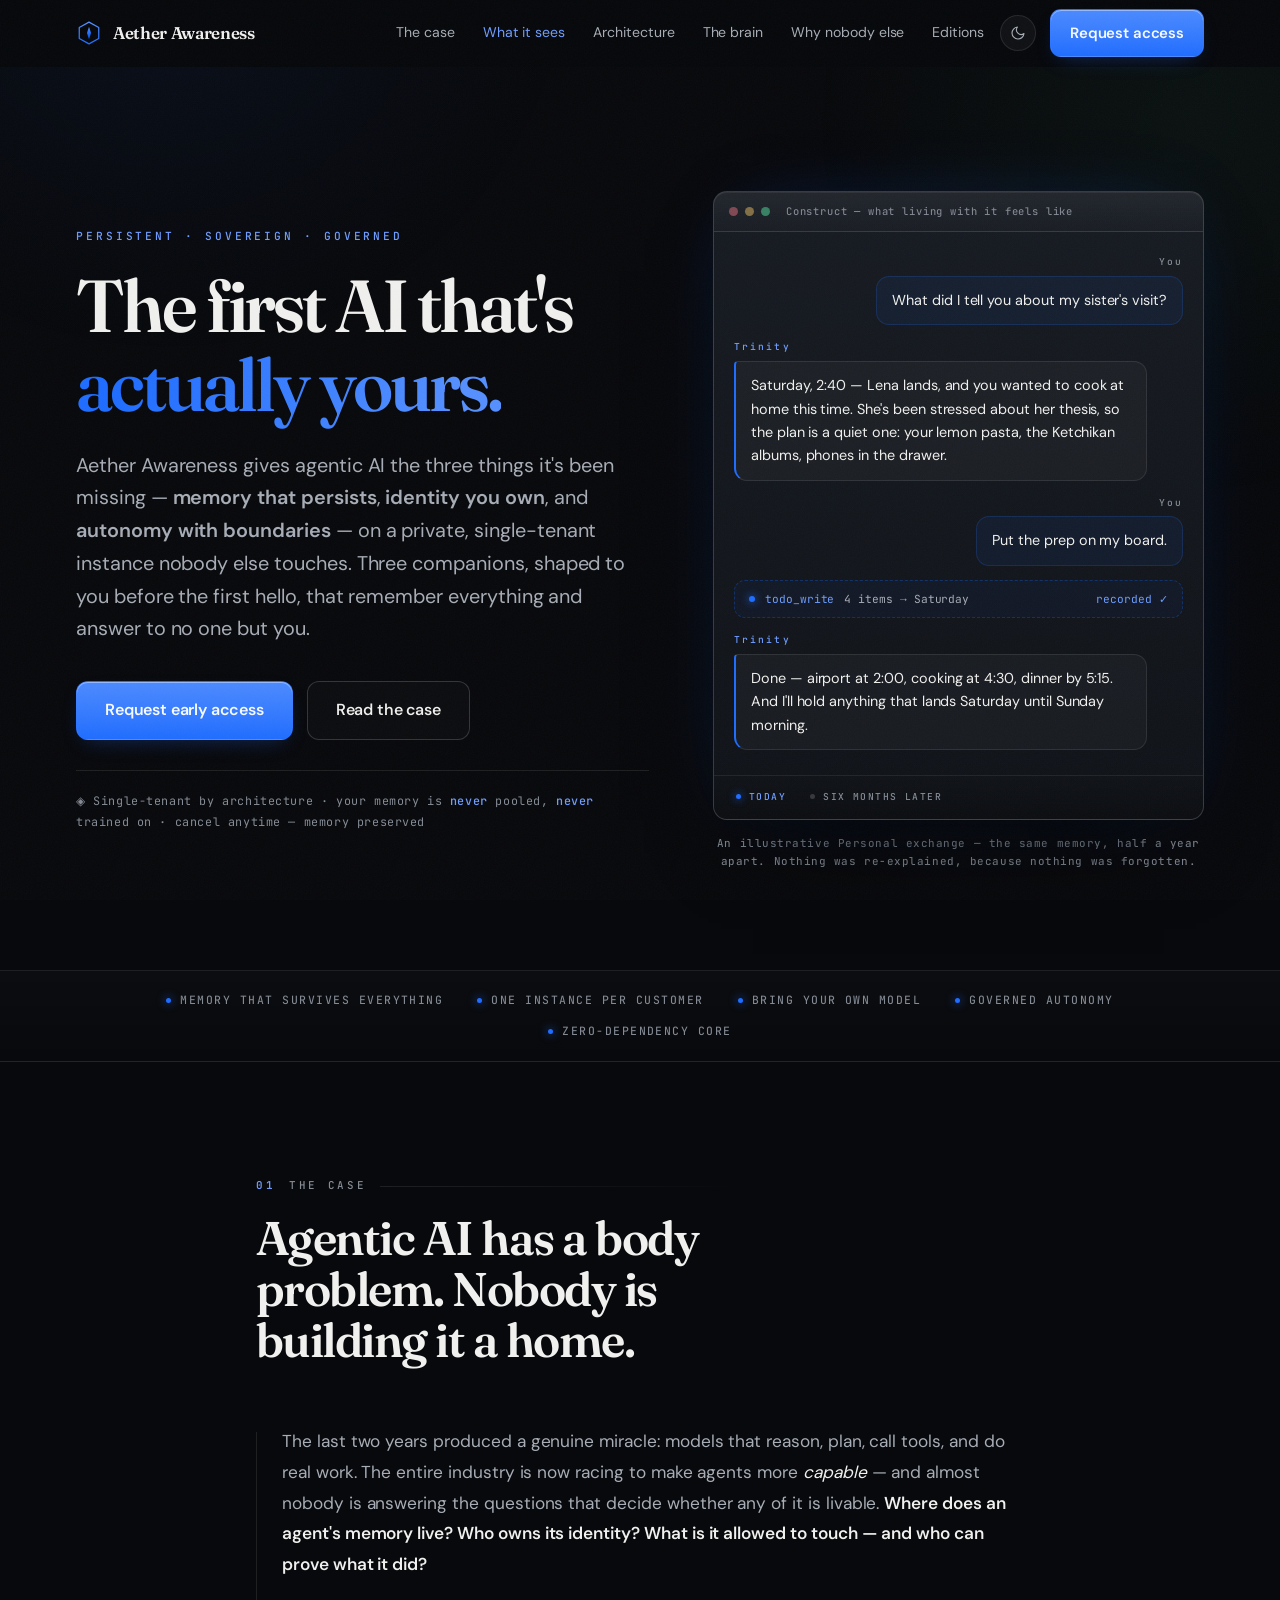
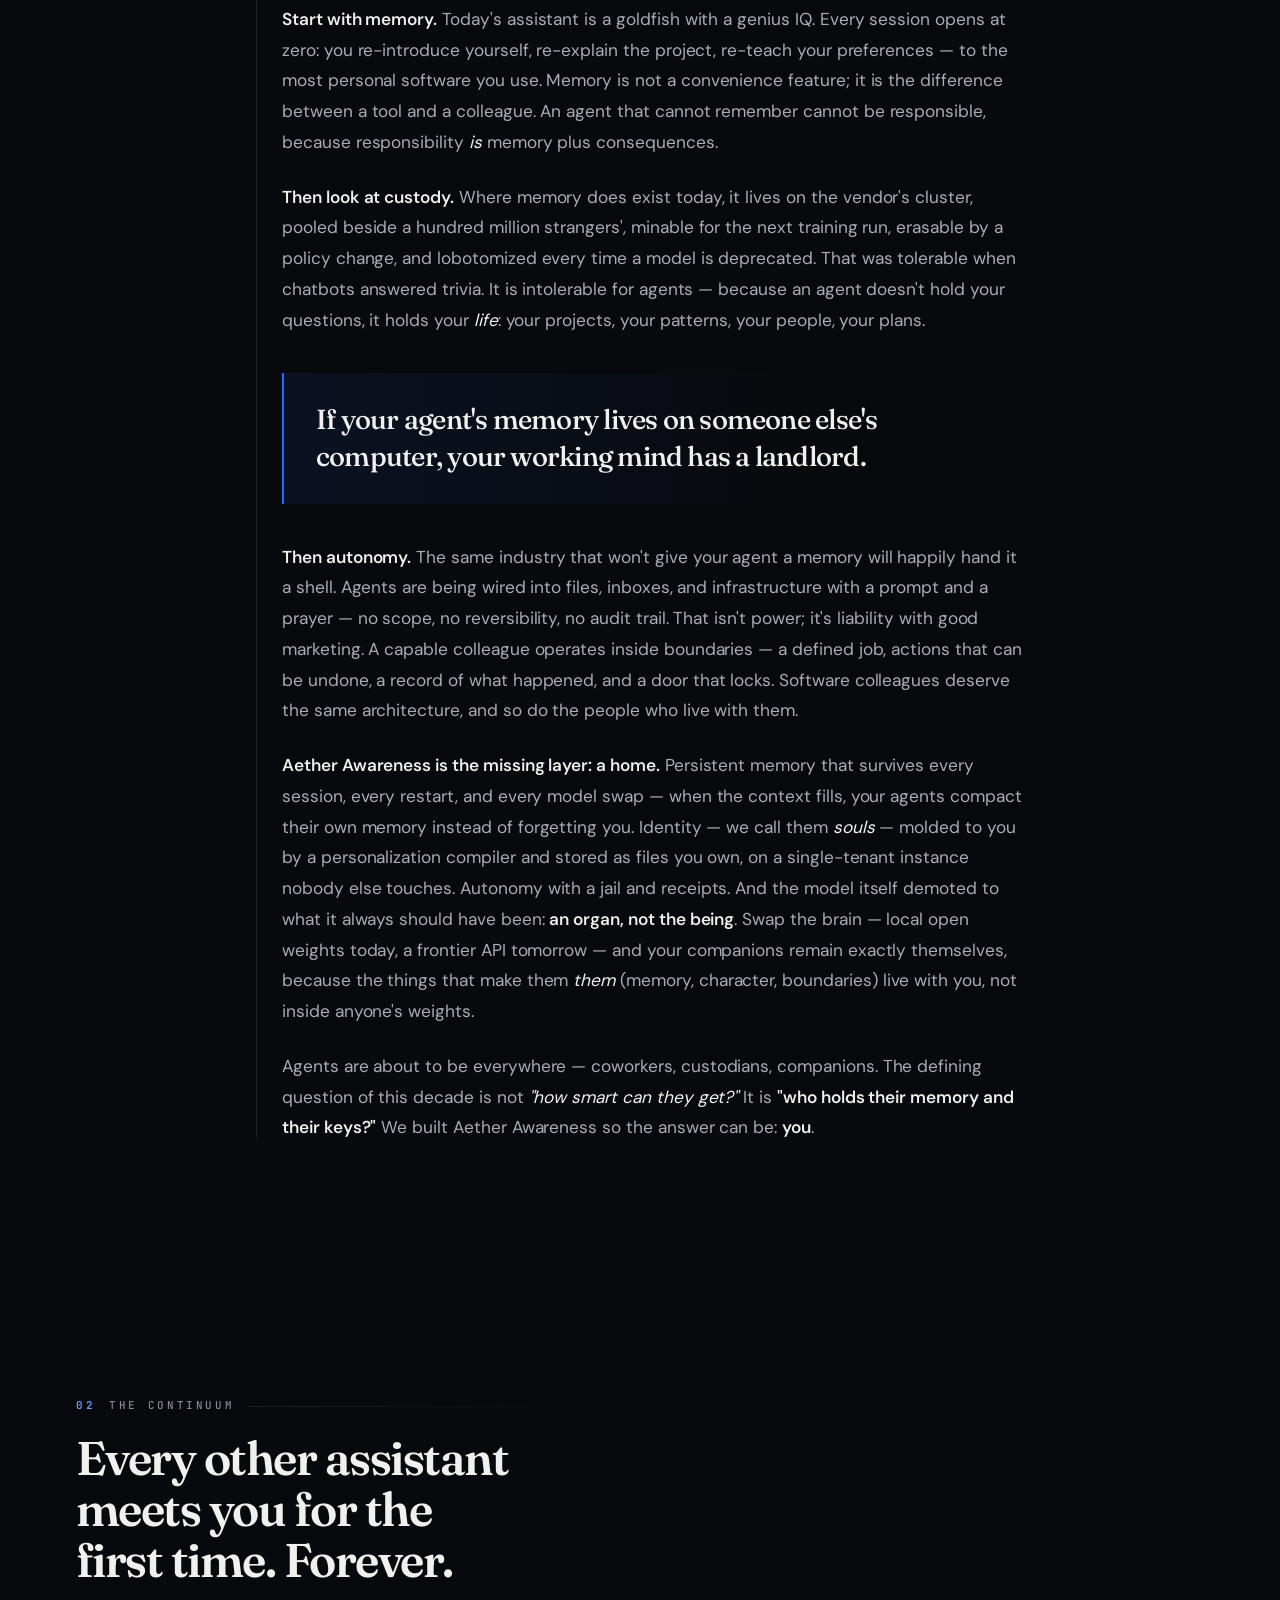
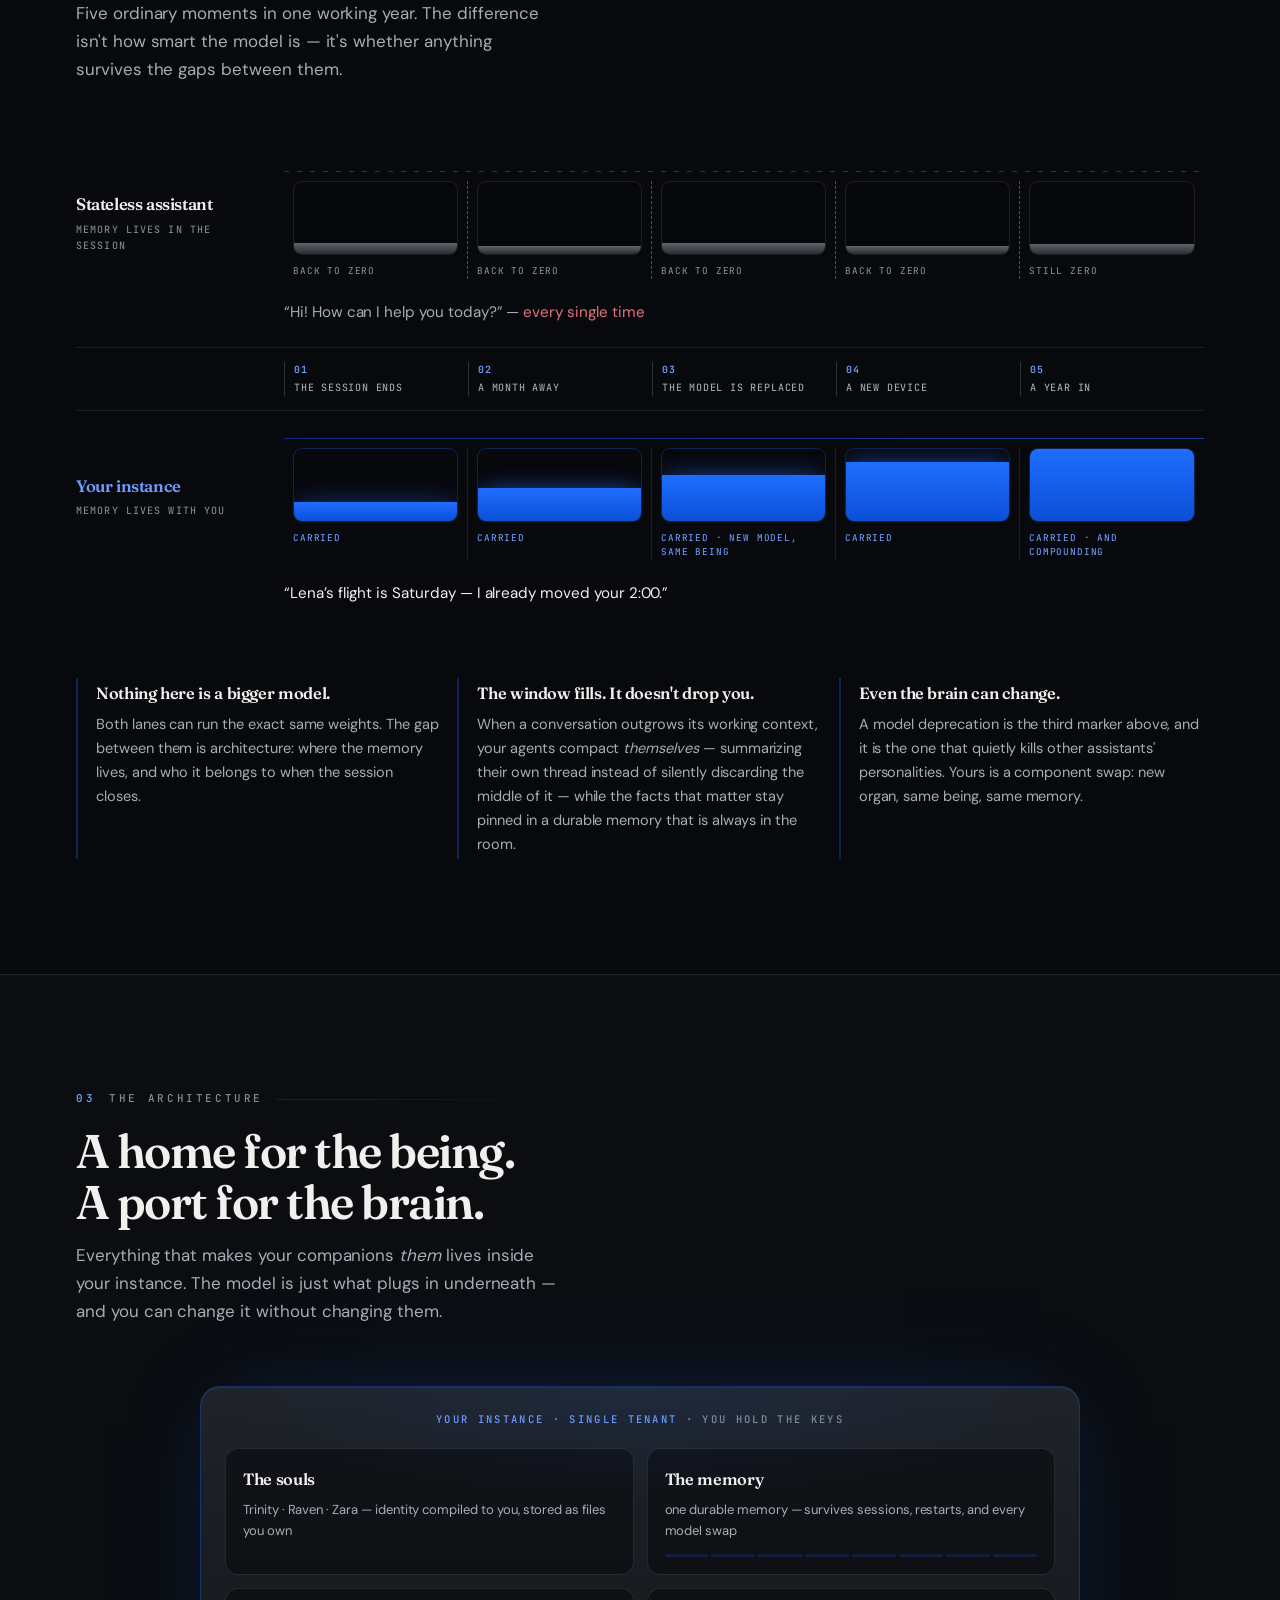
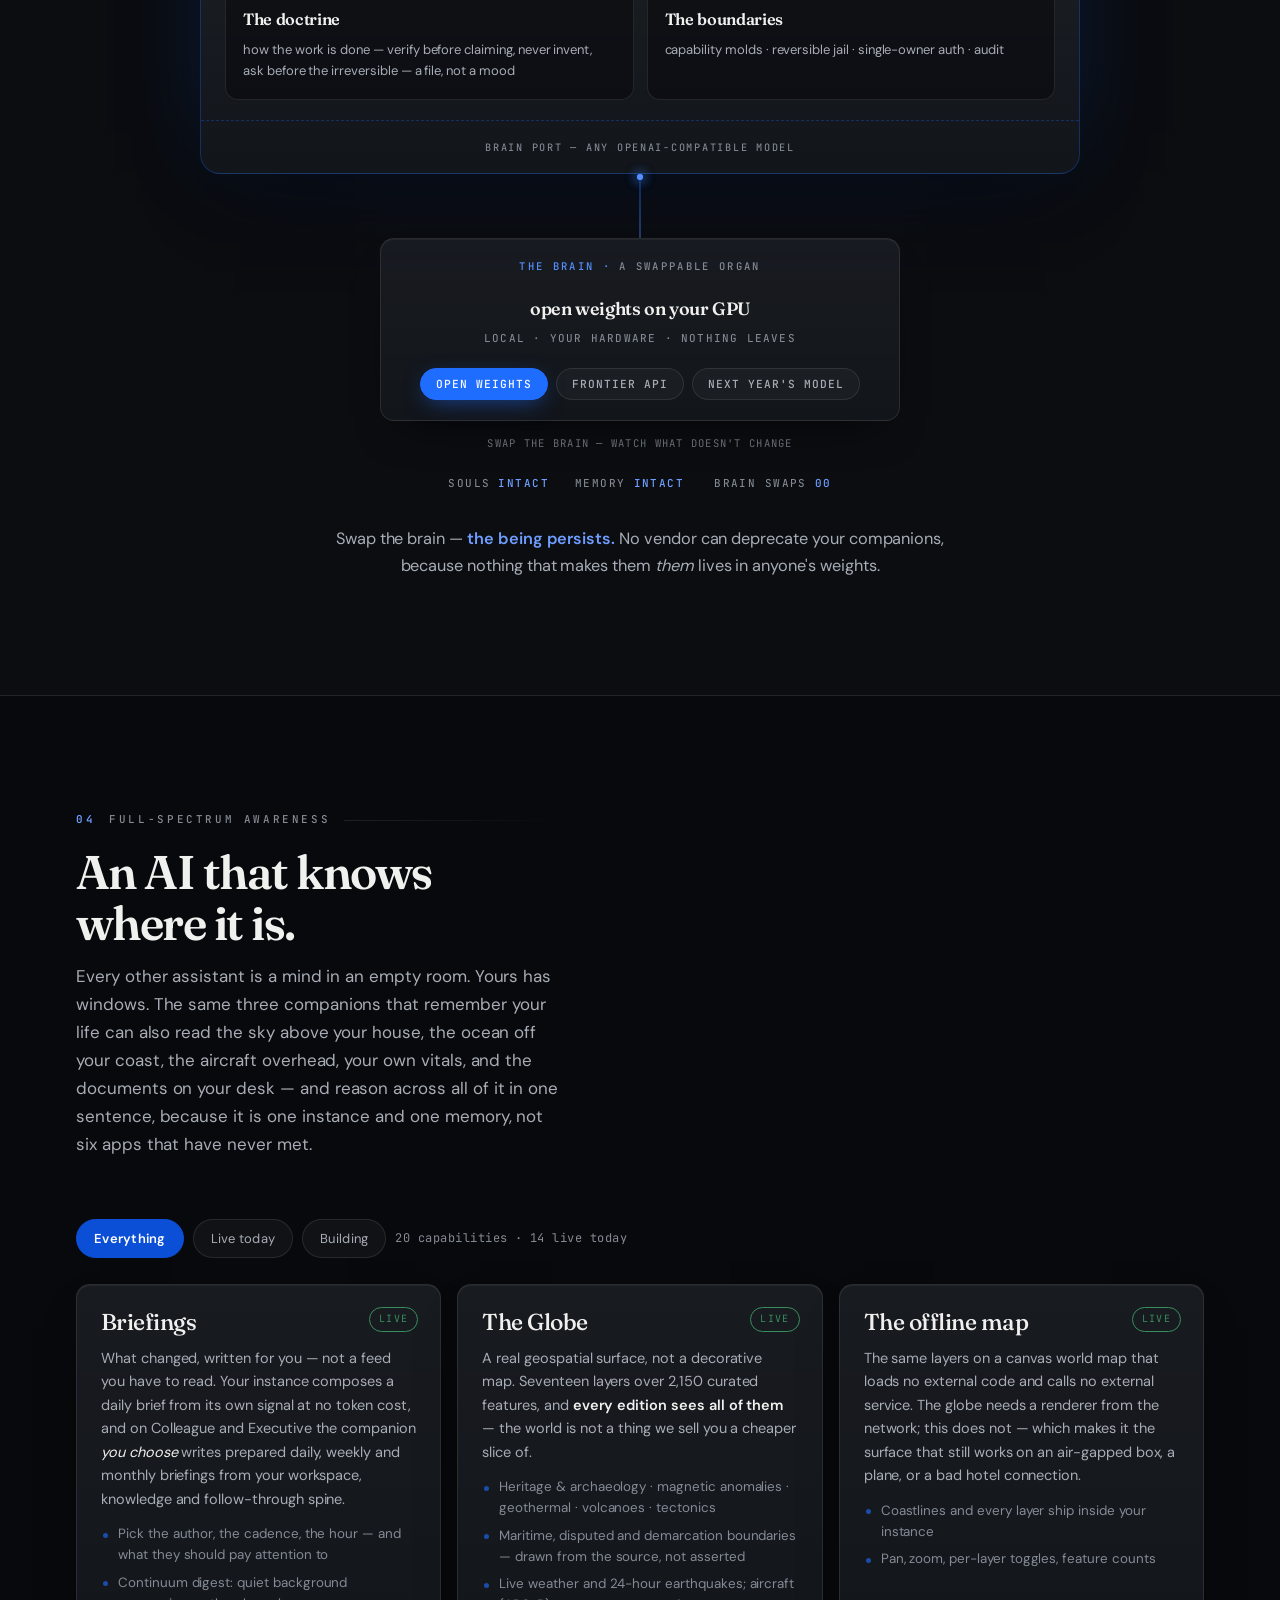
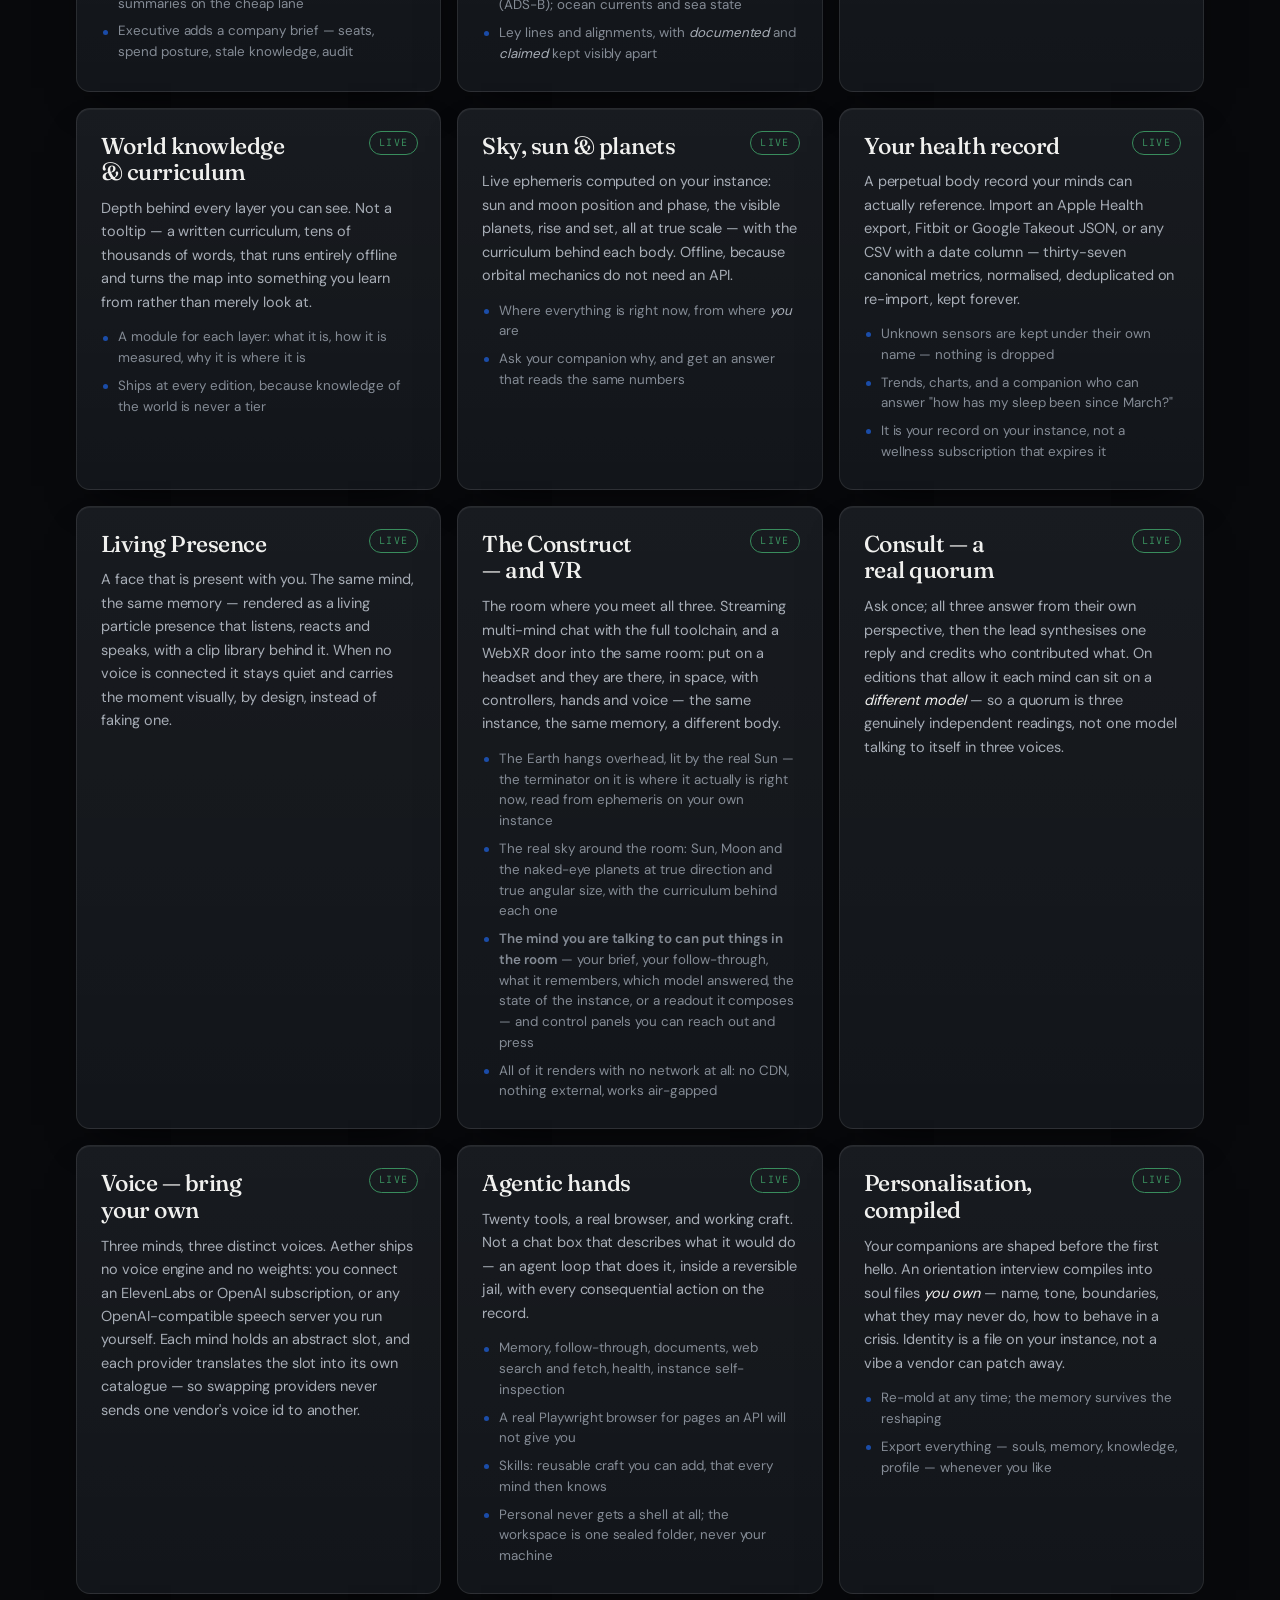
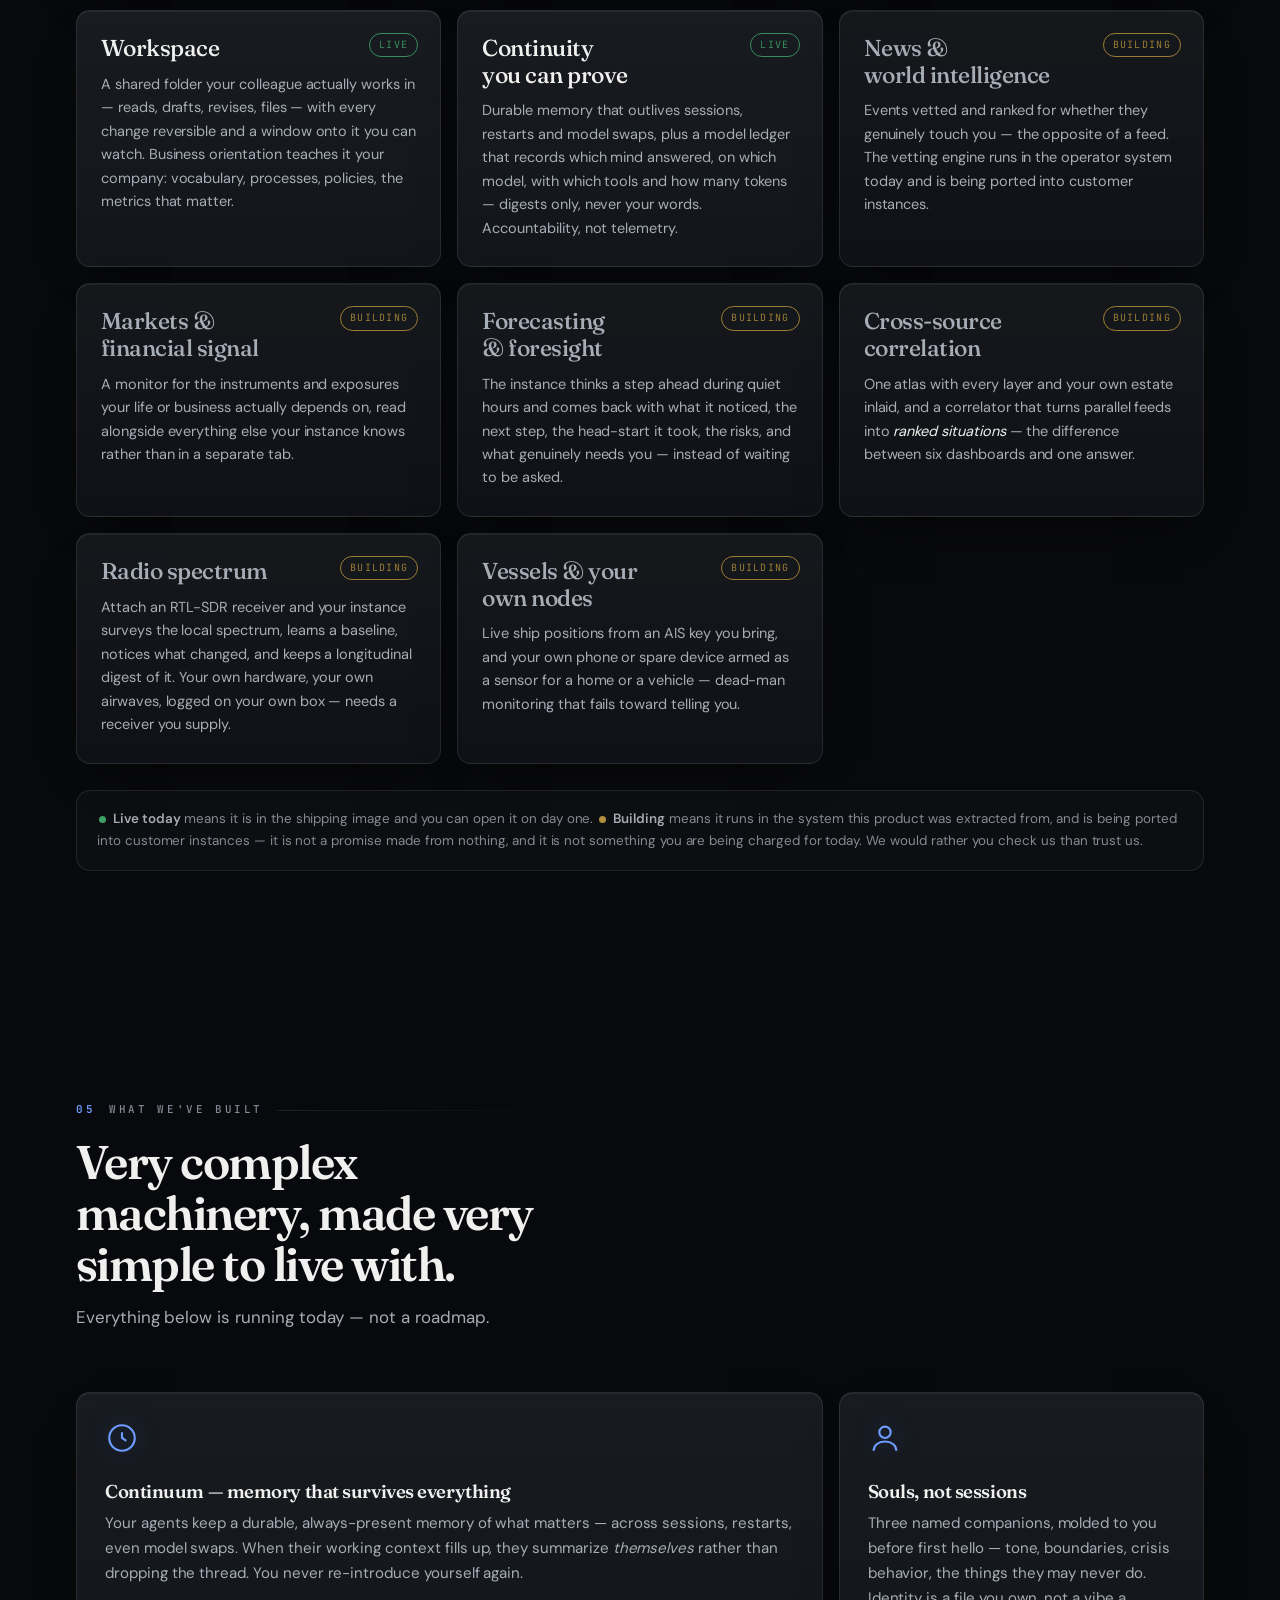
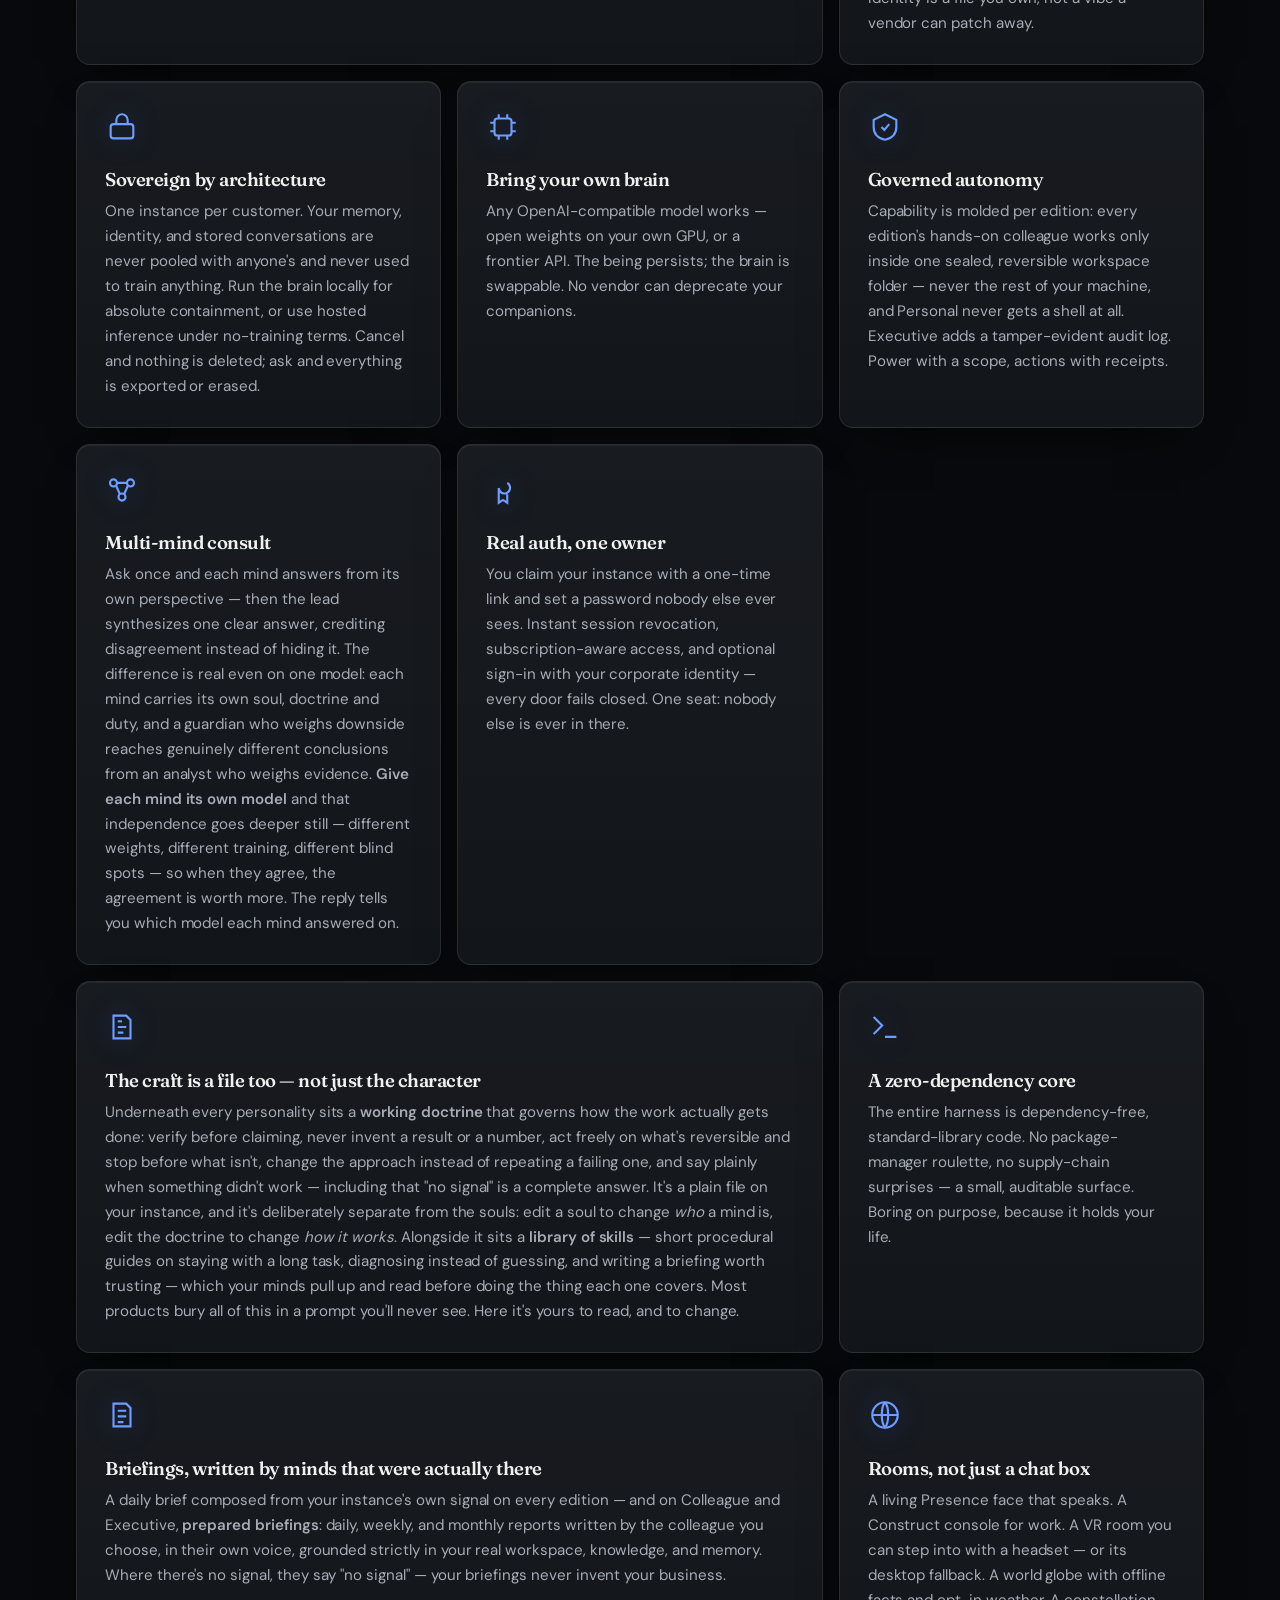
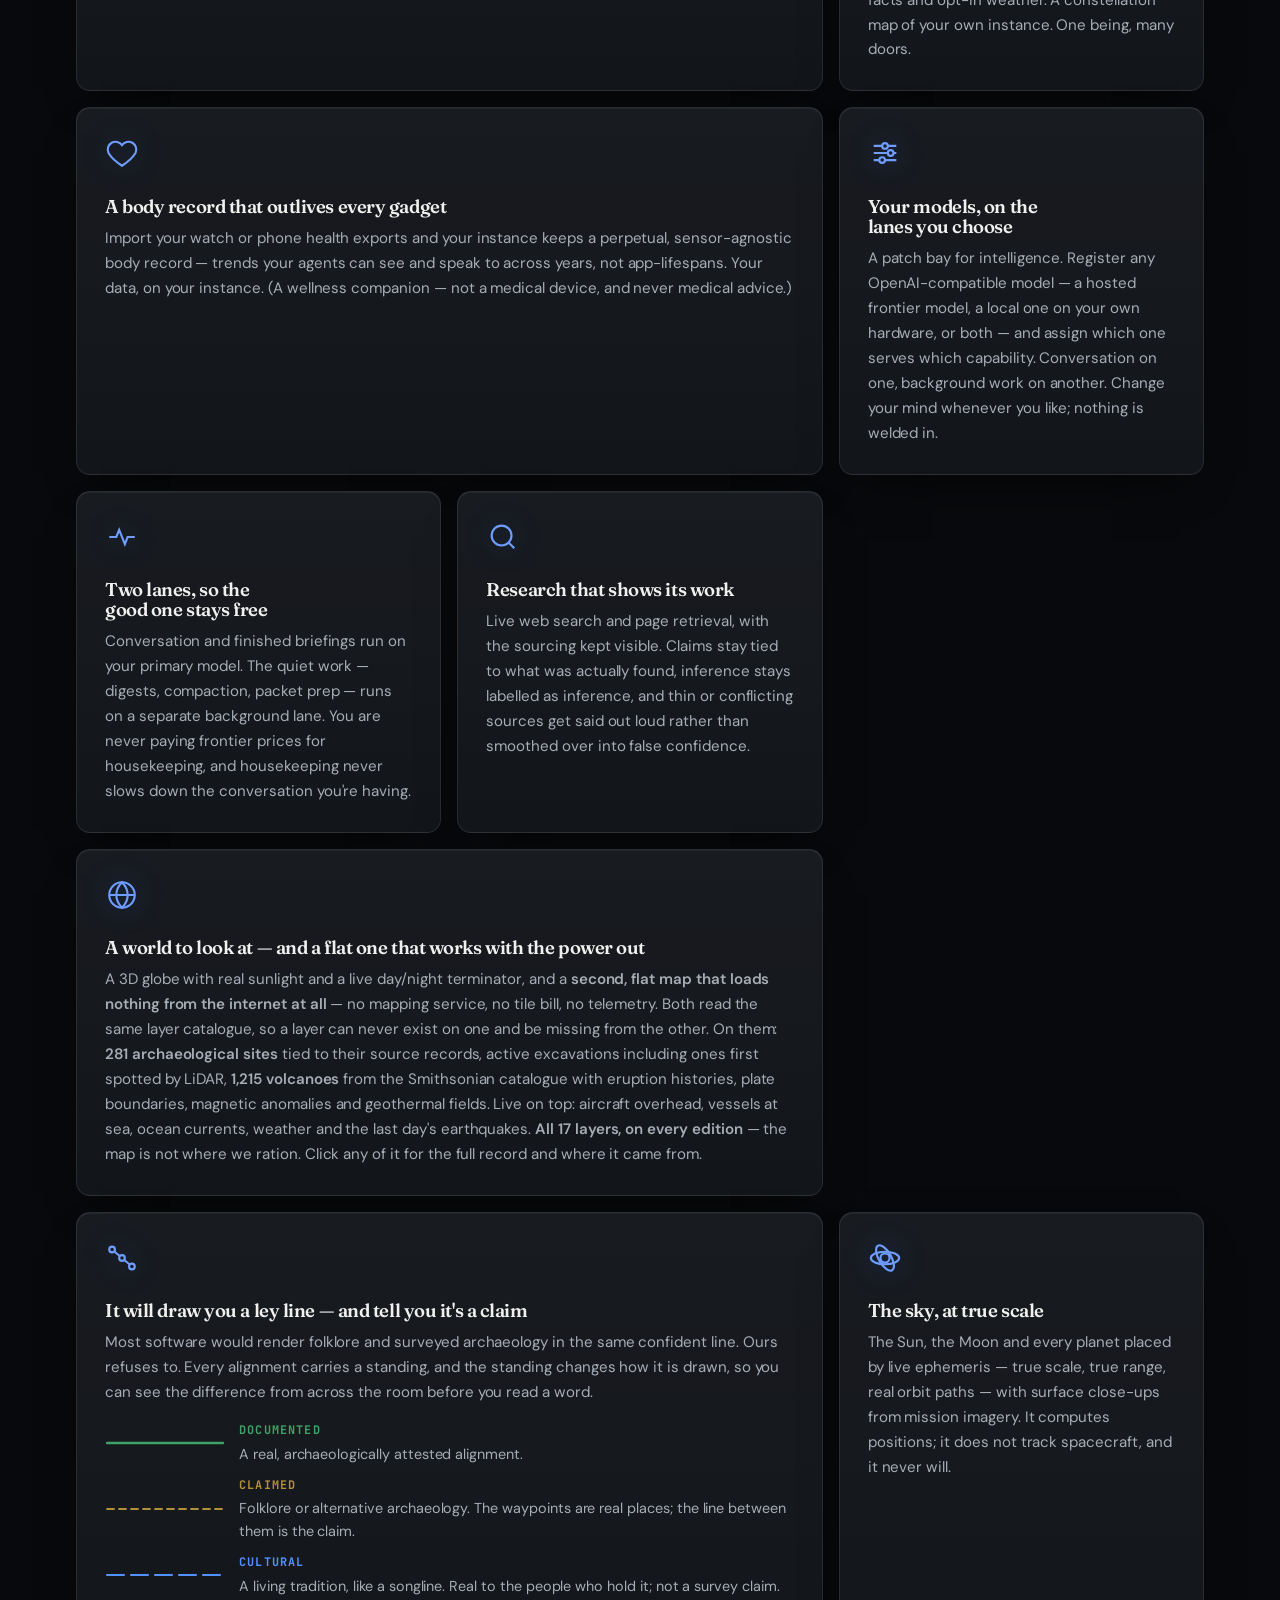
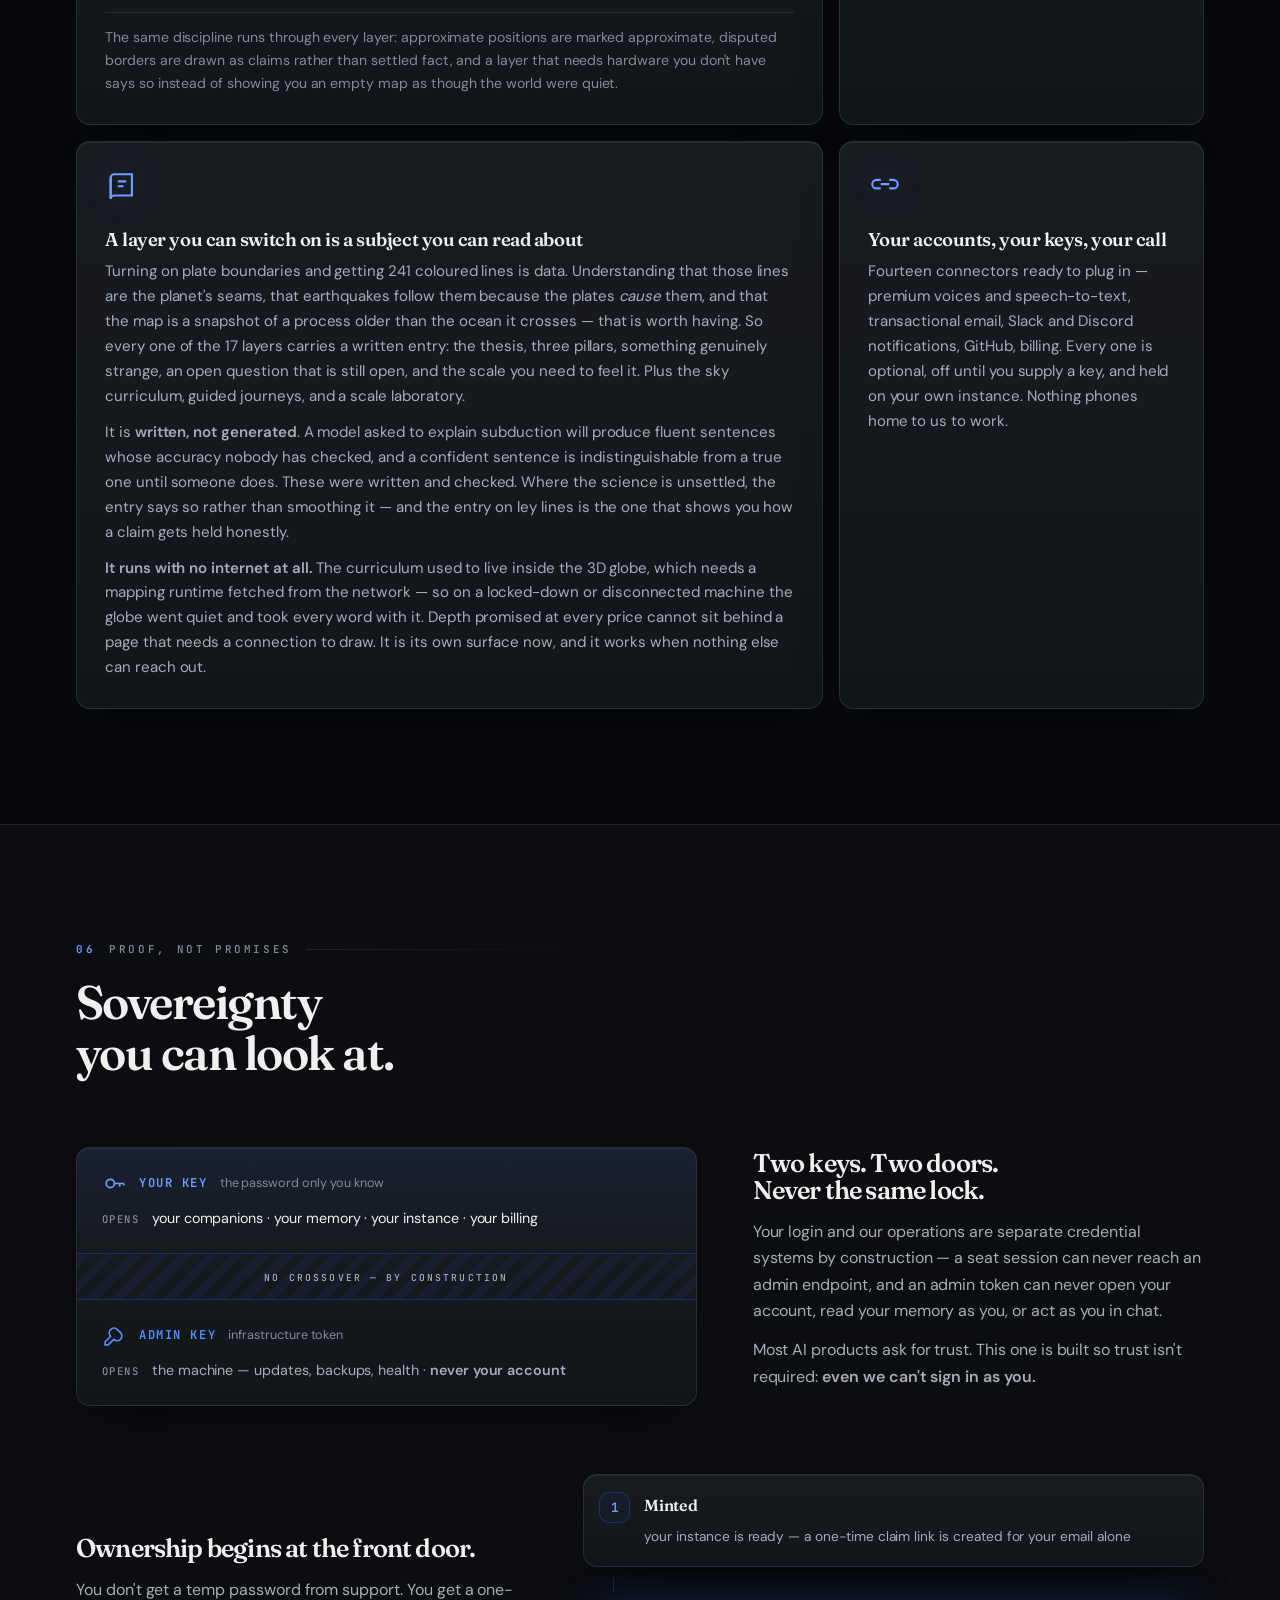
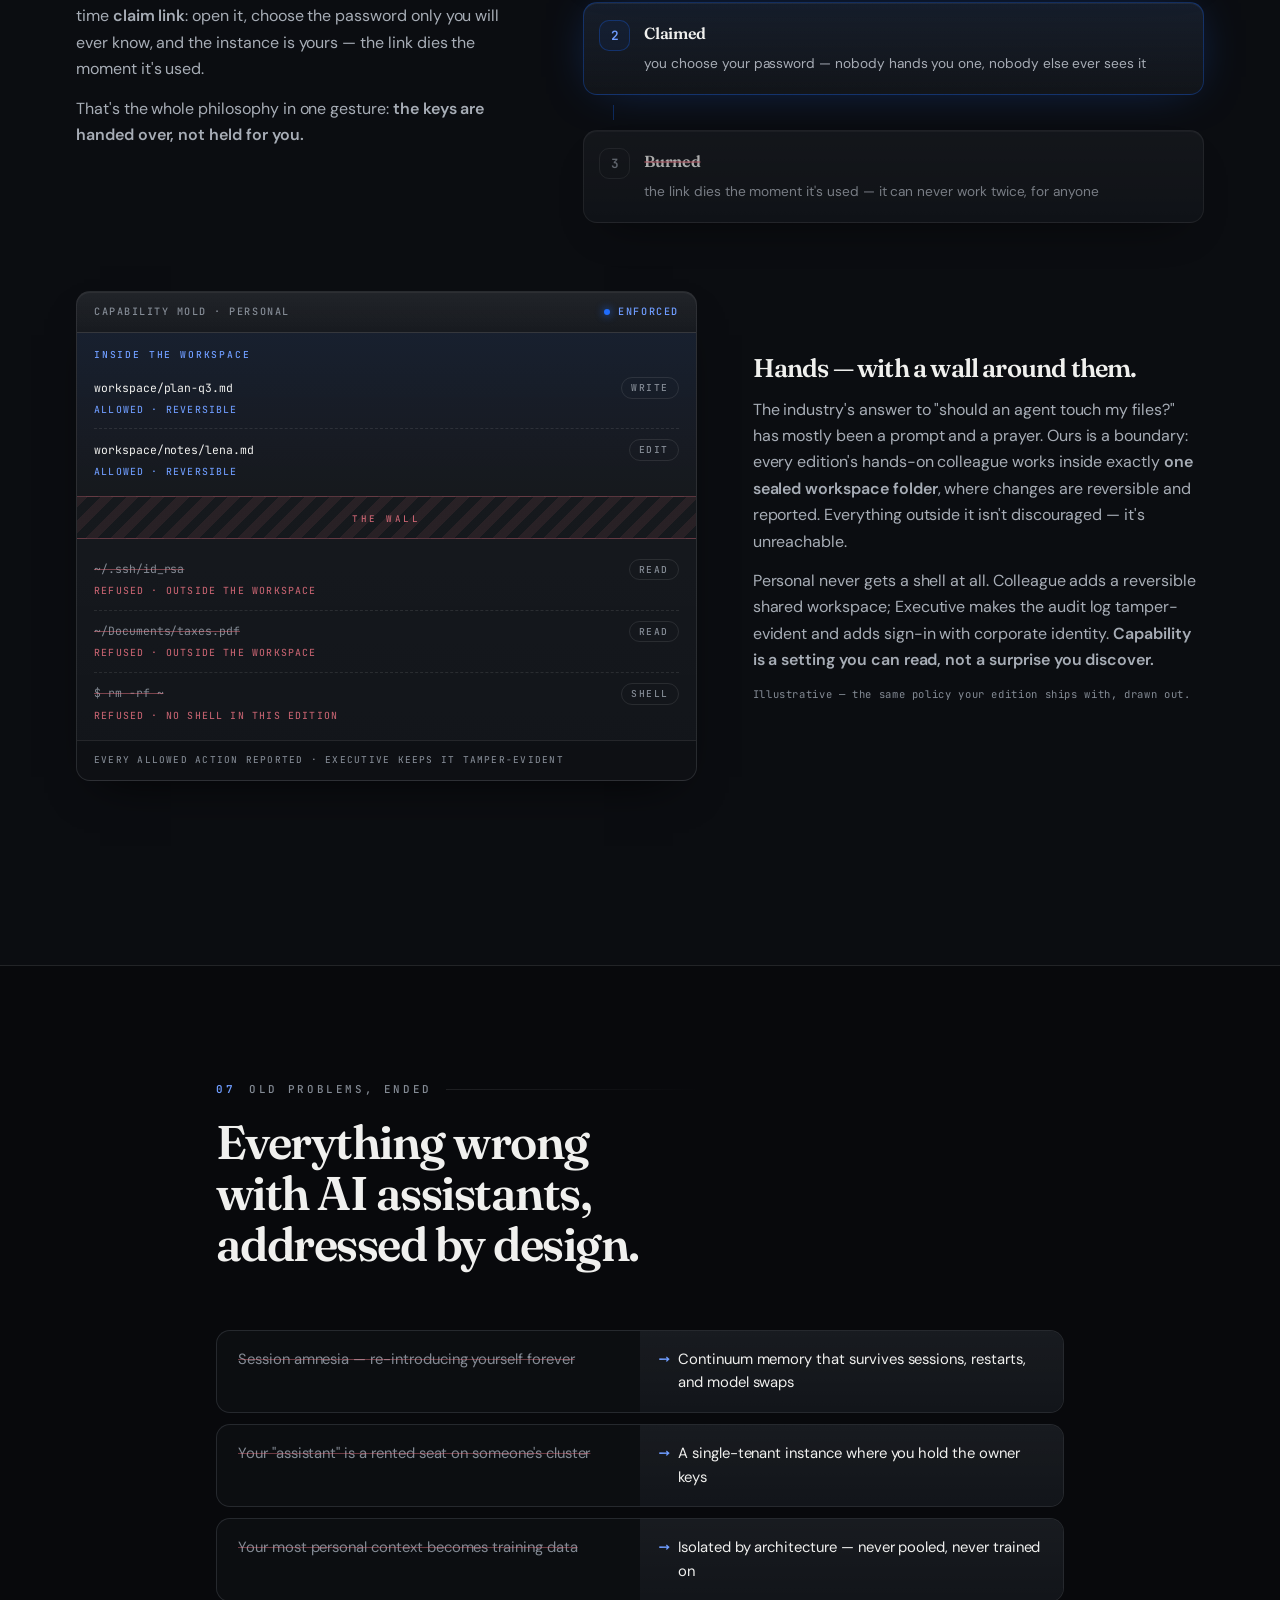
==== commit e7eb6f50: "The VR card was understating a room that now has a world and a mind's hands in it The Construct's im" ====
--- a/index.html
+++ b/index.html
@@ -552,6 +552,16 @@
         <p>The room where you meet all three. Streaming multi-mind chat with the full toolchain, and
           a WebXR door into the same room: put on a headset and they are there, in space, with
           controllers, hands and voice — the same instance, the same memory, a different body.</p>
+        <ul>
+          <li>The Earth hangs overhead, lit by the real Sun — the terminator on it is where it
+            actually is right now, read from ephemeris on your own instance</li>
+          <li>The real sky around the room: Sun, Moon and the naked-eye planets at true direction
+            and true angular size, with the curriculum behind each one</li>
+          <li><strong>The mind you are talking to can put things in the room</strong> — your brief,
+            your follow-through, what it remembers, which model answered, the state of the
+            instance, or a readout it composes — and control panels you can reach out and press</li>
+          <li>All of it renders with no network at all: no CDN, nothing external, works air-gapped</li>
+        </ul>
       </article>
 
       <article class="cap" data-state="live">
